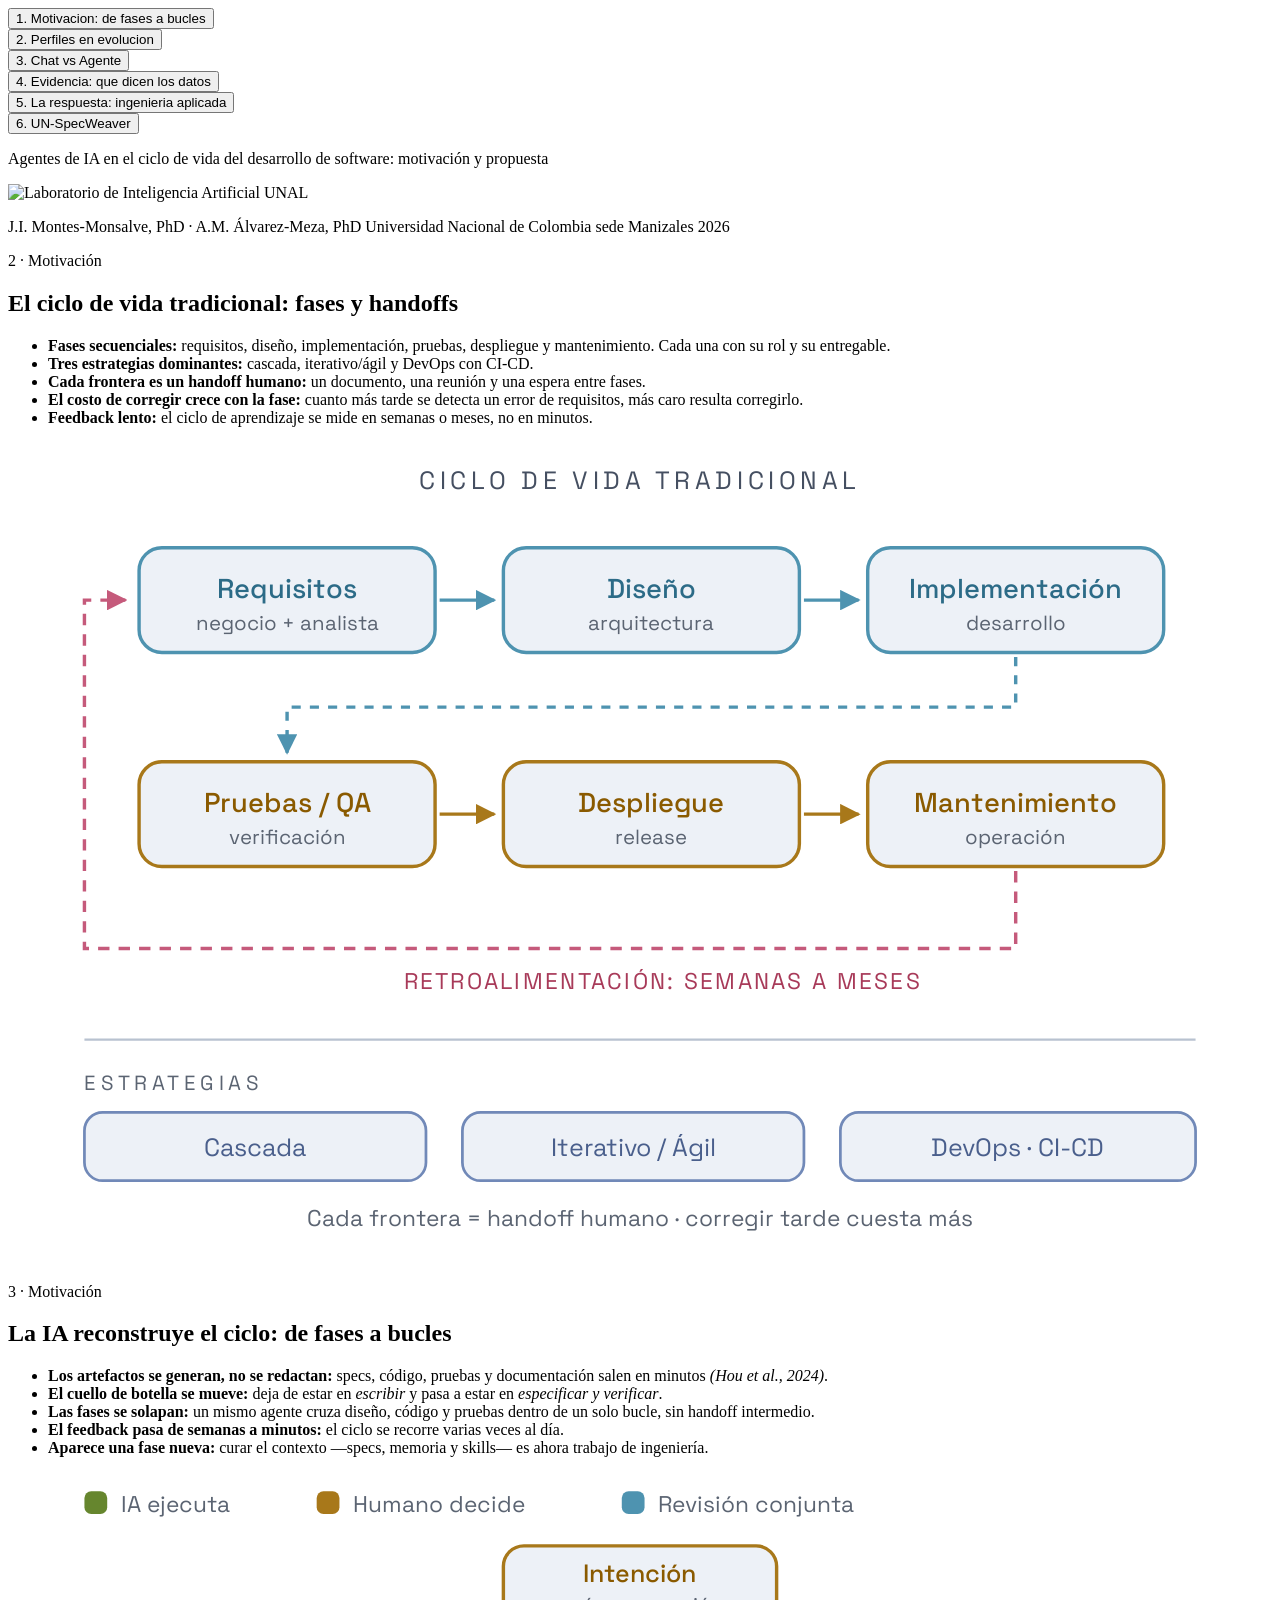
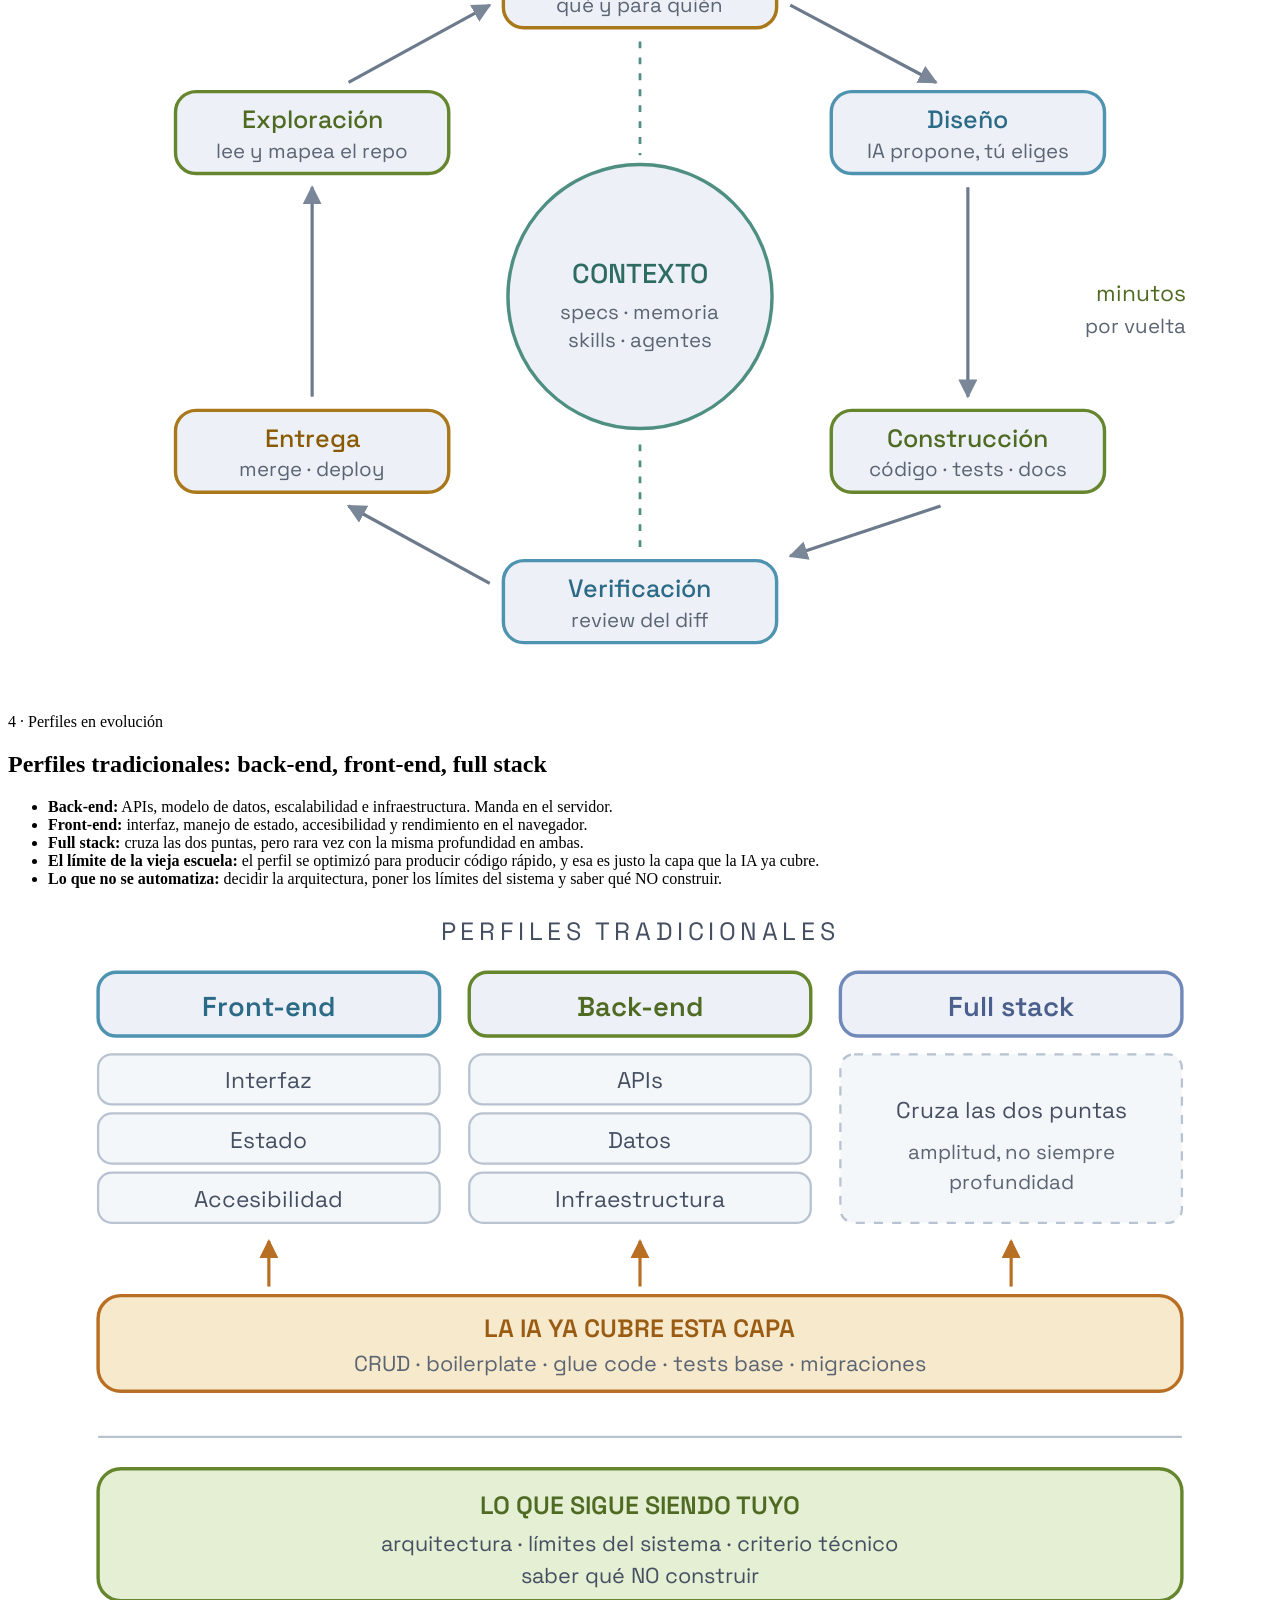
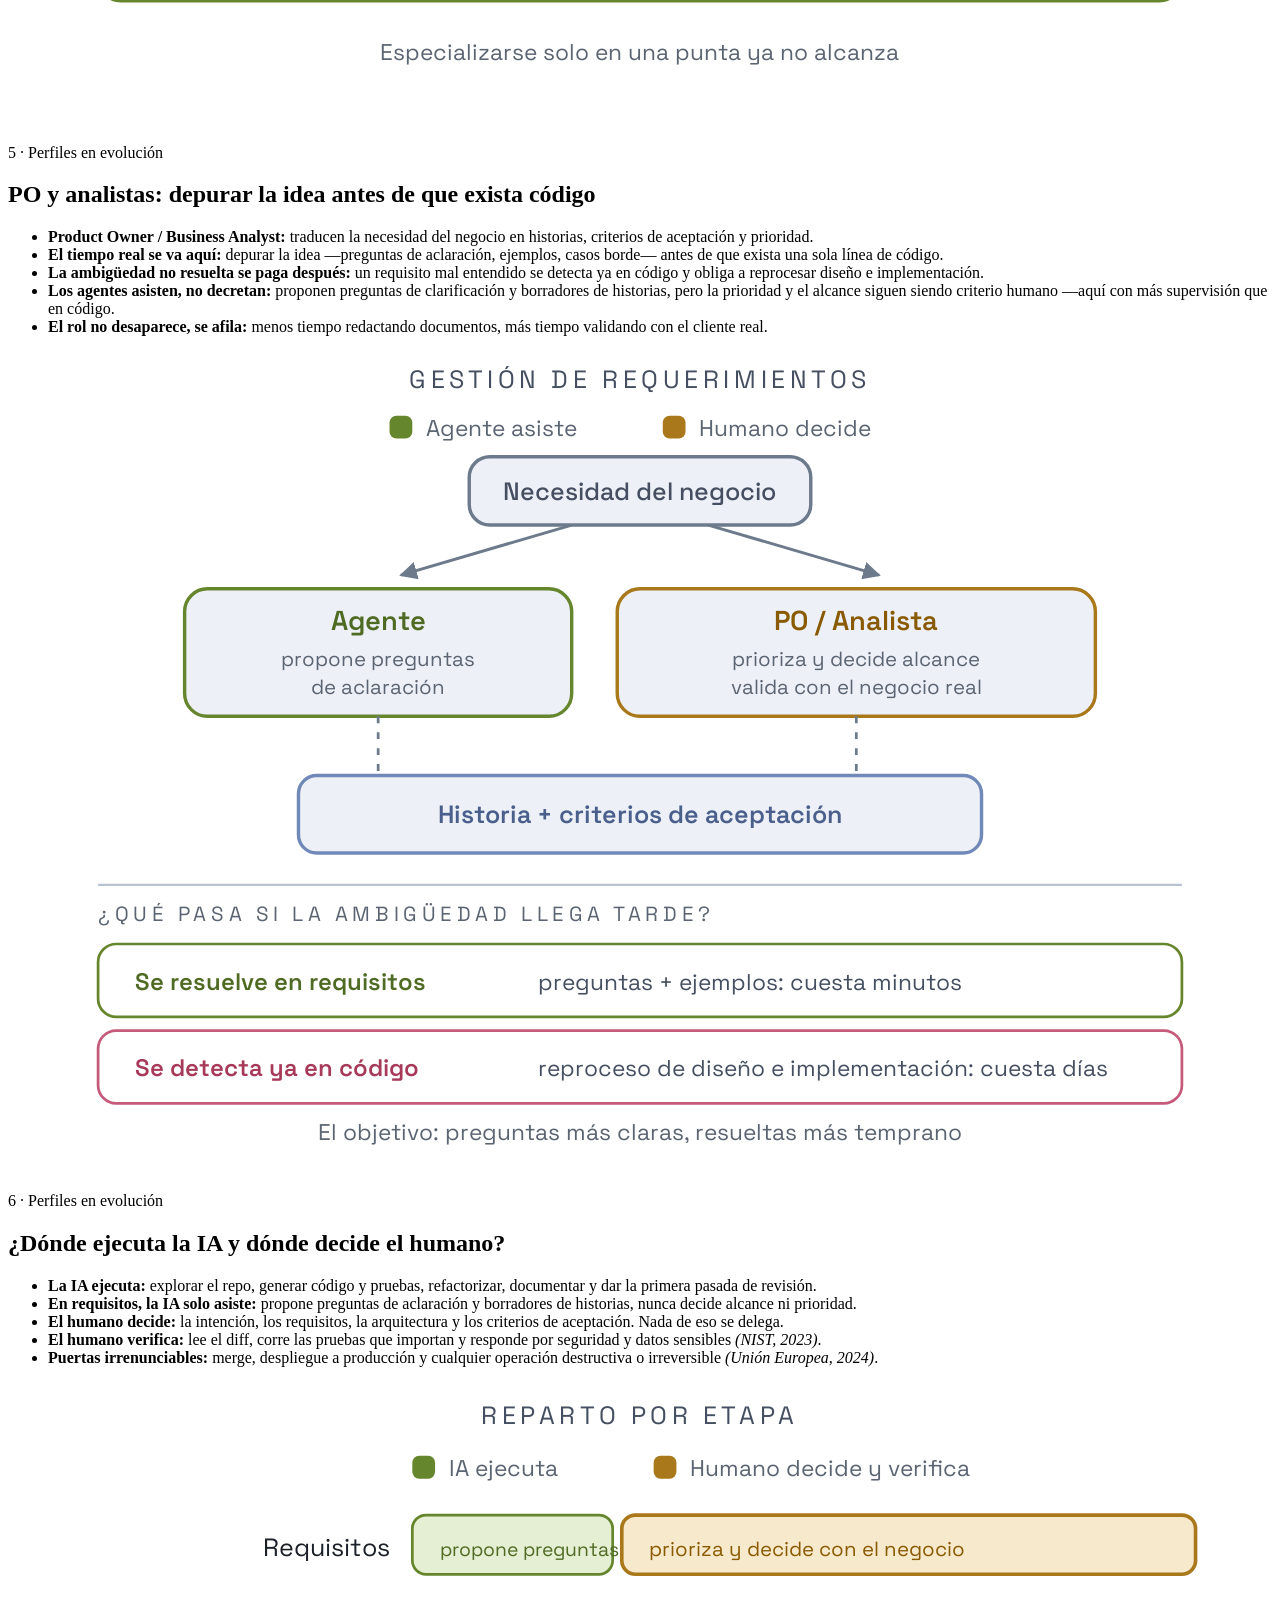
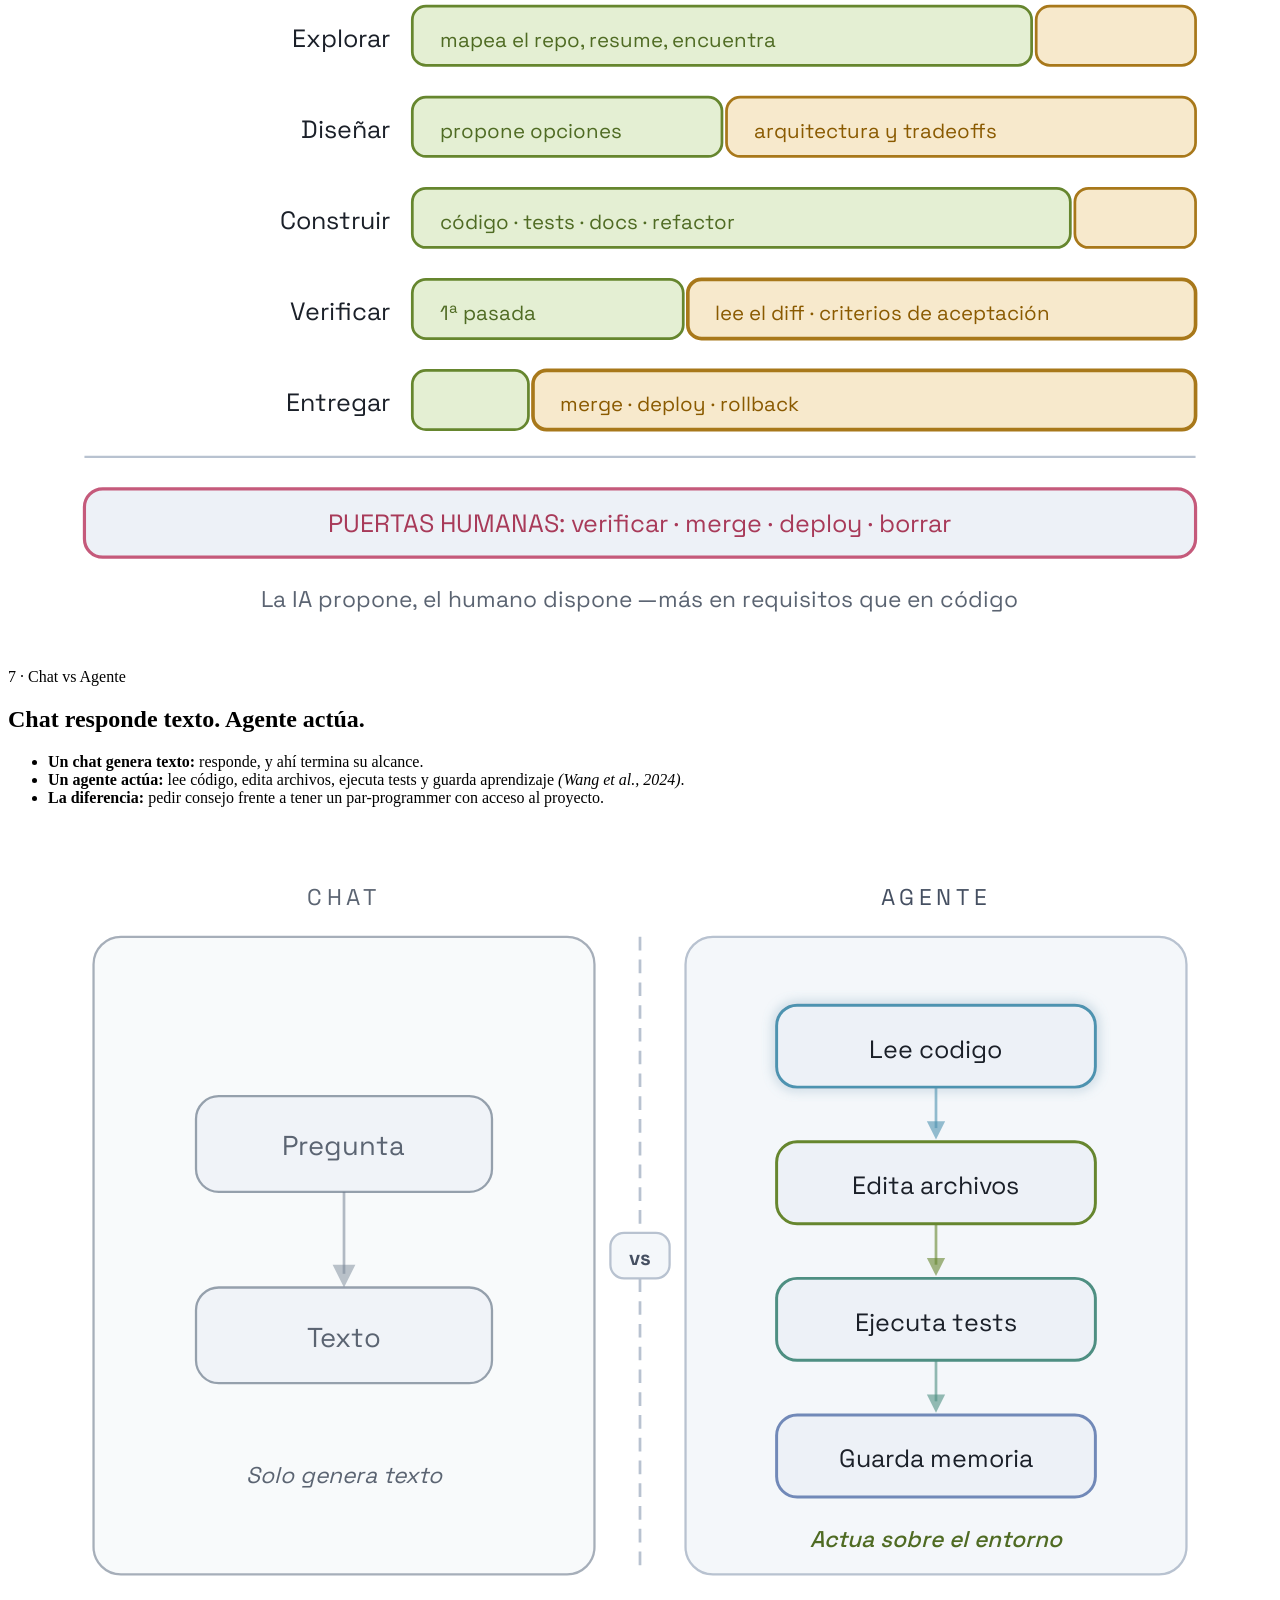
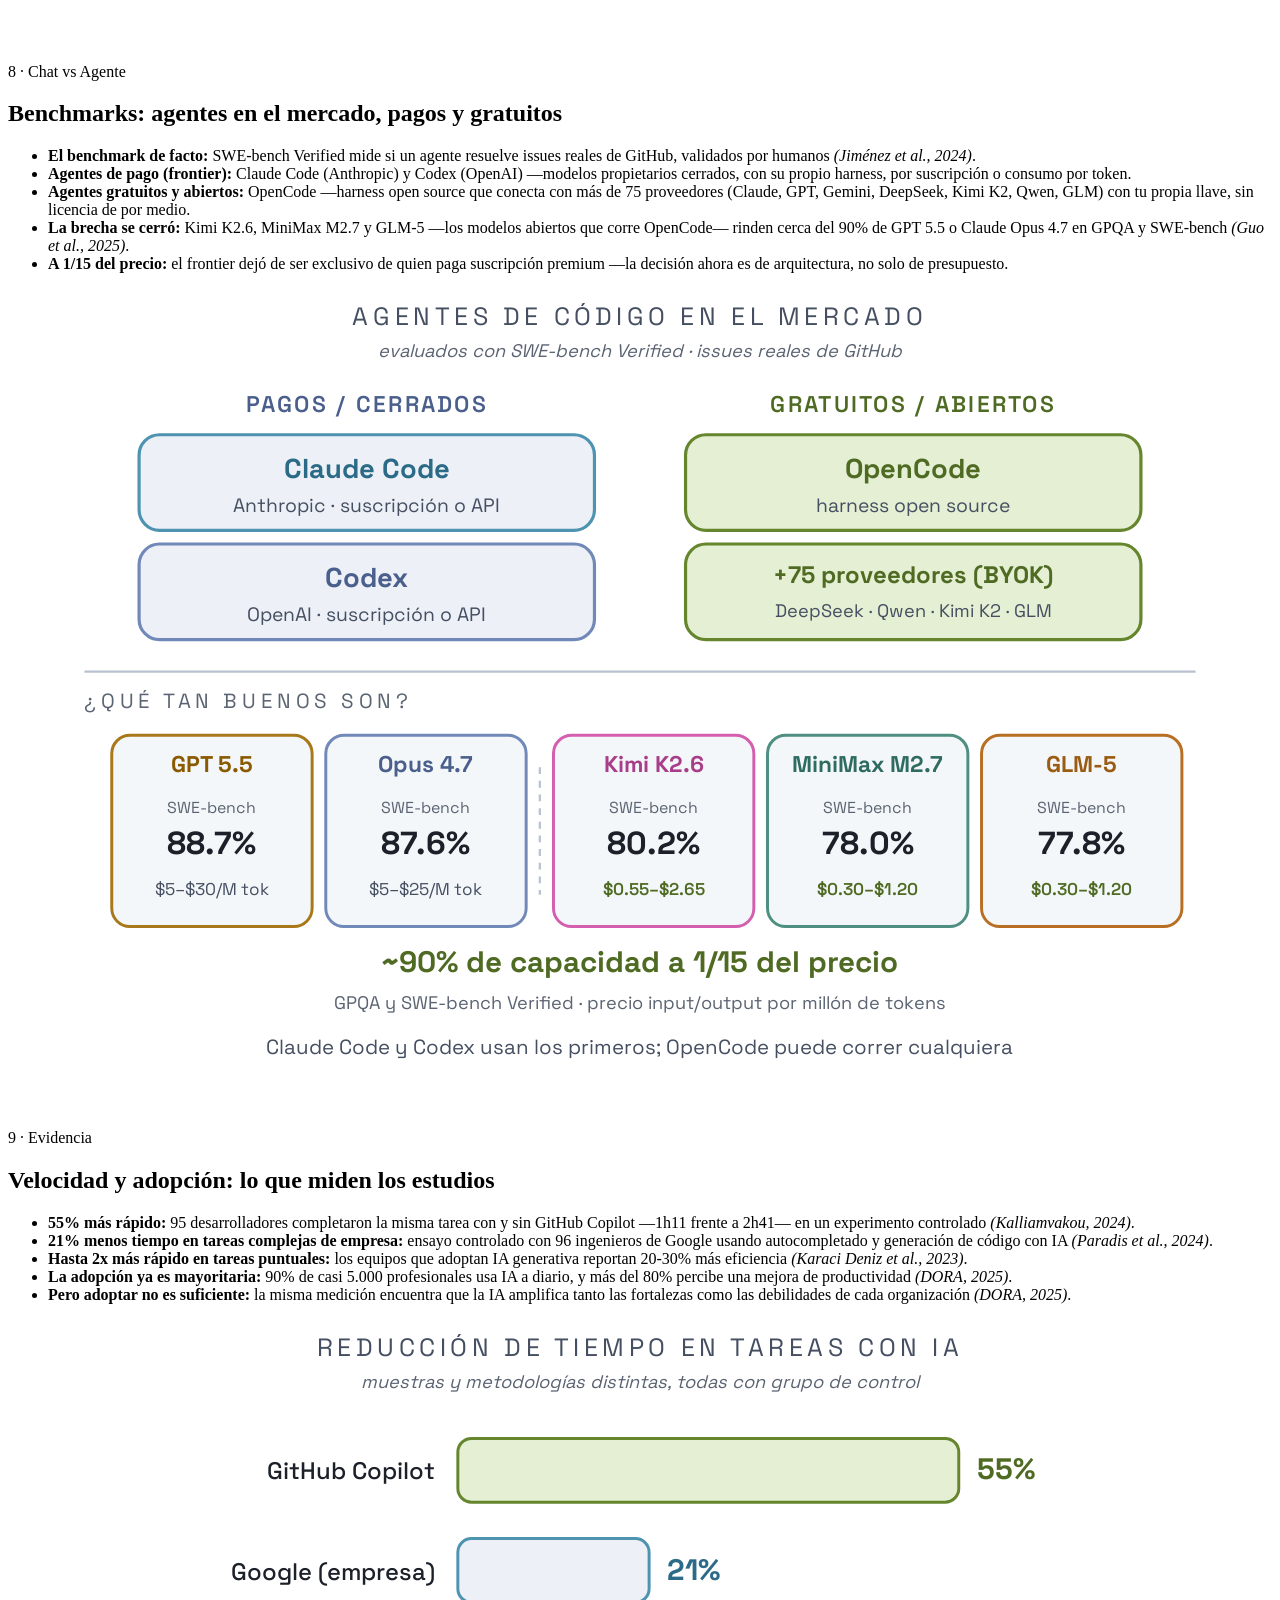
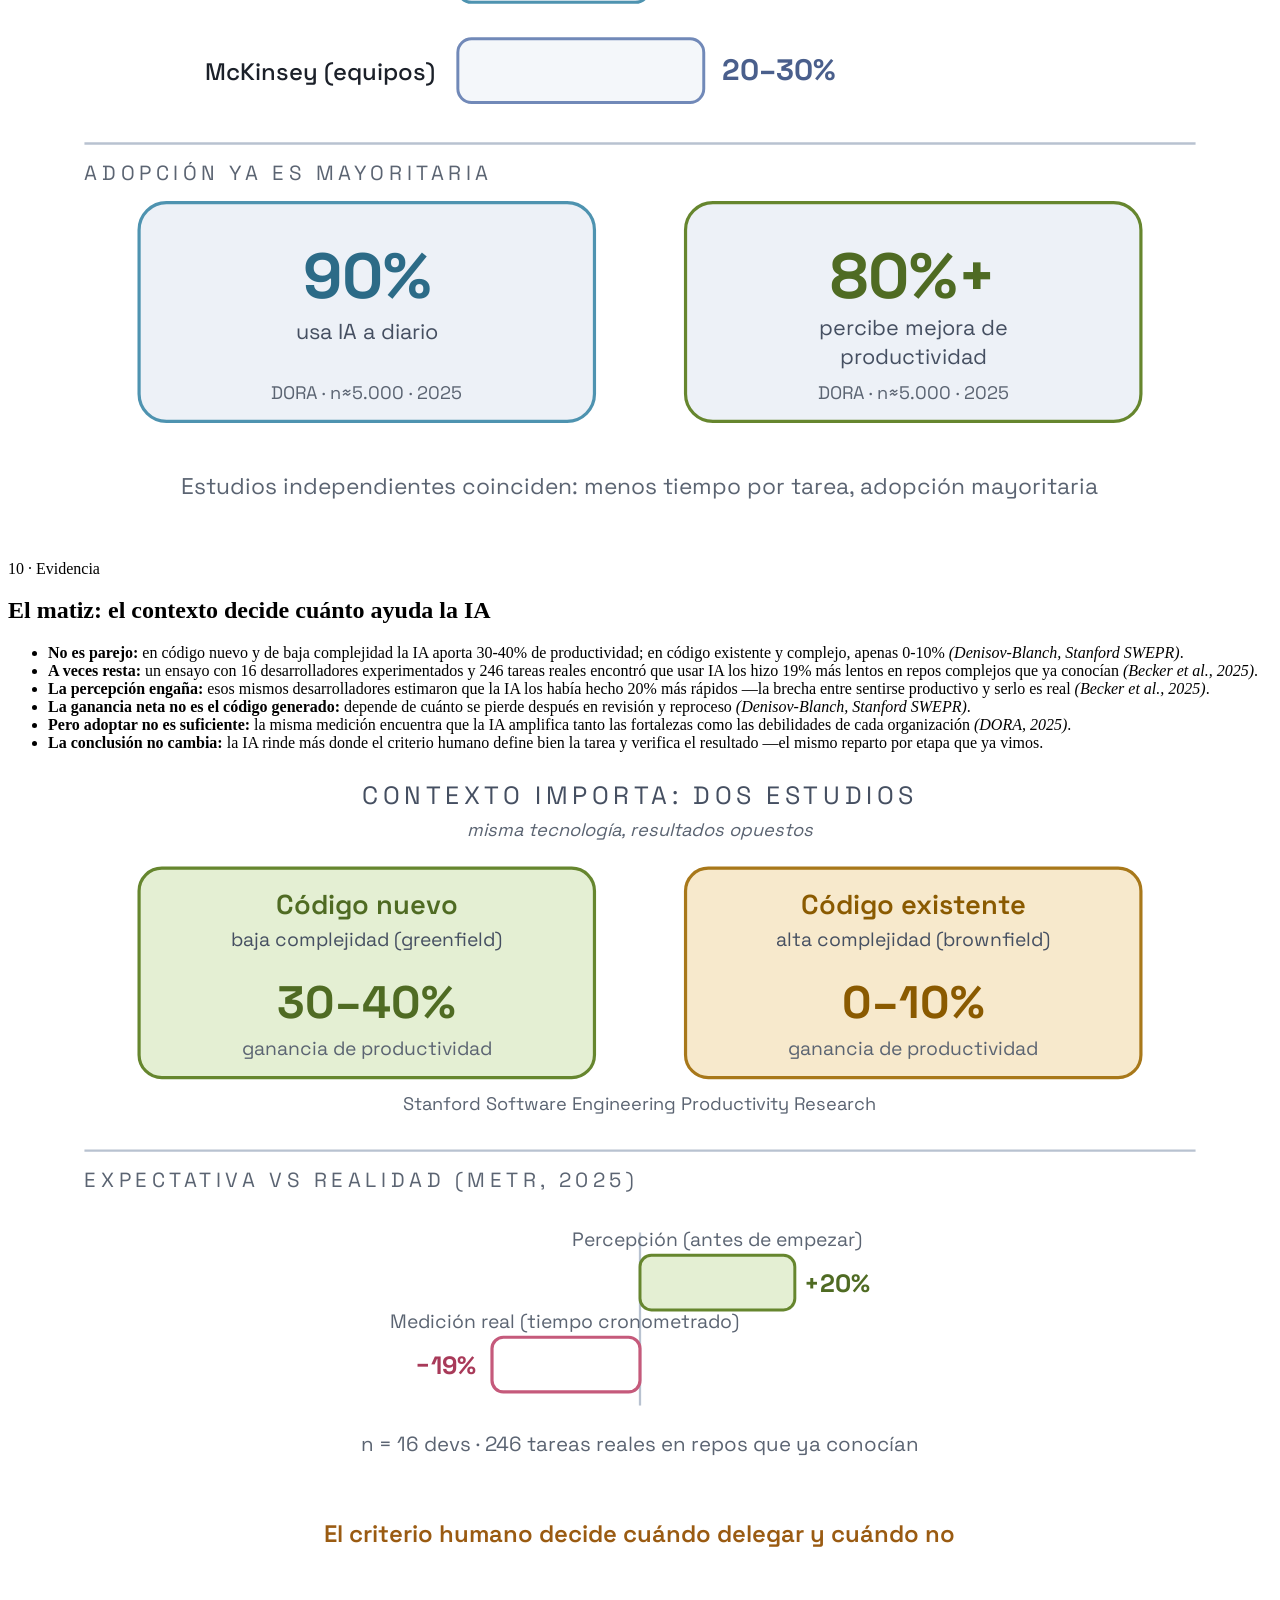
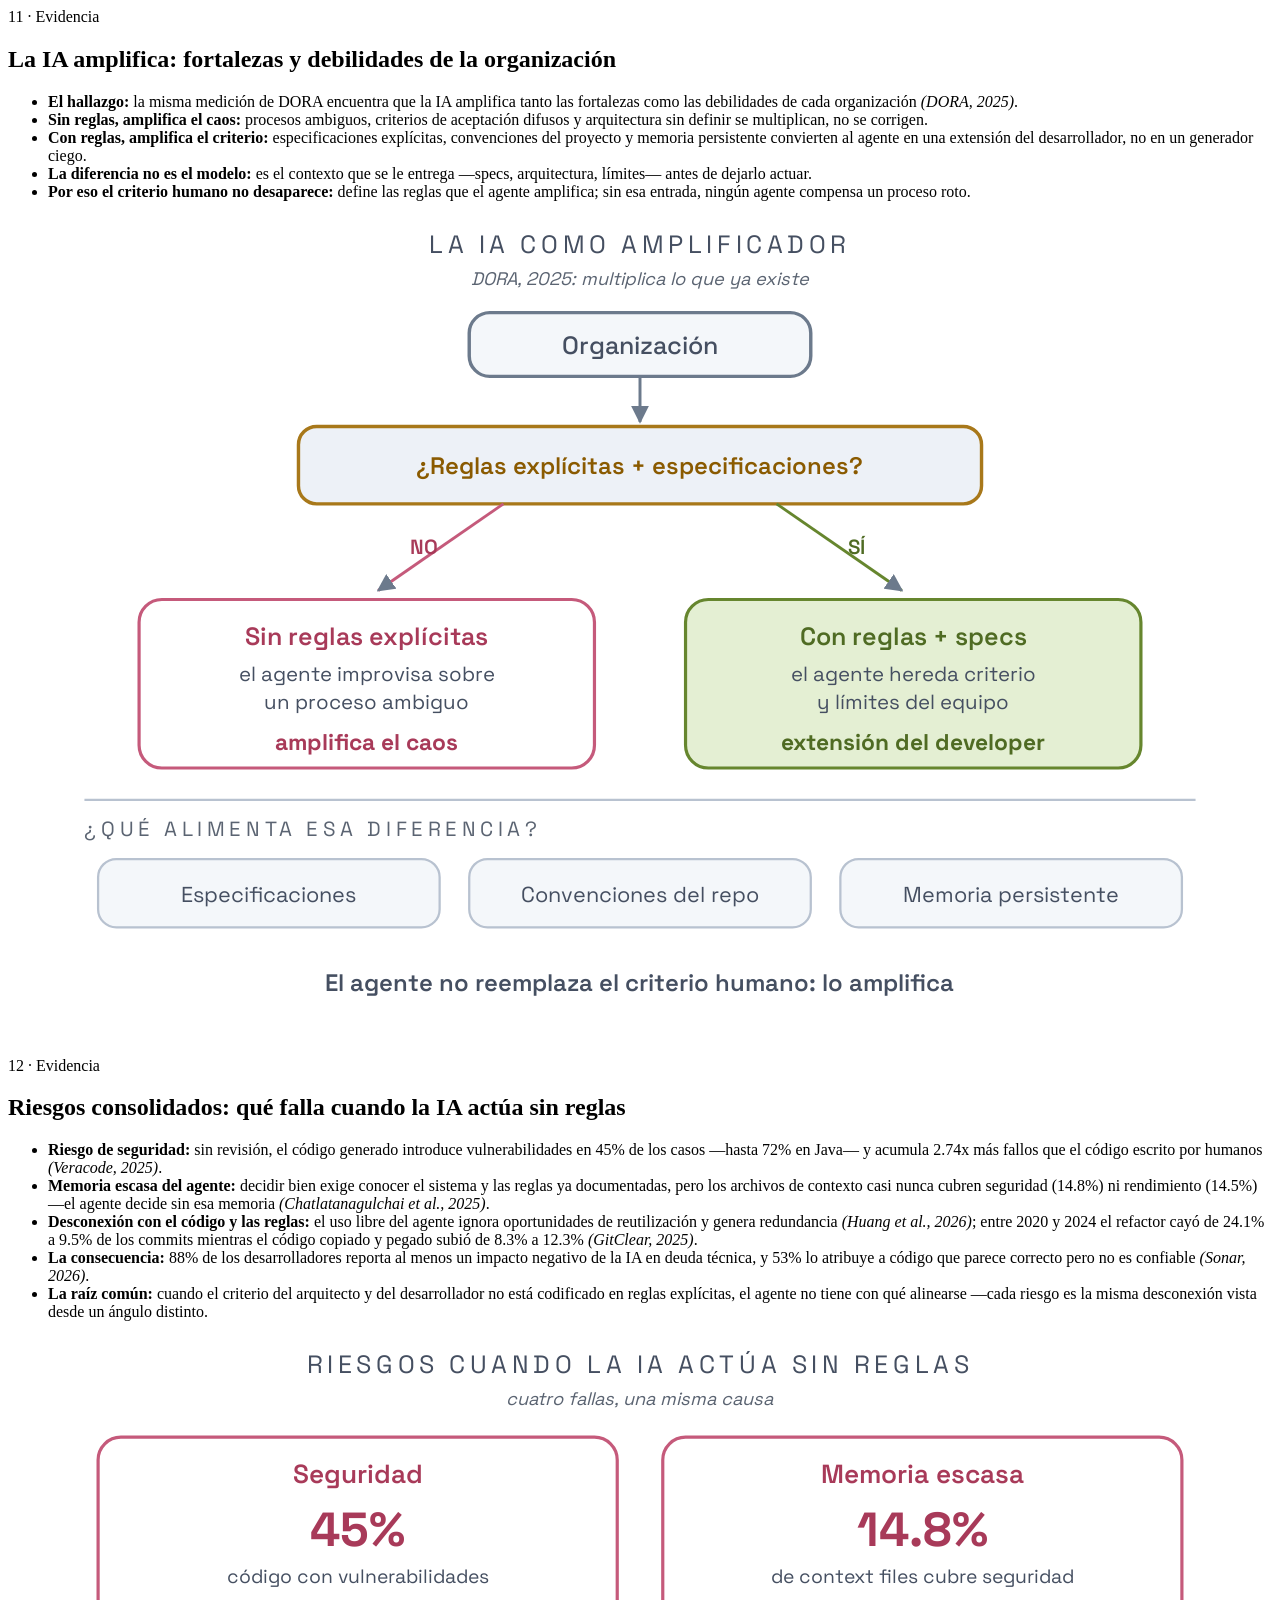
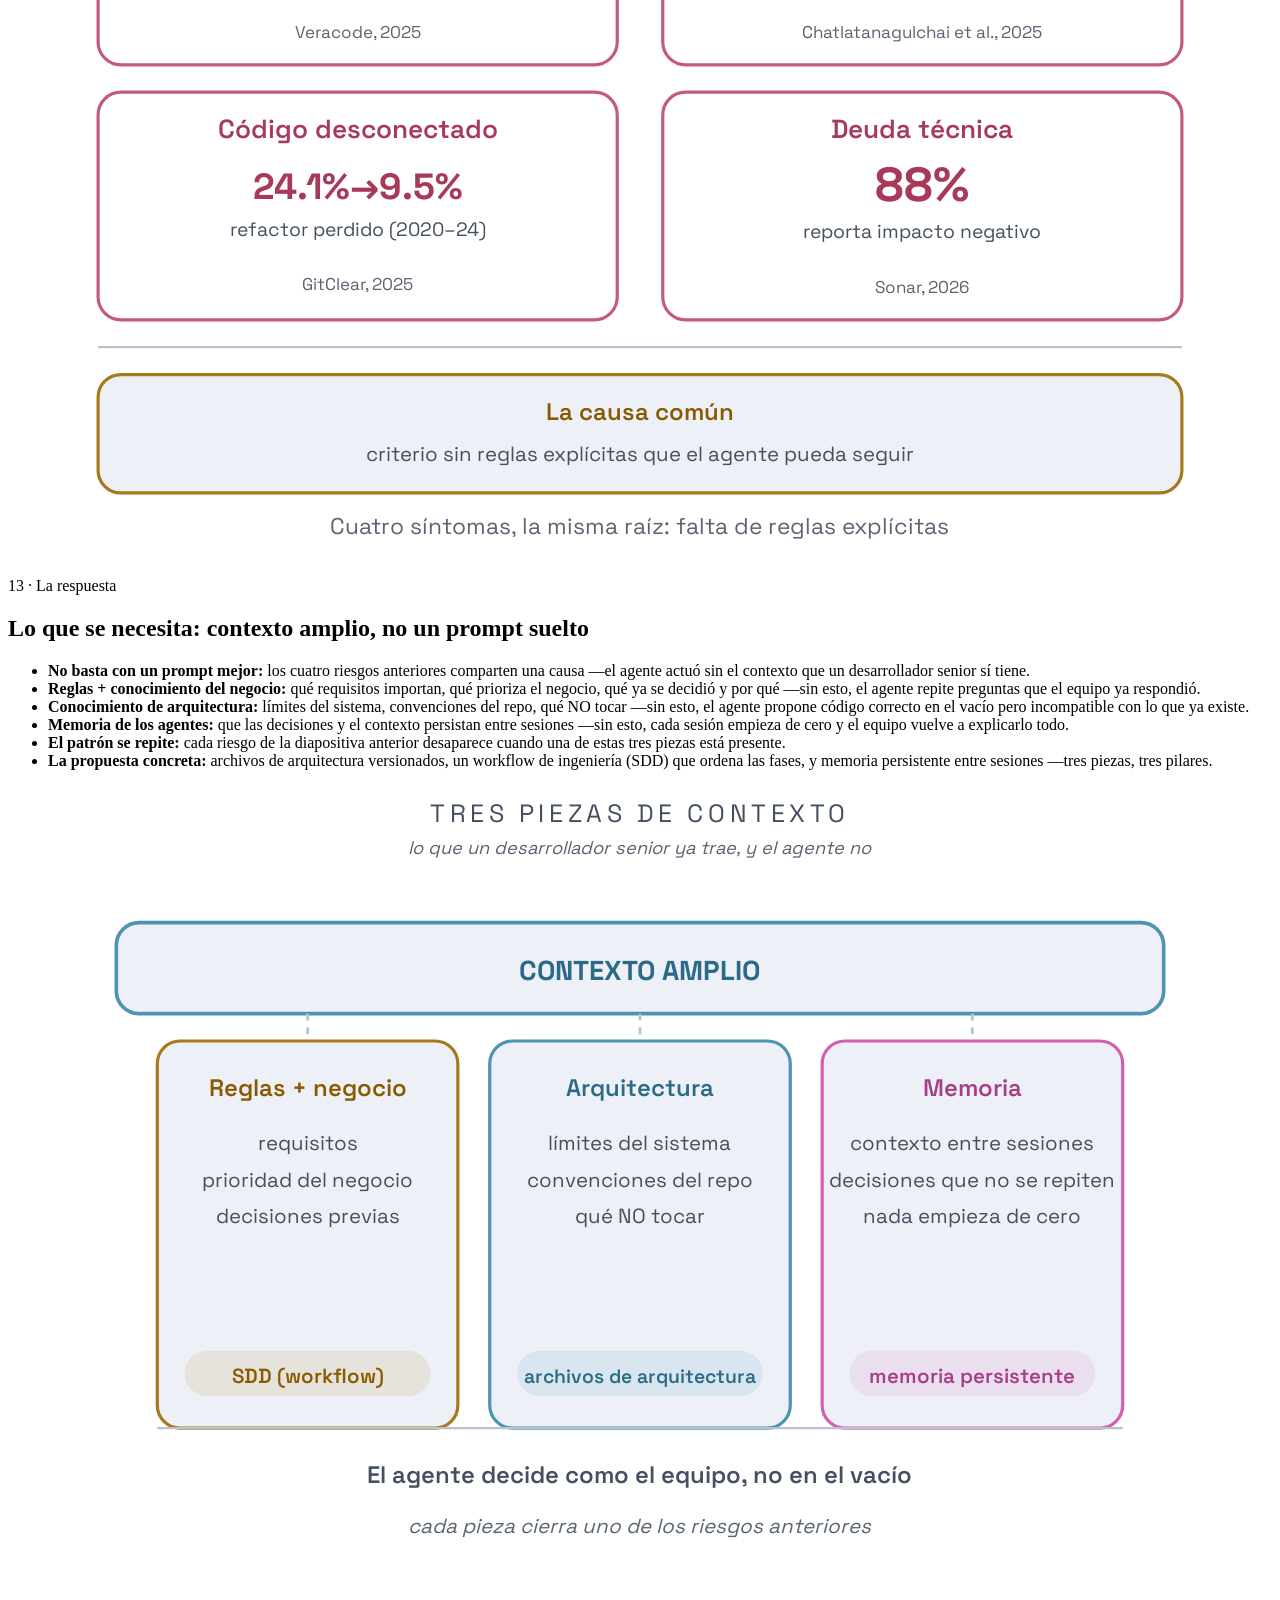
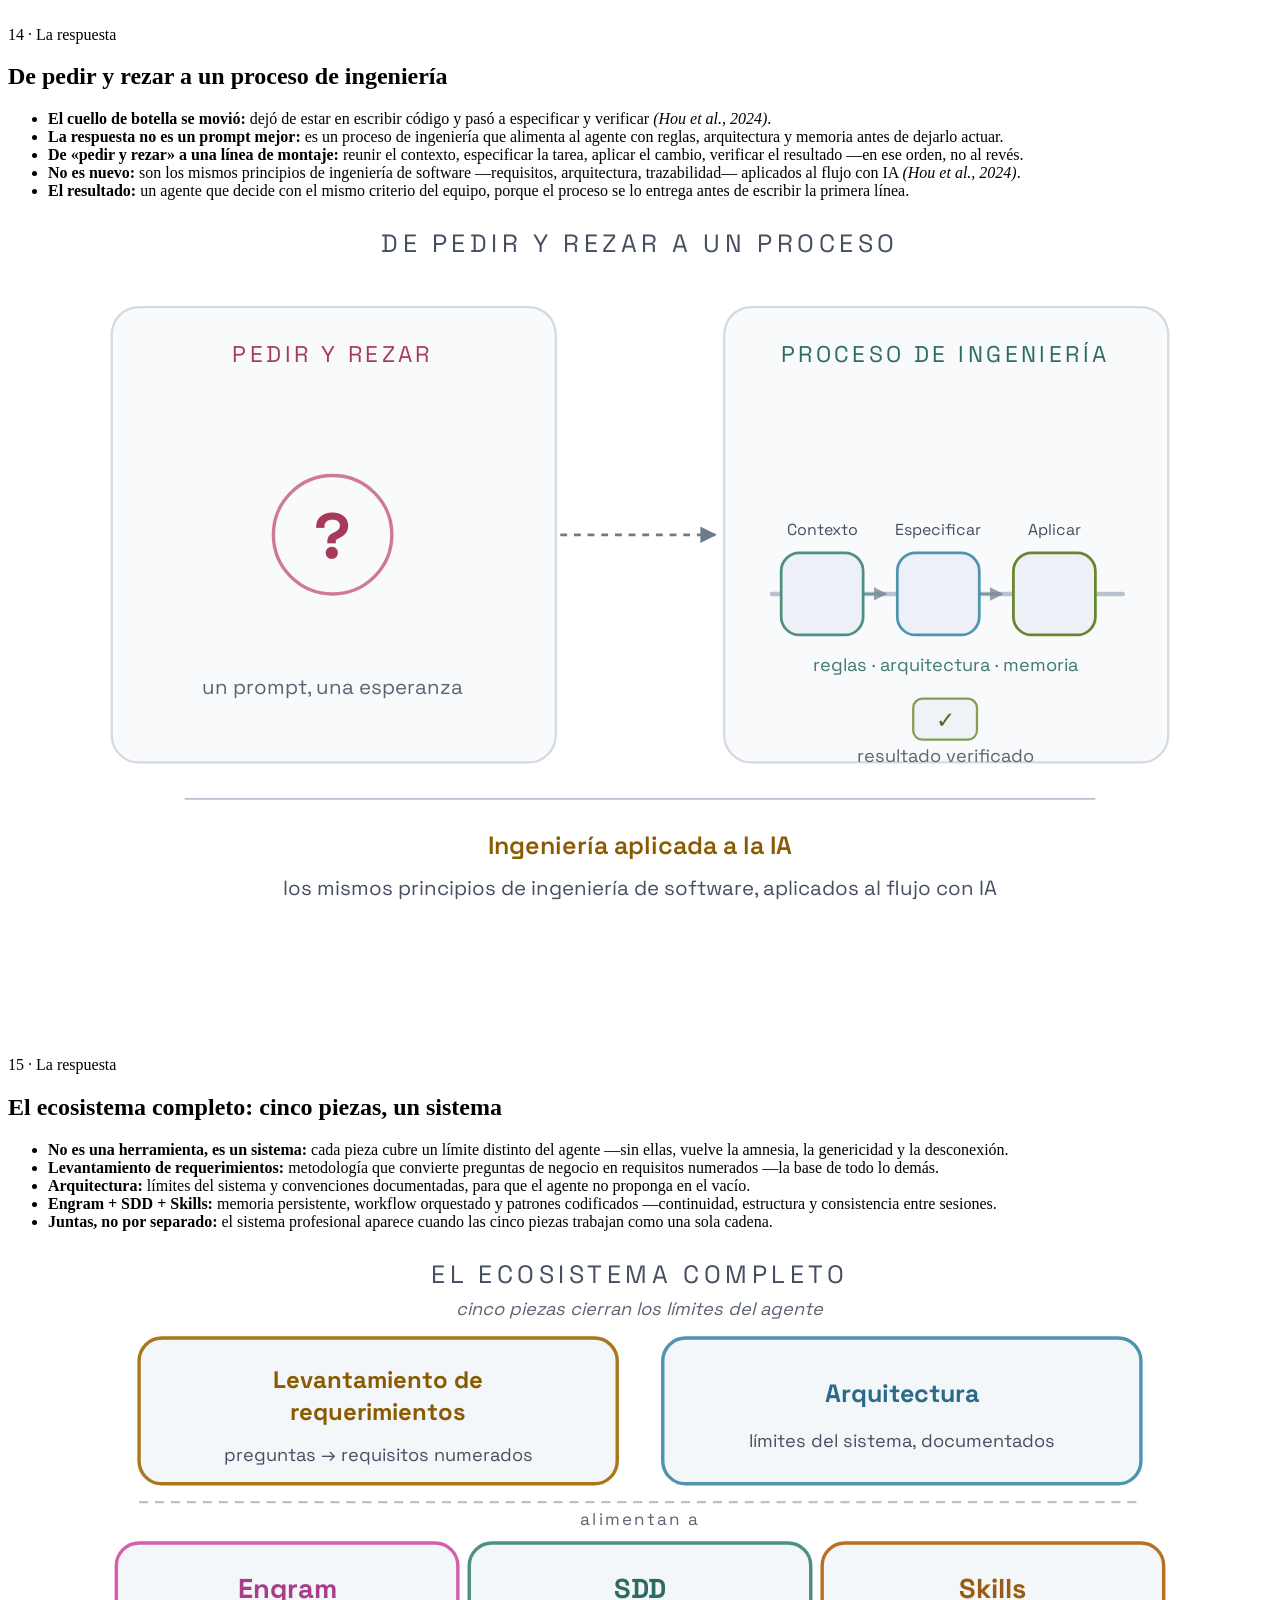
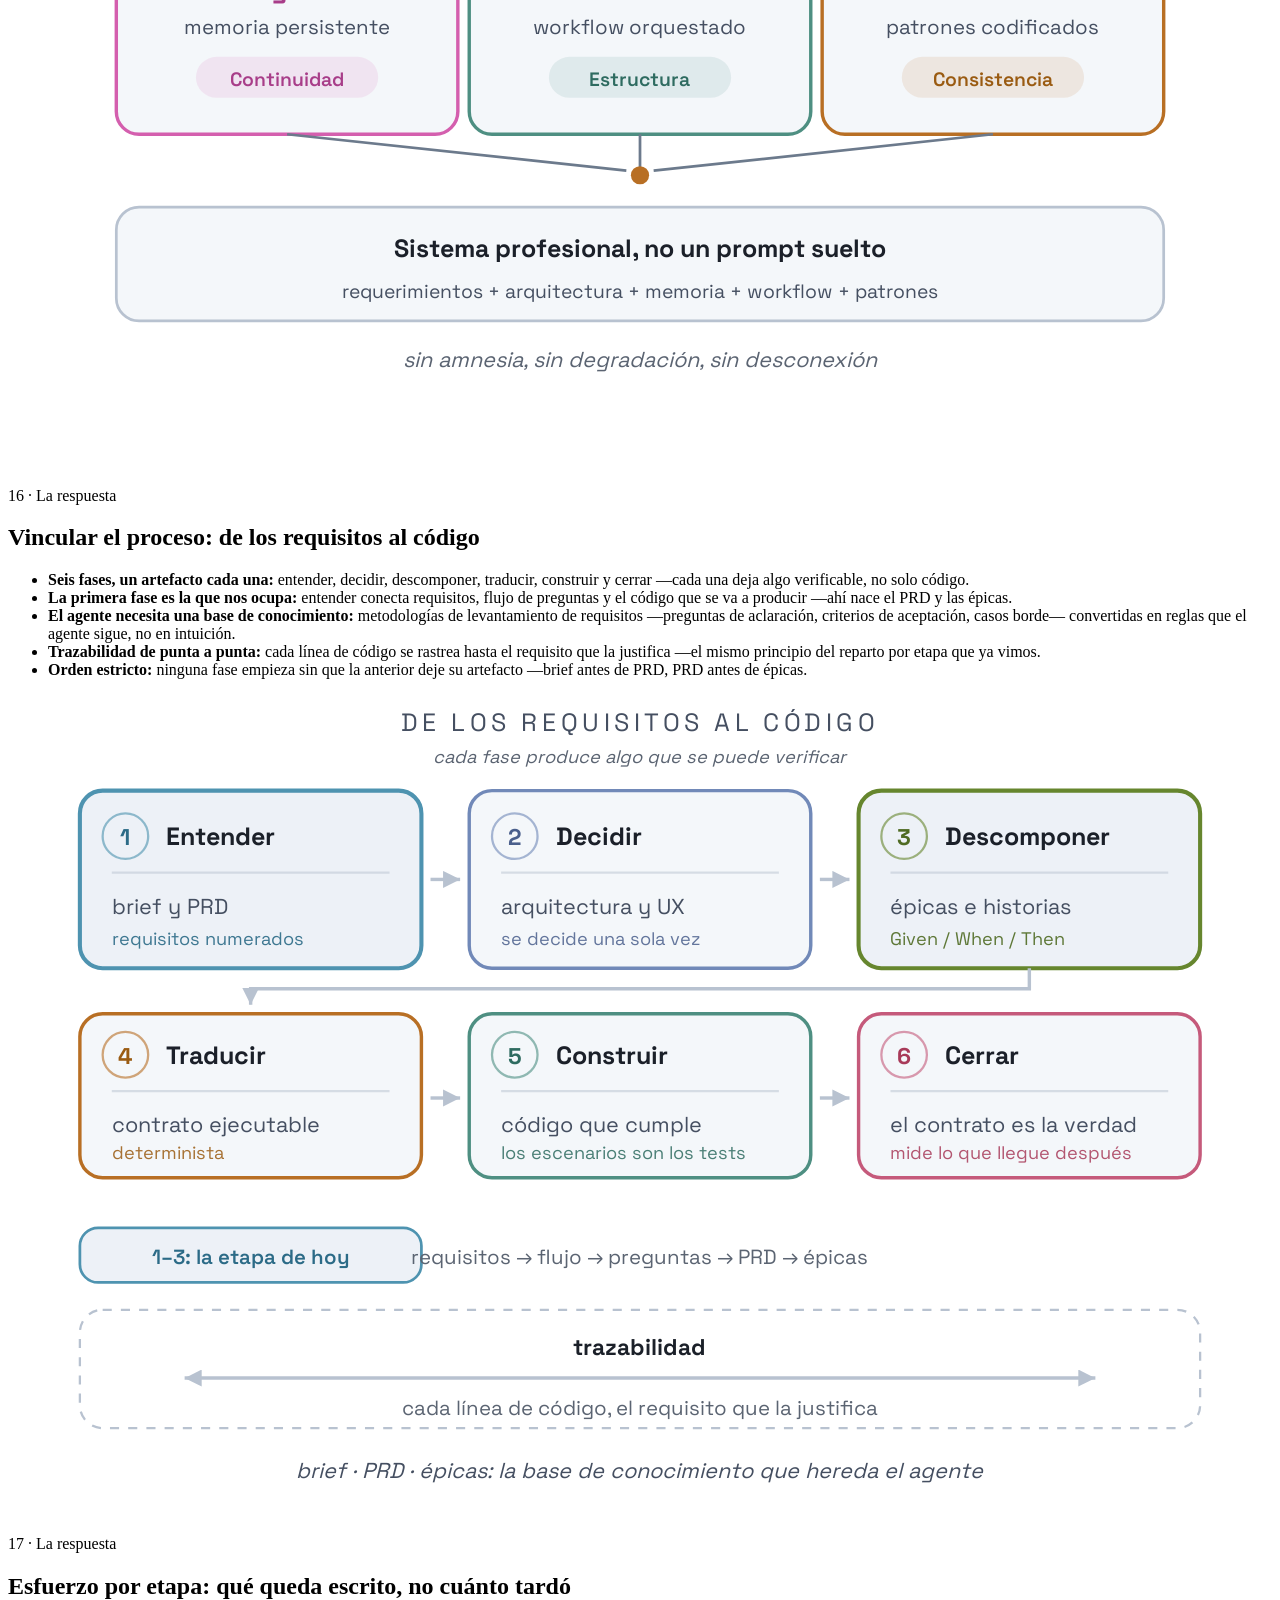
==== index.html @ 0f78b08f "refactor(deck): publica el deck de la propuesta como index.html GitHub Pages sirve index.html en la " ====
<!doctype html>
<html lang="es">
  <head>
    <meta charset="UTF-8" />
    <meta
      name="viewport"
      content="width=device-width, initial-scale=1.0, viewport-fit=cover"
    />
    <title>Propuesta: agentes en el ciclo de vida del desarrollo</title>
    <link rel="preconnect" href="https://fonts.googleapis.com" />
    <link rel="preconnect" href="https://fonts.gstatic.com" crossorigin />
    <link
      href="https://fonts.googleapis.com/css2?family=Space+Grotesk:wght@400;500;700&family=Source+Serif+4:wght@500;700&display=swap"
      rel="stylesheet"
    />
    <link rel="stylesheet" href="assets/css/styles.css" />
  </head>
  <body>
    <div class="ambient"></div>
    <div class="deck-app">
      <nav class="rail" aria-label="Modulos">
        <div class="rail-module" data-module="0">
          <button class="rail-title" data-first="1">1. Motivacion: de fases a bucles</button>
          <div class="rail-dots" id="dots-0"></div>
        </div>
        <div class="rail-module" data-module="1">
          <button class="rail-title" data-first="3">2. Perfiles en evolucion</button>
          <div class="rail-dots" id="dots-1"></div>
        </div>
        <div class="rail-module" data-module="2">
          <button class="rail-title" data-first="6">3. Chat vs Agente</button>
          <div class="rail-dots" id="dots-2"></div>
        </div>
        <div class="rail-module" data-module="3">
          <button class="rail-title" data-first="8">4. Evidencia: que dicen los datos</button>
          <div class="rail-dots" id="dots-3"></div>
        </div>
        <div class="rail-module" data-module="4">
          <button class="rail-title" data-first="12">5. La respuesta: ingenieria aplicada</button>
          <div class="rail-dots" id="dots-4"></div>
        </div>
        <div class="rail-module" data-module="5">
          <button class="rail-title" data-first="21">6. UN-SpecWeaver</button>
          <div class="rail-dots" id="dots-5"></div>
        </div>
      </nav>

      <div class="stage-layout">
        <main class="viewport" id="viewport">
          <article
            class="slide is-cover is-active"
            data-index="0"
            data-module="cover"
            data-tone="cyan"
          >
            <div class="cover-content">
              <p class="cover-project">
                Agentes de IA en el ciclo de vida del desarrollo de software:
                motivación y propuesta
              </p>
              <img
                class="cover-logo"
                src="assets/images/logo_labIA.png"
                alt="Laboratorio de Inteligencia Artificial UNAL"
              />
              <p class="cover-meta">
                <span class="cover-author"
                  >J.I. Montes-Monsalve, PhD &middot; A.M. &Aacute;lvarez-Meza, PhD</span
                >
                <span>Universidad Nacional de Colombia sede Manizales</span>
                <span class="cover-year">2026</span>
              </p>
            </div>
          </article>

          <!-- M0: 1. Motivacion: de fases a bucles -->

          <article
            class="slide"
            data-index="1"
            data-module="0"
            data-tone="blue"
          >
            <div class="slide-content">
              <p class="slide-kicker">2 &middot; Motivaci&oacute;n</p>
              <h2>El ciclo de vida tradicional: fases y handoffs</h2>
              <ul class="slide-list">
                <li>
                  <strong>Fases secuenciales:</strong> requisitos, diseño,
                  implementación, pruebas, despliegue y mantenimiento. Cada una
                  con su rol y su entregable.
                </li>
                <li>
                  <strong>Tres estrategias dominantes:</strong> cascada, iterativo/ágil y DevOps con CI-CD.
                </li>
                <li>
                  <strong>Cada frontera es un handoff humano:</strong> un
                  documento, una reunión y una espera entre fases.
                </li>
                <li>
                  <strong>El costo de corregir crece con la fase:</strong> cuanto más tarde se
                  detecta un error de requisitos, más caro resulta
                  corregirlo.
                </li>
                <li>
                  <strong>Feedback lento:</strong> el ciclo de aprendizaje se
                  mide en semanas o meses, no en minutos.
                </li>
              </ul>
            </div>
            <figure class="slide-figure">
              <svg
                viewBox="0 0 520 360"
                fill="none"
                xmlns="http://www.w3.org/2000/svg"
                role="img"
                aria-label="Diagrama del ciclo de vida tradicional del software: seis fases secuenciales con retroalimentacion de semanas a meses"
              >
                <defs>
                  <marker
                    id="ar-blue"
                    viewBox="0 0 10 10"
                    refX="9"
                    refY="5"
                    markerWidth="6"
                    markerHeight="6"
                    orient="auto-start-reverse"
                  >
                    <path d="M0 0 L10 5 L0 10 z" fill="#4E93B0" />
                  </marker>
                  <marker
                    id="ar-yellow"
                    viewBox="0 0 10 10"
                    refX="9"
                    refY="5"
                    markerWidth="6"
                    markerHeight="6"
                    orient="auto-start-reverse"
                  >
                    <path d="M0 0 L10 5 L0 10 z" fill="#A8781A" />
                  </marker>
                  <marker
                    id="ar-red"
                    viewBox="0 0 10 10"
                    refX="9"
                    refY="5"
                    markerWidth="6"
                    markerHeight="6"
                    orient="auto-start-reverse"
                  >
                    <path d="M0 0 L10 5 L0 10 z" fill="#C55A7B" />
                  </marker>
                </defs>

                <text
                  x="260"
                  y="20"
                  text-anchor="middle"
                  fill="#454F61"
                  font-family="Space Grotesk,sans-serif"
                  font-size="11"
                  letter-spacing="2"
                >
                  CICLO DE VIDA TRADICIONAL
                </text>

                <!-- Fila 1 -->
                <rect x="40" y="46" width="130" height="46" rx="10" fill="#EDF1F7" stroke="#4E93B0" stroke-width="1.5" />
                <text x="105" y="68" text-anchor="middle" fill="#2C6B87" font-family="Space Grotesk,sans-serif" font-size="12" font-weight="500">Requisitos</text>
                <text x="105" y="82" text-anchor="middle" fill="#5B6472" font-family="Space Grotesk,sans-serif" font-size="9">negocio + analista</text>

                <rect x="200" y="46" width="130" height="46" rx="10" fill="#EDF1F7" stroke="#4E93B0" stroke-width="1.5" />
                <text x="265" y="68" text-anchor="middle" fill="#2C6B87" font-family="Space Grotesk,sans-serif" font-size="12" font-weight="500">Diseño</text>
                <text x="265" y="82" text-anchor="middle" fill="#5B6472" font-family="Space Grotesk,sans-serif" font-size="9">arquitectura</text>

                <rect x="360" y="46" width="130" height="46" rx="10" fill="#EDF1F7" stroke="#4E93B0" stroke-width="1.5" />
                <text x="425" y="68" text-anchor="middle" fill="#2C6B87" font-family="Space Grotesk,sans-serif" font-size="12" font-weight="500">Implementación</text>
                <text x="425" y="82" text-anchor="middle" fill="#5B6472" font-family="Space Grotesk,sans-serif" font-size="9">desarrollo</text>

                <path d="M172 69 H196" stroke="#4E93B0" stroke-width="1.5" marker-end="url(#ar-blue)" />
                <path d="M332 69 H356" stroke="#4E93B0" stroke-width="1.5" marker-end="url(#ar-blue)" />

                <!-- Conector fila 1 -> fila 2 -->
                <path d="M425 94 V116 H105 V136" stroke="#4E93B0" stroke-width="1.5" stroke-dasharray="4 4" marker-end="url(#ar-blue)" />

                <!-- Fila 2 -->
                <rect x="40" y="140" width="130" height="46" rx="10" fill="#EDF1F7" stroke="#A8781A" stroke-width="1.5" />
                <text x="105" y="162" text-anchor="middle" fill="#8A5A00" font-family="Space Grotesk,sans-serif" font-size="12" font-weight="500">Pruebas / QA</text>
                <text x="105" y="176" text-anchor="middle" fill="#5B6472" font-family="Space Grotesk,sans-serif" font-size="9">verificación</text>

                <rect x="200" y="140" width="130" height="46" rx="10" fill="#EDF1F7" stroke="#A8781A" stroke-width="1.5" />
                <text x="265" y="162" text-anchor="middle" fill="#8A5A00" font-family="Space Grotesk,sans-serif" font-size="12" font-weight="500">Despliegue</text>
                <text x="265" y="176" text-anchor="middle" fill="#5B6472" font-family="Space Grotesk,sans-serif" font-size="9">release</text>

                <rect x="360" y="140" width="130" height="46" rx="10" fill="#EDF1F7" stroke="#A8781A" stroke-width="1.5" />
                <text x="425" y="162" text-anchor="middle" fill="#8A5A00" font-family="Space Grotesk,sans-serif" font-size="12" font-weight="500">Mantenimiento</text>
                <text x="425" y="176" text-anchor="middle" fill="#5B6472" font-family="Space Grotesk,sans-serif" font-size="9">operación</text>

                <path d="M172 163 H196" stroke="#A8781A" stroke-width="1.5" marker-end="url(#ar-yellow)" />
                <path d="M332 163 H356" stroke="#A8781A" stroke-width="1.5" marker-end="url(#ar-yellow)" />

                <!-- Retroalimentacion -->
                <path d="M425 188 V222 H16 V69 H34" stroke="#C55A7B" stroke-width="1.5" stroke-dasharray="5 4" marker-end="url(#ar-red)" />
                <text x="270" y="240" text-anchor="middle" fill="#A83A59" font-family="Space Grotesk,sans-serif" font-size="10" letter-spacing="1">RETROALIMENTACIÓN: SEMANAS A MESES</text>

                <line x1="16" y1="262" x2="504" y2="262" stroke="#B8C2D0" stroke-width="1" />

                <!-- Estrategias -->
                <text x="16" y="284" fill="#5B6472" font-family="Space Grotesk,sans-serif" font-size="9" letter-spacing="2">ESTRATEGIAS</text>
                <rect x="16" y="294" width="150" height="30" rx="8" fill="#EDF1F7" stroke="#7189B8" stroke-width="1.2" />
                <text x="91" y="313" text-anchor="middle" fill="#4A5F8C" font-family="Space Grotesk,sans-serif" font-size="11">Cascada</text>
                <rect x="182" y="294" width="150" height="30" rx="8" fill="#EDF1F7" stroke="#7189B8" stroke-width="1.2" />
                <text x="257" y="313" text-anchor="middle" fill="#4A5F8C" font-family="Space Grotesk,sans-serif" font-size="11">Iterativo / Ágil</text>
                <rect x="348" y="294" width="156" height="30" rx="8" fill="#EDF1F7" stroke="#7189B8" stroke-width="1.2" />
                <text x="426" y="313" text-anchor="middle" fill="#4A5F8C" font-family="Space Grotesk,sans-serif" font-size="11">DevOps · CI-CD</text>

                <text x="260" y="344" text-anchor="middle" fill="#5B6472" font-family="Space Grotesk,sans-serif" font-size="10">Cada frontera = handoff humano · corregir tarde cuesta más</text>
              </svg>
            </figure>
          </article>

          <article
            class="slide"
            data-index="2"
            data-module="0"
            data-tone="green"
          >
            <div class="slide-content">
              <p class="slide-kicker">3 &middot; Motivaci&oacute;n</p>
              <h2>La IA reconstruye el ciclo: de fases a bucles</h2>
              <ul class="slide-list">
                <li>
                  <strong>Los artefactos se generan, no se redactan:</strong>
                  specs, código, pruebas y documentación salen en minutos <cite>(Hou et al., 2024)</cite>.
                </li>
                <li>
                  <strong>El cuello de botella se mueve:</strong> deja de estar
                  en <em>escribir</em> y pasa a estar en
                  <em>especificar y verificar</em>.
                </li>
                <li>
                  <strong>Las fases se solapan:</strong> un mismo agente cruza
                  diseño, código y pruebas dentro de un solo bucle, sin handoff
                  intermedio.
                </li>
                <li>
                  <strong>El feedback pasa de semanas a minutos:</strong> el
                  ciclo se recorre varias veces al día.
                </li>
                <li>
                  <strong>Aparece una fase nueva:</strong> curar el contexto
                  —specs, memoria y skills— es ahora trabajo de ingeniería.
                </li>
              </ul>
            </div>
            <figure class="slide-figure">
              <svg
                viewBox="0 0 520 360"
                fill="none"
                xmlns="http://www.w3.org/2000/svg"
                role="img"
                aria-label="Diagrama del ciclo de vida reconstruido con IA: bucle de seis etapas alrededor del contexto, con etapas ejecutadas por IA, decididas por el humano y revisadas en conjunto"
              >
                <defs>
                  <marker
                    id="ar-loop"
                    viewBox="0 0 10 10"
                    refX="9"
                    refY="5"
                    markerWidth="6"
                    markerHeight="6"
                    orient="auto-start-reverse"
                  >
                    <path d="M0 0 L10 5 L0 10 z" fill="#7A8798" />
                  </marker>
                </defs>

                <!-- Leyenda -->
                <rect x="16" y="8" width="10" height="10" rx="3" fill="#66862E" />
                <text x="32" y="17" fill="#5B6472" font-family="Space Grotesk,sans-serif" font-size="10">IA ejecuta</text>
                <rect x="118" y="8" width="10" height="10" rx="3" fill="#A8781A" />
                <text x="134" y="17" fill="#5B6472" font-family="Space Grotesk,sans-serif" font-size="10">Humano decide</text>
                <rect x="252" y="8" width="10" height="10" rx="3" fill="#4E93B0" />
                <text x="268" y="17" fill="#5B6472" font-family="Space Grotesk,sans-serif" font-size="10">Revisión conjunta</text>

                <!-- Nucleo -->
                <circle cx="260" cy="186" r="58" fill="#EDF1F7" stroke="#4E8F82" stroke-width="1.5" />
                <text x="260" y="180" text-anchor="middle" fill="#2E6B60" font-family="Space Grotesk,sans-serif" font-size="12" font-weight="500">CONTEXTO</text>
                <text x="260" y="196" text-anchor="middle" fill="#5B6472" font-family="Space Grotesk,sans-serif" font-size="9">specs · memoria</text>
                <text x="260" y="208" text-anchor="middle" fill="#5B6472" font-family="Space Grotesk,sans-serif" font-size="9">skills · agentes</text>

                <!-- Nodo 1: Intencion (humano) -->
                <rect x="200" y="32" width="120" height="36" rx="9" fill="#EDF1F7" stroke="#A8781A" stroke-width="1.5" />
                <text x="260" y="48" text-anchor="middle" fill="#8A5A00" font-family="Space Grotesk,sans-serif" font-size="11" font-weight="500">Intención</text>
                <text x="260" y="61" text-anchor="middle" fill="#5B6472" font-family="Space Grotesk,sans-serif" font-size="9">qué y para quién</text>

                <!-- Nodo 2: Diseno (conjunto) -->
                <rect x="344" y="96" width="120" height="36" rx="9" fill="#EDF1F7" stroke="#4E93B0" stroke-width="1.5" />
                <text x="404" y="112" text-anchor="middle" fill="#2C6B87" font-family="Space Grotesk,sans-serif" font-size="11" font-weight="500">Diseño</text>
                <text x="404" y="125" text-anchor="middle" fill="#5B6472" font-family="Space Grotesk,sans-serif" font-size="9">IA propone, tú eliges</text>

                <!-- Nodo 3: Construccion (IA) -->
                <rect x="344" y="236" width="120" height="36" rx="9" fill="#EDF1F7" stroke="#66862E" stroke-width="1.5" />
                <text x="404" y="252" text-anchor="middle" fill="#4F6B23" font-family="Space Grotesk,sans-serif" font-size="11" font-weight="500">Construcción</text>
                <text x="404" y="265" text-anchor="middle" fill="#5B6472" font-family="Space Grotesk,sans-serif" font-size="9">código · tests · docs</text>

                <!-- Nodo 4: Verificacion (conjunto) -->
                <rect x="200" y="302" width="120" height="36" rx="9" fill="#EDF1F7" stroke="#4E93B0" stroke-width="1.5" />
                <text x="260" y="318" text-anchor="middle" fill="#2C6B87" font-family="Space Grotesk,sans-serif" font-size="11" font-weight="500">Verificación</text>
                <text x="260" y="331" text-anchor="middle" fill="#5B6472" font-family="Space Grotesk,sans-serif" font-size="9">review del diff</text>

                <!-- Nodo 5: Entrega (humano) -->
                <rect x="56" y="236" width="120" height="36" rx="9" fill="#EDF1F7" stroke="#A8781A" stroke-width="1.5" />
                <text x="116" y="252" text-anchor="middle" fill="#8A5A00" font-family="Space Grotesk,sans-serif" font-size="11" font-weight="500">Entrega</text>
                <text x="116" y="265" text-anchor="middle" fill="#5B6472" font-family="Space Grotesk,sans-serif" font-size="9">merge · deploy</text>

                <!-- Nodo 6: Exploracion (IA) -->
                <rect x="56" y="96" width="120" height="36" rx="9" fill="#EDF1F7" stroke="#66862E" stroke-width="1.5" />
                <text x="116" y="112" text-anchor="middle" fill="#4F6B23" font-family="Space Grotesk,sans-serif" font-size="11" font-weight="500">Exploración</text>
                <text x="116" y="125" text-anchor="middle" fill="#5B6472" font-family="Space Grotesk,sans-serif" font-size="9">lee y mapea el repo</text>

                <!-- Flechas del bucle -->
                <path d="M326 58 L390 92" stroke="#6C7A8C" stroke-width="1.4" marker-end="url(#ar-loop)" />
                <path d="M404 138 L404 230" stroke="#6C7A8C" stroke-width="1.4" marker-end="url(#ar-loop)" />
                <path d="M392 278 L326 300" stroke="#6C7A8C" stroke-width="1.4" marker-end="url(#ar-loop)" />
                <path d="M194 312 L132 278" stroke="#6C7A8C" stroke-width="1.4" marker-end="url(#ar-loop)" />
                <path d="M116 230 L116 138" stroke="#6C7A8C" stroke-width="1.4" marker-end="url(#ar-loop)" />
                <path d="M132 92 L194 58" stroke="#6C7A8C" stroke-width="1.4" marker-end="url(#ar-loop)" />

                <!-- Alimentacion del contexto -->
                <path d="M260 74 V124" stroke="#4E8F82" stroke-width="1.2" stroke-dasharray="3 4" />
                <path d="M260 296 V248" stroke="#4E8F82" stroke-width="1.2" stroke-dasharray="3 4" />

                <text x="500" y="188" text-anchor="end" fill="#4F6B23" font-family="Space Grotesk,sans-serif" font-size="10">minutos</text>
                <text x="500" y="202" text-anchor="end" fill="#5B6472" font-family="Space Grotesk,sans-serif" font-size="9">por vuelta</text>
              </svg>
            </figure>
          </article>

          <!-- M1: 2. Perfiles en evolucion -->

          <article
            class="slide"
            data-index="3"
            data-module="1"
            data-tone="purple"
          >
            <div class="slide-content">
              <p class="slide-kicker">4 &middot; Perfiles en evoluci&oacute;n</p>
              <h2>Perfiles tradicionales: back-end, front-end, full stack</h2>
              <ul class="slide-list">
                <li>
                  <strong>Back-end:</strong> APIs, modelo de datos, escalabilidad
                  e infraestructura. Manda en el servidor.
                </li>
                <li>
                  <strong>Front-end:</strong> interfaz, manejo de estado,
                  accesibilidad y rendimiento en el navegador.
                </li>
                <li>
                  <strong>Full stack:</strong> cruza las dos puntas, pero rara
                  vez con la misma profundidad en ambas.
                </li>
                <li>
                  <strong>El límite de la vieja escuela:</strong> el perfil se
                  optimizó para producir código rápido, y esa es justo la capa
                  que la IA ya cubre.
                </li>
                <li>
                  <strong>Lo que no se automatiza:</strong> decidir la
                  arquitectura, poner los límites del sistema y saber qué NO
                  construir.
                </li>
              </ul>
            </div>
            <figure class="slide-figure">
              <svg
                viewBox="0 0 520 360"
                fill="none"
                xmlns="http://www.w3.org/2000/svg"
                role="img"
                aria-label="Diagrama de los perfiles tradicionales de software: front-end, back-end y full stack, con la capa de produccion de codigo ya cubierta por la IA y la capa de criterio que sigue siendo humana"
              >
                <defs>
                  <marker
                    id="fde1-up"
                    viewBox="0 0 10 10"
                    refX="9"
                    refY="5"
                    markerWidth="6"
                    markerHeight="6"
                    orient="auto-start-reverse"
                  >
                    <path d="M0 0 L10 5 L0 10 z" fill="#B86F24" />
                  </marker>
                </defs>

                <text x="260" y="16" text-anchor="middle" fill="#454F61" font-family="Space Grotesk,sans-serif" font-size="11" letter-spacing="2">PERFILES TRADICIONALES</text>

                <!-- Front-end -->
                <rect x="22" y="30" width="150" height="28" rx="8" fill="#EDF1F7" stroke="#4E93B0" stroke-width="1.5" />
                <text x="97" y="49" text-anchor="middle" fill="#2C6B87" font-family="Space Grotesk,sans-serif" font-size="12" font-weight="600">Front-end</text>
                <rect x="22" y="66" width="150" height="22" rx="6" fill="#F4F7FA" stroke="#B8C2D0" stroke-width="1" />
                <text x="97" y="81" text-anchor="middle" fill="#454F61" font-family="Space Grotesk,sans-serif" font-size="10">Interfaz</text>
                <rect x="22" y="92" width="150" height="22" rx="6" fill="#F4F7FA" stroke="#B8C2D0" stroke-width="1" />
                <text x="97" y="107" text-anchor="middle" fill="#454F61" font-family="Space Grotesk,sans-serif" font-size="10">Estado</text>
                <rect x="22" y="118" width="150" height="22" rx="6" fill="#F4F7FA" stroke="#B8C2D0" stroke-width="1" />
                <text x="97" y="133" text-anchor="middle" fill="#454F61" font-family="Space Grotesk,sans-serif" font-size="10">Accesibilidad</text>

                <!-- Back-end -->
                <rect x="185" y="30" width="150" height="28" rx="8" fill="#EDF1F7" stroke="#66862E" stroke-width="1.5" />
                <text x="260" y="49" text-anchor="middle" fill="#4F6B23" font-family="Space Grotesk,sans-serif" font-size="12" font-weight="600">Back-end</text>
                <rect x="185" y="66" width="150" height="22" rx="6" fill="#F4F7FA" stroke="#B8C2D0" stroke-width="1" />
                <text x="260" y="81" text-anchor="middle" fill="#454F61" font-family="Space Grotesk,sans-serif" font-size="10">APIs</text>
                <rect x="185" y="92" width="150" height="22" rx="6" fill="#F4F7FA" stroke="#B8C2D0" stroke-width="1" />
                <text x="260" y="107" text-anchor="middle" fill="#454F61" font-family="Space Grotesk,sans-serif" font-size="10">Datos</text>
                <rect x="185" y="118" width="150" height="22" rx="6" fill="#F4F7FA" stroke="#B8C2D0" stroke-width="1" />
                <text x="260" y="133" text-anchor="middle" fill="#454F61" font-family="Space Grotesk,sans-serif" font-size="10">Infraestructura</text>

                <!-- Full stack -->
                <rect x="348" y="30" width="150" height="28" rx="8" fill="#EDF1F7" stroke="#7189B8" stroke-width="1.5" />
                <text x="423" y="49" text-anchor="middle" fill="#4A5F8C" font-family="Space Grotesk,sans-serif" font-size="12" font-weight="600">Full stack</text>
                <rect x="348" y="66" width="150" height="74" rx="6" fill="#F4F7FA" stroke="#B8C2D0" stroke-width="1" stroke-dasharray="4 4" />
                <text x="423" y="94" text-anchor="middle" fill="#454F61" font-family="Space Grotesk,sans-serif" font-size="10">Cruza las dos puntas</text>
                <text x="423" y="112" text-anchor="middle" fill="#5B6472" font-family="Space Grotesk,sans-serif" font-size="9">amplitud, no siempre</text>
                <text x="423" y="125" text-anchor="middle" fill="#5B6472" font-family="Space Grotesk,sans-serif" font-size="9">profundidad</text>

                <!-- Flechas hacia la capa cubierta por la IA -->
                <path d="M97 168 V148" stroke="#B86F24" stroke-width="1.4" marker-end="url(#fde1-up)" />
                <path d="M260 168 V148" stroke="#B86F24" stroke-width="1.4" marker-end="url(#fde1-up)" />
                <path d="M423 168 V148" stroke="#B86F24" stroke-width="1.4" marker-end="url(#fde1-up)" />

                <rect x="22" y="172" width="476" height="42" rx="10" fill="#F7E9CC" stroke="#B86F24" stroke-width="1.5" />
                <text x="260" y="190" text-anchor="middle" fill="#9A5B12" font-family="Space Grotesk,sans-serif" font-size="11" font-weight="600">LA IA YA CUBRE ESTA CAPA</text>
                <text x="260" y="205" text-anchor="middle" fill="#5B6472" font-family="Space Grotesk,sans-serif" font-size="9.5">CRUD · boilerplate · glue code · tests base · migraciones</text>

                <line x1="22" y1="234" x2="498" y2="234" stroke="#B8C2D0" stroke-width="1" />

                <rect x="22" y="248" width="476" height="58" rx="10" fill="#E4EFD3" stroke="#66862E" stroke-width="1.5" />
                <text x="260" y="268" text-anchor="middle" fill="#4F6B23" font-family="Space Grotesk,sans-serif" font-size="11" font-weight="600">LO QUE SIGUE SIENDO TUYO</text>
                <text x="260" y="284" text-anchor="middle" fill="#454F61" font-family="Space Grotesk,sans-serif" font-size="9.5">arquitectura · límites del sistema · criterio técnico</text>
                <text x="260" y="298" text-anchor="middle" fill="#454F61" font-family="Space Grotesk,sans-serif" font-size="9.5">saber qué NO construir</text>

                <text x="260" y="332" text-anchor="middle" fill="#5B6472" font-family="Space Grotesk,sans-serif" font-size="10">Especializarse solo en una punta ya no alcanza</text>
              </svg>
            </figure>
          </article>

          <article
            class="slide"
            data-index="4"
            data-module="1"
            data-tone="cyan"
          >
            <div class="slide-content">
              <p class="slide-kicker">5 &middot; Perfiles en evoluci&oacute;n</p>
              <h2>PO y analistas: depurar la idea antes de que exista código</h2>
              <ul class="slide-list">
                <li>
                  <strong>Product Owner / Business Analyst:</strong> traducen
                  la necesidad del negocio en historias, criterios de
                  aceptación y prioridad.
                </li>
                <li>
                  <strong>El tiempo real se va aquí:</strong> depurar la idea
                  —preguntas de aclaración, ejemplos, casos borde— antes de que
                  exista una sola línea de código.
                </li>
                <li>
                  <strong>La ambigüedad no resuelta se paga después:</strong>
                  un requisito mal entendido se detecta ya en código y obliga
                  a reprocesar diseño e implementación.
                </li>
                <li>
                  <strong>Los agentes asisten, no decretan:</strong> proponen
                  preguntas de clarificación y borradores de historias, pero la
                  prioridad y el alcance siguen siendo criterio humano —aquí
                  con más supervisión que en código.
                </li>
                <li>
                  <strong>El rol no desaparece, se afila:</strong> menos tiempo
                  redactando documentos, más tiempo validando con el cliente
                  real.
                </li>
              </ul>
            </div>
            <figure class="slide-figure">
              <svg
                viewBox="0 0 520 360"
                fill="none"
                xmlns="http://www.w3.org/2000/svg"
                role="img"
                aria-label="Diagrama de gestion de requerimientos: el agente propone preguntas de aclaracion, el PO o analista decide alcance y prioridad, y la ambiguedad resuelta tarde en codigo cuesta un reproceso"
              >
                <defs>
                  <marker
                    id="req-ar"
                    viewBox="0 0 10 10"
                    refX="9"
                    refY="5"
                    markerWidth="6"
                    markerHeight="6"
                    orient="auto-start-reverse"
                  >
                    <path d="M0 0 L10 5 L0 10 z" fill="#6C7A8C" />
                  </marker>
                </defs>

                <text x="260" y="16" text-anchor="middle" fill="#454F61" font-family="Space Grotesk,sans-serif" font-size="11" letter-spacing="2">GESTIÓN DE REQUERIMIENTOS</text>

                <!-- Leyenda -->
                <rect x="150" y="28" width="10" height="10" rx="3" fill="#66862E" />
                <text x="166" y="37" fill="#5B6472" font-family="Space Grotesk,sans-serif" font-size="10">Agente asiste</text>
                <rect x="270" y="28" width="10" height="10" rx="3" fill="#A8781A" />
                <text x="286" y="37" fill="#5B6472" font-family="Space Grotesk,sans-serif" font-size="10">Humano decide</text>

                <!-- Necesidad del negocio -->
                <rect x="185" y="46" width="150" height="30" rx="9" fill="#EDF1F7" stroke="#6C7A8C" stroke-width="1.5" />
                <text x="260" y="65" text-anchor="middle" fill="#454F61" font-family="Space Grotesk,sans-serif" font-size="11" font-weight="500">Necesidad del negocio</text>

                <path d="M230 76 L155 98" stroke="#6C7A8C" stroke-width="1.3" marker-end="url(#req-ar)" />
                <path d="M290 76 L365 98" stroke="#6C7A8C" stroke-width="1.3" marker-end="url(#req-ar)" />

                <!-- Agente: preguntas -->
                <rect x="60" y="104" width="170" height="56" rx="10" fill="#EDF1F7" stroke="#66862E" stroke-width="1.5" />
                <text x="145" y="122" text-anchor="middle" fill="#4F6B23" font-family="Space Grotesk,sans-serif" font-size="12" font-weight="600">Agente</text>
                <text x="145" y="138" text-anchor="middle" fill="#5B6472" font-family="Space Grotesk,sans-serif" font-size="9">propone preguntas</text>
                <text x="145" y="150" text-anchor="middle" fill="#5B6472" font-family="Space Grotesk,sans-serif" font-size="9">de aclaración</text>

                <!-- PO / Analista: decide -->
                <rect x="250" y="104" width="210" height="56" rx="10" fill="#EDF1F7" stroke="#A8781A" stroke-width="1.5" />
                <text x="355" y="122" text-anchor="middle" fill="#8A5A00" font-family="Space Grotesk,sans-serif" font-size="12" font-weight="600">PO / Analista</text>
                <text x="355" y="138" text-anchor="middle" fill="#5B6472" font-family="Space Grotesk,sans-serif" font-size="9">prioriza y decide alcance</text>
                <text x="355" y="150" text-anchor="middle" fill="#5B6472" font-family="Space Grotesk,sans-serif" font-size="9">valida con el negocio real</text>

                <line x1="145" y1="160" x2="145" y2="186" stroke="#6C7A8C" stroke-width="1.2" stroke-dasharray="3 4" />
                <line x1="355" y1="160" x2="355" y2="186" stroke="#6C7A8C" stroke-width="1.2" stroke-dasharray="3 4" />

                <!-- Salida -->
                <rect x="110" y="186" width="300" height="34" rx="8" fill="#EDF1F7" stroke="#7189B8" stroke-width="1.5" />
                <text x="260" y="207" text-anchor="middle" fill="#4A5F8C" font-family="Space Grotesk,sans-serif" font-size="11" font-weight="600">Historia + criterios de aceptación</text>

                <line x1="22" y1="234" x2="498" y2="234" stroke="#B8C2D0" stroke-width="1" />
                <text x="22" y="250" fill="#5B6472" font-family="Space Grotesk,sans-serif" font-size="9" letter-spacing="2">¿QUÉ PASA SI LA AMBIGÜEDAD LLEGA TARDE?</text>

                <rect x="22" y="260" width="476" height="32" rx="8" fill="#FFFFFF" stroke="#66862E" stroke-width="1.2" />
                <text x="38" y="280" fill="#4F6B23" font-family="Space Grotesk,sans-serif" font-size="10.5" font-weight="600">Se resuelve en requisitos</text>
                <text x="215" y="280" fill="#454F61" font-family="Space Grotesk,sans-serif" font-size="10">preguntas + ejemplos: cuesta minutos</text>

                <rect x="22" y="298" width="476" height="32" rx="8" fill="#FFFFFF" stroke="#C55A7B" stroke-width="1.2" />
                <text x="38" y="318" fill="#A83A59" font-family="Space Grotesk,sans-serif" font-size="10.5" font-weight="600">Se detecta ya en código</text>
                <text x="215" y="318" fill="#454F61" font-family="Space Grotesk,sans-serif" font-size="10">reproceso de diseño e implementación: cuesta días</text>

                <text x="260" y="346" text-anchor="middle" fill="#5B6472" font-family="Space Grotesk,sans-serif" font-size="10">El objetivo: preguntas más claras, resueltas más temprano</text>
              </svg>
            </figure>
          </article>

          <article
            class="slide"
            data-index="5"
            data-module="1"
            data-tone="yellow"
          >
            <div class="slide-content">
              <p class="slide-kicker">6 &middot; Perfiles en evoluci&oacute;n</p>
              <h2>¿Dónde ejecuta la IA y dónde decide el humano?</h2>
              <ul class="slide-list">
                <li>
                  <strong>La IA ejecuta:</strong> explorar el repo, generar
                  código y pruebas, refactorizar, documentar y dar la primera
                  pasada de revisión.
                </li>
                <li>
                  <strong>En requisitos, la IA solo asiste:</strong> propone
                  preguntas de aclaración y borradores de historias, nunca
                  decide alcance ni prioridad.
                </li>
                <li>
                  <strong>El humano decide:</strong> la intención, los
                  requisitos, la arquitectura y los criterios de aceptación.
                  Nada de eso se delega.
                </li>
                <li>
                  <strong>El humano verifica:</strong> lee el diff, corre las
                  pruebas que importan y responde por seguridad y datos
                  sensibles <cite>(NIST, 2023)</cite>.
                </li>
                <li>
                  <strong>Puertas irrenunciables:</strong> merge, despliegue a
                  producción y cualquier operación destructiva o irreversible <cite>(Unión Europea, 2024)</cite>.
                </li>
              </ul>
            </div>
            <figure class="slide-figure">
              <svg
                viewBox="0 0 520 380"
                fill="none"
                xmlns="http://www.w3.org/2000/svg"
                role="img"
                aria-label="Diagrama de reparto de responsabilidades por etapa entre la IA y el humano, incluyendo requisitos, con puertas humanas obligatorias en verificacion y entrega"
              >
                <text
                  x="260"
                  y="18"
                  text-anchor="middle"
                  fill="#454F61"
                  font-family="Space Grotesk,sans-serif"
                  font-size="11"
                  letter-spacing="2"
                >
                  REPARTO POR ETAPA
                </text>

                <!-- Leyenda -->
                <rect x="160" y="32" width="10" height="10" rx="3" fill="#66862E" />
                <text x="176" y="41" fill="#5B6472" font-family="Space Grotesk,sans-serif" font-size="10">IA ejecuta</text>
                <rect x="266" y="32" width="10" height="10" rx="3" fill="#A8781A" />
                <text x="282" y="41" fill="#5B6472" font-family="Space Grotesk,sans-serif" font-size="10">Humano decide y verifica</text>

                <!-- Requisitos -->
                <text x="150" y="76" text-anchor="end" fill="#1B2029" font-family="Space Grotesk,sans-serif" font-size="11">Requisitos</text>
                <rect x="160" y="58" width="88" height="26" rx="6" fill="#E4EFD3" stroke="#66862E" stroke-width="1.2" />
                <text x="172" y="76" fill="#4F6B23" font-family="Space Grotesk,sans-serif" font-size="8.5">propone preguntas</text>
                <rect x="252" y="58" width="252" height="26" rx="6" fill="#F7E9CC" stroke="#A8781A" stroke-width="1.6" />
                <text x="264" y="76" fill="#8A5A00" font-family="Space Grotesk,sans-serif" font-size="9">prioriza y decide con el negocio</text>

                <!-- Explorar -->
                <text x="150" y="116" text-anchor="end" fill="#1B2029" font-family="Space Grotesk,sans-serif" font-size="11">Explorar</text>
                <rect x="160" y="98" width="272" height="26" rx="6" fill="#E4EFD3" stroke="#66862E" stroke-width="1.2" />
                <text x="172" y="116" fill="#4F6B23" font-family="Space Grotesk,sans-serif" font-size="9">mapea el repo, resume, encuentra</text>
                <rect x="434" y="98" width="70" height="26" rx="6" fill="#F7E9CC" stroke="#A8781A" stroke-width="1.2" />

                <!-- Disenar -->
                <text x="150" y="156" text-anchor="end" fill="#1B2029" font-family="Space Grotesk,sans-serif" font-size="11">Diseñar</text>
                <rect x="160" y="138" width="136" height="26" rx="6" fill="#E4EFD3" stroke="#66862E" stroke-width="1.2" />
                <text x="172" y="156" fill="#4F6B23" font-family="Space Grotesk,sans-serif" font-size="9">propone opciones</text>
                <rect x="298" y="138" width="206" height="26" rx="6" fill="#F7E9CC" stroke="#A8781A" stroke-width="1.2" />
                <text x="310" y="156" fill="#8A5A00" font-family="Space Grotesk,sans-serif" font-size="9">arquitectura y tradeoffs</text>

                <!-- Construir -->
                <text x="150" y="196" text-anchor="end" fill="#1B2029" font-family="Space Grotesk,sans-serif" font-size="11">Construir</text>
                <rect x="160" y="178" width="289" height="26" rx="6" fill="#E4EFD3" stroke="#66862E" stroke-width="1.2" />
                <text x="172" y="196" fill="#4F6B23" font-family="Space Grotesk,sans-serif" font-size="9">código · tests · docs · refactor</text>
                <rect x="451" y="178" width="53" height="26" rx="6" fill="#F7E9CC" stroke="#A8781A" stroke-width="1.2" />

                <!-- Verificar -->
                <text x="150" y="236" text-anchor="end" fill="#1B2029" font-family="Space Grotesk,sans-serif" font-size="11">Verificar</text>
                <rect x="160" y="218" width="119" height="26" rx="6" fill="#E4EFD3" stroke="#66862E" stroke-width="1.2" />
                <text x="172" y="236" fill="#4F6B23" font-family="Space Grotesk,sans-serif" font-size="9">1ª pasada</text>
                <rect x="281" y="218" width="223" height="26" rx="6" fill="#F7E9CC" stroke="#A8781A" stroke-width="1.6" />
                <text x="293" y="236" fill="#8A5A00" font-family="Space Grotesk,sans-serif" font-size="9">lee el diff · criterios de aceptación</text>

                <!-- Entregar -->
                <text x="150" y="276" text-anchor="end" fill="#1B2029" font-family="Space Grotesk,sans-serif" font-size="11">Entregar</text>
                <rect x="160" y="258" width="51" height="26" rx="6" fill="#E4EFD3" stroke="#66862E" stroke-width="1.2" />
                <rect x="213" y="258" width="291" height="26" rx="6" fill="#F7E9CC" stroke="#A8781A" stroke-width="1.6" />
                <text x="225" y="276" fill="#8A5A00" font-family="Space Grotesk,sans-serif" font-size="9">merge · deploy · rollback</text>

                <!-- Puertas humanas -->
                <line x1="16" y1="296" x2="504" y2="296" stroke="#B8C2D0" stroke-width="1" />
                <rect x="16" y="310" width="488" height="30" rx="8" fill="#EDF1F7" stroke="#C55A7B" stroke-width="1.4" />
                <text x="260" y="329" text-anchor="middle" fill="#A83A59" font-family="Space Grotesk,sans-serif" font-size="11">PUERTAS HUMANAS: verificar · merge · deploy · borrar</text>

                <text x="260" y="362" text-anchor="middle" fill="#5B6472" font-family="Space Grotesk,sans-serif" font-size="10">La IA propone, el humano dispone —más en requisitos que en código</text>
              </svg>
            </figure>
          </article>

          <!-- M2: 3. Chat vs Agente -->

          <article
            class="slide"
            data-index="6"
            data-module="2"
            data-tone="green"
          >
            <div class="slide-content">
              <p class="slide-kicker">7 &middot; Chat vs Agente</p>
              <h2>Chat responde texto. Agente actúa.</h2>
              <ul class="slide-list">
                <li>
                  <strong>Un chat genera texto:</strong> responde, y ahí termina su alcance.
                </li>
                <li>
                  <strong>Un agente actúa:</strong> lee código, edita archivos, ejecuta tests y guarda aprendizaje <cite>(Wang et al., 2024)</cite>.
                </li>
                <li>
                  <strong>La diferencia:</strong> pedir consejo frente a tener un par-programmer con acceso al proyecto.
                </li>
              </ul>
            </div>
            <figure class="slide-figure">
              <svg
                viewBox="0 0 520 360"
                xmlns="http://www.w3.org/2000/svg"
                font-family="Space Grotesk,sans-serif"
                role="img"
                aria-label="Comparativa chat vs agente"
              >
                <defs>
                  <filter
                    id="s8-glow"
                    x="-20%"
                    y="-20%"
                    width="140%"
                    height="140%"
                  >
                    <feGaussianBlur stdDeviation="2.5" result="blur" />
                    <feComposite
                      in="SourceGraphic"
                      in2="blur"
                      operator="over"
                    />
                  </filter>
                </defs>
                <!-- Left: Chat -->
                <rect
                  x="20"
                  y="50"
                  width="220"
                  height="280"
                  rx="12"
                  fill="#F4F7FA"
                  stroke="#6C7A8C"
                  stroke-width="1"
                  opacity="0.6"
                />
                <text
                  x="130"
                  y="36"
                  text-anchor="middle"
                  font-size="10"
                  letter-spacing="2"
                  fill="#5B6472"
                >
                  CHAT
                </text>
                <rect
                  x="65"
                  y="120"
                  width="130"
                  height="42"
                  rx="10"
                  fill="#EDF1F7"
                  stroke="#6C7A8C"
                  stroke-width="1"
                  opacity="0.7"
                />
                <text
                  x="130"
                  y="146"
                  text-anchor="middle"
                  font-size="12"
                  fill="#5B6472"
                >
                  Pregunta
                </text>
                <line
                  x1="130"
                  y1="162"
                  x2="130"
                  y2="198"
                  stroke="#6C7A8C"
                  stroke-width="1.2"
                  opacity="0.5"
                />
                <polygon
                  points="125,194 130,204 135,194"
                  fill="#7A8798"
                  opacity="0.5"
                />
                <rect
                  x="65"
                  y="204"
                  width="130"
                  height="42"
                  rx="10"
                  fill="#EDF1F7"
                  stroke="#6C7A8C"
                  stroke-width="1"
                  opacity="0.7"
                />
                <text
                  x="130"
                  y="230"
                  text-anchor="middle"
                  font-size="12"
                  fill="#5B6472"
                >
                  Texto
                </text>
                <text
                  x="130"
                  y="290"
                  text-anchor="middle"
                  font-size="10"
                  fill="#5B6472"
                  font-style="italic"
                >
                  Solo genera texto
                </text>
                <!-- Divider -->
                <line
                  x1="260"
                  y1="50"
                  x2="260"
                  y2="330"
                  stroke="#B8C2D0"
                  stroke-width="1.2"
                  stroke-dasharray="6,4"
                />
                <rect
                  x="247"
                  y="180"
                  width="26"
                  height="20"
                  rx="6"
                  fill="#F4F7FA"
                  stroke="#B8C2D0"
                  stroke-width="1"
                />
                <text
                  x="260"
                  y="194"
                  text-anchor="middle"
                  font-size="9"
                  fill="#454F61"
                  font-weight="700"
                >
                  vs
                </text>
                <!-- Right: Agente -->
                <rect
                  x="280"
                  y="50"
                  width="220"
                  height="280"
                  rx="12"
                  fill="#F4F7FA"
                  stroke="#B8C2D0"
                  stroke-width="1"
                />
                <text
                  x="390"
                  y="36"
                  text-anchor="middle"
                  font-size="10"
                  letter-spacing="2"
                  fill="#454F61"
                >
                  AGENTE
                </text>
                <rect
                  x="320"
                  y="80"
                  width="140"
                  height="36"
                  rx="9"
                  fill="#EDF1F7"
                  stroke="#4E93B0"
                  stroke-width="1.3"
                  filter="url(#s8-glow)"
                />
                <text
                  x="390"
                  y="103"
                  text-anchor="middle"
                  font-size="11"
                  fill="#1B2029"
                >
                  Lee codigo
                </text>
                <line
                  x1="390"
                  y1="116"
                  x2="390"
                  y2="134"
                  stroke="#4E93B0"
                  stroke-width="1.2"
                  opacity="0.6"
                />
                <polygon
                  points="386,131 390,139 394,131"
                  fill="#4E93B0"
                  opacity="0.6"
                />
                <rect
                  x="320"
                  y="140"
                  width="140"
                  height="36"
                  rx="9"
                  fill="#EDF1F7"
                  stroke="#66862E"
                  stroke-width="1.3"
                />
                <text
                  x="390"
                  y="163"
                  text-anchor="middle"
                  font-size="11"
                  fill="#1B2029"
                >
                  Edita archivos
                </text>
                <line
                  x1="390"
                  y1="176"
                  x2="390"
                  y2="194"
                  stroke="#66862E"
                  stroke-width="1.2"
                  opacity="0.6"
                />
                <polygon
                  points="386,191 390,199 394,191"
                  fill="#66862E"
                  opacity="0.6"
                />
                <rect
                  x="320"
                  y="200"
                  width="140"
                  height="36"
                  rx="9"
                  fill="#EDF1F7"
                  stroke="#4E8F82"
                  stroke-width="1.3"
                />
                <text
                  x="390"
                  y="223"
                  text-anchor="middle"
                  font-size="11"
                  fill="#1B2029"
                >
                  Ejecuta tests
                </text>
                <line
                  x1="390"
                  y1="236"
                  x2="390"
                  y2="254"
                  stroke="#4E8F82"
                  stroke-width="1.2"
                  opacity="0.6"
                />
                <polygon
                  points="386,251 390,259 394,251"
                  fill="#4E8F82"
                  opacity="0.6"
                />
                <rect
                  x="320"
                  y="260"
                  width="140"
                  height="36"
                  rx="9"
                  fill="#EDF1F7"
                  stroke="#7189B8"
                  stroke-width="1.3"
                />
                <text
                  x="390"
                  y="283"
                  text-anchor="middle"
                  font-size="11"
                  fill="#1B2029"
                >
                  Guarda memoria
                </text>
                <text
                  x="390"
                  y="318"
                  text-anchor="middle"
                  font-size="10"
                  fill="#4F6B23"
                  font-weight="500"
                  font-style="italic"
                >
                  Actua sobre el entorno
                </text>
              </svg>
            </figure>
          </article>

          <article
            class="slide"
            data-index="7"
            data-module="2"
            data-tone="cyan"
          >
            <div class="slide-content">
              <p class="slide-kicker">8 &middot; Chat vs Agente</p>
              <h2>Benchmarks: agentes en el mercado, pagos y gratuitos</h2>
              <ul class="slide-list">
                <li>
                  <strong>El benchmark de facto:</strong> SWE-bench Verified
                  mide si un agente resuelve issues reales de GitHub,
                  validados por humanos <cite>(Jiménez et al., 2024)</cite>.
                </li>
                <li>
                  <strong>Agentes de pago (frontier):</strong> Claude Code
                  (Anthropic) y Codex (OpenAI) —modelos propietarios cerrados,
                  con su propio harness, por suscripción o consumo por token.
                </li>
                <li>
                  <strong>Agentes gratuitos y abiertos:</strong> OpenCode
                  —harness open source que conecta con más de 75 proveedores
                  (Claude, GPT, Gemini, DeepSeek, Kimi K2, Qwen, GLM) con tu
                  propia llave, sin licencia de por medio.
                </li>
                <li>
                  <strong>La brecha se cerró:</strong> Kimi K2.6, MiniMax
                  M2.7 y GLM-5 —los modelos abiertos que corre OpenCode—
                  rinden cerca del 90% de GPT 5.5 o Claude Opus 4.7 en GPQA y
                  SWE-bench <cite>(Guo et al., 2025)</cite>.
                </li>
                <li>
                  <strong>A 1/15 del precio:</strong> el frontier dejó de ser
                  exclusivo de quien paga suscripción premium —la decisión
                  ahora es de arquitectura, no solo de presupuesto.
                </li>
              </ul>
            </div>
            <figure class="slide-figure">
              <svg
                viewBox="0 0 520 360"
                fill="none"
                xmlns="http://www.w3.org/2000/svg"
                role="img"
                aria-label="Comparacion de agentes de codigo pagos (Claude Code, Codex) y gratuitos u abiertos (OpenCode con multiples proveedores), con benchmarks SWE-bench de GPT 5.5 y Claude Opus 4.7 frente a los modelos abiertos Kimi K2.6, MiniMax M2.7 y GLM-5, que rinden cerca del 90% a una fraccion del precio"
              >
                <text x="260" y="16" text-anchor="middle" fill="#454F61" font-family="Space Grotesk,sans-serif" font-size="11" letter-spacing="2">AGENTES DE CÓDIGO EN EL MERCADO</text>
                <text x="260" y="30" text-anchor="middle" fill="#5B6472" font-family="Space Grotesk,sans-serif" font-size="8" font-style="italic">evaluados con SWE-bench Verified · issues reales de GitHub</text>

                <text x="140" y="54" text-anchor="middle" fill="#4A5F8C" font-family="Space Grotesk,sans-serif" font-size="10" font-weight="600" letter-spacing="1">PAGOS / CERRADOS</text>
                <text x="380" y="54" text-anchor="middle" fill="#4F6B23" font-family="Space Grotesk,sans-serif" font-size="10" font-weight="600" letter-spacing="1">GRATUITOS / ABIERTOS</text>

                <rect x="40" y="64" width="200" height="42" rx="9" fill="#EDF1F7" stroke="#4E93B0" stroke-width="1.4" />
                <text x="140" y="83" text-anchor="middle" fill="#2C6B87" font-family="Space Grotesk,sans-serif" font-size="12" font-weight="700">Claude Code</text>
                <text x="140" y="98" text-anchor="middle" fill="#454F61" font-family="Space Grotesk,sans-serif" font-size="8.5">Anthropic · suscripción o API</text>

                <rect x="40" y="112" width="200" height="42" rx="9" fill="#EDF1F7" stroke="#7189B8" stroke-width="1.4" />
                <text x="140" y="131" text-anchor="middle" fill="#4A5F8C" font-family="Space Grotesk,sans-serif" font-size="12" font-weight="700">Codex</text>
                <text x="140" y="146" text-anchor="middle" fill="#454F61" font-family="Space Grotesk,sans-serif" font-size="8.5">OpenAI · suscripción o API</text>

                <rect x="280" y="64" width="200" height="42" rx="9" fill="#E4EFD3" stroke="#66862E" stroke-width="1.4" />
                <text x="380" y="83" text-anchor="middle" fill="#4F6B23" font-family="Space Grotesk,sans-serif" font-size="12" font-weight="700">OpenCode</text>
                <text x="380" y="98" text-anchor="middle" fill="#454F61" font-family="Space Grotesk,sans-serif" font-size="8.5">harness open source</text>

                <rect x="280" y="112" width="200" height="42" rx="9" fill="#E4EFD3" stroke="#66862E" stroke-width="1.4" />
                <text x="380" y="129" text-anchor="middle" fill="#4F6B23" font-family="Space Grotesk,sans-serif" font-size="10.5" font-weight="700">+75 proveedores (BYOK)</text>
                <text x="380" y="144" text-anchor="middle" fill="#454F61" font-family="Space Grotesk,sans-serif" font-size="8">DeepSeek · Qwen · Kimi K2 · GLM</text>

                <line x1="16" y1="168" x2="504" y2="168" stroke="#B8C2D0" stroke-width="1" />
                <text x="16" y="184" fill="#5B6472" font-family="Space Grotesk,sans-serif" font-size="9" letter-spacing="2">¿QUÉ TAN BUENOS SON?</text>

                <!-- GPT 5.5 -->
                <rect x="28" y="196" width="88" height="84" rx="8" fill="#F4F7FA" stroke="#A8781A" stroke-width="1.3" />
                <text x="72" y="212" text-anchor="middle" fill="#8A5A00" font-family="Space Grotesk,sans-serif" font-size="10" font-weight="700">GPT 5.5</text>
                <text x="72" y="230" text-anchor="middle" fill="#5B6472" font-family="Space Grotesk,sans-serif" font-size="7">SWE-bench</text>
                <text x="72" y="248" text-anchor="middle" fill="#1B2029" font-family="Space Grotesk,sans-serif" font-size="14" font-weight="700">88.7%</text>
                <text x="72" y="266" text-anchor="middle" fill="#454F61" font-family="Space Grotesk,sans-serif" font-size="7.5">$5&ndash;$30/M tok</text>

                <!-- Claude Opus 4.7 -->
                <rect x="122" y="196" width="88" height="84" rx="8" fill="#F4F7FA" stroke="#7189B8" stroke-width="1.3" />
                <text x="166" y="212" text-anchor="middle" fill="#4A5F8C" font-family="Space Grotesk,sans-serif" font-size="10" font-weight="700">Opus 4.7</text>
                <text x="166" y="230" text-anchor="middle" fill="#5B6472" font-family="Space Grotesk,sans-serif" font-size="7">SWE-bench</text>
                <text x="166" y="248" text-anchor="middle" fill="#1B2029" font-family="Space Grotesk,sans-serif" font-size="14" font-weight="700">87.6%</text>
                <text x="166" y="266" text-anchor="middle" fill="#454F61" font-family="Space Grotesk,sans-serif" font-size="7.5">$5&ndash;$25/M tok</text>

                <line x1="216" y1="210" x2="216" y2="266" stroke="#B8C2D0" stroke-width="1" stroke-dasharray="3 3" />

                <!-- Kimi K2.6 -->
                <rect x="222" y="196" width="88" height="84" rx="8" fill="#F4F7FA" stroke="#D45FAE" stroke-width="1.3" />
                <text x="266" y="212" text-anchor="middle" fill="#A83D89" font-family="Space Grotesk,sans-serif" font-size="10" font-weight="700">Kimi K2.6</text>
                <text x="266" y="230" text-anchor="middle" fill="#5B6472" font-family="Space Grotesk,sans-serif" font-size="7">SWE-bench</text>
                <text x="266" y="248" text-anchor="middle" fill="#1B2029" font-family="Space Grotesk,sans-serif" font-size="14" font-weight="700">80.2%</text>
                <text x="266" y="266" text-anchor="middle" fill="#4F6B23" font-family="Space Grotesk,sans-serif" font-size="7.5" font-weight="600">$0.55&ndash;$2.65</text>

                <!-- MiniMax M2.7 -->
                <rect x="316" y="196" width="88" height="84" rx="8" fill="#F4F7FA" stroke="#4E8F82" stroke-width="1.3" />
                <text x="360" y="212" text-anchor="middle" fill="#2E6B60" font-family="Space Grotesk,sans-serif" font-size="10" font-weight="700">MiniMax M2.7</text>
                <text x="360" y="230" text-anchor="middle" fill="#5B6472" font-family="Space Grotesk,sans-serif" font-size="7">SWE-bench</text>
                <text x="360" y="248" text-anchor="middle" fill="#1B2029" font-family="Space Grotesk,sans-serif" font-size="14" font-weight="700">78.0%</text>
                <text x="360" y="266" text-anchor="middle" fill="#4F6B23" font-family="Space Grotesk,sans-serif" font-size="7.5" font-weight="600">$0.30&ndash;$1.20</text>

                <!-- GLM-5 -->
                <rect x="410" y="196" width="88" height="84" rx="8" fill="#F4F7FA" stroke="#B86F24" stroke-width="1.3" />
                <text x="454" y="212" text-anchor="middle" fill="#9A5B12" font-family="Space Grotesk,sans-serif" font-size="10" font-weight="700">GLM-5</text>
                <text x="454" y="230" text-anchor="middle" fill="#5B6472" font-family="Space Grotesk,sans-serif" font-size="7">SWE-bench</text>
                <text x="454" y="248" text-anchor="middle" fill="#1B2029" font-family="Space Grotesk,sans-serif" font-size="14" font-weight="700">77.8%</text>
                <text x="454" y="266" text-anchor="middle" fill="#4F6B23" font-family="Space Grotesk,sans-serif" font-size="7.5" font-weight="600">$0.30&ndash;$1.20</text>

                <text x="260" y="300" text-anchor="middle" fill="#4F6B23" font-family="Space Grotesk,sans-serif" font-size="13" font-weight="700">~90% de capacidad a 1/15 del precio</text>
                <text x="260" y="316" text-anchor="middle" fill="#5B6472" font-family="Space Grotesk,sans-serif" font-size="8">GPQA y SWE-bench Verified · precio input/output por millón de tokens</text>
                <text x="260" y="336" text-anchor="middle" fill="#454F61" font-family="Space Grotesk,sans-serif" font-size="9">Claude Code y Codex usan los primeros; OpenCode puede correr cualquiera</text>
              </svg>
            </figure>
          </article>

          <!-- M3: 4. Evidencia: que dicen los datos -->

          <article
            class="slide"
            data-index="8"
            data-module="3"
            data-tone="blue"
          >
            <div class="slide-content">
              <p class="slide-kicker">9 &middot; Evidencia</p>
              <h2>Velocidad y adopción: lo que miden los estudios</h2>
              <ul class="slide-list">
                <li>
                  <strong>55% más rápido:</strong> 95 desarrolladores completaron
                  la misma tarea con y sin GitHub Copilot —1h11 frente a
                  2h41— en un experimento controlado <cite>(Kalliamvakou, 2024)</cite>.
                </li>
                <li>
                  <strong>21% menos tiempo en tareas complejas de empresa:</strong>
                  ensayo controlado con 96 ingenieros de Google usando
                  autocompletado y generación de código con IA <cite>(Paradis et al., 2024)</cite>.
                </li>
                <li>
                  <strong>Hasta 2x más rápido en tareas puntuales:</strong> los
                  equipos que adoptan IA generativa reportan 20-30% más
                  eficiencia <cite>(Karaci Deniz et al., 2023)</cite>.
                </li>
                <li>
                  <strong>La adopción ya es mayoritaria:</strong> 90% de casi
                  5.000 profesionales usa IA a diario, y más del 80% percibe
                  una mejora de productividad <cite>(DORA, 2025)</cite>.
                </li>
                <li>
                  <strong>Pero adoptar no es suficiente:</strong> la misma
                  medición encuentra que la IA amplifica tanto las fortalezas
                  como las debilidades de cada organización <cite>(DORA, 2025)</cite>.
                </li>
              </ul>
            </div>
            <figure class="slide-figure">
              <svg
                viewBox="0 0 520 360"
                fill="none"
                xmlns="http://www.w3.org/2000/svg"
                role="img"
                aria-label="Grafico de barras con la reduccion de tiempo en tareas medida por tres estudios controlados (GitHub, Google, McKinsey), y dos indicadores de adopcion diaria y productividad percibida segun DORA 2025"
              >
                <text x="260" y="16" text-anchor="middle" fill="#454F61" font-family="Space Grotesk,sans-serif" font-size="11" letter-spacing="2">REDUCCIÓN DE TIEMPO EN TAREAS CON IA</text>
                <text x="260" y="30" text-anchor="middle" fill="#5B6472" font-family="Space Grotesk,sans-serif" font-size="8" font-style="italic">muestras y metodologías distintas, todas con grupo de control</text>

                <!-- Barra 1: GitHub Copilot -->
                <text x="170" y="70" text-anchor="end" fill="#1B2029" font-family="Space Grotesk,sans-serif" font-size="10.5" font-weight="500">GitHub Copilot</text>
                <rect x="180" y="52" width="220" height="28" rx="6" fill="#E4EFD3" stroke="#66862E" stroke-width="1.3" />
                <text x="408" y="70" fill="#4F6B23" font-family="Space Grotesk,sans-serif" font-size="13" font-weight="700">55%</text>

                <!-- Barra 2: Google -->
                <text x="170" y="114" text-anchor="end" fill="#1B2029" font-family="Space Grotesk,sans-serif" font-size="10.5" font-weight="500">Google (empresa)</text>
                <rect x="180" y="96" width="84" height="28" rx="6" fill="#EDF1F7" stroke="#4E93B0" stroke-width="1.3" />
                <text x="272" y="114" fill="#2C6B87" font-family="Space Grotesk,sans-serif" font-size="13" font-weight="700">21%</text>

                <!-- Barra 3: McKinsey -->
                <text x="170" y="158" text-anchor="end" fill="#1B2029" font-family="Space Grotesk,sans-serif" font-size="10.5" font-weight="500">McKinsey (equipos)</text>
                <rect x="180" y="140" width="108" height="28" rx="6" fill="#F4F7FA" stroke="#7189B8" stroke-width="1.3" />
                <text x="296" y="158" fill="#4A5F8C" font-family="Space Grotesk,sans-serif" font-size="13" font-weight="700">20&ndash;30%</text>

                <line x1="16" y1="186" x2="504" y2="186" stroke="#B8C2D0" stroke-width="1" />
                <text x="16" y="202" fill="#5B6472" font-family="Space Grotesk,sans-serif" font-size="9" letter-spacing="2">ADOPCIÓN YA ES MAYORITARIA</text>

                <!-- Tile 1: adopcion diaria -->
                <rect x="40" y="212" width="200" height="96" rx="12" fill="#EDF1F7" stroke="#4E93B0" stroke-width="1.4" />
                <text x="140" y="254" text-anchor="middle" fill="#2C6B87" font-family="Space Grotesk,sans-serif" font-size="28" font-weight="700">90%</text>
                <text x="140" y="272" text-anchor="middle" fill="#454F61" font-family="Space Grotesk,sans-serif" font-size="9.5">usa IA a diario</text>
                <text x="140" y="298" text-anchor="middle" fill="#5B6472" font-family="Space Grotesk,sans-serif" font-size="8">DORA · n≈5.000 · 2025</text>

                <!-- Tile 2: productividad percibida -->
                <rect x="280" y="212" width="200" height="96" rx="12" fill="#EDF1F7" stroke="#66862E" stroke-width="1.4" />
                <text x="380" y="254" text-anchor="middle" fill="#4F6B23" font-family="Space Grotesk,sans-serif" font-size="28" font-weight="700">80%+</text>
                <text x="380" y="270" text-anchor="middle" fill="#454F61" font-family="Space Grotesk,sans-serif" font-size="9.5">percibe mejora de</text>
                <text x="380" y="283" text-anchor="middle" fill="#454F61" font-family="Space Grotesk,sans-serif" font-size="9.5">productividad</text>
                <text x="380" y="298" text-anchor="middle" fill="#5B6472" font-family="Space Grotesk,sans-serif" font-size="8">DORA · n≈5.000 · 2025</text>

                <text x="260" y="340" text-anchor="middle" fill="#5B6472" font-family="Space Grotesk,sans-serif" font-size="10">Estudios independientes coinciden: menos tiempo por tarea, adopción mayoritaria</text>
              </svg>
            </figure>
          </article>

          <article
            class="slide"
            data-index="9"
            data-module="3"
            data-tone="orange"
          >
            <div class="slide-content">
              <p class="slide-kicker">10 &middot; Evidencia</p>
              <h2>El matiz: el contexto decide cuánto ayuda la IA</h2>
              <ul class="slide-list">
                <li>
                  <strong>No es parejo:</strong> en código nuevo y de baja
                  complejidad la IA aporta 30-40% de productividad; en código
                  existente y complejo, apenas 0-10% <cite>(Denisov-Blanch, Stanford SWEPR)</cite>.
                </li>
                <li>
                  <strong>A veces resta:</strong> un ensayo con 16
                  desarrolladores experimentados y 246 tareas reales encontró
                  que usar IA los hizo 19% más lentos en repos complejos que
                  ya conocían <cite>(Becker et al., 2025)</cite>.
                </li>
                <li>
                  <strong>La percepción engaña:</strong> esos mismos
                  desarrolladores estimaron que la IA los había hecho 20% más
                  rápidos —la brecha entre sentirse productivo y serlo es
                  real <cite>(Becker et al., 2025)</cite>.
                </li>
                <li>
                  <strong>La ganancia neta no es el código generado:</strong>
                  depende de cuánto se pierde después en revisión y reproceso <cite>(Denisov-Blanch, Stanford SWEPR)</cite>.
                </li>
                <li>
                  <strong>Pero adoptar no es suficiente:</strong> la misma
                  medición encuentra que la IA amplifica tanto las fortalezas
                  como las debilidades de cada organización <cite>(DORA, 2025)</cite>.
                </li>
                <li>
                  <strong>La conclusión no cambia:</strong> la IA rinde más
                  donde el criterio humano define bien la tarea y verifica el
                  resultado —el mismo reparto por etapa que ya vimos.
                </li>
              </ul>
            </div>
            <figure class="slide-figure">
              <svg
                viewBox="0 0 520 360"
                fill="none"
                xmlns="http://www.w3.org/2000/svg"
                role="img"
                aria-label="Comparacion de la ganancia de productividad de la IA segun la complejidad del codigo, y grafico divergente que contrasta la velocidad percibida frente a la velocidad medida en un ensayo controlado"
              >
                <text x="260" y="16" text-anchor="middle" fill="#454F61" font-family="Space Grotesk,sans-serif" font-size="11" letter-spacing="2">CONTEXTO IMPORTA: DOS ESTUDIOS</text>
                <text x="260" y="30" text-anchor="middle" fill="#5B6472" font-family="Space Grotesk,sans-serif" font-size="8" font-style="italic">misma tecnología, resultados opuestos</text>

                <!-- Columna izquierda: greenfield -->
                <rect x="40" y="44" width="200" height="92" rx="10" fill="#E4EFD3" stroke="#66862E" stroke-width="1.4" />
                <text x="140" y="64" text-anchor="middle" fill="#4F6B23" font-family="Space Grotesk,sans-serif" font-size="12" font-weight="600">Código nuevo</text>
                <text x="140" y="78" text-anchor="middle" fill="#454F61" font-family="Space Grotesk,sans-serif" font-size="8.5">baja complejidad (greenfield)</text>
                <text x="140" y="110" text-anchor="middle" fill="#4F6B23" font-family="Space Grotesk,sans-serif" font-size="20" font-weight="700">30&ndash;40%</text>
                <text x="140" y="126" text-anchor="middle" fill="#5B6472" font-family="Space Grotesk,sans-serif" font-size="8.5">ganancia de productividad</text>

                <!-- Columna derecha: brownfield -->
                <rect x="280" y="44" width="200" height="92" rx="10" fill="#F7E9CC" stroke="#A8781A" stroke-width="1.4" />
                <text x="380" y="64" text-anchor="middle" fill="#8A5A00" font-family="Space Grotesk,sans-serif" font-size="12" font-weight="600">Código existente</text>
                <text x="380" y="78" text-anchor="middle" fill="#454F61" font-family="Space Grotesk,sans-serif" font-size="8.5">alta complejidad (brownfield)</text>
                <text x="380" y="110" text-anchor="middle" fill="#8A5A00" font-family="Space Grotesk,sans-serif" font-size="20" font-weight="700">0&ndash;10%</text>
                <text x="380" y="126" text-anchor="middle" fill="#5B6472" font-family="Space Grotesk,sans-serif" font-size="8.5">ganancia de productividad</text>

                <text x="260" y="150" text-anchor="middle" fill="#5B6472" font-family="Space Grotesk,sans-serif" font-size="8">Stanford Software Engineering Productivity Research</text>

                <line x1="16" y1="168" x2="504" y2="168" stroke="#B8C2D0" stroke-width="1" />
                <text x="16" y="184" fill="#5B6472" font-family="Space Grotesk,sans-serif" font-size="9" letter-spacing="2">EXPECTATIVA VS REALIDAD (METR, 2025)</text>

                <line x1="260" y1="204" x2="260" y2="280" stroke="#B8C2D0" stroke-width="1" />

                <!-- Percepcion (positiva, derecha) -->
                <text x="294" y="210" text-anchor="middle" fill="#5B6472" font-family="Space Grotesk,sans-serif" font-size="8.5">Percepción (antes de empezar)</text>
                <rect x="260" y="214" width="68" height="24" rx="5" fill="#E4EFD3" stroke="#66862E" stroke-width="1.3" />
                <text x="332" y="230" fill="#4F6B23" font-family="Space Grotesk,sans-serif" font-size="11" font-weight="700">+20%</text>

                <!-- Medicion real (negativa, izquierda) -->
                <text x="227" y="246" text-anchor="middle" fill="#5B6472" font-family="Space Grotesk,sans-serif" font-size="8.5">Medición real (tiempo cronometrado)</text>
                <rect x="195" y="250" width="65" height="24" rx="5" fill="#FFFFFF" stroke="#C55A7B" stroke-width="1.4" />
                <text x="188" y="266" text-anchor="end" fill="#A83A59" font-family="Space Grotesk,sans-serif" font-size="11" font-weight="700">&minus;19%</text>

                <text x="260" y="300" text-anchor="middle" fill="#5B6472" font-family="Space Grotesk,sans-serif" font-size="9">n = 16 devs · 246 tareas reales en repos que ya conocían</text>
                <text x="260" y="340" text-anchor="middle" fill="#9A5B12" font-family="Space Grotesk,sans-serif" font-size="10.5" font-weight="600">El criterio humano decide cuándo delegar y cuándo no</text>
              </svg>
            </figure>
          </article>

          <article
            class="slide"
            data-index="10"
            data-module="3"
            data-tone="red"
          >
            <div class="slide-content">
              <p class="slide-kicker">11 &middot; Evidencia</p>
              <h2>La IA amplifica: fortalezas y debilidades de la organización</h2>
              <ul class="slide-list">
                <li>
                  <strong>El hallazgo:</strong> la misma medición de DORA
                  encuentra que la IA amplifica tanto las fortalezas como las
                  debilidades de cada organización <cite>(DORA, 2025)</cite>.
                </li>
                <li>
                  <strong>Sin reglas, amplifica el caos:</strong> procesos
                  ambiguos, criterios de aceptación difusos y arquitectura sin
                  definir se multiplican, no se corrigen.
                </li>
                <li>
                  <strong>Con reglas, amplifica el criterio:</strong>
                  especificaciones explícitas, convenciones del proyecto y
                  memoria persistente convierten al agente en una extensión
                  del desarrollador, no en un generador ciego.
                </li>
                <li>
                  <strong>La diferencia no es el modelo:</strong> es el
                  contexto que se le entrega —specs, arquitectura, límites—
                  antes de dejarlo actuar.
                </li>
                <li>
                  <strong>Por eso el criterio humano no desaparece:</strong>
                  define las reglas que el agente amplifica; sin esa entrada,
                  ningún agente compensa un proceso roto.
                </li>
              </ul>
            </div>
            <figure class="slide-figure">
              <svg
                viewBox="0 0 520 360"
                fill="none"
                xmlns="http://www.w3.org/2000/svg"
                role="img"
                aria-label="Diagrama del efecto amplificador de la IA: sin reglas explicitas y especificaciones amplifica el caos organizacional, con reglas y especificaciones amplifica el criterio y se convierte en extension del desarrollador"
              >
                <defs>
                  <marker
                    id="amp-ar"
                    viewBox="0 0 10 10"
                    refX="9"
                    refY="5"
                    markerWidth="6"
                    markerHeight="6"
                    orient="auto-start-reverse"
                  >
                    <path d="M0 0 L10 5 L0 10 z" fill="#6C7A8C" />
                  </marker>
                </defs>

                <text x="260" y="16" text-anchor="middle" fill="#454F61" font-family="Space Grotesk,sans-serif" font-size="11" letter-spacing="2">LA IA COMO AMPLIFICADOR</text>
                <text x="260" y="30" text-anchor="middle" fill="#5B6472" font-family="Space Grotesk,sans-serif" font-size="8" font-style="italic">DORA, 2025: multiplica lo que ya existe</text>

                <!-- Organizacion -->
                <rect x="185" y="42" width="150" height="28" rx="9" fill="#F4F7FA" stroke="#6C7A8C" stroke-width="1.5" />
                <text x="260" y="60" text-anchor="middle" fill="#454F61" font-family="Space Grotesk,sans-serif" font-size="11" font-weight="500">Organización</text>

                <path d="M260 70 V90" stroke="#6C7A8C" stroke-width="1.3" marker-end="url(#amp-ar)" />

                <!-- Gate -->
                <rect x="110" y="92" width="300" height="34" rx="8" fill="#EDF1F7" stroke="#A8781A" stroke-width="1.5" />
                <text x="260" y="113" text-anchor="middle" fill="#8A5A00" font-family="Space Grotesk,sans-serif" font-size="10.5" font-weight="600">¿Reglas explícitas + especificaciones?</text>

                <path d="M200 126 L145 164" stroke="#C55A7B" stroke-width="1.3" marker-end="url(#amp-ar)" />
                <text x="165" y="148" text-anchor="middle" fill="#A83A59" font-family="Space Grotesk,sans-serif" font-size="9" font-weight="600">NO</text>

                <path d="M320 126 L375 164" stroke="#66862E" stroke-width="1.3" marker-end="url(#amp-ar)" />
                <text x="355" y="148" text-anchor="middle" fill="#4F6B23" font-family="Space Grotesk,sans-serif" font-size="9" font-weight="600">SÍ</text>

                <!-- Box A: sin reglas -->
                <rect x="40" y="168" width="200" height="74" rx="10" fill="#FFFFFF" stroke="#C55A7B" stroke-width="1.4" />
                <text x="140" y="188" text-anchor="middle" fill="#A83A59" font-family="Space Grotesk,sans-serif" font-size="11" font-weight="600">Sin reglas explícitas</text>
                <text x="140" y="204" text-anchor="middle" fill="#454F61" font-family="Space Grotesk,sans-serif" font-size="9">el agente improvisa sobre</text>
                <text x="140" y="216" text-anchor="middle" fill="#454F61" font-family="Space Grotesk,sans-serif" font-size="9">un proceso ambiguo</text>
                <text x="140" y="234" text-anchor="middle" fill="#A83A59" font-family="Space Grotesk,sans-serif" font-size="10" font-weight="700">amplifica el caos</text>

                <!-- Box B: con reglas -->
                <rect x="280" y="168" width="200" height="74" rx="10" fill="#E4EFD3" stroke="#66862E" stroke-width="1.4" />
                <text x="380" y="188" text-anchor="middle" fill="#4F6B23" font-family="Space Grotesk,sans-serif" font-size="11" font-weight="600">Con reglas + specs</text>
                <text x="380" y="204" text-anchor="middle" fill="#454F61" font-family="Space Grotesk,sans-serif" font-size="9">el agente hereda criterio</text>
                <text x="380" y="216" text-anchor="middle" fill="#454F61" font-family="Space Grotesk,sans-serif" font-size="9">y límites del equipo</text>
                <text x="380" y="234" text-anchor="middle" fill="#4F6B23" font-family="Space Grotesk,sans-serif" font-size="10" font-weight="700">extensión del developer</text>

                <line x1="16" y1="256" x2="504" y2="256" stroke="#B8C2D0" stroke-width="1" />
                <text x="16" y="272" fill="#5B6472" font-family="Space Grotesk,sans-serif" font-size="9" letter-spacing="2">¿QUÉ ALIMENTA ESA DIFERENCIA?</text>

                <rect x="22" y="282" width="150" height="30" rx="8" fill="#F4F7FA" stroke="#B8C2D0" stroke-width="1" />
                <text x="97" y="301" text-anchor="middle" fill="#454F61" font-family="Space Grotesk,sans-serif" font-size="9.5">Especificaciones</text>

                <rect x="185" y="282" width="150" height="30" rx="8" fill="#F4F7FA" stroke="#B8C2D0" stroke-width="1" />
                <text x="260" y="301" text-anchor="middle" fill="#454F61" font-family="Space Grotesk,sans-serif" font-size="9.5">Convenciones del repo</text>

                <rect x="348" y="282" width="150" height="30" rx="8" fill="#F4F7FA" stroke="#B8C2D0" stroke-width="1" />
                <text x="423" y="301" text-anchor="middle" fill="#454F61" font-family="Space Grotesk,sans-serif" font-size="9.5">Memoria persistente</text>

                <text x="260" y="340" text-anchor="middle" fill="#454F61" font-family="Space Grotesk,sans-serif" font-size="10.5" font-weight="600">El agente no reemplaza el criterio humano: lo amplifica</text>
              </svg>
            </figure>
          </article>

          <article
            class="slide"
            data-index="11"
            data-module="3"
            data-tone="red"
          >
            <div class="slide-content">
              <p class="slide-kicker">12 &middot; Evidencia</p>
              <h2>Riesgos consolidados: qué falla cuando la IA actúa sin reglas</h2>
              <ul class="slide-list">
                <li>
                  <strong>Riesgo de seguridad:</strong> sin revisión, el
                  código generado introduce vulnerabilidades en 45% de los
                  casos —hasta 72% en Java— y acumula 2.74x más fallos que el
                  código escrito por humanos <cite>(Veracode, 2025)</cite>.
                </li>
                <li>
                  <strong>Memoria escasa del agente:</strong> decidir bien
                  exige conocer el sistema y las reglas ya documentadas, pero
                  los archivos de contexto casi nunca cubren seguridad
                  (14.8%) ni rendimiento (14.5%) —el agente decide sin esa
                  memoria <cite>(Chatlatanagulchai et al., 2025)</cite>.
                </li>
                <li>
                  <strong>Desconexión con el código y las reglas:</strong> el
                  uso libre del agente ignora oportunidades de reutilización
                  y genera redundancia <cite>(Huang et al., 2026)</cite>;
                  entre 2020 y 2024 el refactor cayó de 24.1% a 9.5% de los
                  commits mientras el código copiado y pegado subió de 8.3% a
                  12.3% <cite>(GitClear, 2025)</cite>.
                </li>
                <li>
                  <strong>La consecuencia:</strong> 88% de los desarrolladores
                  reporta al menos un impacto negativo de la IA en deuda
                  técnica, y 53% lo atribuye a código que parece correcto pero
                  no es confiable <cite>(Sonar, 2026)</cite>.
                </li>
                <li>
                  <strong>La raíz común:</strong> cuando el criterio del
                  arquitecto y del desarrollador no está codificado en reglas
                  explícitas, el agente no tiene con qué alinearse —cada
                  riesgo es la misma desconexión vista desde un ángulo
                  distinto.
                </li>
              </ul>
            </div>
            <figure class="slide-figure">
              <svg
                viewBox="0 0 520 360"
                fill="none"
                xmlns="http://www.w3.org/2000/svg"
                role="img"
                aria-label="Cuatro tarjetas de riesgo consolidadas: seguridad, memoria escasa del agente, desconexion con el codigo y las reglas, y deuda tecnica como consecuencia, todas originadas por la ausencia de reglas explicitas"
              >
                <text x="260" y="16" text-anchor="middle" fill="#454F61" font-family="Space Grotesk,sans-serif" font-size="11" letter-spacing="2">RIESGOS CUANDO LA IA ACTÚA SIN REGLAS</text>
                <text x="260" y="30" text-anchor="middle" fill="#5B6472" font-family="Space Grotesk,sans-serif" font-size="8" font-style="italic">cuatro fallas, una misma causa</text>

                <!-- Card 1: Seguridad -->
                <rect x="22" y="44" width="228" height="100" rx="10" fill="#FFFFFF" stroke="#C55A7B" stroke-width="1.4" />
                <text x="136" y="64" text-anchor="middle" fill="#A83A59" font-family="Space Grotesk,sans-serif" font-size="11.5" font-weight="600">Seguridad</text>
                <text x="136" y="92" text-anchor="middle" fill="#A83A59" font-family="Space Grotesk,sans-serif" font-size="21" font-weight="700">45%</text>
                <text x="136" y="108" text-anchor="middle" fill="#454F61" font-family="Space Grotesk,sans-serif" font-size="8.5">código con vulnerabilidades</text>
                <text x="136" y="132" text-anchor="middle" fill="#5B6472" font-family="Space Grotesk,sans-serif" font-size="7.5">Veracode, 2025</text>

                <!-- Card 2: Memoria escasa -->
                <rect x="270" y="44" width="228" height="100" rx="10" fill="#FFFFFF" stroke="#C55A7B" stroke-width="1.4" />
                <text x="384" y="64" text-anchor="middle" fill="#A83A59" font-family="Space Grotesk,sans-serif" font-size="11.5" font-weight="600">Memoria escasa</text>
                <text x="384" y="92" text-anchor="middle" fill="#A83A59" font-family="Space Grotesk,sans-serif" font-size="21" font-weight="700">14.8%</text>
                <text x="384" y="108" text-anchor="middle" fill="#454F61" font-family="Space Grotesk,sans-serif" font-size="8.5">de context files cubre seguridad</text>
                <text x="384" y="132" text-anchor="middle" fill="#5B6472" font-family="Space Grotesk,sans-serif" font-size="7.5">Chatlatanagulchai et al., 2025</text>

                <!-- Card 3: Desconexion -->
                <rect x="22" y="156" width="228" height="100" rx="10" fill="#FFFFFF" stroke="#C55A7B" stroke-width="1.4" />
                <text x="136" y="176" text-anchor="middle" fill="#A83A59" font-family="Space Grotesk,sans-serif" font-size="11.5" font-weight="600">Código desconectado</text>
                <text x="136" y="203" text-anchor="middle" fill="#A83A59" font-family="Space Grotesk,sans-serif" font-size="16" font-weight="700">24.1%&rarr;9.5%</text>
                <text x="136" y="219" text-anchor="middle" fill="#454F61" font-family="Space Grotesk,sans-serif" font-size="8.5">refactor perdido (2020&ndash;24)</text>
                <text x="136" y="243" text-anchor="middle" fill="#5B6472" font-family="Space Grotesk,sans-serif" font-size="7.5">GitClear, 2025</text>

                <!-- Card 4: Deuda tecnica -->
                <rect x="270" y="156" width="228" height="100" rx="10" fill="#FFFFFF" stroke="#C55A7B" stroke-width="1.4" />
                <text x="384" y="176" text-anchor="middle" fill="#A83A59" font-family="Space Grotesk,sans-serif" font-size="11.5" font-weight="600">Deuda técnica</text>
                <text x="384" y="204" text-anchor="middle" fill="#A83A59" font-family="Space Grotesk,sans-serif" font-size="21" font-weight="700">88%</text>
                <text x="384" y="220" text-anchor="middle" fill="#454F61" font-family="Space Grotesk,sans-serif" font-size="8.5">reporta impacto negativo</text>
                <text x="384" y="244" text-anchor="middle" fill="#5B6472" font-family="Space Grotesk,sans-serif" font-size="7.5">Sonar, 2026</text>

                <line x1="22" y1="268" x2="498" y2="268" stroke="#B8C2D0" stroke-width="1" />

                <rect x="22" y="280" width="476" height="52" rx="10" fill="#EDF1F7" stroke="#A8781A" stroke-width="1.4" />
                <text x="260" y="300" text-anchor="middle" fill="#8A5A00" font-family="Space Grotesk,sans-serif" font-size="10.5" font-weight="600">La causa común</text>
                <text x="260" y="318" text-anchor="middle" fill="#454F61" font-family="Space Grotesk,sans-serif" font-size="9">criterio sin reglas explícitas que el agente pueda seguir</text>

                <text x="260" y="350" text-anchor="middle" fill="#5B6472" font-family="Space Grotesk,sans-serif" font-size="10">Cuatro síntomas, la misma raíz: falta de reglas explícitas</text>
              </svg>
            </figure>
          </article>

          <!-- M4: 5. La respuesta: ingenieria aplicada -->

          <article
            class="slide"
            data-index="12"
            data-module="4"
            data-tone="purple"
          >
            <div class="slide-content">
              <p class="slide-kicker">13 &middot; La respuesta</p>
              <h2>Lo que se necesita: contexto amplio, no un prompt suelto</h2>
              <ul class="slide-list">
                <li>
                  <strong>No basta con un prompt mejor:</strong> los cuatro
                  riesgos anteriores comparten una causa —el agente actuó sin
                  el contexto que un desarrollador senior sí tiene.
                </li>
                <li>
                  <strong>Reglas + conocimiento del negocio:</strong> qué
                  requisitos importan, qué prioriza el negocio, qué ya se
                  decidió y por qué —sin esto, el agente repite preguntas que
                  el equipo ya respondió.
                </li>
                <li>
                  <strong>Conocimiento de arquitectura:</strong> límites del
                  sistema, convenciones del repo, qué NO tocar —sin esto, el
                  agente propone código correcto en el vacío pero incompatible
                  con lo que ya existe.
                </li>
                <li>
                  <strong>Memoria de los agentes:</strong> que las decisiones
                  y el contexto persistan entre sesiones —sin esto, cada
                  sesión empieza de cero y el equipo vuelve a explicarlo todo.
                </li>
                <li>
                  <strong>El patrón se repite:</strong> cada riesgo de la
                  diapositiva anterior desaparece cuando una de estas tres
                  piezas está presente.
                </li>
                <li>
                  <strong>La propuesta concreta:</strong> archivos de
                  arquitectura versionados, un workflow de ingeniería (SDD)
                  que ordena las fases, y memoria persistente entre sesiones
                  —tres piezas, tres pilares.
                </li>
              </ul>
            </div>
            <figure class="slide-figure">
              <svg
                viewBox="0 0 520 360"
                fill="none"
                xmlns="http://www.w3.org/2000/svg"
                role="img"
                aria-label="Diagrama de tres columnas de contexto —reglas y negocio, arquitectura, memoria— sosteniendo una plataforma de contexto amplio que permite al agente decidir como el equipo"
              >
                <text x="260" y="16" text-anchor="middle" fill="#454F61" font-family="Space Grotesk,sans-serif" font-size="11" letter-spacing="2">TRES PIEZAS DE CONTEXTO</text>
                <text x="260" y="30" text-anchor="middle" fill="#5B6472" font-family="Space Grotesk,sans-serif" font-size="8" font-style="italic">lo que un desarrollador senior ya trae, y el agente no</text>

                <rect x="30" y="60" width="460" height="40" rx="10" fill="#EDF1F7" stroke="#4E93B0" stroke-width="1.6" />
                <text x="260" y="85" text-anchor="middle" fill="#2C6B87" font-family="Space Grotesk,sans-serif" font-size="12" font-weight="700">CONTEXTO AMPLIO</text>

                <line x1="114" y1="100" x2="114" y2="112" stroke="#B8C2D0" stroke-width="1.2" stroke-dasharray="3 3" />
                <line x1="260" y1="100" x2="260" y2="112" stroke="#B8C2D0" stroke-width="1.2" stroke-dasharray="3 3" />
                <line x1="406" y1="100" x2="406" y2="112" stroke="#B8C2D0" stroke-width="1.2" stroke-dasharray="3 3" />

                <!-- Pilar 1: reglas + negocio -->
                <rect x="48" y="112" width="132" height="170" rx="10" fill="#EDF1F7" stroke="#A8781A" stroke-width="1.4" />
                <text x="114" y="136" text-anchor="middle" fill="#8A5A00" font-family="Space Grotesk,sans-serif" font-size="10.5" font-weight="600">Reglas + negocio</text>
                <text x="114" y="160" text-anchor="middle" fill="#454F61" font-family="Space Grotesk,sans-serif" font-size="9">requisitos</text>
                <text x="114" y="176" text-anchor="middle" fill="#454F61" font-family="Space Grotesk,sans-serif" font-size="9">prioridad del negocio</text>
                <text x="114" y="192" text-anchor="middle" fill="#454F61" font-family="Space Grotesk,sans-serif" font-size="9">decisiones previas</text>
                <rect x="60" y="248" width="108" height="20" rx="10" fill="#A8781A" opacity="0.12" />
                <text x="114" y="262" text-anchor="middle" fill="#8A5A00" font-family="Space Grotesk,sans-serif" font-size="9" font-weight="600">SDD (workflow)</text>

                <!-- Pilar 2: arquitectura -->
                <rect x="194" y="112" width="132" height="170" rx="10" fill="#EDF1F7" stroke="#4E93B0" stroke-width="1.4" />
                <text x="260" y="136" text-anchor="middle" fill="#2C6B87" font-family="Space Grotesk,sans-serif" font-size="10.5" font-weight="600">Arquitectura</text>
                <text x="260" y="160" text-anchor="middle" fill="#454F61" font-family="Space Grotesk,sans-serif" font-size="9">límites del sistema</text>
                <text x="260" y="176" text-anchor="middle" fill="#454F61" font-family="Space Grotesk,sans-serif" font-size="9">convenciones del repo</text>
                <text x="260" y="192" text-anchor="middle" fill="#454F61" font-family="Space Grotesk,sans-serif" font-size="9">qué NO tocar</text>
                <rect x="206" y="248" width="108" height="20" rx="10" fill="#4E93B0" opacity="0.12" />
                <text x="260" y="262" text-anchor="middle" fill="#2C6B87" font-family="Space Grotesk,sans-serif" font-size="8.5" font-weight="600">archivos de arquitectura</text>

                <!-- Pilar 3: memoria -->
                <rect x="340" y="112" width="132" height="170" rx="10" fill="#EDF1F7" stroke="#D45FAE" stroke-width="1.4" />
                <text x="406" y="136" text-anchor="middle" fill="#A83D89" font-family="Space Grotesk,sans-serif" font-size="10.5" font-weight="600">Memoria</text>
                <text x="406" y="160" text-anchor="middle" fill="#454F61" font-family="Space Grotesk,sans-serif" font-size="9">contexto entre sesiones</text>
                <text x="406" y="176" text-anchor="middle" fill="#454F61" font-family="Space Grotesk,sans-serif" font-size="9">decisiones que no se repiten</text>
                <text x="406" y="192" text-anchor="middle" fill="#454F61" font-family="Space Grotesk,sans-serif" font-size="9">nada empieza de cero</text>
                <rect x="352" y="248" width="108" height="20" rx="10" fill="#D45FAE" opacity="0.12" />
                <text x="406" y="262" text-anchor="middle" fill="#A83D89" font-family="Space Grotesk,sans-serif" font-size="9" font-weight="600">memoria persistente</text>

                <line x1="48" y1="282" x2="472" y2="282" stroke="#B8C2D0" stroke-width="1" />
                <text x="260" y="306" text-anchor="middle" fill="#454F61" font-family="Space Grotesk,sans-serif" font-size="10.5" font-weight="600">El agente decide como el equipo, no en el vacío</text>
                <text x="260" y="328" text-anchor="middle" fill="#5B6472" font-family="Space Grotesk,sans-serif" font-size="9" font-style="italic">cada pieza cierra uno de los riesgos anteriores</text>
              </svg>
            </figure>
          </article>

          <article
            class="slide"
            data-index="13"
            data-module="4"
            data-tone="cyan"
          >
            <div class="slide-content">
              <p class="slide-kicker">14 &middot; La respuesta</p>
              <h2>De pedir y rezar a un proceso de ingeniería</h2>
              <ul class="slide-list">
                <li>
                  <strong>El cuello de botella se movió:</strong> dejó de
                  estar en escribir código y pasó a especificar y verificar <cite>(Hou et al., 2024)</cite>.
                </li>
                <li>
                  <strong>La respuesta no es un prompt mejor:</strong> es un
                  proceso de ingeniería que alimenta al agente con reglas,
                  arquitectura y memoria antes de dejarlo actuar.
                </li>
                <li>
                  <strong>De «pedir y rezar» a una línea de montaje:</strong>
                  reunir el contexto, especificar la tarea, aplicar el
                  cambio, verificar el resultado —en ese orden, no al revés.
                </li>
                <li>
                  <strong>No es nuevo:</strong> son los mismos principios de
                  ingeniería de software —requisitos, arquitectura,
                  trazabilidad— aplicados al flujo con IA <cite>(Hou et al., 2024)</cite>.
                </li>
                <li>
                  <strong>El resultado:</strong> un agente que decide con el
                  mismo criterio del equipo, porque el proceso se lo entrega
                  antes de escribir la primera línea.
                </li>
              </ul>
            </div>
            <figure class="slide-figure">
              <svg
                viewBox="0 0 520 360"
                fill="none"
                xmlns="http://www.w3.org/2000/svg"
                role="img"
                aria-label="Comparacion entre pedir y rezar con un prompt suelto, y un proceso de ingenieria aplicada a la IA con cuatro pasos: contexto, especificar, aplicar y verificar"
              >
                <defs>
                  <marker
                    id="ing-ar"
                    viewBox="0 0 10 10"
                    refX="9"
                    refY="5"
                    markerWidth="6"
                    markerHeight="6"
                    orient="auto-start-reverse"
                  >
                    <path d="M0 0 L10 5 L0 10 z" fill="#6C7A8C" />
                  </marker>
                </defs>

                <text x="260" y="16" text-anchor="middle" fill="#454F61" font-family="Space Grotesk,sans-serif" font-size="11" letter-spacing="2">DE PEDIR Y REZAR A UN PROCESO</text>

                <!-- Panel izquierdo -->
                <rect x="28" y="40" width="195" height="200" rx="12" fill="#F4F7FA" opacity="0.6" stroke="#B8C2D0" stroke-width="1" />
                <text x="125" y="64" text-anchor="middle" fill="#A83A59" font-family="Space Grotesk,sans-serif" font-size="10" letter-spacing="1.5">PEDIR Y REZAR</text>
                <circle cx="125" cy="140" r="26" fill="none" stroke="#C55A7B" stroke-width="1.5" opacity="0.8" />
                <text x="125" y="150" text-anchor="middle" fill="#A83A59" font-family="Space Grotesk,sans-serif" font-size="28" font-weight="700">?</text>
                <text x="125" y="210" text-anchor="middle" fill="#5B6472" font-family="Space Grotesk,sans-serif" font-size="9">un prompt, una esperanza</text>

                <path d="M225 140 H293" stroke="#6C7A8C" stroke-width="1.2" stroke-dasharray="3 3" marker-end="url(#ing-ar)" />

                <!-- Panel derecho -->
                <rect x="297" y="40" width="195" height="200" rx="12" fill="#F4F7FA" opacity="0.6" stroke="#B8C2D0" stroke-width="1" />
                <text x="394" y="64" text-anchor="middle" fill="#2E6B60" font-family="Space Grotesk,sans-serif" font-size="10" letter-spacing="1.5">PROCESO DE INGENIERÍA</text>

                <line x1="318" y1="166" x2="472" y2="166" stroke="#B8C2D0" stroke-width="2" stroke-linecap="round" />

                <rect x="322" y="148" width="36" height="36" rx="8" fill="#EDF1F7" stroke="#4E8F82" stroke-width="1.2" />
                <text x="340" y="140" text-anchor="middle" fill="#454F61" font-family="Space Grotesk,sans-serif" font-size="7">Contexto</text>

                <line x1="358" y1="166" x2="368" y2="166" stroke="#4E8F82" stroke-width="1" marker-end="url(#ing-ar)" opacity="0.7" />

                <rect x="373" y="148" width="36" height="36" rx="8" fill="#EDF1F7" stroke="#4E93B0" stroke-width="1.2" />
                <text x="391" y="140" text-anchor="middle" fill="#454F61" font-family="Space Grotesk,sans-serif" font-size="7">Especificar</text>

                <line x1="409" y1="166" x2="419" y2="166" stroke="#4E8F82" stroke-width="1" marker-end="url(#ing-ar)" opacity="0.7" />

                <rect x="424" y="148" width="36" height="36" rx="8" fill="#EDF1F7" stroke="#66862E" stroke-width="1.2" />
                <text x="442" y="140" text-anchor="middle" fill="#454F61" font-family="Space Grotesk,sans-serif" font-size="7">Aplicar</text>

                <text x="394" y="200" text-anchor="middle" fill="#2E6B60" font-family="Space Grotesk,sans-serif" font-size="8" opacity="0.9">reglas · arquitectura · memoria</text>

                <rect x="380" y="212" width="28" height="18" rx="4" fill="#EDF1F7" stroke="#66862E" stroke-width="1" opacity="0.8" />
                <text x="394" y="225" text-anchor="middle" fill="#4F6B23" font-family="Space Grotesk,sans-serif" font-size="10">&check;</text>
                <text x="394" y="240" text-anchor="middle" fill="#5B6472" font-family="Space Grotesk,sans-serif" font-size="8">resultado verificado</text>

                <line x1="60" y1="256" x2="460" y2="256" stroke="#B8C2D0" stroke-width="0.8" />
                <text x="260" y="280" text-anchor="middle" fill="#8A5A00" font-family="Space Grotesk,sans-serif" font-size="11" font-weight="600">Ingeniería aplicada a la IA</text>
                <text x="260" y="298" text-anchor="middle" fill="#454F61" font-family="Space Grotesk,sans-serif" font-size="9">los mismos principios de ingeniería de software, aplicados al flujo con IA</text>
              </svg>
            </figure>
          </article>

          <article
            class="slide"
            data-index="14"
            data-module="4"
            data-tone="magenta"
          >
            <div class="slide-content">
              <p class="slide-kicker">15 &middot; La respuesta</p>
              <h2>El ecosistema completo: cinco piezas, un sistema</h2>
              <ul class="slide-list">
                <li>
                  <strong>No es una herramienta, es un sistema:</strong> cada
                  pieza cubre un límite distinto del agente —sin ellas,
                  vuelve la amnesia, la genericidad y la desconexión.
                </li>
                <li>
                  <strong>Levantamiento de requerimientos:</strong>
                  metodología que convierte preguntas de negocio en
                  requisitos numerados —la base de todo lo demás.
                </li>
                <li>
                  <strong>Arquitectura:</strong> límites del sistema y
                  convenciones documentadas, para que el agente no proponga
                  en el vacío.
                </li>
                <li>
                  <strong>Engram + SDD + Skills:</strong> memoria persistente,
                  workflow orquestado y patrones codificados —continuidad,
                  estructura y consistencia entre sesiones.
                </li>
                <li>
                  <strong>Juntas, no por separado:</strong> el sistema
                  profesional aparece cuando las cinco piezas trabajan como
                  una sola cadena.
                </li>
              </ul>
            </div>
            <figure class="slide-figure">
              <svg
                viewBox="0 0 520 360"
                fill="none"
                xmlns="http://www.w3.org/2000/svg"
                role="img"
                aria-label="Diagrama del ecosistema completo: levantamiento de requerimientos y arquitectura alimentan a Engram (memoria persistente), SDD (workflow orquestado) y Skills (patrones codificados), que convergen en un sistema profesional"
              >
                <text x="260" y="16" text-anchor="middle" fill="#454F61" font-family="Space Grotesk,sans-serif" font-size="11" letter-spacing="2">EL ECOSISTEMA COMPLETO</text>
                <text x="260" y="30" text-anchor="middle" fill="#5B6472" font-family="Space Grotesk,sans-serif" font-size="8" font-style="italic">cinco piezas cierran los límites del agente</text>

                <!-- Fila 1: entradas -->
                <rect x="40" y="40" width="210" height="64" rx="10" fill="#F4F7FA" stroke="#A8781A" stroke-width="1.5" />
                <text x="145" y="62" text-anchor="middle" fill="#8A5A00" font-family="Space Grotesk,sans-serif" font-size="10.5" font-weight="700">Levantamiento de</text>
                <text x="145" y="76" text-anchor="middle" fill="#8A5A00" font-family="Space Grotesk,sans-serif" font-size="10.5" font-weight="700">requerimientos</text>
                <text x="145" y="94" text-anchor="middle" fill="#454F61" font-family="Space Grotesk,sans-serif" font-size="8">preguntas &rarr; requisitos numerados</text>

                <rect x="270" y="40" width="210" height="64" rx="10" fill="#F4F7FA" stroke="#4E93B0" stroke-width="1.5" />
                <text x="375" y="68" text-anchor="middle" fill="#2C6B87" font-family="Space Grotesk,sans-serif" font-size="11" font-weight="700">Arquitectura</text>
                <text x="375" y="88" text-anchor="middle" fill="#454F61" font-family="Space Grotesk,sans-serif" font-size="8">límites del sistema, documentados</text>

                <line x1="40" y1="112" x2="480" y2="112" stroke="#B8C2D0" stroke-width="1" stroke-dasharray="4 3" />
                <text x="260" y="122" text-anchor="middle" fill="#5B6472" font-family="Space Grotesk,sans-serif" font-size="7.5" letter-spacing="1">alimentan a</text>

                <!-- Fila 2: mecanismos -->
                <rect x="30" y="130" width="150" height="84" rx="10" fill="#F4F7FA" stroke="#D45FAE" stroke-width="1.5" />
                <text x="105" y="154" text-anchor="middle" fill="#A83D89" font-family="Space Grotesk,sans-serif" font-size="12" font-weight="700">Engram</text>
                <text x="105" y="170" text-anchor="middle" fill="#454F61" font-family="Space Grotesk,sans-serif" font-size="9">memoria persistente</text>
                <rect x="65" y="180" width="80" height="18" rx="9" fill="#D45FAE" opacity="0.12" />
                <text x="105" y="193" text-anchor="middle" fill="#A83D89" font-family="Space Grotesk,sans-serif" font-size="8.5" font-weight="600">Continuidad</text>

                <rect x="185" y="130" width="150" height="84" rx="10" fill="#F4F7FA" stroke="#4E8F82" stroke-width="1.5" />
                <text x="260" y="154" text-anchor="middle" fill="#2E6B60" font-family="Space Grotesk,sans-serif" font-size="12" font-weight="700">SDD</text>
                <text x="260" y="170" text-anchor="middle" fill="#454F61" font-family="Space Grotesk,sans-serif" font-size="9">workflow orquestado</text>
                <rect x="220" y="180" width="80" height="18" rx="9" fill="#4E8F82" opacity="0.12" />
                <text x="260" y="193" text-anchor="middle" fill="#2E6B60" font-family="Space Grotesk,sans-serif" font-size="8.5" font-weight="600">Estructura</text>

                <rect x="340" y="130" width="150" height="84" rx="10" fill="#F4F7FA" stroke="#B86F24" stroke-width="1.5" />
                <text x="415" y="154" text-anchor="middle" fill="#9A5B12" font-family="Space Grotesk,sans-serif" font-size="12" font-weight="700">Skills</text>
                <text x="415" y="170" text-anchor="middle" fill="#454F61" font-family="Space Grotesk,sans-serif" font-size="9">patrones codificados</text>
                <rect x="375" y="180" width="80" height="18" rx="9" fill="#B86F24" opacity="0.12" />
                <text x="415" y="193" text-anchor="middle" fill="#9A5B12" font-family="Space Grotesk,sans-serif" font-size="8.5" font-weight="600">Consistencia</text>

                <path d="M105 214 L254 230" stroke="#6C7A8C" stroke-width="1.2" />
                <path d="M260 214 L260 230" stroke="#6C7A8C" stroke-width="1.2" />
                <path d="M415 214 L266 230" stroke="#6C7A8C" stroke-width="1.2" />
                <circle cx="260" cy="232" r="4" fill="#B86F24" />

                <rect x="30" y="246" width="460" height="50" rx="10" fill="#F4F7FA" stroke="#B8C2D0" stroke-width="1.2" />
                <text x="260" y="268" text-anchor="middle" fill="#1B2029" font-family="Space Grotesk,sans-serif" font-size="11" font-weight="700">Sistema profesional, no un prompt suelto</text>
                <text x="260" y="286" text-anchor="middle" fill="#454F61" font-family="Space Grotesk,sans-serif" font-size="8.5">requerimientos + arquitectura + memoria + workflow + patrones</text>

                <text x="260" y="316" text-anchor="middle" fill="#5B6472" font-family="Space Grotesk,sans-serif" font-size="9.5" font-style="italic">sin amnesia, sin degradación, sin desconexión</text>
              </svg>
            </figure>
          </article>

          <article
            class="slide"
            data-index="15"
            data-module="4"
            data-tone="purple"
          >
            <div class="slide-content">
              <p class="slide-kicker">16 &middot; La respuesta</p>
              <h2>Vincular el proceso: de los requisitos al código</h2>
              <ul class="slide-list">
                <li>
                  <strong>Seis fases, un artefacto cada una:</strong>
                  entender, decidir, descomponer, traducir, construir y
                  cerrar —cada una deja algo verificable, no solo código.
                </li>
                <li>
                  <strong>La primera fase es la que nos ocupa:</strong>
                  entender conecta requisitos, flujo de preguntas y el código
                  que se va a producir —ahí nace el PRD y las épicas.
                </li>
                <li>
                  <strong>El agente necesita una base de conocimiento:</strong>
                  metodologías de levantamiento de requisitos —preguntas de
                  aclaración, criterios de aceptación, casos borde—
                  convertidas en reglas que el agente sigue, no en intuición.
                </li>
                <li>
                  <strong>Trazabilidad de punta a punta:</strong> cada línea
                  de código se rastrea hasta el requisito que la justifica
                  —el mismo principio del reparto por etapa que ya vimos.
                </li>
                <li>
                  <strong>Orden estricto:</strong> ninguna fase empieza sin
                  que la anterior deje su artefacto —brief antes de PRD, PRD
                  antes de épicas.
                </li>
              </ul>
            </div>
            <figure class="slide-figure">
              <svg
                viewBox="0 0 520 360"
                xmlns="http://www.w3.org/2000/svg"
                font-family="Space Grotesk,sans-serif"
                role="img"
                aria-label="Diagrama de seis fases —entender, decidir, descomponer, traducir, construir, cerrar— con trazabilidad de extremo a extremo; entender y descomponer resaltadas como la primera etapa, donde nacen el PRD y las epicas"
              >
                <defs>
                  <marker
                    id="sw1-arrow"
                    viewBox="0 0 10 10"
                    refX="10"
                    refY="5"
                    markerWidth="5"
                    markerHeight="5"
                    orient="auto-start-reverse"
                  >
                    <path d="M 0 0 L 10 5 L 0 10 z" fill="#B8C2D0" />
                  </marker>
                </defs>
                <text x="260" y="16" text-anchor="middle" fill="#454F61" font-size="11" letter-spacing="2">DE LOS REQUISITOS AL CÓDIGO</text>
                <text x="260" y="30" text-anchor="middle" fill="#5B6472" font-size="8" font-style="italic">cada fase produce algo que se puede verificar</text>

                <g>
                  <rect x="14" y="42" width="150" height="78" rx="10" fill="#EDF1F7" stroke="#4E93B0" stroke-width="1.8" />
                  <circle cx="34" cy="62" r="10" fill="none" stroke="#4E93B0" stroke-width="1" opacity="0.6" />
                  <text x="34" y="66" text-anchor="middle" fill="#2C6B87" font-size="10" font-weight="700">1</text>
                  <text x="52" y="66" fill="#1B2029" font-size="11" font-weight="700">Entender</text>
                  <line x1="28" y1="78" x2="150" y2="78" stroke="#B8C2D0" stroke-width="1" opacity="0.5" />
                  <text x="28" y="96" fill="#454F61" font-size="9.5">brief y PRD</text>
                  <text x="28" y="110" fill="#2C6B87" font-size="8" opacity="0.9">requisitos numerados</text>
                </g>

                <line x1="168" y1="81" x2="181" y2="81" stroke="#B8C2D0" stroke-width="1.5" marker-end="url(#sw1-arrow)" />

                <g>
                  <rect x="185" y="42" width="150" height="78" rx="10" fill="#F4F7FA" stroke="#7189B8" stroke-width="1.5" />
                  <circle cx="205" cy="62" r="10" fill="none" stroke="#7189B8" stroke-width="1" opacity="0.6" />
                  <text x="205" y="66" text-anchor="middle" fill="#4A5F8C" font-size="10" font-weight="700">2</text>
                  <text x="223" y="66" fill="#1B2029" font-size="11" font-weight="700">Decidir</text>
                  <line x1="199" y1="78" x2="321" y2="78" stroke="#B8C2D0" stroke-width="1" opacity="0.5" />
                  <text x="199" y="96" fill="#454F61" font-size="9.5">arquitectura y UX</text>
                  <text x="199" y="110" fill="#4A5F8C" font-size="8" opacity="0.85">se decide una sola vez</text>
                </g>

                <line x1="339" y1="81" x2="352" y2="81" stroke="#B8C2D0" stroke-width="1.5" marker-end="url(#sw1-arrow)" />

                <g>
                  <rect x="356" y="42" width="150" height="78" rx="10" fill="#EDF1F7" stroke="#66862E" stroke-width="1.8" />
                  <circle cx="376" cy="62" r="10" fill="none" stroke="#66862E" stroke-width="1" opacity="0.6" />
                  <text x="376" y="66" text-anchor="middle" fill="#4F6B23" font-size="10" font-weight="700">3</text>
                  <text x="394" y="66" fill="#1B2029" font-size="11" font-weight="700">Descomponer</text>
                  <line x1="370" y1="78" x2="492" y2="78" stroke="#B8C2D0" stroke-width="1" opacity="0.5" />
                  <text x="370" y="96" fill="#454F61" font-size="9.5">épicas e historias</text>
                  <text x="370" y="110" fill="#4F6B23" font-size="8" opacity="0.9">Given / When / Then</text>
                </g>

                <path d="M 431 120 L 431 129 L 89 129 L 89 136" fill="none" stroke="#B8C2D0" stroke-width="1.5" marker-end="url(#sw1-arrow)" />

                <g>
                  <rect x="14" y="140" width="150" height="72" rx="10" fill="#F4F7FA" stroke="#B86F24" stroke-width="1.5" />
                  <circle cx="34" cy="158" r="10" fill="none" stroke="#B86F24" stroke-width="1" opacity="0.6" />
                  <text x="34" y="162" text-anchor="middle" fill="#9A5B12" font-size="10" font-weight="700">4</text>
                  <text x="52" y="162" fill="#1B2029" font-size="11" font-weight="700">Traducir</text>
                  <line x1="28" y1="174" x2="150" y2="174" stroke="#B8C2D0" stroke-width="1" opacity="0.5" />
                  <text x="28" y="192" fill="#454F61" font-size="9.5">contrato ejecutable</text>
                  <text x="28" y="204" fill="#9A5B12" font-size="8" opacity="0.85">determinista</text>
                </g>

                <line x1="168" y1="177" x2="181" y2="177" stroke="#B8C2D0" stroke-width="1.5" marker-end="url(#sw1-arrow)" />

                <g>
                  <rect x="185" y="140" width="150" height="72" rx="10" fill="#F4F7FA" stroke="#4E8F82" stroke-width="1.5" />
                  <circle cx="205" cy="158" r="10" fill="none" stroke="#4E8F82" stroke-width="1" opacity="0.6" />
                  <text x="205" y="162" text-anchor="middle" fill="#2E6B60" font-size="10" font-weight="700">5</text>
                  <text x="223" y="162" fill="#1B2029" font-size="11" font-weight="700">Construir</text>
                  <line x1="199" y1="174" x2="321" y2="174" stroke="#B8C2D0" stroke-width="1" opacity="0.5" />
                  <text x="199" y="192" fill="#454F61" font-size="9.5">código que cumple</text>
                  <text x="199" y="204" fill="#2E6B60" font-size="8" opacity="0.85">los escenarios son los tests</text>
                </g>

                <line x1="339" y1="177" x2="352" y2="177" stroke="#B8C2D0" stroke-width="1.5" marker-end="url(#sw1-arrow)" />

                <g>
                  <rect x="356" y="140" width="150" height="72" rx="10" fill="#F4F7FA" stroke="#C55A7B" stroke-width="1.5" />
                  <circle cx="376" cy="158" r="10" fill="none" stroke="#C55A7B" stroke-width="1" opacity="0.6" />
                  <text x="376" y="162" text-anchor="middle" fill="#A83A59" font-size="10" font-weight="700">6</text>
                  <text x="394" y="162" fill="#1B2029" font-size="11" font-weight="700">Cerrar</text>
                  <line x1="370" y1="174" x2="492" y2="174" stroke="#B8C2D0" stroke-width="1" opacity="0.5" />
                  <text x="370" y="192" fill="#454F61" font-size="9.5">el contrato es la verdad</text>
                  <text x="370" y="204" fill="#A83A59" font-size="8" opacity="0.85">mide lo que llegue después</text>
                </g>

                <rect x="14" y="234" width="150" height="24" rx="8" fill="#EDF1F7" stroke="#4E93B0" stroke-width="1.2" />
                <text x="89" y="250" text-anchor="middle" fill="#2C6B87" font-size="9" font-weight="600">1&ndash;3: la etapa de hoy</text>
                <text x="260" y="250" text-anchor="middle" fill="#5B6472" font-size="9">requisitos &rarr; flujo &rarr; preguntas &rarr; PRD &rarr; épicas</text>

                <rect x="14" y="270" width="492" height="52" rx="10" fill="none" stroke="#B8C2D0" stroke-width="1" stroke-dasharray="4 4" />
                <text x="260" y="290" text-anchor="middle" fill="#1B2029" font-size="10" font-weight="700">trazabilidad</text>
                <line x1="60" y1="300" x2="460" y2="300" stroke="#B8C2D0" stroke-width="1.5" marker-start="url(#sw1-arrow)" marker-end="url(#sw1-arrow)" />
                <text x="260" y="316" text-anchor="middle" fill="#5B6472" font-size="9">cada línea de código, el requisito que la justifica</text>

                <text x="260" y="344" text-anchor="middle" fill="#454F61" font-size="9.5" font-style="italic">brief · PRD · épicas: la base de conocimiento que hereda el agente</text>
              </svg>
            </figure>
          </article>

          <article
            class="slide"
            data-index="16"
            data-module="4"
            data-tone="magenta"
          >
            <div class="slide-content">
              <p class="slide-kicker">17 &middot; La respuesta</p>
              <h2>Esfuerzo por etapa: qué queda escrito, no cuánto tardó</h2>
              <ul class="slide-list">
                <li>
                  <strong>No se mide en horas:</strong> se mide en
                  decisiones, cambios, descartes y supuestos por fase —brief,
                  PRD, arquitectura, UX.
                </li>
                <li>
                  <strong>Cada barra es trazable:</strong> un clic abre las
                  entradas exactas que la componen, no un resumen genérico.
                </li>
                <li>
                  <strong>Del PRD al código, con números:</strong> 30
                  requisitos funcionales se descomponen en 4 épicas, 26
                  historias, 26 specs y 382 tareas.
                </li>
                <li>
                  <strong>Los cambios de alcance también quedan
                  registrados:</strong> no desaparecen, se documentan como
                  cualquier otra decisión.
                </li>
                <li>
                  <strong>Esto es lo que un PRD suelto nunca da:</strong>
                  evidencia de por qué el sistema terminó como terminó.
                </li>
              </ul>
            </div>
            <figure class="slide-figure">
              <img
                src="assets/images/screenshot-esfuerzo-etapa.jpeg"
                alt="Panel de esfuerzo por etapa: decisiones, cambios, descartes y supuestos para brief, PRD, arquitectura y UX, y descomposicion del PRD al codigo en 4 epicas, 26 historias, 26 specs y 382 tareas"
              />
            </figure>
          </article>

          <article
            class="slide"
            data-index="17"
            data-module="4"
            data-tone="magenta"
          >
            <div class="slide-content">
              <p class="slide-kicker">18 &middot; La respuesta</p>
              <h2>Del PRD al código, sin saltos</h2>
              <ul class="slide-list">
                <li>
                  <strong>Un tablero, cuatro columnas:</strong> requisitos del
                  PRD, épicas, historias de usuario y specs generadas —en ese
                  orden, sin atajos.
                </li>
                <li>
                  <strong>Cada requisito tiene número y cambios:</strong>
                  FR-1, FR-2... con su historial de modificaciones visible,
                  no perdido en un chat.
                </li>
                <li>
                  <strong>Las historias heredan sus requisitos:</strong> cada
                  historia referencia los FR/UX-DR que la justifican, con
                  criterios de aceptación explícitos.
                </li>
                <li>
                  <strong>Las specs se generan, no se redactan:</strong> el
                  puente hacia el código ejecutable sale del mismo tablero,
                  con estado de avance por tarea.
                </li>
                <li>
                  <strong>Esto es trazabilidad, no un diagrama bonito:</strong>
                  se puede navegar de un requisito a su código y de vuelta.
                </li>
              </ul>
            </div>
            <figure class="slide-figure">
              <img
                src="assets/images/screenshot-kanban-prd-epics.jpeg"
                alt="Tablero kanban que conecta requisitos del PRD, epicas, historias de usuario y specs generadas, mostrando trazabilidad de extremo a extremo"
              />
            </figure>
          </article>

          <article
            class="slide"
            data-index="18"
            data-module="4"
            data-tone="magenta"
          >
            <div class="slide-content">
              <p class="slide-kicker">19 &middot; La respuesta</p>
              <h2>El PRD como documento vivo, no un acta de reunión</h2>
              <ul class="slide-list">
                <li>
                  <strong>Un propósito declarado:</strong> el documento dice
                  explícitamente quién lo consume —diseño, arquitectura,
                  épicas— y de qué depende.
                </li>
                <li>
                  <strong>Vocabulario obligatorio:</strong> el glosario del
                  PRD es la fuente de verdad; requisitos, recorridos y
                  métricas usan esos términos literalmente.
                </li>
                <li>
                  <strong>Requisitos numerados y estables:</strong> FR-1...
                  FR-30 sobreviven a cualquier reorganización del documento
                  —las referencias no se rompen.
                </li>
                <li>
                  <strong>Los supuestos quedan marcados:</strong> no se
                  esconden en la prosa, se etiquetan y se recopilan aparte.
                </li>
                <li>
                  <strong>Esto es lo que el agente lee antes de escribir
                  código:</strong> no una conversación de chat, un documento
                  versionado.
                </li>
              </ul>
            </div>
            <figure class="slide-figure">
              <img
                src="assets/images/screenshot-prd-documento.jpeg"
                alt="Documento PRD con proposito, vision y por que ahora, consumido por las fases de diseno, arquitectura y epicas del flujo"
              />
            </figure>
          </article>

          <article
            class="slide"
            data-index="19"
            data-module="4"
            data-tone="magenta"
          >
            <div class="slide-content">
              <p class="slide-kicker">20 &middot; La respuesta</p>
              <h2>Memoria del proyecto: el historial que no se pierde</h2>
              <ul class="slide-list">
                <li>
                  <strong>Decisiones, cambios e impacto:</strong> cada
                  entrada dice qué se decidió, qué cambió y por qué, en
                  orden cronológico.
                </li>
                <li>
                  <strong>Con motivo, no solo con el qué:</strong> «dos
                  documentos que se contradigan es peor que cualquiera de los
                  dos solo» —la razón queda escrita junto a la decisión.
                </li>
                <li>
                  <strong>Cada decisión apunta a su archivo:</strong> el
                  historial referencia el documento exacto que la registró,
                  consultable por etapa.
                </li>
                <li>
                  <strong>Esto es lo que cierra el riesgo de memoria
                  escasa:</strong> el agente no necesita que el equipo se lo
                  vuelva a explicar.
                </li>
                <li>
                  <strong>El costo baja con el tiempo:</strong> cada sesión
                  nueva parte de este historial, no de cero.
                </li>
              </ul>
            </div>
            <figure class="slide-figure">
              <img
                src="assets/images/screenshot-memoria-proyecto.jpeg"
                alt="Memoria del proyecto: historial paso a paso de decisiones y cambios de arquitectura en orden cronologico, con referencia al archivo de origen"
              />
            </figure>
          </article>

          <article
            class="slide"
            data-index="20"
            data-module="4"
            data-tone="magenta"
          >
            <div class="slide-content">
              <p class="slide-kicker">21 &middot; La respuesta</p>
              <h2>Con workflow vs. sin workflow: menos tokens por tarea</h2>
              <ul class="slide-list">
                <li>
                  <strong>Pasos acotados:</strong> cada fase carga solo el
                  contexto que necesita, no todo el repositorio.
                </li>
                <li>
                  <strong>Sesiones limpias:</strong> cada tarea arranca sin
                  arrastrar el historial de otra.
                </li>
                <li>
                  <strong>Artefactos dirigidos:</strong> el PRD, las épicas y la
                  memoria entran como una porción, no como una re-exploración.
                </li>
                <li>
                  <strong>Alineación antes de codear:</strong> el spec se acuerda
                  con el desarrollador antes de generar cientos de líneas, y
                  evita el reproceso que más tokens gasta.
                </li>
                <li>
                  <strong>Depende del tamaño del código:</strong> a más
                  repositorio, más contexto que re-explorar sin workflow —y más
                  ahorro al acotarlo con él.
                </li>
                <li>
                  <strong>Estimación:</strong> −40 % a −80 % en tokens por tarea,
                  según el tamaño del proyecto y los supuestos citados; se
                  validará con un A/B real.
                </li>
              </ul>
            </div>
            <figure class="slide-figure">
              <svg
                viewBox="0 0 520 360"
                fill="none"
                xmlns="http://www.w3.org/2000/svg"
                role="img"
                aria-label="Gráfica de bandas: los tokens por tarea crecen con el tamaño del código. Sin workflow (prompt suelto) la banda sube de unos 150-260 mil en un proyecto pequeño a 0,8-1,2 millones en uno grande; con workflow SPEC-WEAVER la banda sube de 55-95 mil a 160-260 mil. El hueco entre ambas —los tokens ahorrados— se ensancha con el tamaño: una reducción estimada de 40 a 80 por ciento"
              >
                <text x="260" y="24" text-anchor="middle" fill="#454F61" font-family="Space Grotesk,sans-serif" font-size="13" font-weight="700" letter-spacing="1.5">TOKENS POR TAREA</text>
                <text x="260" y="41" text-anchor="middle" fill="#5B6472" font-family="Space Grotesk,sans-serif" font-size="9.5" font-style="italic">estimación · el ahorro crece con el tamaño del código</text>

                <!-- Leyenda -->
                <rect x="60" y="52" width="12" height="12" rx="3" fill="#CB7C94" />
                <text x="78" y="62" fill="#A83A59" font-family="Space Grotesk,sans-serif" font-size="9.5" font-weight="700">sin workflow</text>
                <rect x="188" y="52" width="12" height="12" rx="3" fill="#66862E" />
                <text x="206" y="62" fill="#4F6B23" font-family="Space Grotesk,sans-serif" font-size="9.5" font-weight="700">con workflow · SPEC-WEAVER</text>

                <!-- Eje Y (referencia) y base -->
                <line x1="60" y1="300" x2="480" y2="300" stroke="#C8D0DA" stroke-width="1.2" />
                <text x="52" y="60" text-anchor="end" fill="#8A93A0" font-family="Space Grotesk,sans-serif" font-size="8">1,2 M</text>
                <text x="52" y="300" text-anchor="end" fill="#8A93A0" font-family="Space Grotesk,sans-serif" font-size="8">0</text>

                <!-- Banda sin workflow (min-max) -->
                <path d="M110 246.9 L275 173.4 L440 55 L440 136.7 L275 218.3 L110 269.4 Z" fill="#CB7C94" opacity="0.30" />
                <path d="M110 246.9 L275 173.4 L440 55" stroke="#CB7C94" stroke-width="2" fill="none" />
                <path d="M110 269.4 L275 218.3 L440 136.7" stroke="#CB7C94" stroke-width="1.4" fill="none" stroke-dasharray="3 3" />
                <text x="446" y="70" fill="#A83A59" font-family="Space Grotesk,sans-serif" font-size="9.5" font-weight="800">0,8–1,2 M</text>

                <!-- Banda con workflow (min-max) -->
                <path d="M110 280.6 L275 265.3 L440 246.9 L440 267.3 L275 277.5 L110 288.8 Z" fill="#66862E" opacity="0.42" />
                <path d="M110 280.6 L275 265.3 L440 246.9" stroke="#66862E" stroke-width="2" fill="none" />
                <text x="446" y="252" fill="#4F6B23" font-family="Space Grotesk,sans-serif" font-size="9.5" font-weight="800">160–260 k</text>

                <!-- El hueco = ahorro, que se ensancha -->
                <line x1="440" y1="140" x2="440" y2="243" stroke="#454F61" stroke-width="1" stroke-dasharray="2 2" />
                <text x="330" y="205" fill="#454F61" font-family="Space Grotesk,sans-serif" font-size="9" font-style="italic">el hueco = tokens ahorrados</text>

                <!-- Eje X: tamaño del proyecto -->
                <text x="110" y="316" text-anchor="middle" fill="#5B6472" font-family="Space Grotesk,sans-serif" font-size="10" font-weight="700">Pequeño</text>
                <text x="275" y="316" text-anchor="middle" fill="#5B6472" font-family="Space Grotesk,sans-serif" font-size="10" font-weight="700">Mediano</text>
                <text x="440" y="316" text-anchor="middle" fill="#5B6472" font-family="Space Grotesk,sans-serif" font-size="10" font-weight="700">Grande</text>
                <text x="260" y="333" text-anchor="middle" fill="#8A93A0" font-family="Space Grotesk,sans-serif" font-size="9">tamaño del código →</text>

                <!-- Reducción estimada -->
                <text x="260" y="352" text-anchor="middle" fill="#4F6B23" font-family="Space Grotesk,sans-serif" font-size="11" font-weight="800">−40 % a −80 % <tspan fill="#5B6472" font-weight="400">· caché de lectura ≈ 0,1× · se validará con A/B real</tspan></text>
              </svg>
            </figure>
          </article>

          <!-- M5: 6. UN-SpecWeaver -->

          <article
            class="slide"
            data-index="21"
            data-module="5"
            data-tone="magenta"
          >
            <div class="slide-content">
              <p class="slide-kicker">22 &middot; UN-SpecWeaver</p>
              <h2>El stack SPEC-WEAVER: qué se conecta y qué no (todavía)</h2>
              <ul class="slide-list">
                <li>
                  <strong>SPEC-WEAVER es el centro, no el único camino:</strong>
                  cada pieza se conecta o se reemplaza sin tocar las demás.
                </li>
                <li>
                  <strong>Repositorios, abierto:</strong> cualquier repo Git
                  —GitHub, GitLab o Azure DevOps.
                </li>
                <li>
                  <strong>Especificaciones y memoria, ya conectados:</strong>
                  OpenSpec, SDD y ODD; Engram, Graphify o Memento.
                </li>
                <li>
                  <strong>Requerimientos, deliberadamente abierto:</strong>
                  BMAD, Spec Kit o Kiro —o un paquete de subagentes propio.
                </li>
                <li>
                  <strong>El ciclo DevOps, orquestado:</strong> SPEC-WEAVER
                  mantiene la ingeniería en cada etapa —tareas, código, CI—
                  hablando con la herramienta de cada una (en roadmap).
                </li>
                <li>
                  <strong>Agnóstico por diseño:</strong> SPEC-WEAVER se conecta
                  a cualquier herramienta —Jira, HubSpot, Monday, Miro…— vía MCP
                  o API, y la cambias sin tocar el resto.
                </li>
              </ul>
            </div>
            <figure class="slide-figure">
              <svg
                viewBox="0 0 520 652"
                fill="none"
                xmlns="http://www.w3.org/2000/svg"
                role="img"
                aria-label="Diagrama en dos zonas. Arriba, el hub SPEC-WEAVER conectado a cuatro piezas del stack: repositorios (GitHub, GitLab, Azure DevOps, abierto), especificaciones (OpenSpec, SDD, ODD, ya conecta), memoria (Engram, Graphify, Memento, ya conecta) y requerimientos (BMAD, Spec Kit, Kiro, abierto). Abajo, el ciclo DevOps en seis etapas encadenadas, cada una con sus herramientas y todas en roadmap: planificar (Jira, Azure Boards, Linear), especificar (Confluence, Notion), construir (GitHub, GitLab, Bitbucket), revisar (GitHub PR, GitLab MR), verificar (GH Actions, Jenkins, Sonar y Sentry) y cerrar o avisar (estado Jira, changelog, Slack); una flecha de retorno lleva el estado y un comentario de vuelta a Jira. En el centro del ciclo, SPEC-WEAVER se conecta con radios a las seis etapas y mantiene la ingenieria en cada una. Una franja indica que SPEC-WEAVER es agnostico y se conecta a cualquier herramienta via MCP o API, como HubSpot, Monday o Miro, y Slack, MS Teams y Discord notifican en todo el ciclo"
              >
                <defs>
                  <marker id="ah22" markerWidth="8" markerHeight="8" refX="5" refY="2.6" orient="auto"><path d="M0 0 L5.5 2.6 L0 5.2 z" fill="#7189B8" /></marker>
                </defs>

                <text x="260" y="20" text-anchor="middle" fill="#454F61" font-family="Space Grotesk,sans-serif" font-size="13" font-weight="700" letter-spacing="2">EL STACK SPEC-WEAVER</text>
                <text x="260" y="36" text-anchor="middle" fill="#5B6472" font-family="Space Grotesk,sans-serif" font-size="9.5" font-style="italic">cada pieza se conecta o se reemplaza</text>

                <!-- spokes -->
                <path d="M260 142 L91 82" stroke="#B8C2D0" stroke-width="1.4" />
                <path d="M260 142 L429 82" stroke="#B8C2D0" stroke-width="1.4" />
                <path d="M260 142 L91 202" stroke="#B8C2D0" stroke-width="1.4" />
                <path d="M260 142 L429 202" stroke="#B8C2D0" stroke-width="1.4" />

                <rect x="16" y="52" width="150" height="60" rx="12" fill="#F4F7FA" stroke="#4E93B0" stroke-width="1.6" />
                <text x="91" y="73" text-anchor="middle" fill="#2C6B87" font-family="Space Grotesk,sans-serif" font-size="12.5" font-weight="800">Repositorios</text>
                <text x="91" y="91" text-anchor="middle" fill="#454F61" font-family="Space Grotesk,sans-serif" font-size="8.5">GitHub · GitLab · Azure DevOps</text>
                <circle cx="28" cy="104" r="4" fill="#4E93B0" />
                <text x="36" y="107" fill="#2C6B87" font-family="Space Grotesk,sans-serif" font-size="8" font-weight="700">abierto</text>

                <rect x="354" y="52" width="150" height="60" rx="12" fill="#F4F7FA" stroke="#66862E" stroke-width="1.6" />
                <text x="429" y="73" text-anchor="middle" fill="#4F6B23" font-family="Space Grotesk,sans-serif" font-size="12.5" font-weight="800">Especificaciones</text>
                <text x="429" y="91" text-anchor="middle" fill="#454F61" font-family="Space Grotesk,sans-serif" font-size="8.5">OpenSpec · SDD · ODD</text>
                <circle cx="366" cy="104" r="4" fill="#66862E" />
                <text x="374" y="107" fill="#4F6B23" font-family="Space Grotesk,sans-serif" font-size="8" font-weight="700">ya conecta</text>

                <rect x="16" y="172" width="150" height="60" rx="12" fill="#F4F7FA" stroke="#D45FAE" stroke-width="1.6" />
                <text x="91" y="193" text-anchor="middle" fill="#A83D89" font-family="Space Grotesk,sans-serif" font-size="12.5" font-weight="800">Memoria</text>
                <text x="91" y="211" text-anchor="middle" fill="#454F61" font-family="Space Grotesk,sans-serif" font-size="8.5">Engram · Graphify · Memento</text>
                <circle cx="28" cy="224" r="4" fill="#66862E" />
                <text x="36" y="227" fill="#A83D89" font-family="Space Grotesk,sans-serif" font-size="8" font-weight="700">ya conecta</text>

                <rect x="354" y="172" width="150" height="60" rx="12" fill="#F4F7FA" stroke="#A8781A" stroke-width="1.6" />
                <text x="429" y="193" text-anchor="middle" fill="#8A5A00" font-family="Space Grotesk,sans-serif" font-size="12.5" font-weight="800">Requerimientos</text>
                <text x="429" y="211" text-anchor="middle" fill="#454F61" font-family="Space Grotesk,sans-serif" font-size="8.5">BMAD · Spec Kit · Kiro</text>
                <circle cx="366" cy="224" r="4" fill="#4E93B0" />
                <text x="374" y="227" fill="#8A5A00" font-family="Space Grotesk,sans-serif" font-size="8" font-weight="700">abierto</text>

                <!-- hub -->
                <rect x="205" y="116" width="110" height="52" rx="15" fill="#1B2029" stroke="#D45FAE" stroke-width="2.4" />
                <text x="260" y="140" text-anchor="middle" fill="#FFFFFF" font-family="Space Grotesk,sans-serif" font-size="14" font-weight="800">SPEC-WEAVER</text>
                <text x="260" y="157" text-anchor="middle" fill="#E8B8D6" font-family="Space Grotesk,sans-serif" font-size="9">nuestra propuesta</text>

                <!-- cycle divider -->
                <line x1="24" y1="250" x2="496" y2="250" stroke="#E0E5EC" stroke-width="1.2" />
                <text x="238" y="270" text-anchor="middle" fill="#454F61" font-family="Space Grotesk,sans-serif" font-size="12" font-weight="700" letter-spacing="1.5">EL CICLO DEVOPS</text>
                <rect x="372" y="260" width="86" height="16" rx="8" fill="#B86F24" opacity="0.16" />
                <text x="415" y="272" text-anchor="middle" fill="#8A5A00" font-family="Space Grotesk,sans-serif" font-size="8.5" font-weight="700">en roadmap</text>
                <text x="260" y="286" text-anchor="middle" fill="#5B6472" font-family="Space Grotesk,sans-serif" font-size="9" font-style="italic">cada etapa habla con su herramienta</text>

                <!-- SPEC-WEAVER orquesta: radios hacia cada etapa -->
                <path d="M260 431 L91 350" stroke="#DCE2EA" stroke-width="1.3" />
                <path d="M260 431 L260 350" stroke="#DCE2EA" stroke-width="1.3" />
                <path d="M260 431 L429 350" stroke="#DCE2EA" stroke-width="1.3" />
                <path d="M260 431 L429 512" stroke="#DCE2EA" stroke-width="1.3" />
                <path d="M260 431 L260 512" stroke="#DCE2EA" stroke-width="1.3" />
                <path d="M260 431 L91 512" stroke="#DCE2EA" stroke-width="1.3" />

                <!-- flechas del ciclo (perímetro) -->
                <line x1="166" y1="350" x2="182" y2="350" stroke="#7189B8" stroke-width="1.8" marker-end="url(#ah22)" />
                <line x1="335" y1="350" x2="351" y2="350" stroke="#7189B8" stroke-width="1.8" marker-end="url(#ah22)" />
                <line x1="429" y1="400" x2="429" y2="459" stroke="#7189B8" stroke-width="1.8" marker-end="url(#ah22)" />
                <line x1="354" y1="512" x2="338" y2="512" stroke="#7189B8" stroke-width="1.8" marker-end="url(#ah22)" />
                <line x1="185" y1="512" x2="169" y2="512" stroke="#7189B8" stroke-width="1.8" marker-end="url(#ah22)" />
                <line x1="91" y1="462" x2="91" y2="403" stroke="#7189B8" stroke-width="1.6" stroke-dasharray="4 3" marker-end="url(#ah22)" />
                <text x="100" y="436" fill="#5B6472" font-family="Space Grotesk,sans-serif" font-size="7.5" font-style="italic">estado + comentario</text>


                <rect x="16" y="300" width="150" height="100" rx="12" fill="#F7F5FA" stroke="#7189B8" stroke-width="1.6" />
                <text x="91" y="322" text-anchor="middle" fill="#4A5F8C" font-family="Space Grotesk,sans-serif" font-size="12.5" font-weight="800">① Planificar</text>
                <rect x="26" y="334" width="54" height="17" rx="8.5" fill="#7189B8" opacity="0.16" /><text x="53" y="346" text-anchor="middle" fill="#4A5F8C" font-family="Space Grotesk,sans-serif" font-size="8" font-weight="700">Jira</text>
                <rect x="94" y="334" width="62" height="17" rx="8.5" fill="#7189B8" opacity="0.16" /><text x="125" y="346" text-anchor="middle" fill="#4A5F8C" font-family="Space Grotesk,sans-serif" font-size="8" font-weight="700">Azure Boards</text>
                <rect x="60" y="356" width="62" height="17" rx="8.5" fill="#7189B8" opacity="0.16" /><text x="91" y="368" text-anchor="middle" fill="#4A5F8C" font-family="Space Grotesk,sans-serif" font-size="8" font-weight="700">Linear</text>

                <rect x="185" y="300" width="150" height="100" rx="12" fill="#F7F5FA" stroke="#7189B8" stroke-width="1.6" />
                <text x="260" y="322" text-anchor="middle" fill="#4A5F8C" font-family="Space Grotesk,sans-serif" font-size="12.5" font-weight="800">② Especificar</text>
                <rect x="195" y="334" width="64" height="17" rx="8.5" fill="#7189B8" opacity="0.16" /><text x="227" y="346" text-anchor="middle" fill="#4A5F8C" font-family="Space Grotesk,sans-serif" font-size="8" font-weight="700">Confluence</text>
                <rect x="263" y="334" width="62" height="17" rx="8.5" fill="#7189B8" opacity="0.16" /><text x="294" y="346" text-anchor="middle" fill="#4A5F8C" font-family="Space Grotesk,sans-serif" font-size="8" font-weight="700">Notion</text>

                <rect x="354" y="300" width="150" height="100" rx="12" fill="#F7F5FA" stroke="#7189B8" stroke-width="1.6" />
                <text x="429" y="322" text-anchor="middle" fill="#4A5F8C" font-family="Space Grotesk,sans-serif" font-size="12.5" font-weight="800">③ Construir</text>
                <rect x="364" y="334" width="58" height="17" rx="8.5" fill="#7189B8" opacity="0.16" /><text x="393" y="346" text-anchor="middle" fill="#4A5F8C" font-family="Space Grotesk,sans-serif" font-size="8" font-weight="700">GitHub</text>
                <rect x="432" y="334" width="62" height="17" rx="8.5" fill="#7189B8" opacity="0.16" /><text x="463" y="346" text-anchor="middle" fill="#4A5F8C" font-family="Space Grotesk,sans-serif" font-size="8" font-weight="700">GitLab</text>
                <rect x="398" y="356" width="62" height="17" rx="8.5" fill="#7189B8" opacity="0.16" /><text x="429" y="368" text-anchor="middle" fill="#4A5F8C" font-family="Space Grotesk,sans-serif" font-size="8" font-weight="700">Bitbucket</text>

                <rect x="354" y="462" width="150" height="100" rx="12" fill="#F7F5FA" stroke="#7189B8" stroke-width="1.6" />
                <text x="429" y="484" text-anchor="middle" fill="#4A5F8C" font-family="Space Grotesk,sans-serif" font-size="12.5" font-weight="800">④ Revisar</text>
                <rect x="362" y="496" width="66" height="17" rx="8.5" fill="#7189B8" opacity="0.16" /><text x="395" y="508" text-anchor="middle" fill="#4A5F8C" font-family="Space Grotesk,sans-serif" font-size="8" font-weight="700">GitHub PR</text>
                <rect x="432" y="496" width="66" height="17" rx="8.5" fill="#7189B8" opacity="0.16" /><text x="465" y="508" text-anchor="middle" fill="#4A5F8C" font-family="Space Grotesk,sans-serif" font-size="8" font-weight="700">GitLab MR</text>

                <rect x="185" y="462" width="150" height="100" rx="12" fill="#F7F5FA" stroke="#7189B8" stroke-width="1.6" />
                <text x="260" y="484" text-anchor="middle" fill="#4A5F8C" font-family="Space Grotesk,sans-serif" font-size="12.5" font-weight="800">⑤ Verificar</text>
                <rect x="193" y="496" width="66" height="17" rx="8.5" fill="#7189B8" opacity="0.16" /><text x="226" y="508" text-anchor="middle" fill="#4A5F8C" font-family="Space Grotesk,sans-serif" font-size="8" font-weight="700">GH Actions</text>
                <rect x="265" y="496" width="62" height="17" rx="8.5" fill="#7189B8" opacity="0.16" /><text x="296" y="508" text-anchor="middle" fill="#4A5F8C" font-family="Space Grotesk,sans-serif" font-size="8" font-weight="700">Jenkins</text>
                <rect x="213" y="518" width="96" height="17" rx="8.5" fill="#7189B8" opacity="0.16" /><text x="261" y="530" text-anchor="middle" fill="#4A5F8C" font-family="Space Grotesk,sans-serif" font-size="8" font-weight="700">Sonar · Sentry</text>

                <rect x="16" y="462" width="150" height="100" rx="12" fill="#F7F5FA" stroke="#7189B8" stroke-width="1.6" />
                <text x="91" y="484" text-anchor="middle" fill="#4A5F8C" font-family="Space Grotesk,sans-serif" font-size="12.5" font-weight="800">⑥ Cerrar · avisar</text>
                <rect x="24" y="496" width="70" height="17" rx="8.5" fill="#7189B8" opacity="0.16" /><text x="59" y="508" text-anchor="middle" fill="#4A5F8C" font-family="Space Grotesk,sans-serif" font-size="8" font-weight="700">estado Jira</text>
                <rect x="98" y="496" width="60" height="17" rx="8.5" fill="#7189B8" opacity="0.16" /><text x="128" y="508" text-anchor="middle" fill="#4A5F8C" font-family="Space Grotesk,sans-serif" font-size="8" font-weight="700">changelog</text>
                <rect x="60" y="518" width="62" height="17" rx="8.5" fill="#7189B8" opacity="0.16" /><text x="91" y="530" text-anchor="middle" fill="#4A5F8C" font-family="Space Grotesk,sans-serif" font-size="8" font-weight="700">Slack</text>

                <!-- SPEC-WEAVER en el centro del ciclo: mantiene la ingeniería -->
                <rect x="184" y="409" width="152" height="44" rx="13" fill="#1B2029" stroke="#D45FAE" stroke-width="2.2" />
                <text x="260" y="429" text-anchor="middle" fill="#FFFFFF" font-family="Space Grotesk,sans-serif" font-size="12.5" font-weight="800">SPEC-WEAVER</text>
                <text x="260" y="444" text-anchor="middle" fill="#E8B8D6" font-family="Space Grotesk,sans-serif" font-size="8">mantiene la ingeniería en cada etapa</text>

                <!-- agnostic / MCP band -->
                <rect x="40" y="576" width="440" height="24" rx="12" fill="#7189B8" opacity="0.12" />
                <rect x="40" y="576" width="440" height="24" rx="12" fill="none" stroke="#7189B8" stroke-width="1" opacity="0.5" />
                <text x="260" y="592" text-anchor="middle" fill="#4A5F8C" font-family="Space Grotesk,sans-serif" font-size="9.5" font-weight="700">Agnóstico: cualquier herramienta vía MCP / API — HubSpot · Monday · Miro · … y más</text>

                <!-- transversal + legend -->
                <text x="260" y="620" text-anchor="middle" fill="#5B6472" font-family="Space Grotesk,sans-serif" font-size="9" font-style="italic">en todo el ciclo: Slack · MS Teams · Discord notifican</text>
                <circle cx="120" cy="640" r="4.5" fill="#66862E" /><text x="130" y="643.5" fill="#454F61" font-family="Space Grotesk,sans-serif" font-size="9.5">ya conecta</text>
                <circle cx="238" cy="640" r="4.5" fill="#4E93B0" /><text x="248" y="643.5" fill="#454F61" font-family="Space Grotesk,sans-serif" font-size="9.5">abierto / agnóstico</text>
                <circle cx="382" cy="640" r="4.5" fill="#B86F24" /><text x="392" y="643.5" fill="#454F61" font-family="Space Grotesk,sans-serif" font-size="9.5">en roadmap</text>
              </svg>
            </figure>
          </article>


          <article
            class="slide is-wide"
            data-index="22"
            data-module="5"
            data-tone="blue"
          >
            <div class="slide-content">
              <p class="slide-kicker">23 &middot; Fuentes</p>
              <h2>Fuentes</h2>
              <ul class="slide-list slide-references">
                <li>
                  Anthropic. (2025). <em>Prompt caching</em>. Claude
                  Developer Platform. Base de la caché de lectura (&asymp;0,1&times;)
                  que sostiene la estimación de tokens.
                  <a href="https://docs.anthropic.com/en/docs/build-with-claude/prompt-caching"
                    >https://docs.anthropic.com/&hellip;</a
                  >
                </li>
                <li>
                  Becker, J., Rush, N., Barnes, E., &amp; Rein, D. (2025).
                  <em>Measuring the impact of early-2025 AI on experienced
                  open-source developer productivity</em>. METR.
                  <a href="https://arxiv.org/abs/2507.09089"
                    >https://arxiv.org/abs/2507.09089</a
                  >
                </li>
                <li>
                  Chatlatanagulchai, W., Li, H., Kashiwa, Y., Reid, B.,
                  Thonglek, K., Leelaprute, P., Rungsawang, A., Manaskasemsak,
                  B., Adams, B., Hassan, A. E., &amp; Iida, H. (2025).
                  <em>Agent READMEs: An empirical study of context files for
                  agentic coding</em>. arXiv:2511.12884.
                  <a href="https://arxiv.org/abs/2511.12884"
                    >https://arxiv.org/abs/2511.12884</a
                  >
                </li>
                <li>
                  Denisov-Blanch, Y. <em>Stanford Software Engineering
                  Productivity Research</em>. Stanford University.
                  <a href="https://softwareengineeringproductivity.stanford.edu/"
                    >https://softwareengineeringproductivity.stanford.edu/</a
                  >
                </li>
                <li>
                  GitClear. (2025). <em>AI Copilot code quality: 2025
                  data</em>.
                  <a href="https://www.gitclear.com/ai_assistant_code_quality_2025_research"
                    >https://www.gitclear.com/&hellip;</a
                  >
                </li>
                <li>
                  Guo, D., Yang, D., Zhang, H., Song, J., Wang, P., Zhu, Q.,
                  Xu, R., Zhang, R., Ma, S., Bi, X., Zhang, X., &amp; Zhang,
                  Z. (2025). DeepSeek-R1 incentivizes reasoning in LLMs
                  through reinforcement learning. <em>Nature</em>,
                  <em>645</em>(8081), 633&ndash;638.
                  <a href="https://doi.org/10.1038/s41586-025-09422-z"
                    >https://doi.org/10.1038/s41586-025-09422-z</a
                  >
                </li>
                <li>
                  Harvey, N., &amp; DeBellis, D. (2025). <em>DORA: State of
                  AI-assisted software development 2025</em>. Google Cloud /
                  DORA.
                  <a href="https://dora.dev/dora-report-2025/"
                    >https://dora.dev/dora-report-2025/</a
                  >
                </li>
                <li>
                  Hou, X., Zhao, Y., Liu, Y., Yang, Z., Wang, K., Li, L.,
                  Luo, X., Lo, D., Grundy, J., &amp; Wang, H. (2024). Large
                  language models for software engineering: A systematic
                  literature review. <em>ACM Transactions on Software
                  Engineering and Methodology</em>, <em>33</em>(8), 1&ndash;79.
                  <a href="https://doi.org/10.1145/3695988"
                    >https://doi.org/10.1145/3695988</a
                  >
                </li>
                <li>
                  Huang, H., Jaisri, P., Shimizu, S., Chen, L., Nakashima, S.,
                  &amp; Rodríguez-Pérez, G. (2026). <em>More code, less
                  reuse: Investigating code quality and reviewer sentiment
                  towards AI-generated pull requests</em>. arXiv:2601.21276.
                  <a href="https://arxiv.org/abs/2601.21276"
                    >https://arxiv.org/abs/2601.21276</a
                  >
                </li>
                <li>
                  Jiménez, C. E., Yang, J., Wettig, A., Yao, S., Pei, K.,
                  Press, O., &amp; Narasimhan, K. (2024). <em>SWE-bench: Can
                  language models resolve real-world GitHub issues?</em>
                  <a href="https://www.swebench.com/"
                    >https://www.swebench.com/</a
                  >
                </li>
                <li>
                  Kalliamvakou, E. (2024). <em>Research: Quantifying GitHub
                  Copilot&rsquo;s impact on developer productivity and
                  happiness</em>. GitHub Blog.
                  <a href="https://github.blog/news-insights/research/research-quantifying-github-copilots-impact-on-developer-productivity-and-happiness/"
                    >https://github.blog/news-insights/research/&hellip;</a
                  >
                </li>
                <li>
                  Karaci Deniz, B., Gnanasambandam, C., Harrysson, M., Hussin,
                  A., &amp; Srivastava, S. (2023). <em>Unleashing developer
                  productivity with generative AI</em>. McKinsey Digital.
                  <a href="https://www.mckinsey.com/capabilities/tech-and-ai/our-insights/unleashing-developer-productivity-with-generative-ai"
                    >https://www.mckinsey.com/&hellip;</a
                  >
                </li>
                <li>
                  Paradis, E., Grey, K., Madison, Q., Nam, D., Macvean, A.,
                  Meimand, V., Zhang, N., Ferrari-Church, B., &amp; Chandra, S.
                  (2024). <em>How much does AI impact development speed? An
                  enterprise-based randomized controlled trial</em>.
                  arXiv:2410.12944.
                  <a href="https://doi.org/10.48550/arXiv.2410.12944"
                    >https://doi.org/10.48550/arXiv.2410.12944</a
                  >
                </li>
                <li>
                  Sonar. (2026). <em>State of code developer survey
                  report</em>.
                  <a href="https://www.sonarsource.com/state-of-code-developer-survey-report.pdf"
                    >https://www.sonarsource.com/&hellip;</a
                  >
                </li>
                <li>
                  Veracode. (2025). <em>2025 GenAI code security report</em>.
                  <a href="https://www.veracode.com/resources/analyst-reports/2025-genai-code-security-report/"
                    >https://www.veracode.com/&hellip;</a
                  >
                </li>
              </ul>
            </div>
          </article>

        </main>
      </div>

      <footer class="deck-controls">
        <p class="running-title">
          Agentes de IA en el ciclo de vida del desarrollo. Propuesta.
          DIEEC-UNAL-Manizales.
        </p>
        <img
          class="controls-logo controls-logo-unal"
          src="assets/images/escudo_unal.png"
          alt="Universidad Nacional de Colombia"
        />
        <img
          class="controls-logo"
          src="assets/images/logo_labIA.png"
          alt="Laboratorio de Inteligencia Artificial UNAL"
        />
        <button type="button" id="prev" class="ghost" aria-label="Slide anterior" title="Anterior">
          <svg viewBox="0 0 24 24" aria-hidden="true" focusable="false">
            <path d="M15 5 L8 12 L15 19" />
          </svg>
        </button>
        <span id="counter">01 / 22</span>
        <button type="button" id="next" class="solid" aria-label="Slide siguiente" title="Siguiente">
          <svg viewBox="0 0 24 24" aria-hidden="true" focusable="false">
            <path d="M9 5 L16 12 L9 19" />
          </svg>
        </button>
      </footer>
    </div>
    <script src="assets/js/app.js"></script>
  </body>
</html>
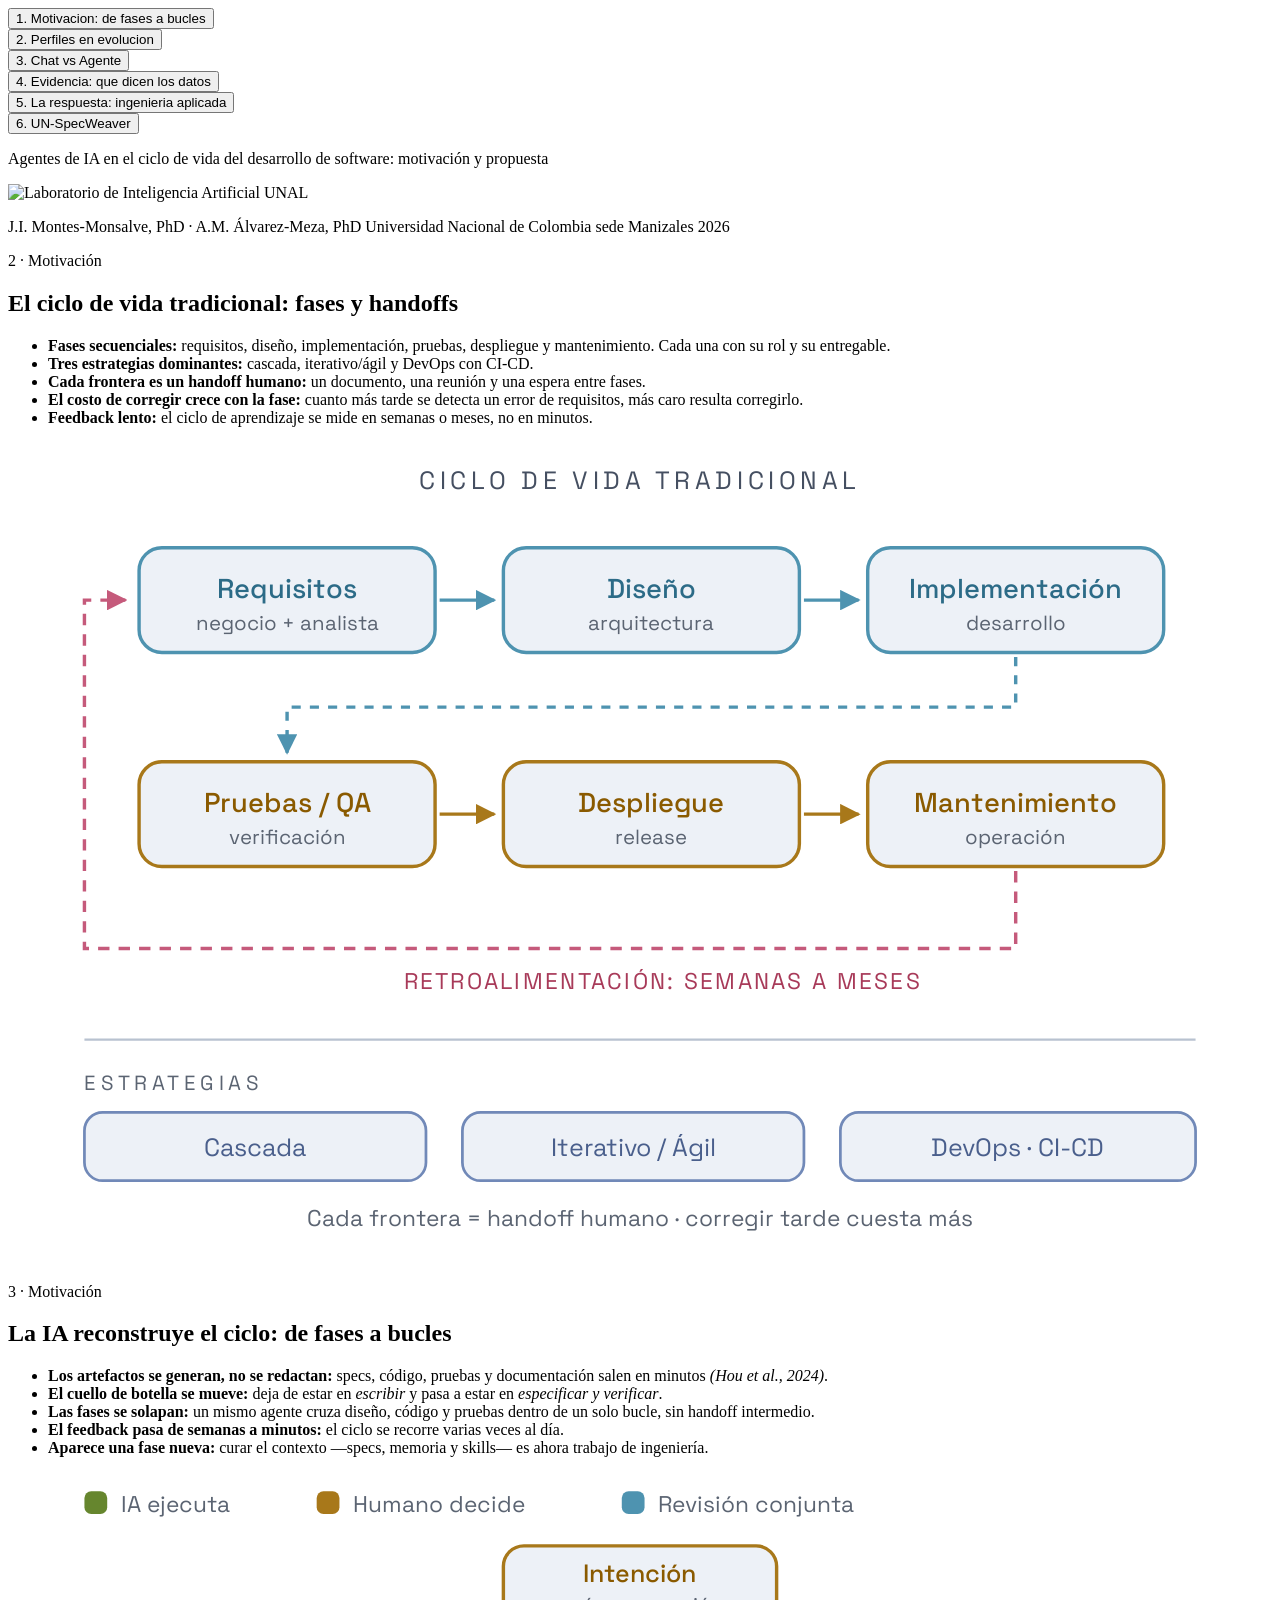
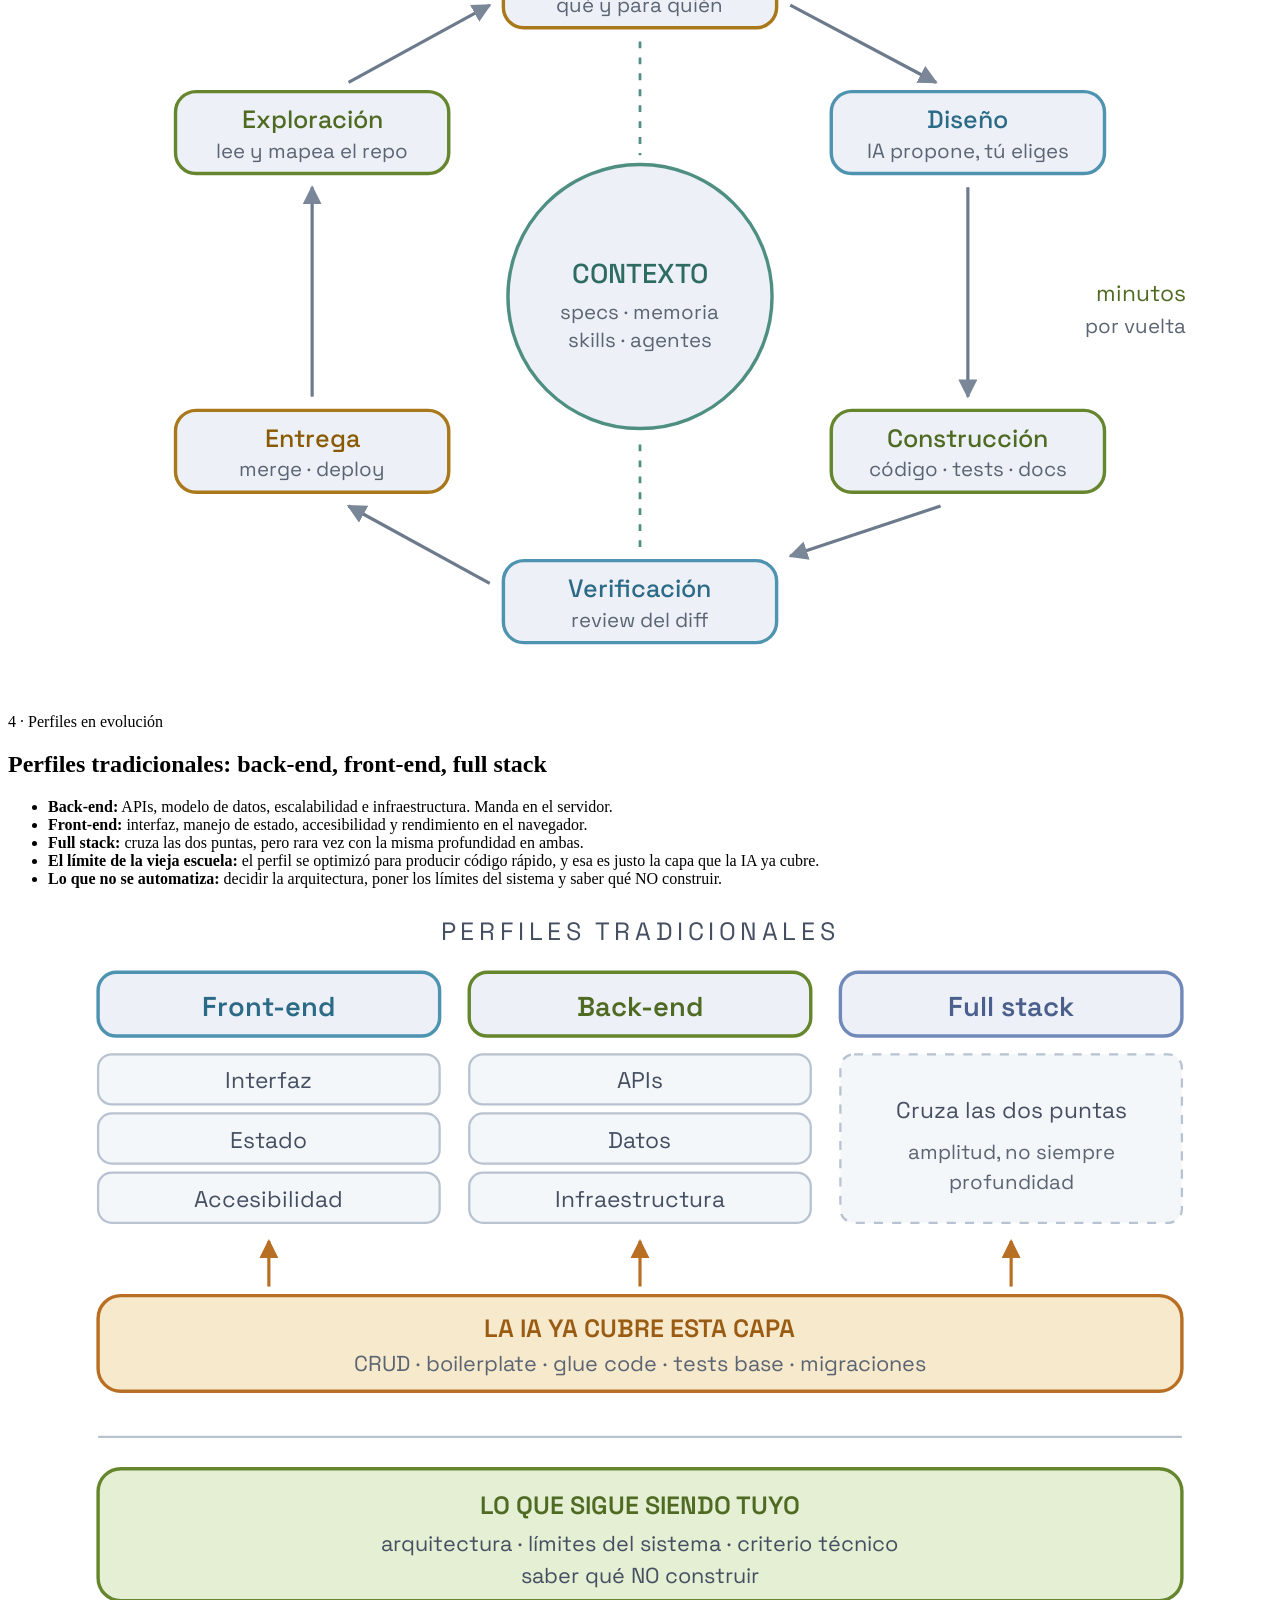
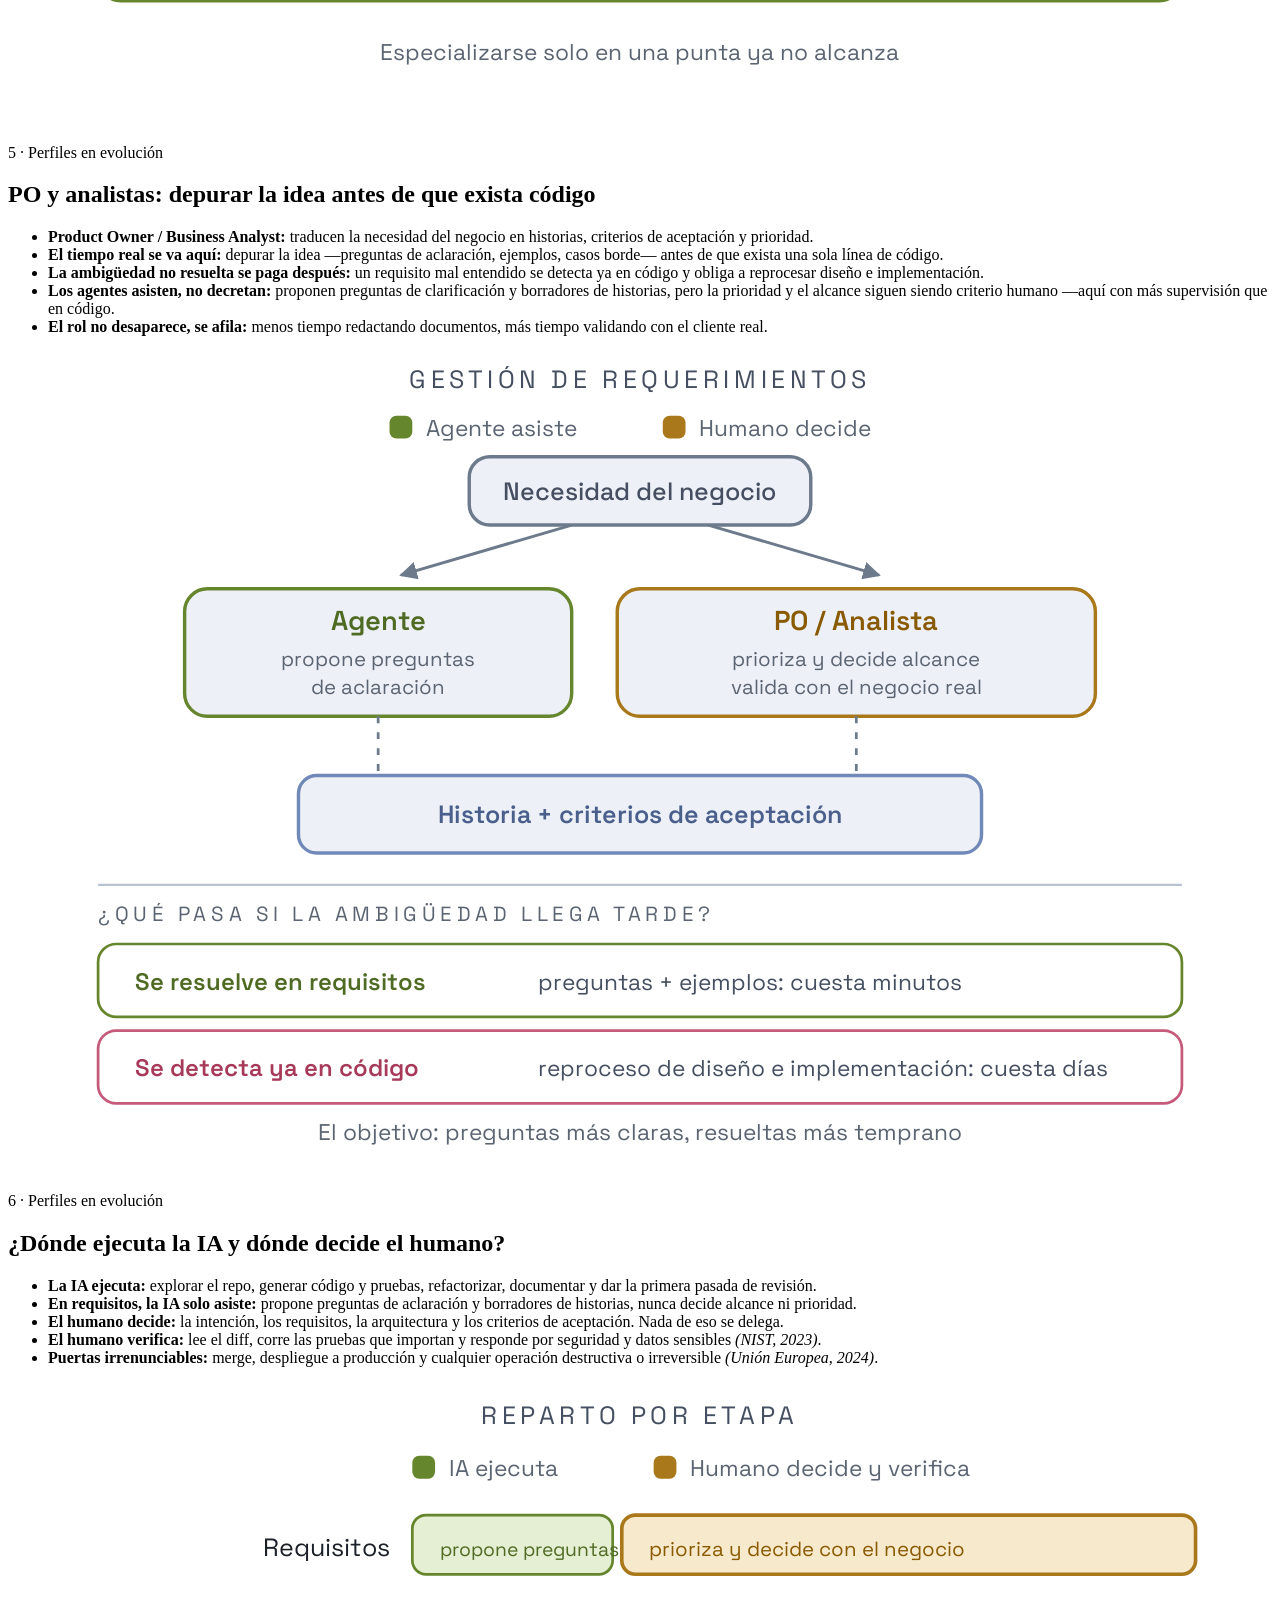
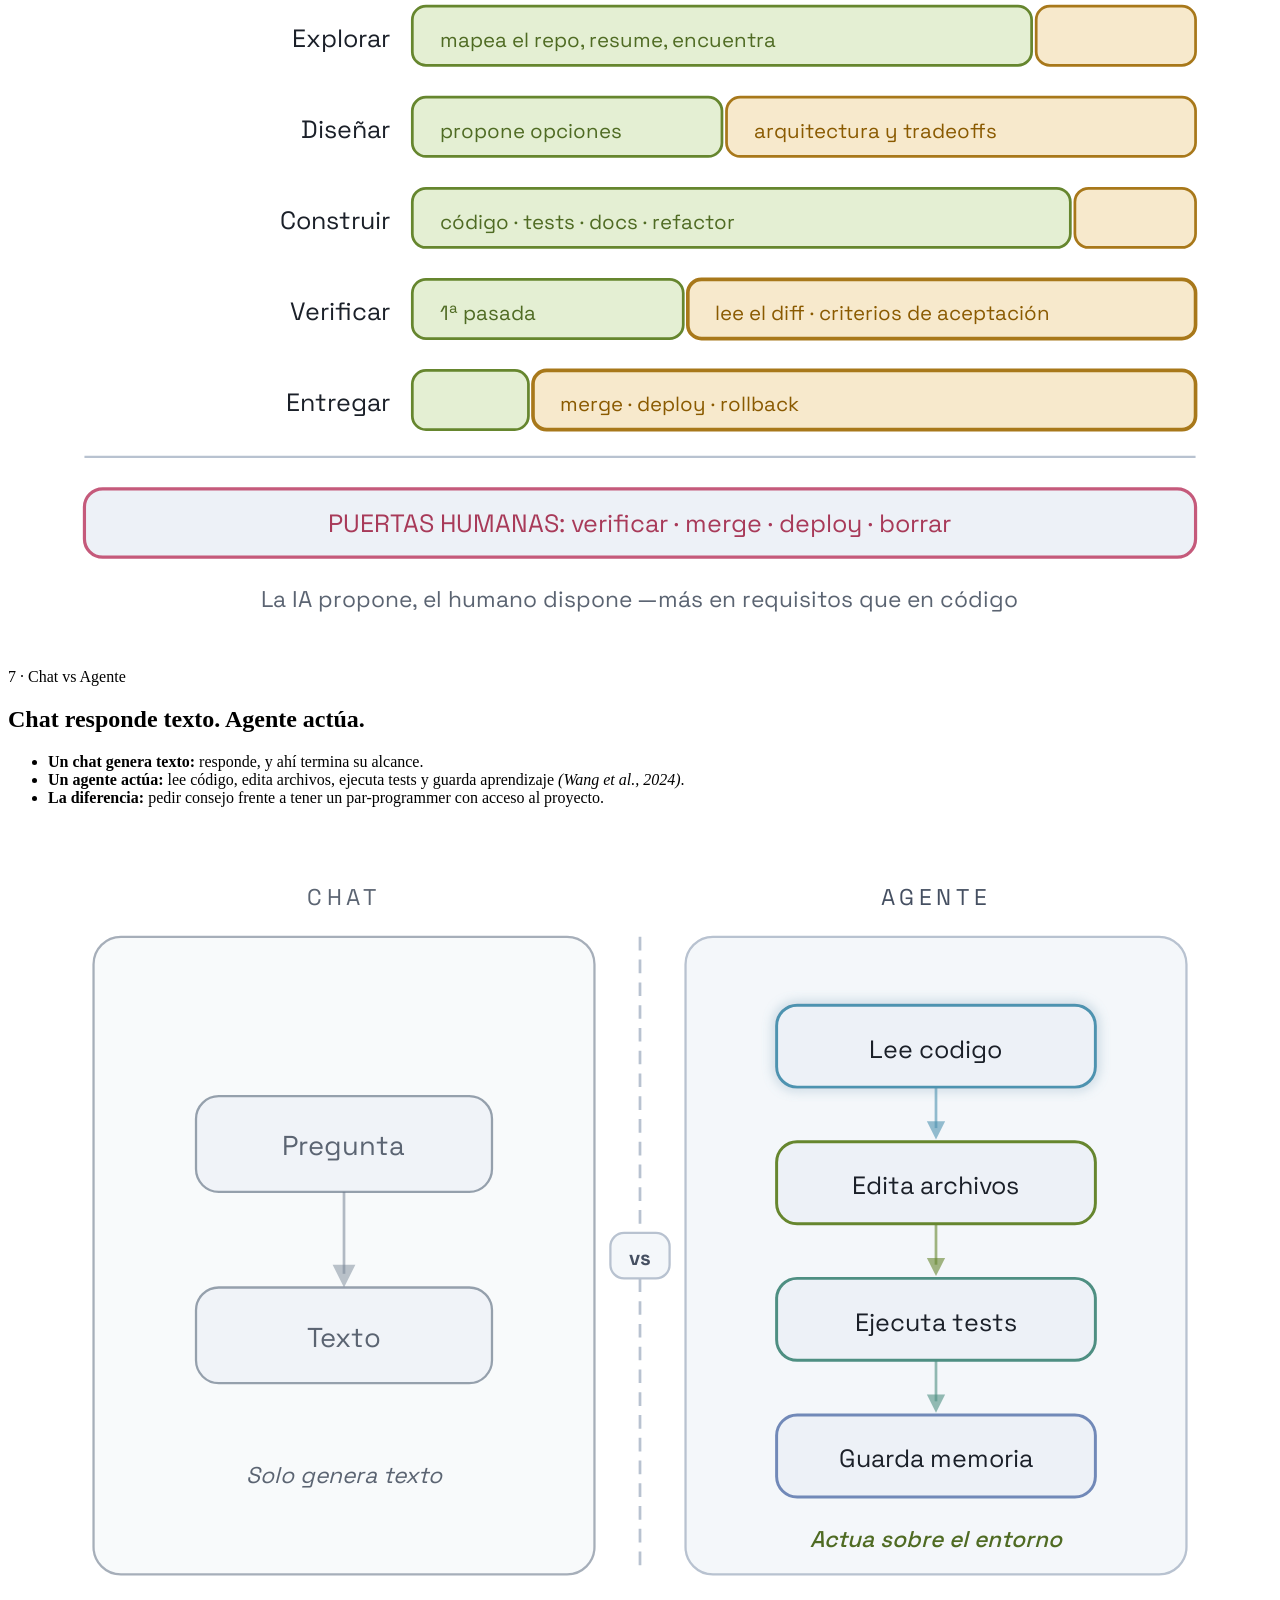
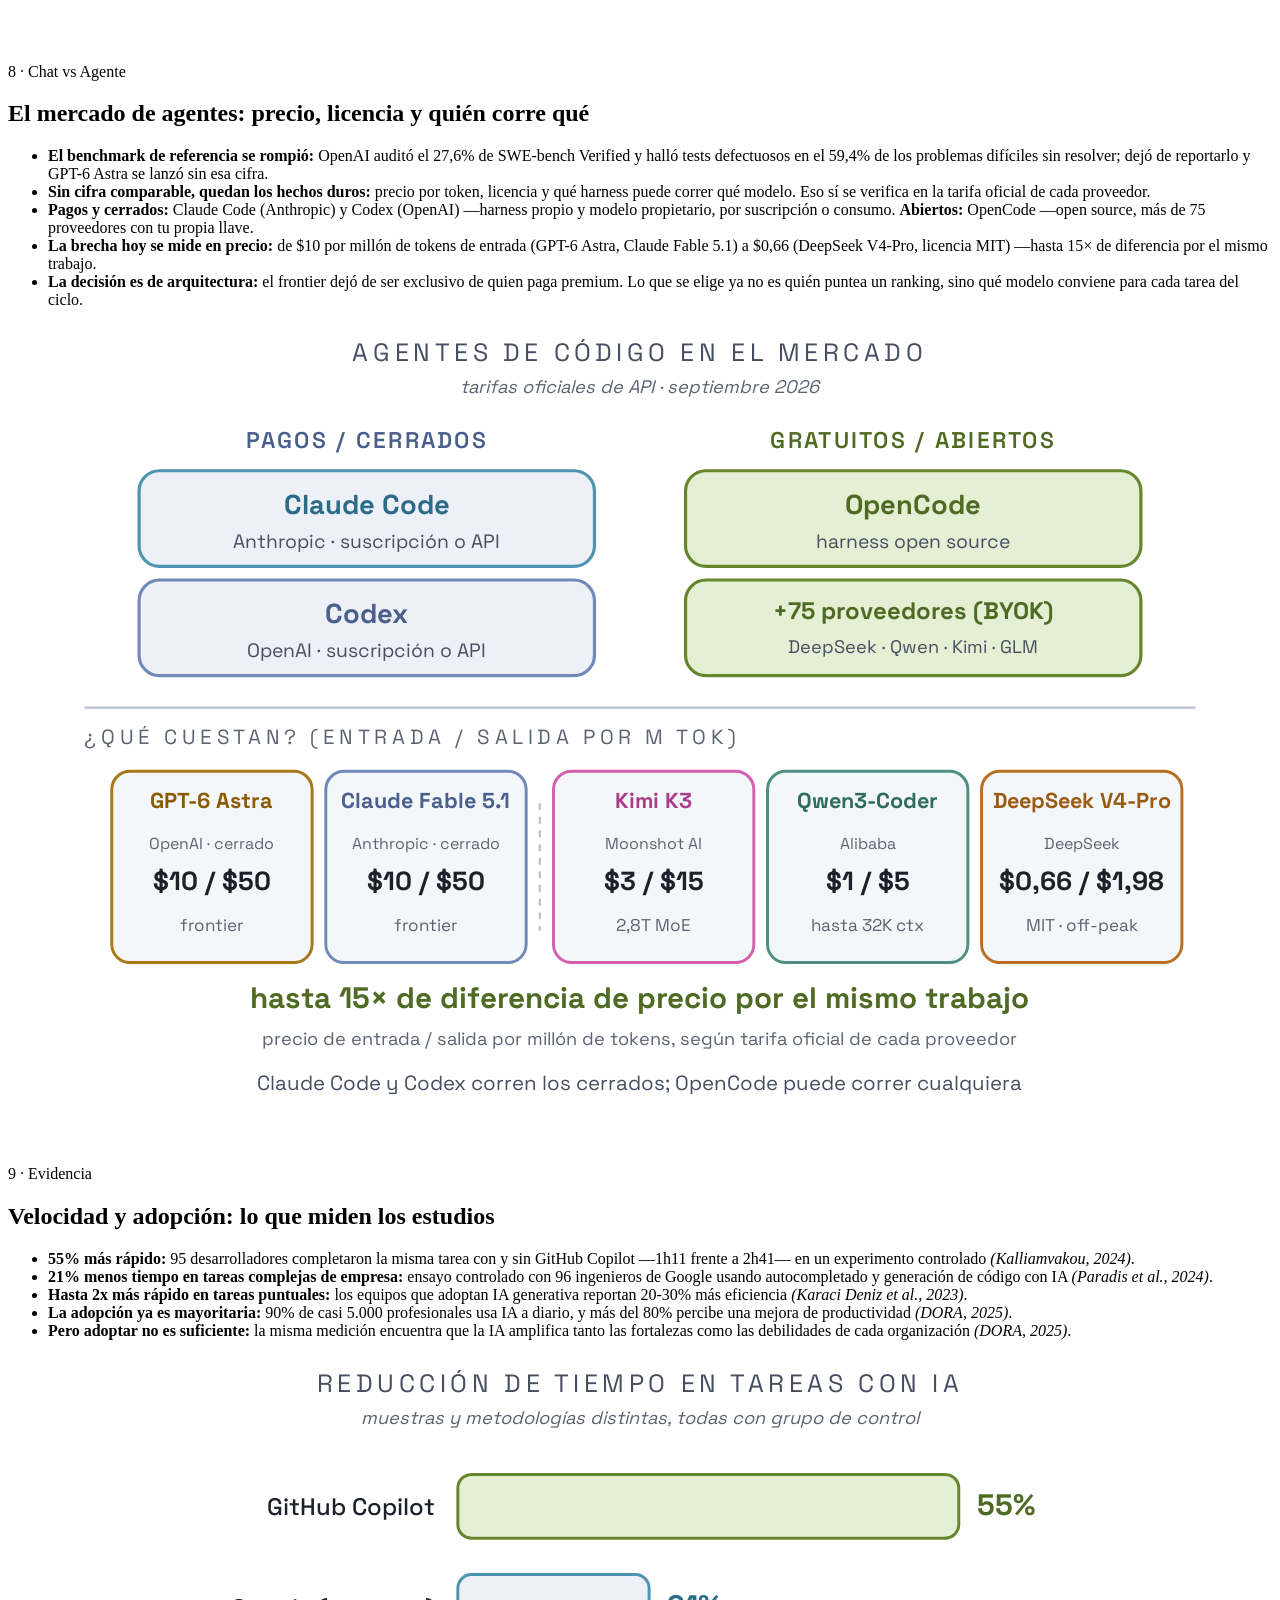
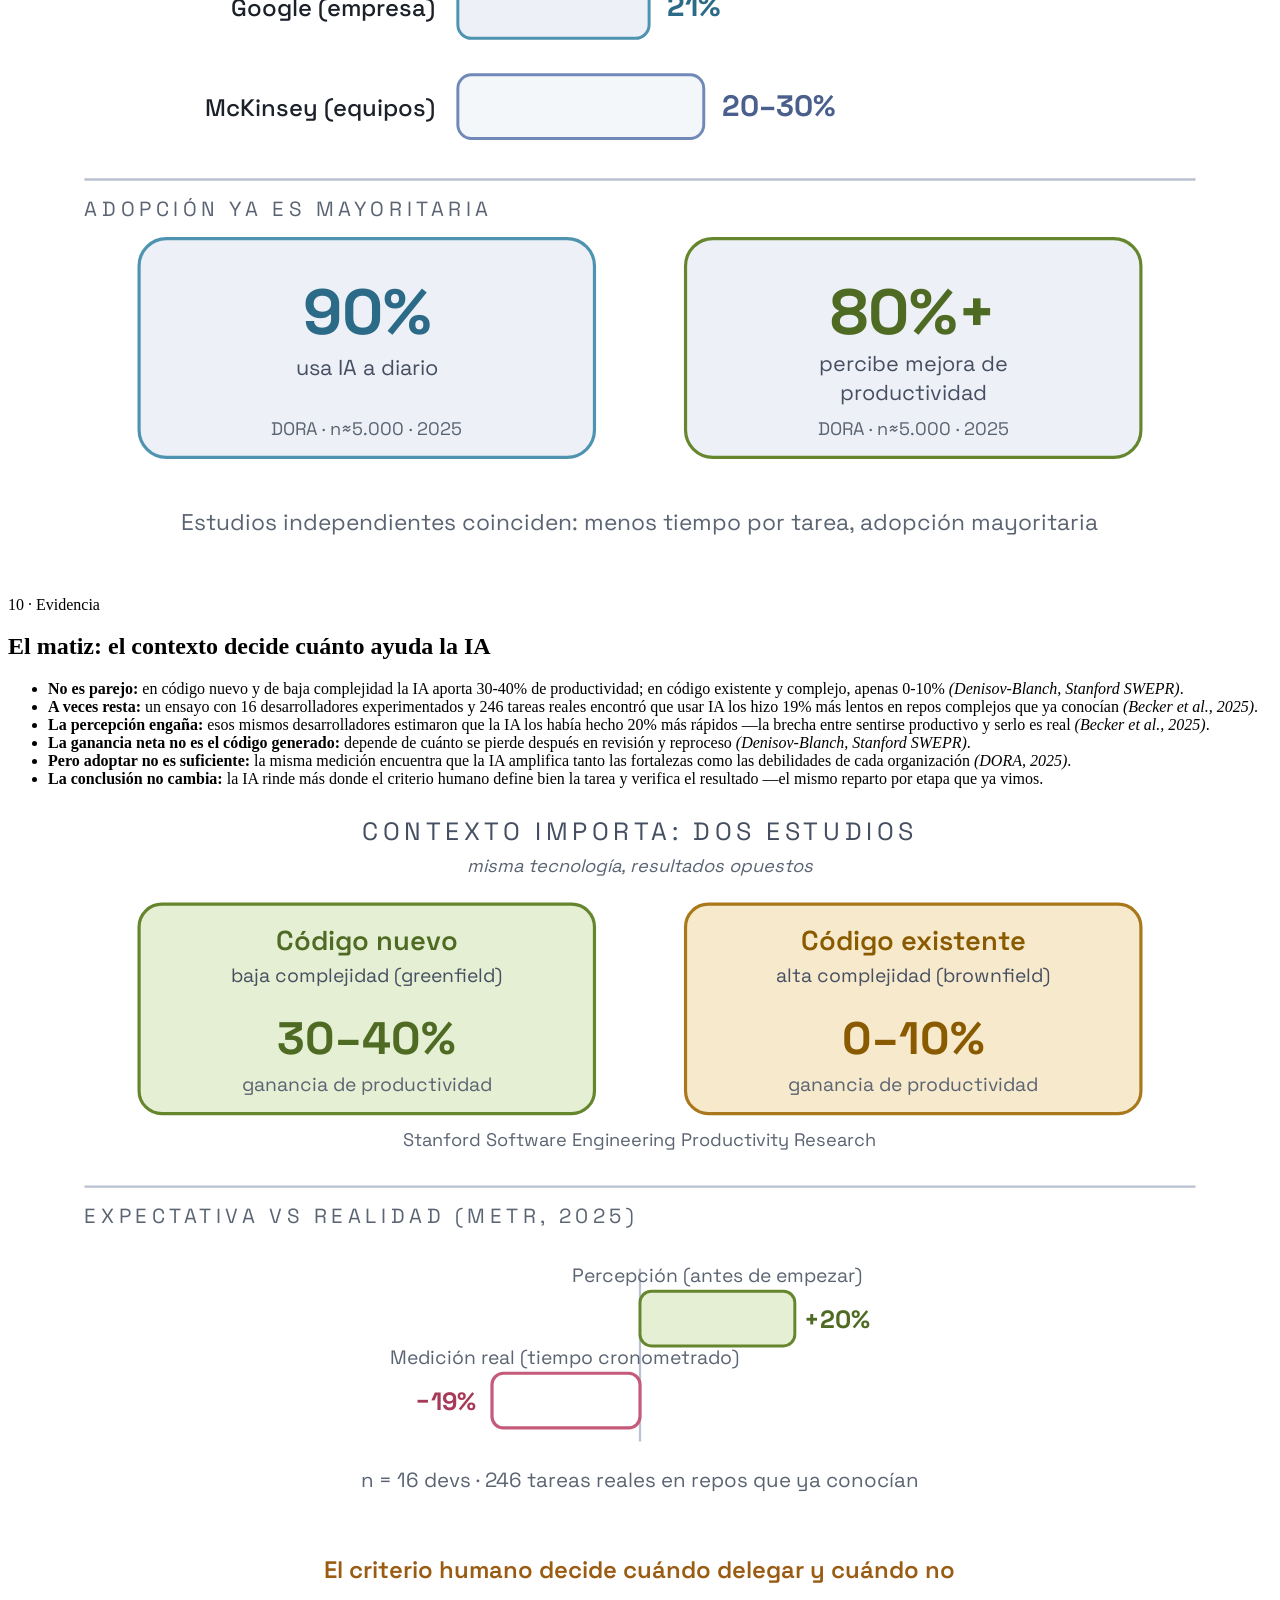
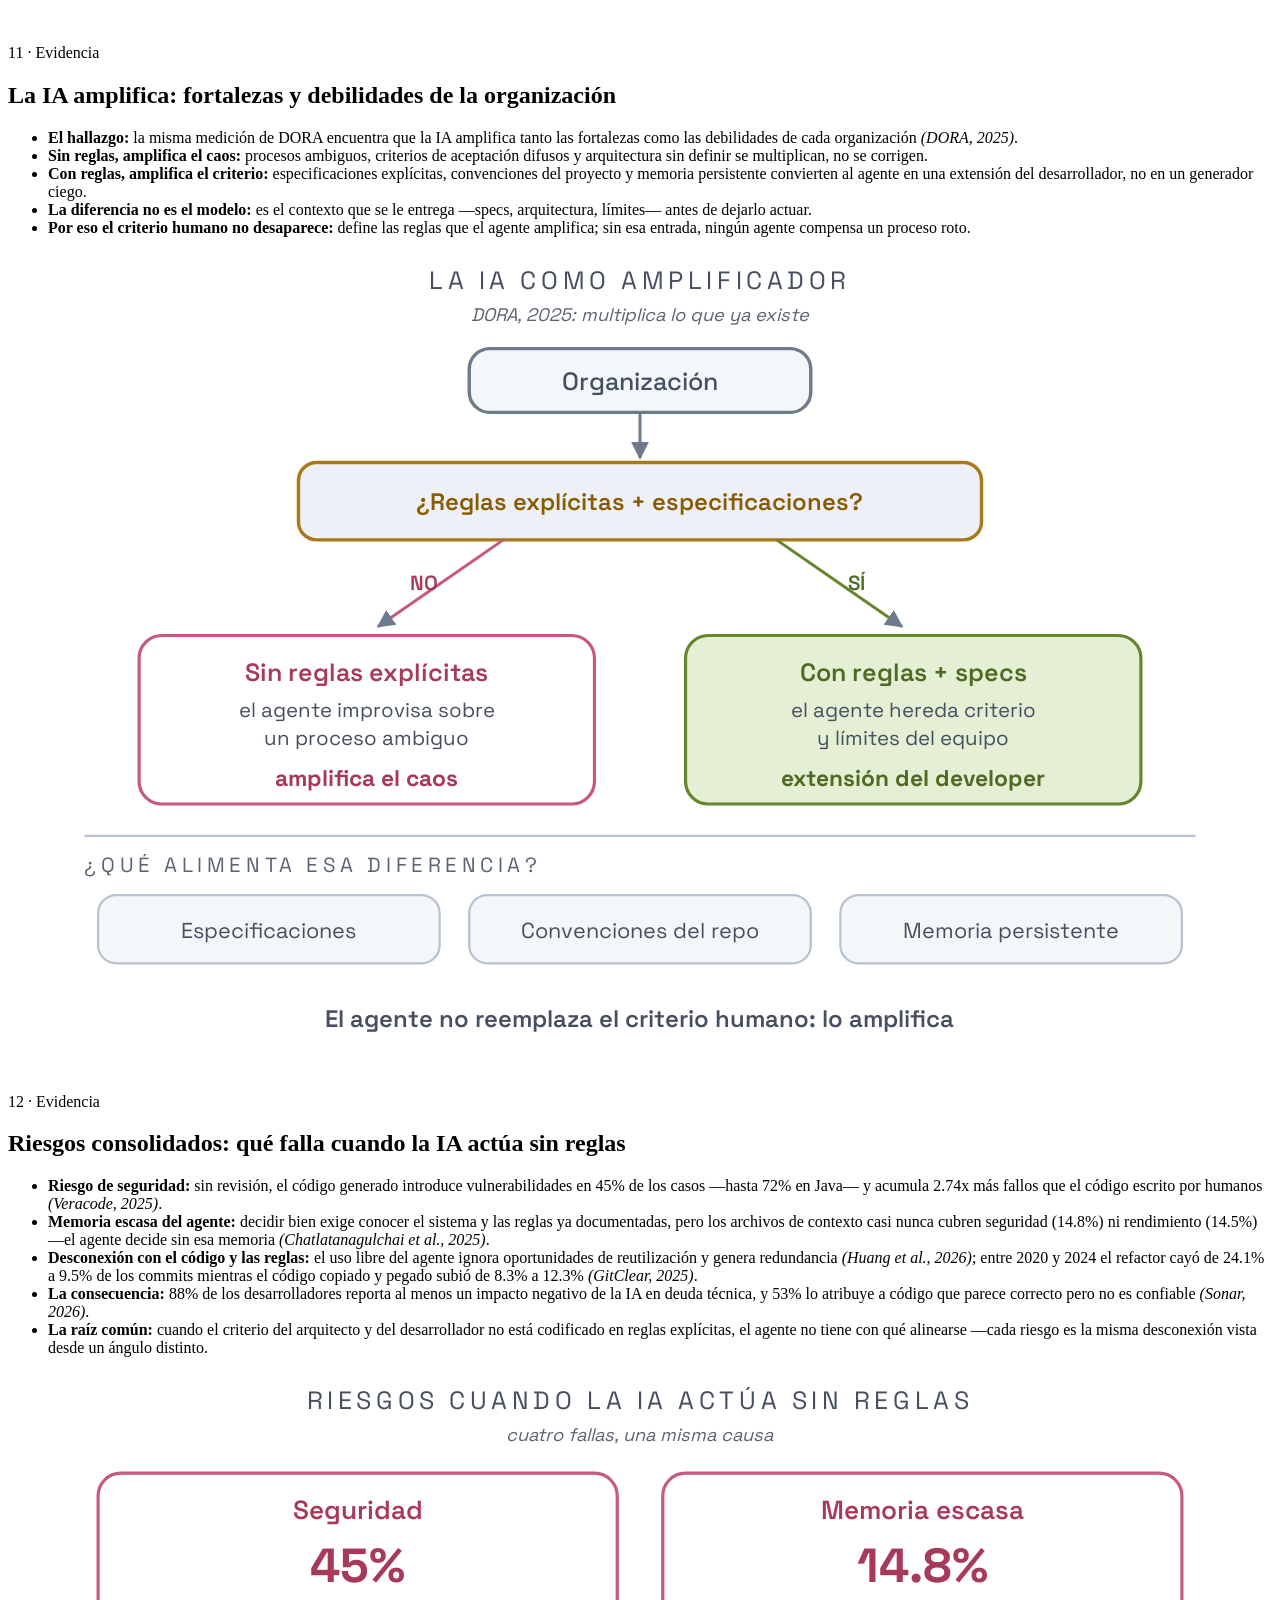
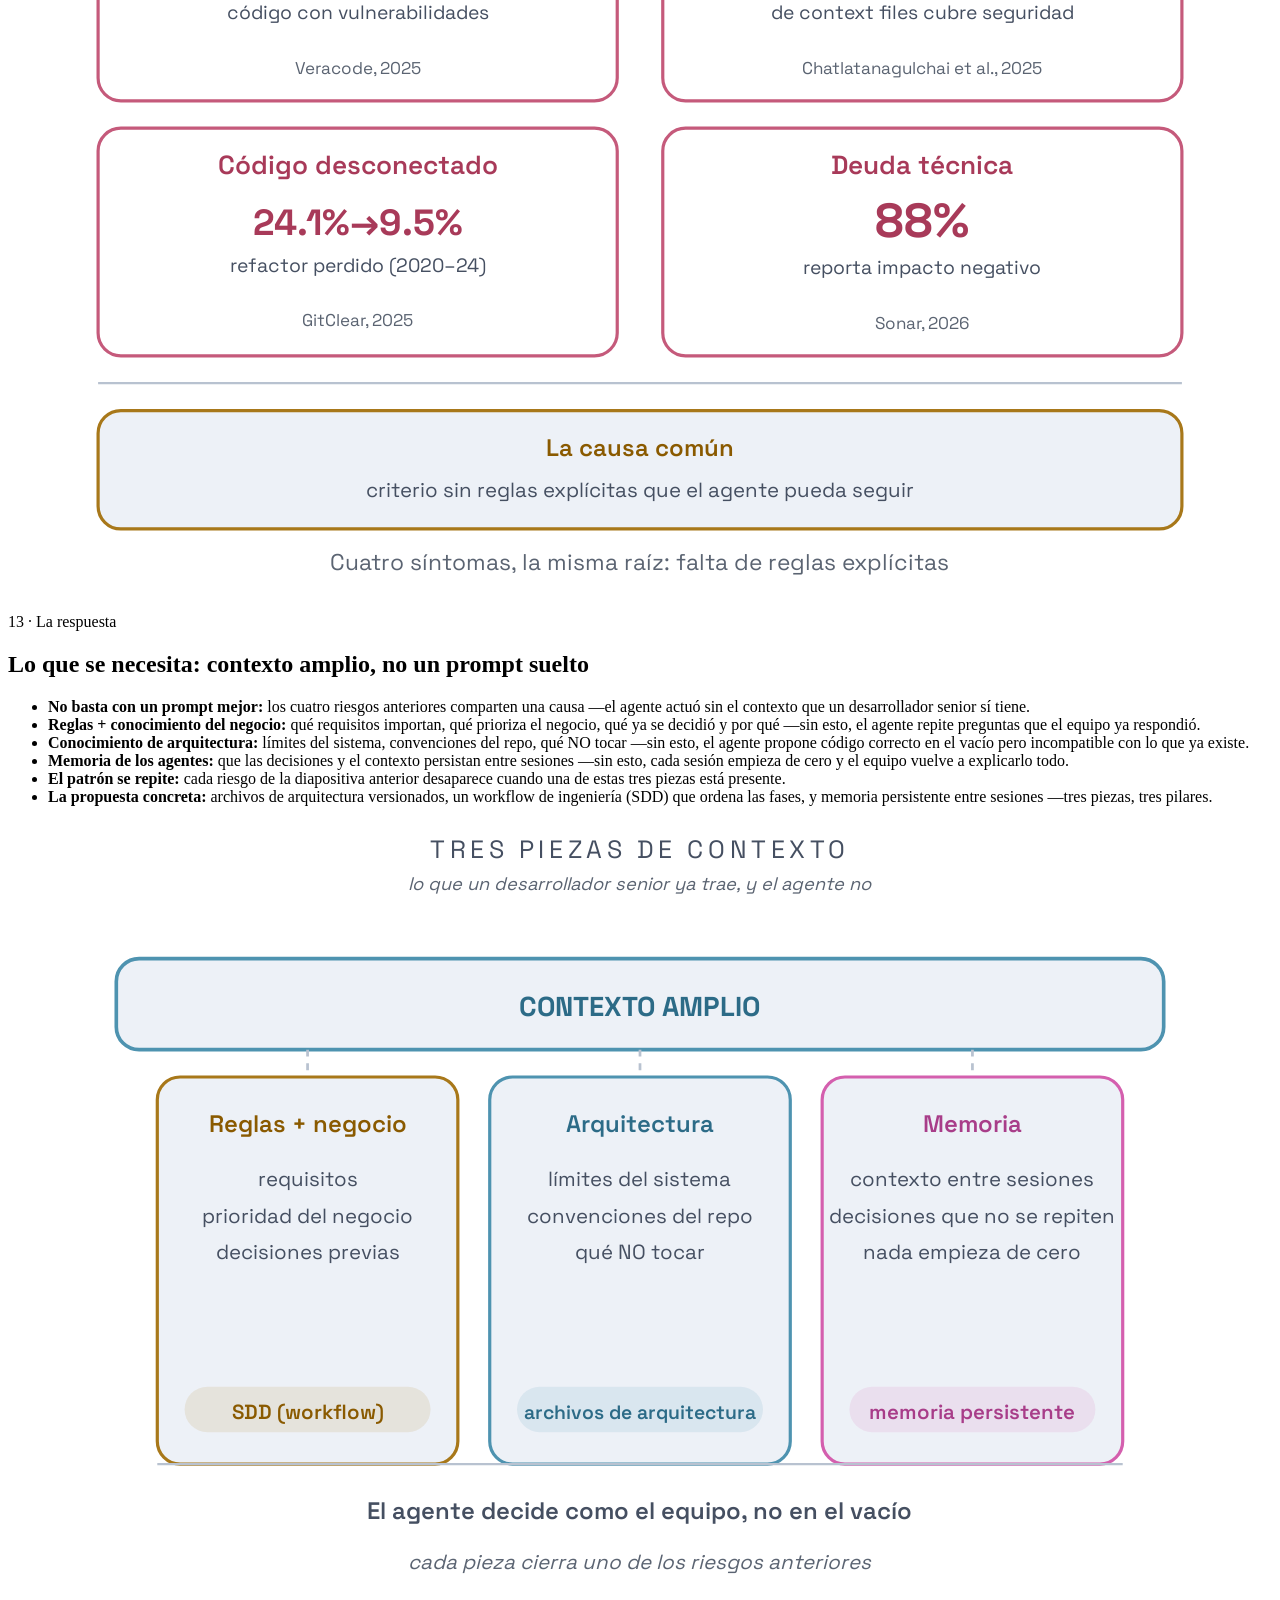
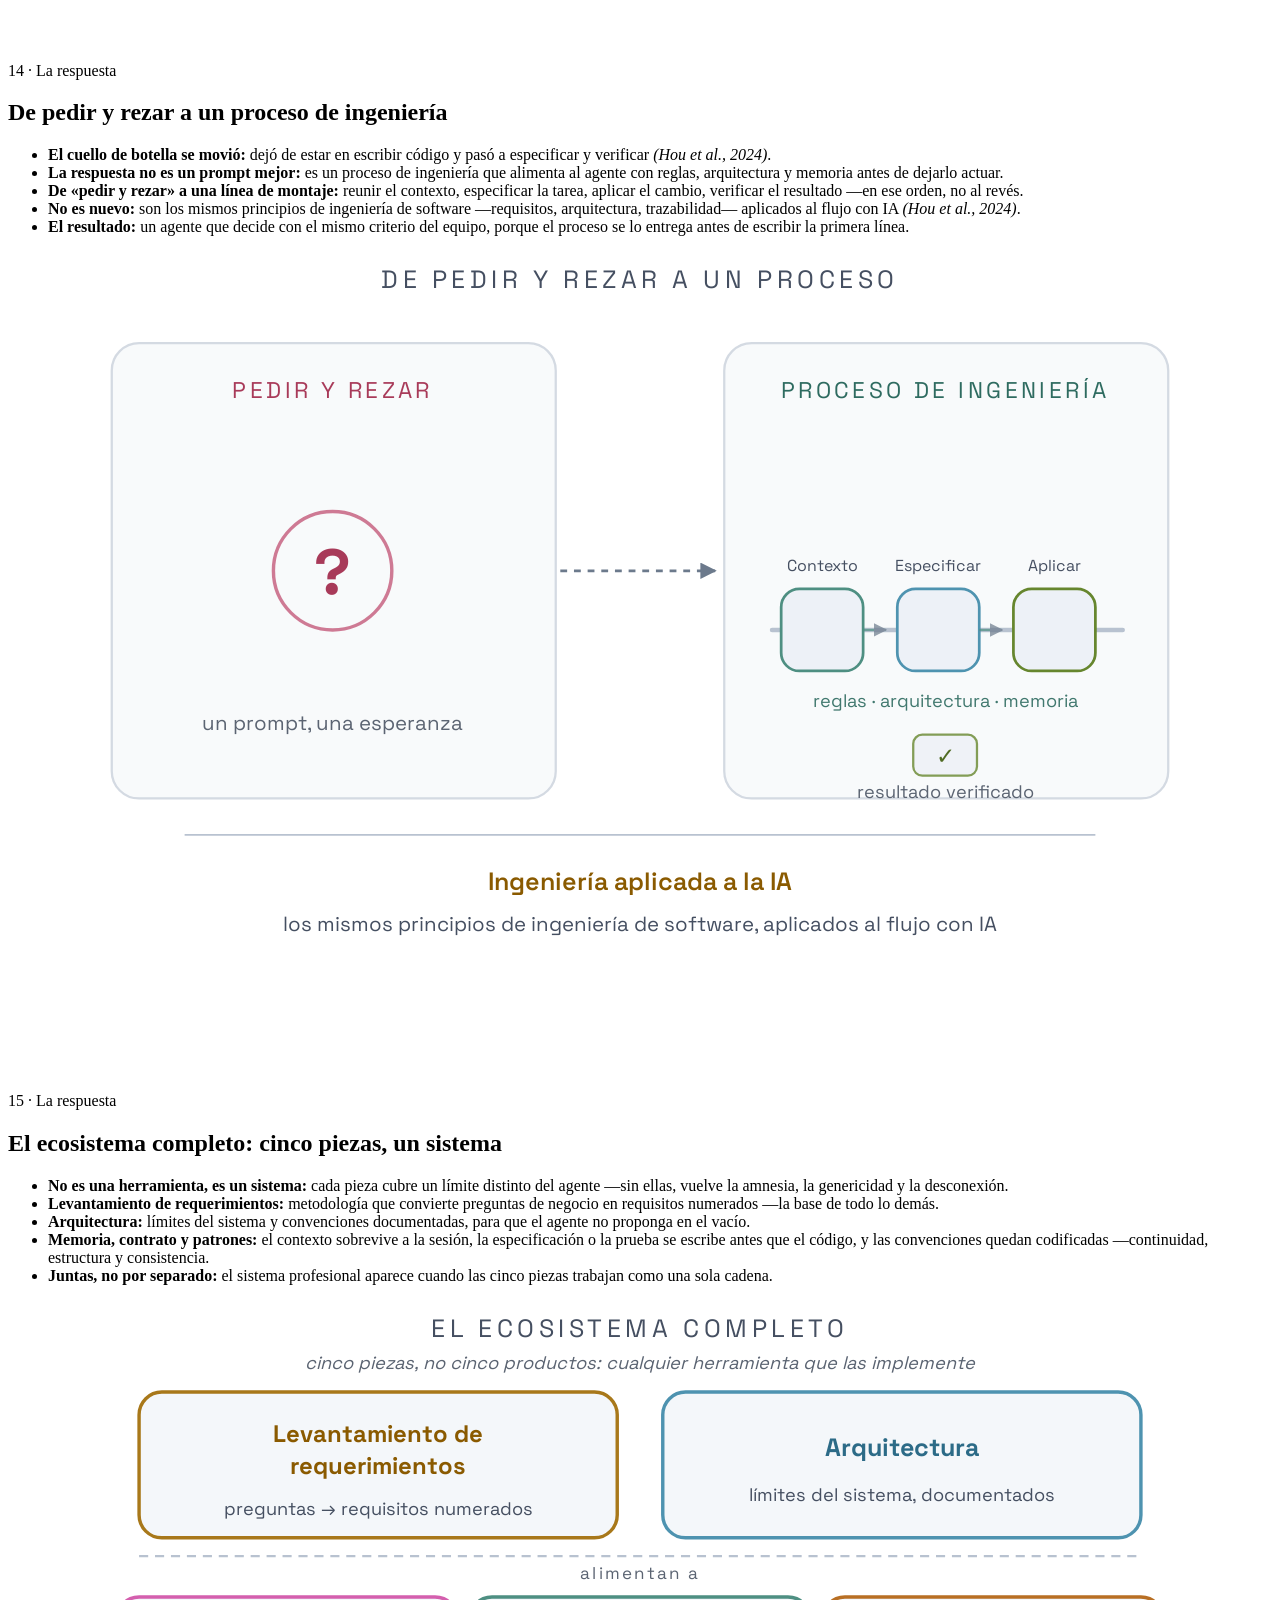
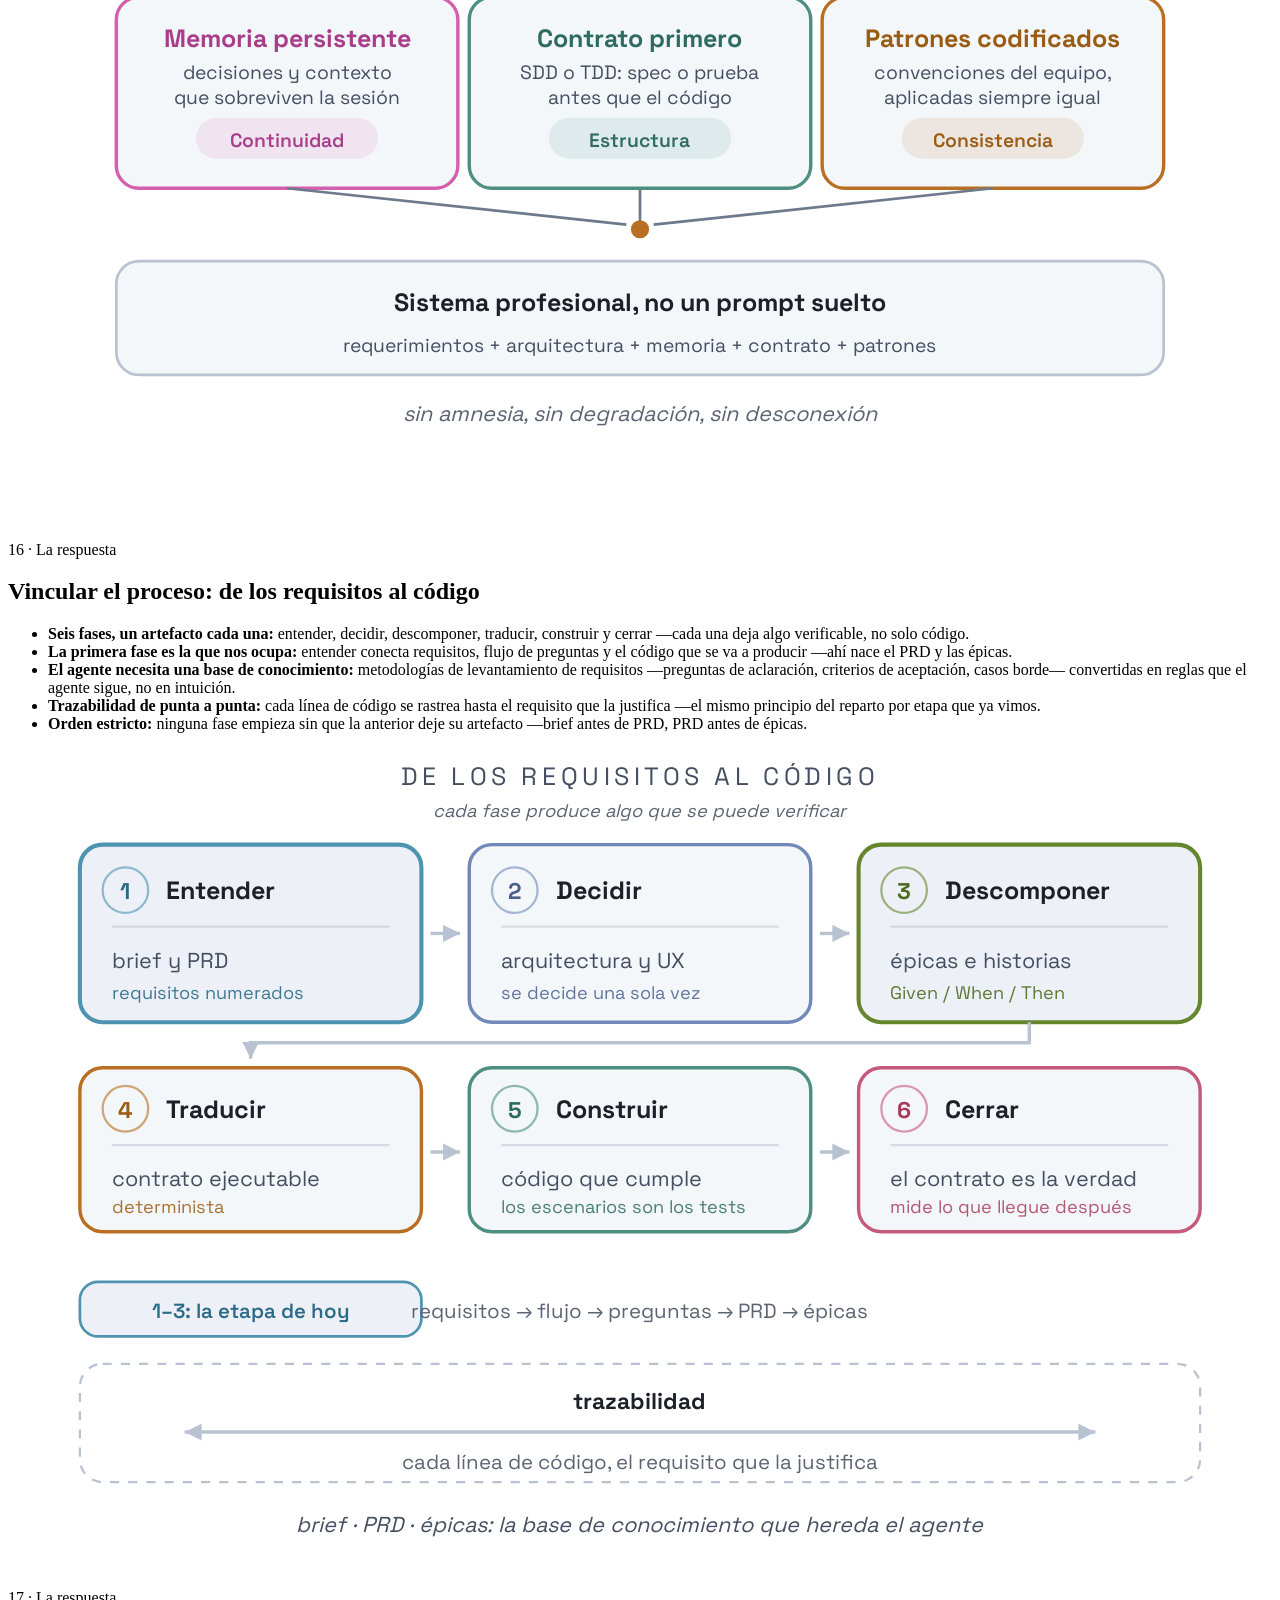
==== commit 7ca9b4c3: "refactor(deck): actualiza modelos de la slide 8 y despega la 15 de herramientas Slide 8: reemplaza l" ====
--- a/index.html
+++ b/index.html
@@ -993,34 +993,38 @@
           >
             <div class="slide-content">
               <p class="slide-kicker">8 &middot; Chat vs Agente</p>
-              <h2>Benchmarks: agentes en el mercado, pagos y gratuitos</h2>
+              <h2>El mercado de agentes: precio, licencia y quién corre qué</h2>
               <ul class="slide-list">
                 <li>
-                  <strong>El benchmark de facto:</strong> SWE-bench Verified
-                  mide si un agente resuelve issues reales de GitHub,
-                  validados por humanos <cite>(Jiménez et al., 2024)</cite>.
-                </li>
-                <li>
-                  <strong>Agentes de pago (frontier):</strong> Claude Code
-                  (Anthropic) y Codex (OpenAI) —modelos propietarios cerrados,
-                  con su propio harness, por suscripción o consumo por token.
-                </li>
-                <li>
-                  <strong>Agentes gratuitos y abiertos:</strong> OpenCode
-                  —harness open source que conecta con más de 75 proveedores
-                  (Claude, GPT, Gemini, DeepSeek, Kimi K2, Qwen, GLM) con tu
-                  propia llave, sin licencia de por medio.
-                </li>
-                <li>
-                  <strong>La brecha se cerró:</strong> Kimi K2.6, MiniMax
-                  M2.7 y GLM-5 —los modelos abiertos que corre OpenCode—
-                  rinden cerca del 90% de GPT 5.5 o Claude Opus 4.7 en GPQA y
-                  SWE-bench <cite>(Guo et al., 2025)</cite>.
-                </li>
-                <li>
-                  <strong>A 1/15 del precio:</strong> el frontier dejó de ser
-                  exclusivo de quien paga suscripción premium —la decisión
-                  ahora es de arquitectura, no solo de presupuesto.
+                  <strong>El benchmark de referencia se rompió:</strong> OpenAI
+                  auditó el 27,6% de SWE-bench Verified y halló tests
+                  defectuosos en el 59,4% de los problemas difíciles sin
+                  resolver; dejó de reportarlo y GPT-6 Astra se lanzó sin
+                  esa cifra.
+                </li>
+                <li>
+                  <strong>Sin cifra comparable, quedan los hechos duros:</strong>
+                  precio por token, licencia y qué harness puede correr qué
+                  modelo. Eso sí se verifica en la tarifa oficial de cada
+                  proveedor.
+                </li>
+                <li>
+                  <strong>Pagos y cerrados:</strong> Claude Code (Anthropic) y
+                  Codex (OpenAI) —harness propio y modelo propietario, por
+                  suscripción o consumo. <strong>Abiertos:</strong> OpenCode
+                  —open source, más de 75 proveedores con tu propia llave.
+                </li>
+                <li>
+                  <strong>La brecha hoy se mide en precio:</strong> de $10 por
+                  millón de tokens de entrada (GPT-6 Astra, Claude Fable 5.1)
+                  a $0,66 (DeepSeek V4-Pro, licencia MIT) —hasta 15× de
+                  diferencia por el mismo trabajo.
+                </li>
+                <li>
+                  <strong>La decisión es de arquitectura:</strong> el frontier
+                  dejó de ser exclusivo de quien paga premium. Lo que se
+                  elige ya no es quién puntea un ranking, sino qué modelo
+                  conviene para cada tarea del ciclo.
                 </li>
               </ul>
             </div>
@@ -1030,10 +1034,10 @@
                 fill="none"
                 xmlns="http://www.w3.org/2000/svg"
                 role="img"
-                aria-label="Comparacion de agentes de codigo pagos (Claude Code, Codex) y gratuitos u abiertos (OpenCode con multiples proveedores), con benchmarks SWE-bench de GPT 5.5 y Claude Opus 4.7 frente a los modelos abiertos Kimi K2.6, MiniMax M2.7 y GLM-5, que rinden cerca del 90% a una fraccion del precio"
+                aria-label="Comparacion de agentes de codigo pagos y cerrados (Claude Code de Anthropic, Codex de OpenAI) frente a los abiertos (OpenCode, harness open source con mas de 75 proveedores y llave propia). Debajo, el precio oficial de API por millon de tokens de entrada y salida en septiembre de 2026: GPT-6 Astra de OpenAI 10 y 50 dolares, Claude Fable 5.1 de Anthropic 10 y 50, Kimi K3 de Moonshot 3 y 15, Qwen3-Coder de Alibaba 1 y 5, y DeepSeek V4-Pro con licencia MIT 0,66 y 1,98. Hasta quince veces de diferencia de precio por el mismo trabajo"
               >
                 <text x="260" y="16" text-anchor="middle" fill="#454F61" font-family="Space Grotesk,sans-serif" font-size="11" letter-spacing="2">AGENTES DE CÓDIGO EN EL MERCADO</text>
-                <text x="260" y="30" text-anchor="middle" fill="#5B6472" font-family="Space Grotesk,sans-serif" font-size="8" font-style="italic">evaluados con SWE-bench Verified · issues reales de GitHub</text>
+                <text x="260" y="30" text-anchor="middle" fill="#5B6472" font-family="Space Grotesk,sans-serif" font-size="8" font-style="italic">tarifas oficiales de API · septiembre 2026</text>
 
                 <text x="140" y="54" text-anchor="middle" fill="#4A5F8C" font-family="Space Grotesk,sans-serif" font-size="10" font-weight="600" letter-spacing="1">PAGOS / CERRADOS</text>
                 <text x="380" y="54" text-anchor="middle" fill="#4F6B23" font-family="Space Grotesk,sans-serif" font-size="10" font-weight="600" letter-spacing="1">GRATUITOS / ABIERTOS</text>
@@ -1052,51 +1056,51 @@
 
                 <rect x="280" y="112" width="200" height="42" rx="9" fill="#E4EFD3" stroke="#66862E" stroke-width="1.4" />
                 <text x="380" y="129" text-anchor="middle" fill="#4F6B23" font-family="Space Grotesk,sans-serif" font-size="10.5" font-weight="700">+75 proveedores (BYOK)</text>
-                <text x="380" y="144" text-anchor="middle" fill="#454F61" font-family="Space Grotesk,sans-serif" font-size="8">DeepSeek · Qwen · Kimi K2 · GLM</text>
+                <text x="380" y="144" text-anchor="middle" fill="#454F61" font-family="Space Grotesk,sans-serif" font-size="8">DeepSeek · Qwen · Kimi · GLM</text>
 
                 <line x1="16" y1="168" x2="504" y2="168" stroke="#B8C2D0" stroke-width="1" />
-                <text x="16" y="184" fill="#5B6472" font-family="Space Grotesk,sans-serif" font-size="9" letter-spacing="2">¿QUÉ TAN BUENOS SON?</text>
-
-                <!-- GPT 5.5 -->
+                <text x="16" y="184" fill="#5B6472" font-family="Space Grotesk,sans-serif" font-size="9" letter-spacing="2">¿QUÉ CUESTAN? (ENTRADA / SALIDA POR M TOK)</text>
+
+                <!-- GPT-6 Astra -->
                 <rect x="28" y="196" width="88" height="84" rx="8" fill="#F4F7FA" stroke="#A8781A" stroke-width="1.3" />
-                <text x="72" y="212" text-anchor="middle" fill="#8A5A00" font-family="Space Grotesk,sans-serif" font-size="10" font-weight="700">GPT 5.5</text>
-                <text x="72" y="230" text-anchor="middle" fill="#5B6472" font-family="Space Grotesk,sans-serif" font-size="7">SWE-bench</text>
-                <text x="72" y="248" text-anchor="middle" fill="#1B2029" font-family="Space Grotesk,sans-serif" font-size="14" font-weight="700">88.7%</text>
-                <text x="72" y="266" text-anchor="middle" fill="#454F61" font-family="Space Grotesk,sans-serif" font-size="7.5">$5&ndash;$30/M tok</text>
-
-                <!-- Claude Opus 4.7 -->
+                <text x="72" y="212" text-anchor="middle" fill="#8A5A00" font-family="Space Grotesk,sans-serif" font-size="9.5" font-weight="700">GPT-6 Astra</text>
+                <text x="72" y="230" text-anchor="middle" fill="#5B6472" font-family="Space Grotesk,sans-serif" font-size="7">OpenAI · cerrado</text>
+                <text x="72" y="248" text-anchor="middle" fill="#1B2029" font-family="Space Grotesk,sans-serif" font-size="11.5" font-weight="700">$10 / $50</text>
+                <text x="72" y="266" text-anchor="middle" fill="#5B6472" font-family="Space Grotesk,sans-serif" font-size="7.5">frontier</text>
+
+                <!-- Claude Fable 5.1 -->
                 <rect x="122" y="196" width="88" height="84" rx="8" fill="#F4F7FA" stroke="#7189B8" stroke-width="1.3" />
-                <text x="166" y="212" text-anchor="middle" fill="#4A5F8C" font-family="Space Grotesk,sans-serif" font-size="10" font-weight="700">Opus 4.7</text>
-                <text x="166" y="230" text-anchor="middle" fill="#5B6472" font-family="Space Grotesk,sans-serif" font-size="7">SWE-bench</text>
-                <text x="166" y="248" text-anchor="middle" fill="#1B2029" font-family="Space Grotesk,sans-serif" font-size="14" font-weight="700">87.6%</text>
-                <text x="166" y="266" text-anchor="middle" fill="#454F61" font-family="Space Grotesk,sans-serif" font-size="7.5">$5&ndash;$25/M tok</text>
+                <text x="166" y="212" text-anchor="middle" fill="#4A5F8C" font-family="Space Grotesk,sans-serif" font-size="9.5" font-weight="700">Claude Fable 5.1</text>
+                <text x="166" y="230" text-anchor="middle" fill="#5B6472" font-family="Space Grotesk,sans-serif" font-size="7">Anthropic · cerrado</text>
+                <text x="166" y="248" text-anchor="middle" fill="#1B2029" font-family="Space Grotesk,sans-serif" font-size="11.5" font-weight="700">$10 / $50</text>
+                <text x="166" y="266" text-anchor="middle" fill="#5B6472" font-family="Space Grotesk,sans-serif" font-size="7.5">frontier</text>
 
                 <line x1="216" y1="210" x2="216" y2="266" stroke="#B8C2D0" stroke-width="1" stroke-dasharray="3 3" />
 
-                <!-- Kimi K2.6 -->
+                <!-- Kimi K3 -->
                 <rect x="222" y="196" width="88" height="84" rx="8" fill="#F4F7FA" stroke="#D45FAE" stroke-width="1.3" />
-                <text x="266" y="212" text-anchor="middle" fill="#A83D89" font-family="Space Grotesk,sans-serif" font-size="10" font-weight="700">Kimi K2.6</text>
-                <text x="266" y="230" text-anchor="middle" fill="#5B6472" font-family="Space Grotesk,sans-serif" font-size="7">SWE-bench</text>
-                <text x="266" y="248" text-anchor="middle" fill="#1B2029" font-family="Space Grotesk,sans-serif" font-size="14" font-weight="700">80.2%</text>
-                <text x="266" y="266" text-anchor="middle" fill="#4F6B23" font-family="Space Grotesk,sans-serif" font-size="7.5" font-weight="600">$0.55&ndash;$2.65</text>
-
-                <!-- MiniMax M2.7 -->
+                <text x="266" y="212" text-anchor="middle" fill="#A83D89" font-family="Space Grotesk,sans-serif" font-size="9.5" font-weight="700">Kimi K3</text>
+                <text x="266" y="230" text-anchor="middle" fill="#5B6472" font-family="Space Grotesk,sans-serif" font-size="7">Moonshot AI</text>
+                <text x="266" y="248" text-anchor="middle" fill="#1B2029" font-family="Space Grotesk,sans-serif" font-size="11.5" font-weight="700">$3 / $15</text>
+                <text x="266" y="266" text-anchor="middle" fill="#5B6472" font-family="Space Grotesk,sans-serif" font-size="7.5">2,8T MoE</text>
+
+                <!-- Qwen3-Coder -->
                 <rect x="316" y="196" width="88" height="84" rx="8" fill="#F4F7FA" stroke="#4E8F82" stroke-width="1.3" />
-                <text x="360" y="212" text-anchor="middle" fill="#2E6B60" font-family="Space Grotesk,sans-serif" font-size="10" font-weight="700">MiniMax M2.7</text>
-                <text x="360" y="230" text-anchor="middle" fill="#5B6472" font-family="Space Grotesk,sans-serif" font-size="7">SWE-bench</text>
-                <text x="360" y="248" text-anchor="middle" fill="#1B2029" font-family="Space Grotesk,sans-serif" font-size="14" font-weight="700">78.0%</text>
-                <text x="360" y="266" text-anchor="middle" fill="#4F6B23" font-family="Space Grotesk,sans-serif" font-size="7.5" font-weight="600">$0.30&ndash;$1.20</text>
-
-                <!-- GLM-5 -->
+                <text x="360" y="212" text-anchor="middle" fill="#2E6B60" font-family="Space Grotesk,sans-serif" font-size="9.5" font-weight="700">Qwen3-Coder</text>
+                <text x="360" y="230" text-anchor="middle" fill="#5B6472" font-family="Space Grotesk,sans-serif" font-size="7">Alibaba</text>
+                <text x="360" y="248" text-anchor="middle" fill="#1B2029" font-family="Space Grotesk,sans-serif" font-size="11.5" font-weight="700">$1 / $5</text>
+                <text x="360" y="266" text-anchor="middle" fill="#5B6472" font-family="Space Grotesk,sans-serif" font-size="7.5">hasta 32K ctx</text>
+
+                <!-- DeepSeek V4-Pro -->
                 <rect x="410" y="196" width="88" height="84" rx="8" fill="#F4F7FA" stroke="#B86F24" stroke-width="1.3" />
-                <text x="454" y="212" text-anchor="middle" fill="#9A5B12" font-family="Space Grotesk,sans-serif" font-size="10" font-weight="700">GLM-5</text>
-                <text x="454" y="230" text-anchor="middle" fill="#5B6472" font-family="Space Grotesk,sans-serif" font-size="7">SWE-bench</text>
-                <text x="454" y="248" text-anchor="middle" fill="#1B2029" font-family="Space Grotesk,sans-serif" font-size="14" font-weight="700">77.8%</text>
-                <text x="454" y="266" text-anchor="middle" fill="#4F6B23" font-family="Space Grotesk,sans-serif" font-size="7.5" font-weight="600">$0.30&ndash;$1.20</text>
-
-                <text x="260" y="300" text-anchor="middle" fill="#4F6B23" font-family="Space Grotesk,sans-serif" font-size="13" font-weight="700">~90% de capacidad a 1/15 del precio</text>
-                <text x="260" y="316" text-anchor="middle" fill="#5B6472" font-family="Space Grotesk,sans-serif" font-size="8">GPQA y SWE-bench Verified · precio input/output por millón de tokens</text>
-                <text x="260" y="336" text-anchor="middle" fill="#454F61" font-family="Space Grotesk,sans-serif" font-size="9">Claude Code y Codex usan los primeros; OpenCode puede correr cualquiera</text>
+                <text x="454" y="212" text-anchor="middle" fill="#9A5B12" font-family="Space Grotesk,sans-serif" font-size="9.5" font-weight="700">DeepSeek V4-Pro</text>
+                <text x="454" y="230" text-anchor="middle" fill="#5B6472" font-family="Space Grotesk,sans-serif" font-size="7">DeepSeek</text>
+                <text x="454" y="248" text-anchor="middle" fill="#1B2029" font-family="Space Grotesk,sans-serif" font-size="11.5" font-weight="700">$0,66 / $1,98</text>
+                <text x="454" y="266" text-anchor="middle" fill="#5B6472" font-family="Space Grotesk,sans-serif" font-size="7.5">MIT · off-peak</text>
+
+                <text x="260" y="300" text-anchor="middle" fill="#4F6B23" font-family="Space Grotesk,sans-serif" font-size="13" font-weight="700">hasta 15× de diferencia de precio por el mismo trabajo</text>
+                <text x="260" y="316" text-anchor="middle" fill="#5B6472" font-family="Space Grotesk,sans-serif" font-size="8">precio de entrada / salida por millón de tokens, según tarifa oficial de cada proveedor</text>
+                <text x="260" y="336" text-anchor="middle" fill="#454F61" font-family="Space Grotesk,sans-serif" font-size="9">Claude Code y Codex corren los cerrados; OpenCode puede correr cualquiera</text>
               </svg>
             </figure>
           </article>
@@ -1710,9 +1714,10 @@
                   en el vacío.
                 </li>
                 <li>
-                  <strong>Engram + SDD + Skills:</strong> memoria persistente,
-                  workflow orquestado y patrones codificados —continuidad,
-                  estructura y consistencia entre sesiones.
+                  <strong>Memoria, contrato y patrones:</strong> el contexto
+                  sobrevive a la sesión, la especificación o la prueba se
+                  escribe antes que el código, y las convenciones quedan
+                  codificadas —continuidad, estructura y consistencia.
                 </li>
                 <li>
                   <strong>Juntas, no por separado:</strong> el sistema
@@ -1727,10 +1732,10 @@
                 fill="none"
                 xmlns="http://www.w3.org/2000/svg"
                 role="img"
-                aria-label="Diagrama del ecosistema completo: levantamiento de requerimientos y arquitectura alimentan a Engram (memoria persistente), SDD (workflow orquestado) y Skills (patrones codificados), que convergen en un sistema profesional"
+                aria-label="Diagrama del ecosistema completo: levantamiento de requerimientos y arquitectura alimentan a la memoria persistente, al contrato previo al codigo (SDD o TDD) y a los patrones codificados, que convergen en un sistema profesional"
               >
                 <text x="260" y="16" text-anchor="middle" fill="#454F61" font-family="Space Grotesk,sans-serif" font-size="11" letter-spacing="2">EL ECOSISTEMA COMPLETO</text>
-                <text x="260" y="30" text-anchor="middle" fill="#5B6472" font-family="Space Grotesk,sans-serif" font-size="8" font-style="italic">cinco piezas cierran los límites del agente</text>
+                <text x="260" y="30" text-anchor="middle" fill="#5B6472" font-family="Space Grotesk,sans-serif" font-size="8" font-style="italic">cinco piezas, no cinco productos: cualquier herramienta que las implemente</text>
 
                 <!-- Fila 1: entradas -->
                 <rect x="40" y="40" width="210" height="64" rx="10" fill="#F4F7FA" stroke="#A8781A" stroke-width="1.5" />
@@ -1747,22 +1752,25 @@
 
                 <!-- Fila 2: mecanismos -->
                 <rect x="30" y="130" width="150" height="84" rx="10" fill="#F4F7FA" stroke="#D45FAE" stroke-width="1.5" />
-                <text x="105" y="154" text-anchor="middle" fill="#A83D89" font-family="Space Grotesk,sans-serif" font-size="12" font-weight="700">Engram</text>
-                <text x="105" y="170" text-anchor="middle" fill="#454F61" font-family="Space Grotesk,sans-serif" font-size="9">memoria persistente</text>
-                <rect x="65" y="180" width="80" height="18" rx="9" fill="#D45FAE" opacity="0.12" />
-                <text x="105" y="193" text-anchor="middle" fill="#A83D89" font-family="Space Grotesk,sans-serif" font-size="8.5" font-weight="600">Continuidad</text>
+                <text x="105" y="152" text-anchor="middle" fill="#A83D89" font-family="Space Grotesk,sans-serif" font-size="11" font-weight="700">Memoria persistente</text>
+                <text x="105" y="166" text-anchor="middle" fill="#454F61" font-family="Space Grotesk,sans-serif" font-size="8.5">decisiones y contexto</text>
+                <text x="105" y="177" text-anchor="middle" fill="#454F61" font-family="Space Grotesk,sans-serif" font-size="8.5">que sobreviven la sesión</text>
+                <rect x="65" y="183" width="80" height="18" rx="9" fill="#D45FAE" opacity="0.12" />
+                <text x="105" y="196" text-anchor="middle" fill="#A83D89" font-family="Space Grotesk,sans-serif" font-size="8.5" font-weight="600">Continuidad</text>
 
                 <rect x="185" y="130" width="150" height="84" rx="10" fill="#F4F7FA" stroke="#4E8F82" stroke-width="1.5" />
-                <text x="260" y="154" text-anchor="middle" fill="#2E6B60" font-family="Space Grotesk,sans-serif" font-size="12" font-weight="700">SDD</text>
-                <text x="260" y="170" text-anchor="middle" fill="#454F61" font-family="Space Grotesk,sans-serif" font-size="9">workflow orquestado</text>
-                <rect x="220" y="180" width="80" height="18" rx="9" fill="#4E8F82" opacity="0.12" />
-                <text x="260" y="193" text-anchor="middle" fill="#2E6B60" font-family="Space Grotesk,sans-serif" font-size="8.5" font-weight="600">Estructura</text>
+                <text x="260" y="152" text-anchor="middle" fill="#2E6B60" font-family="Space Grotesk,sans-serif" font-size="11" font-weight="700">Contrato primero</text>
+                <text x="260" y="166" text-anchor="middle" fill="#454F61" font-family="Space Grotesk,sans-serif" font-size="8.5">SDD o TDD: spec o prueba</text>
+                <text x="260" y="177" text-anchor="middle" fill="#454F61" font-family="Space Grotesk,sans-serif" font-size="8.5">antes que el código</text>
+                <rect x="220" y="183" width="80" height="18" rx="9" fill="#4E8F82" opacity="0.12" />
+                <text x="260" y="196" text-anchor="middle" fill="#2E6B60" font-family="Space Grotesk,sans-serif" font-size="8.5" font-weight="600">Estructura</text>
 
                 <rect x="340" y="130" width="150" height="84" rx="10" fill="#F4F7FA" stroke="#B86F24" stroke-width="1.5" />
-                <text x="415" y="154" text-anchor="middle" fill="#9A5B12" font-family="Space Grotesk,sans-serif" font-size="12" font-weight="700">Skills</text>
-                <text x="415" y="170" text-anchor="middle" fill="#454F61" font-family="Space Grotesk,sans-serif" font-size="9">patrones codificados</text>
-                <rect x="375" y="180" width="80" height="18" rx="9" fill="#B86F24" opacity="0.12" />
-                <text x="415" y="193" text-anchor="middle" fill="#9A5B12" font-family="Space Grotesk,sans-serif" font-size="8.5" font-weight="600">Consistencia</text>
+                <text x="415" y="152" text-anchor="middle" fill="#9A5B12" font-family="Space Grotesk,sans-serif" font-size="11" font-weight="700">Patrones codificados</text>
+                <text x="415" y="166" text-anchor="middle" fill="#454F61" font-family="Space Grotesk,sans-serif" font-size="8.5">convenciones del equipo,</text>
+                <text x="415" y="177" text-anchor="middle" fill="#454F61" font-family="Space Grotesk,sans-serif" font-size="8.5">aplicadas siempre igual</text>
+                <rect x="375" y="183" width="80" height="18" rx="9" fill="#B86F24" opacity="0.12" />
+                <text x="415" y="196" text-anchor="middle" fill="#9A5B12" font-family="Space Grotesk,sans-serif" font-size="8.5" font-weight="600">Consistencia</text>
 
                 <path d="M105 214 L254 230" stroke="#6C7A8C" stroke-width="1.2" />
                 <path d="M260 214 L260 230" stroke="#6C7A8C" stroke-width="1.2" />
@@ -1771,7 +1779,7 @@
 
                 <rect x="30" y="246" width="460" height="50" rx="10" fill="#F4F7FA" stroke="#B8C2D0" stroke-width="1.2" />
                 <text x="260" y="268" text-anchor="middle" fill="#1B2029" font-family="Space Grotesk,sans-serif" font-size="11" font-weight="700">Sistema profesional, no un prompt suelto</text>
-                <text x="260" y="286" text-anchor="middle" fill="#454F61" font-family="Space Grotesk,sans-serif" font-size="8.5">requerimientos + arquitectura + memoria + workflow + patrones</text>
+                <text x="260" y="286" text-anchor="middle" fill="#454F61" font-family="Space Grotesk,sans-serif" font-size="8.5">requerimientos + arquitectura + memoria + contrato + patrones</text>
 
                 <text x="260" y="316" text-anchor="middle" fill="#5B6472" font-family="Space Grotesk,sans-serif" font-size="9.5" font-style="italic">sin amnesia, sin degradación, sin desconexión</text>
               </svg>
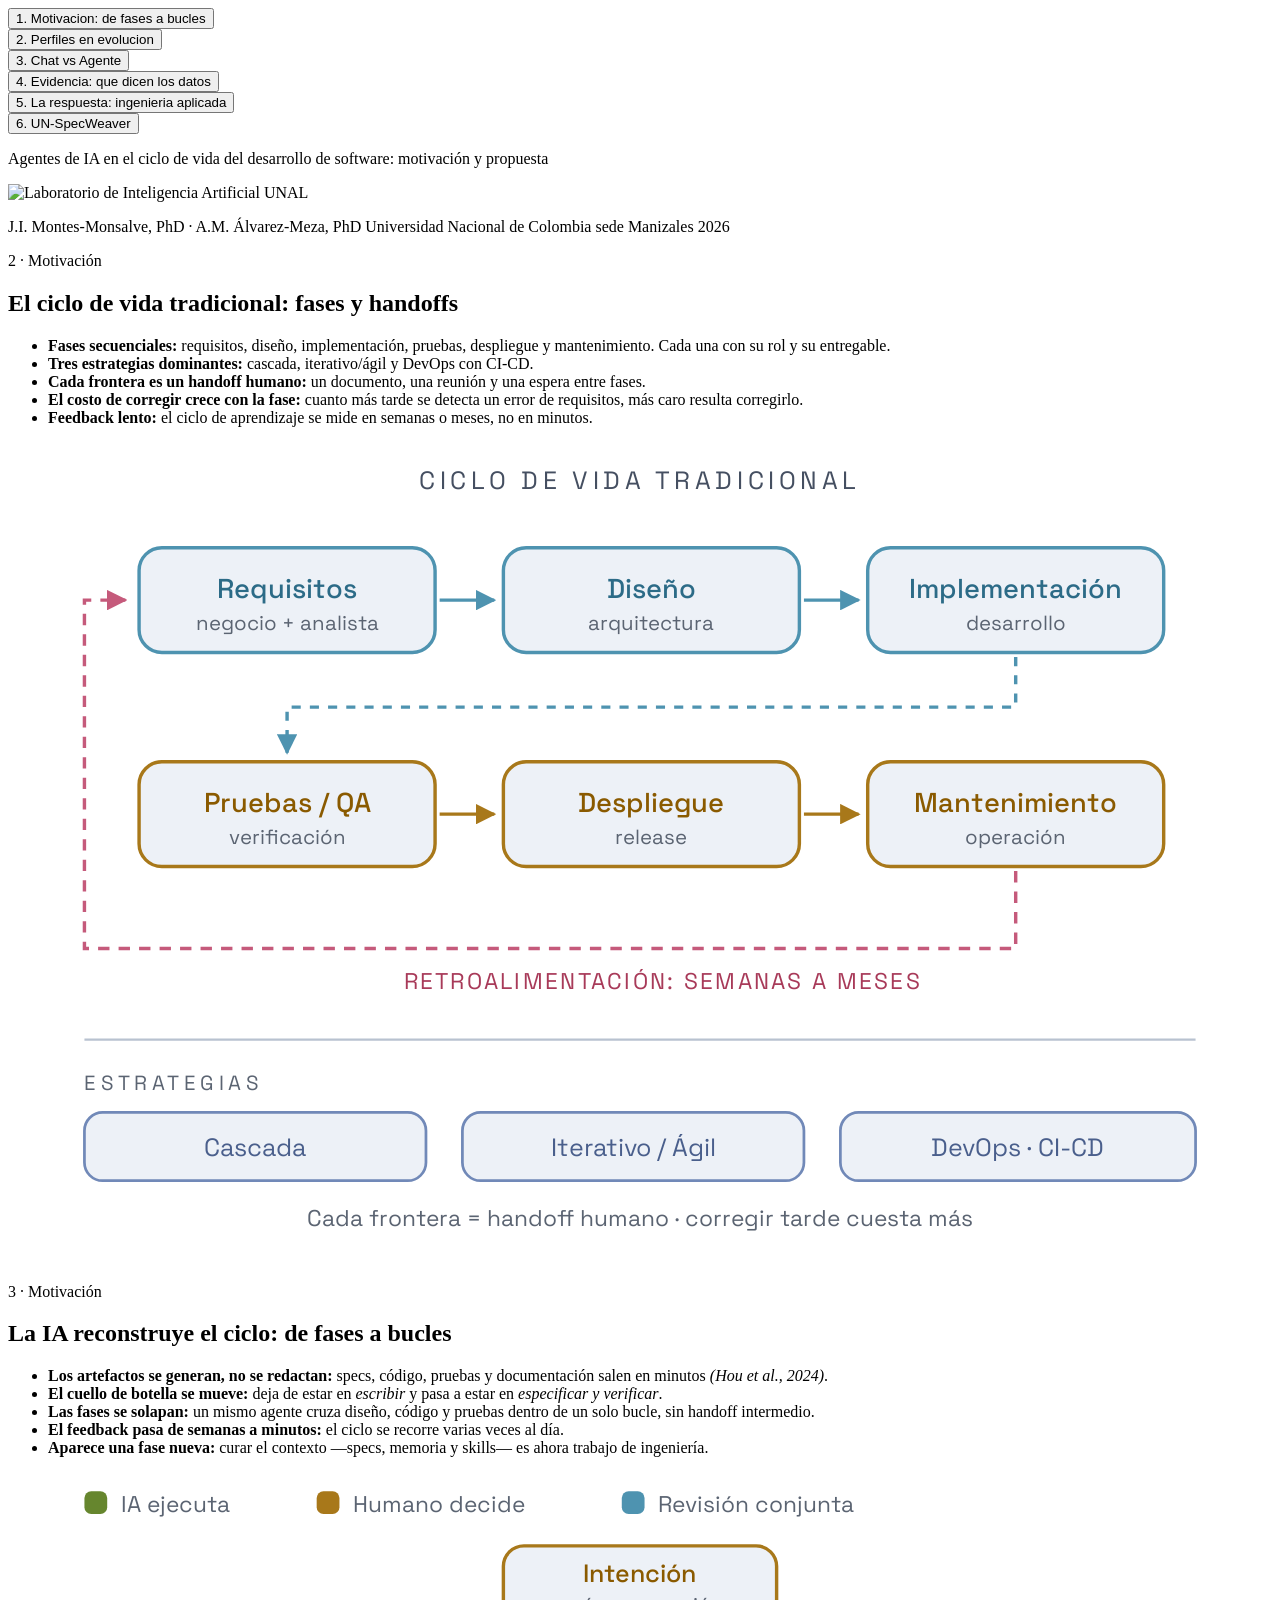
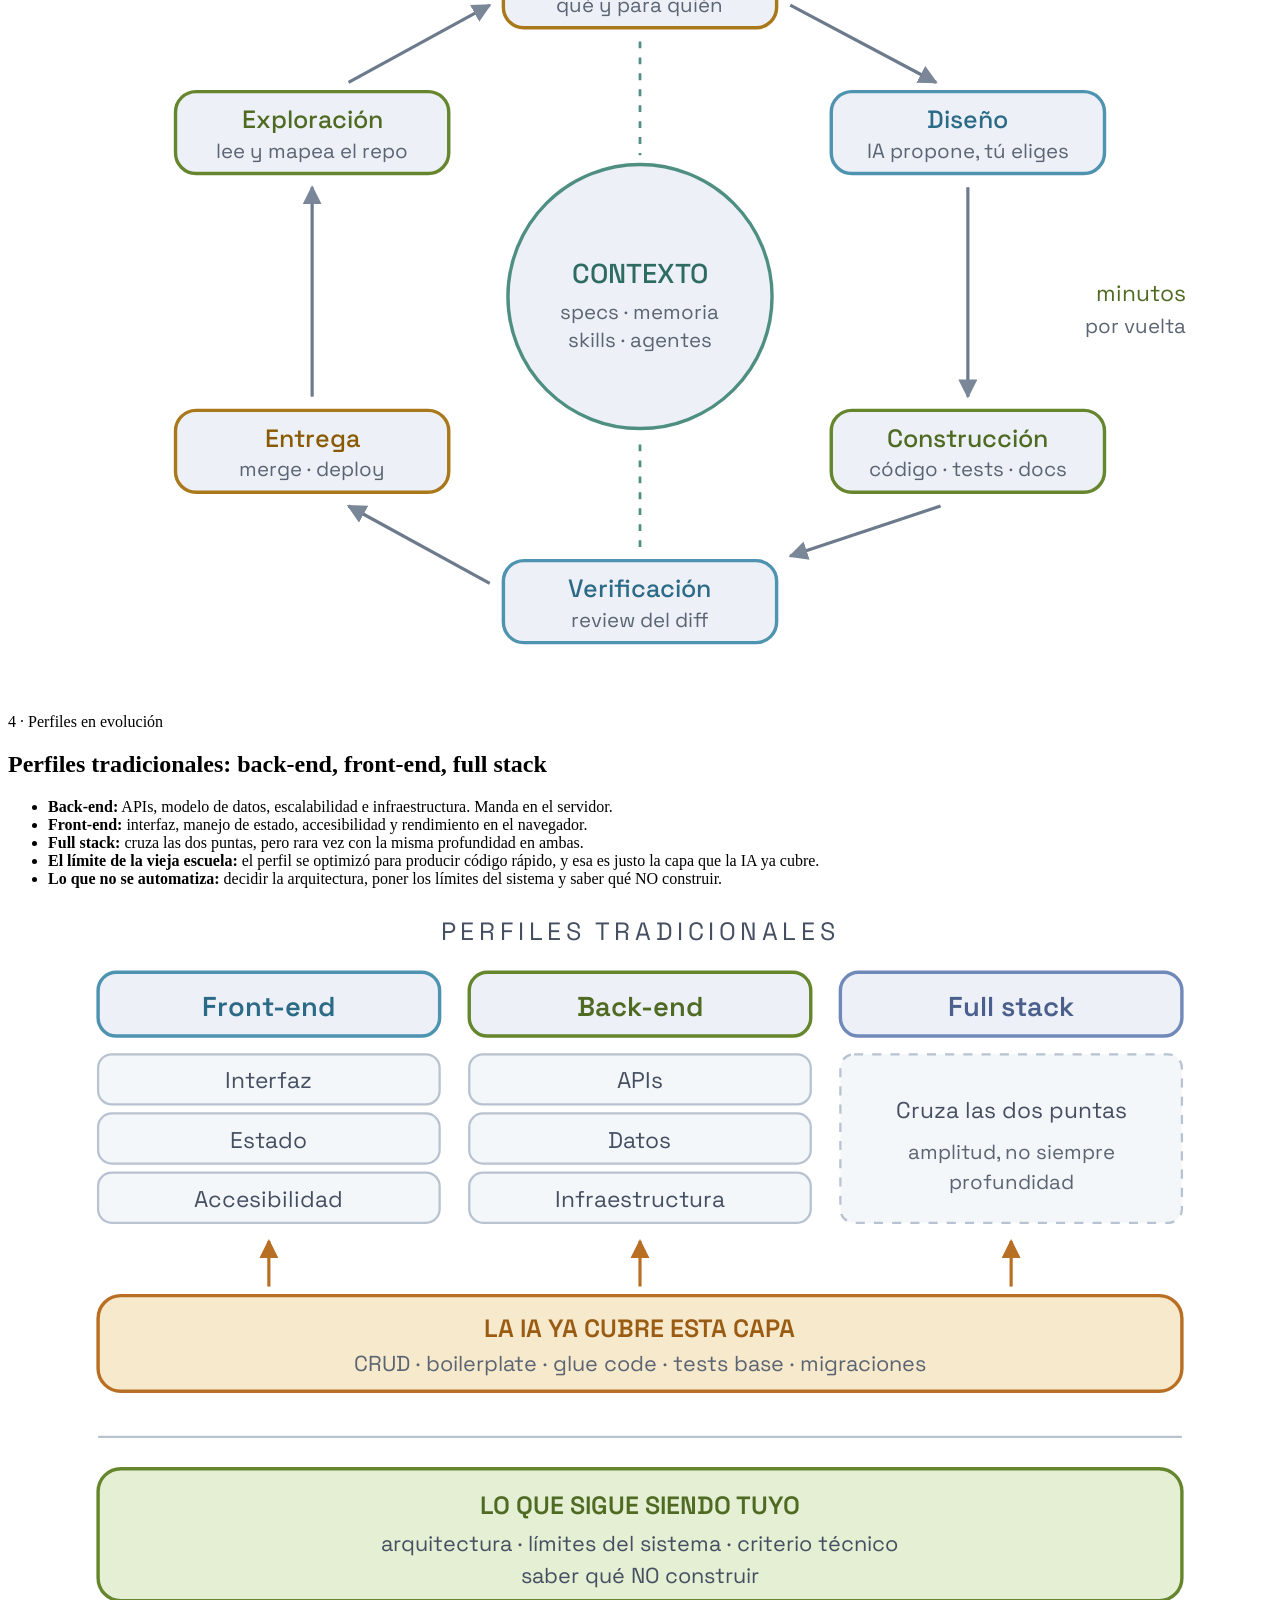
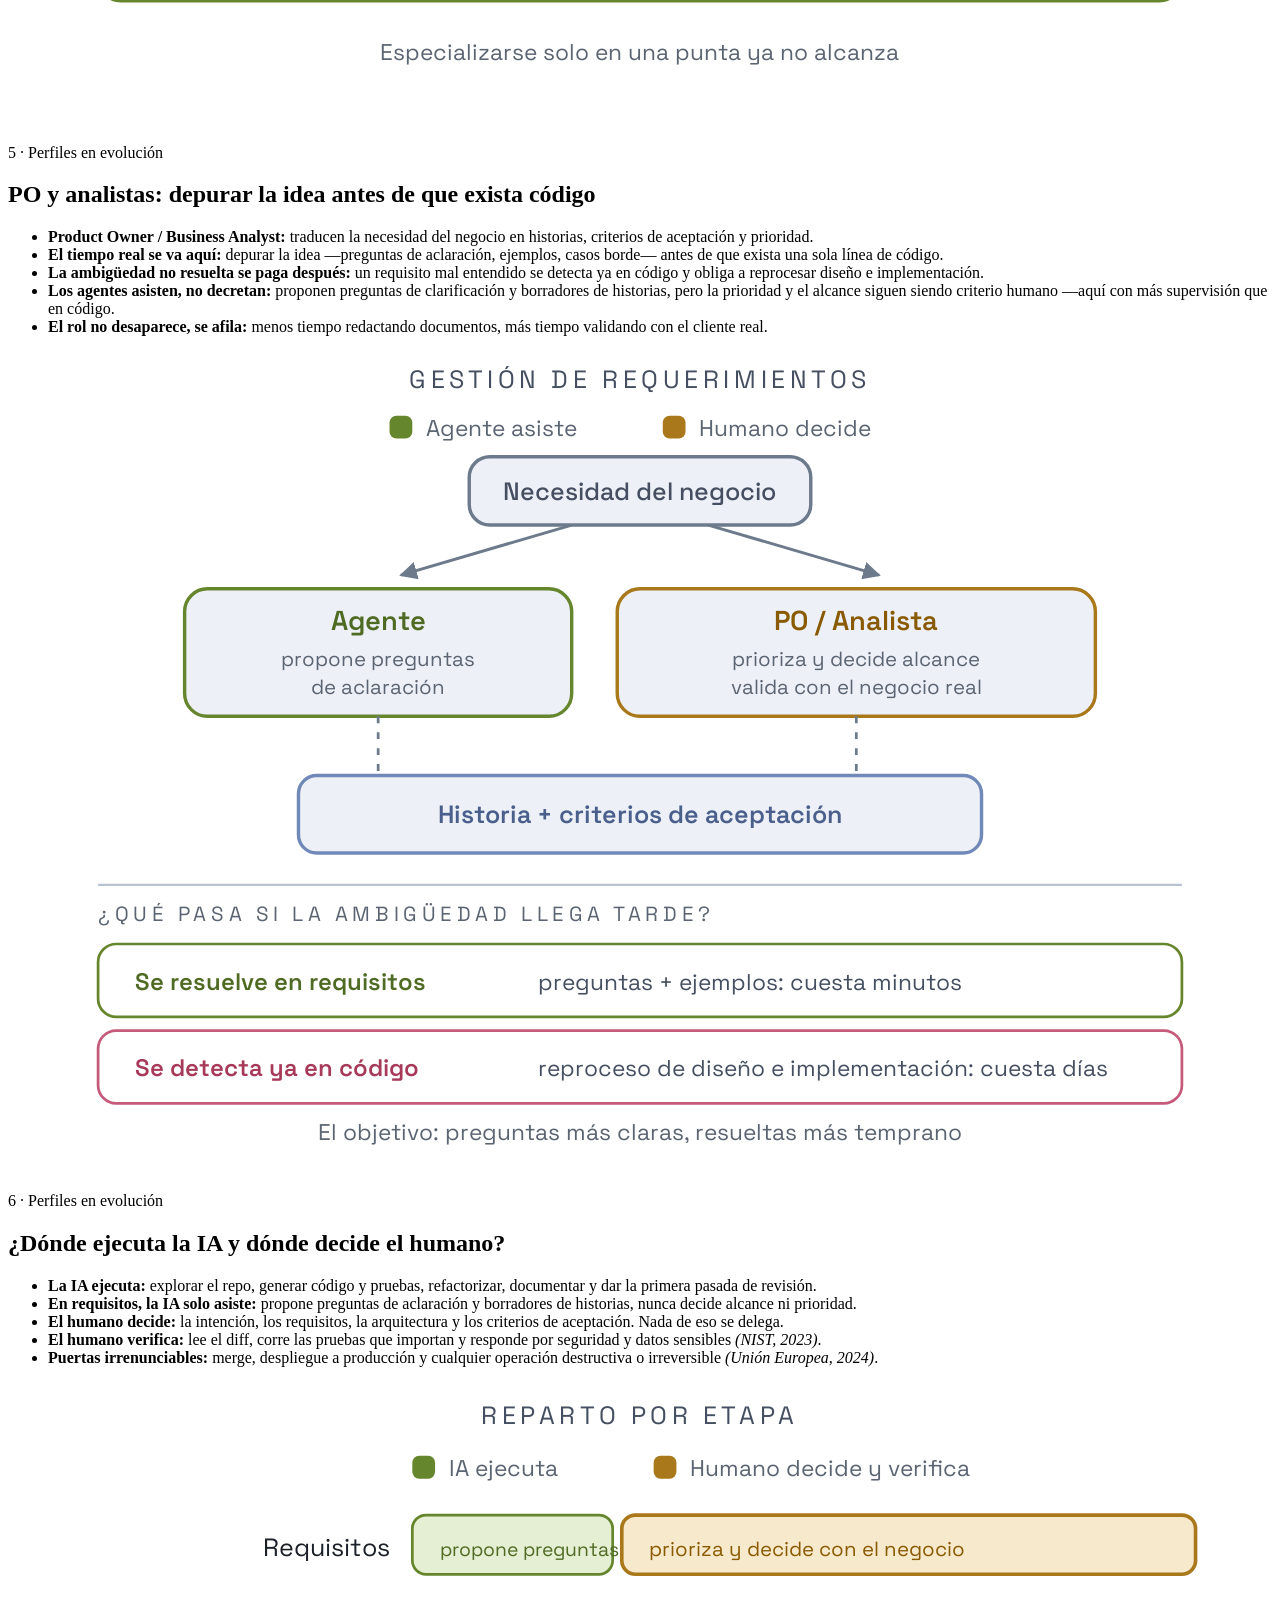
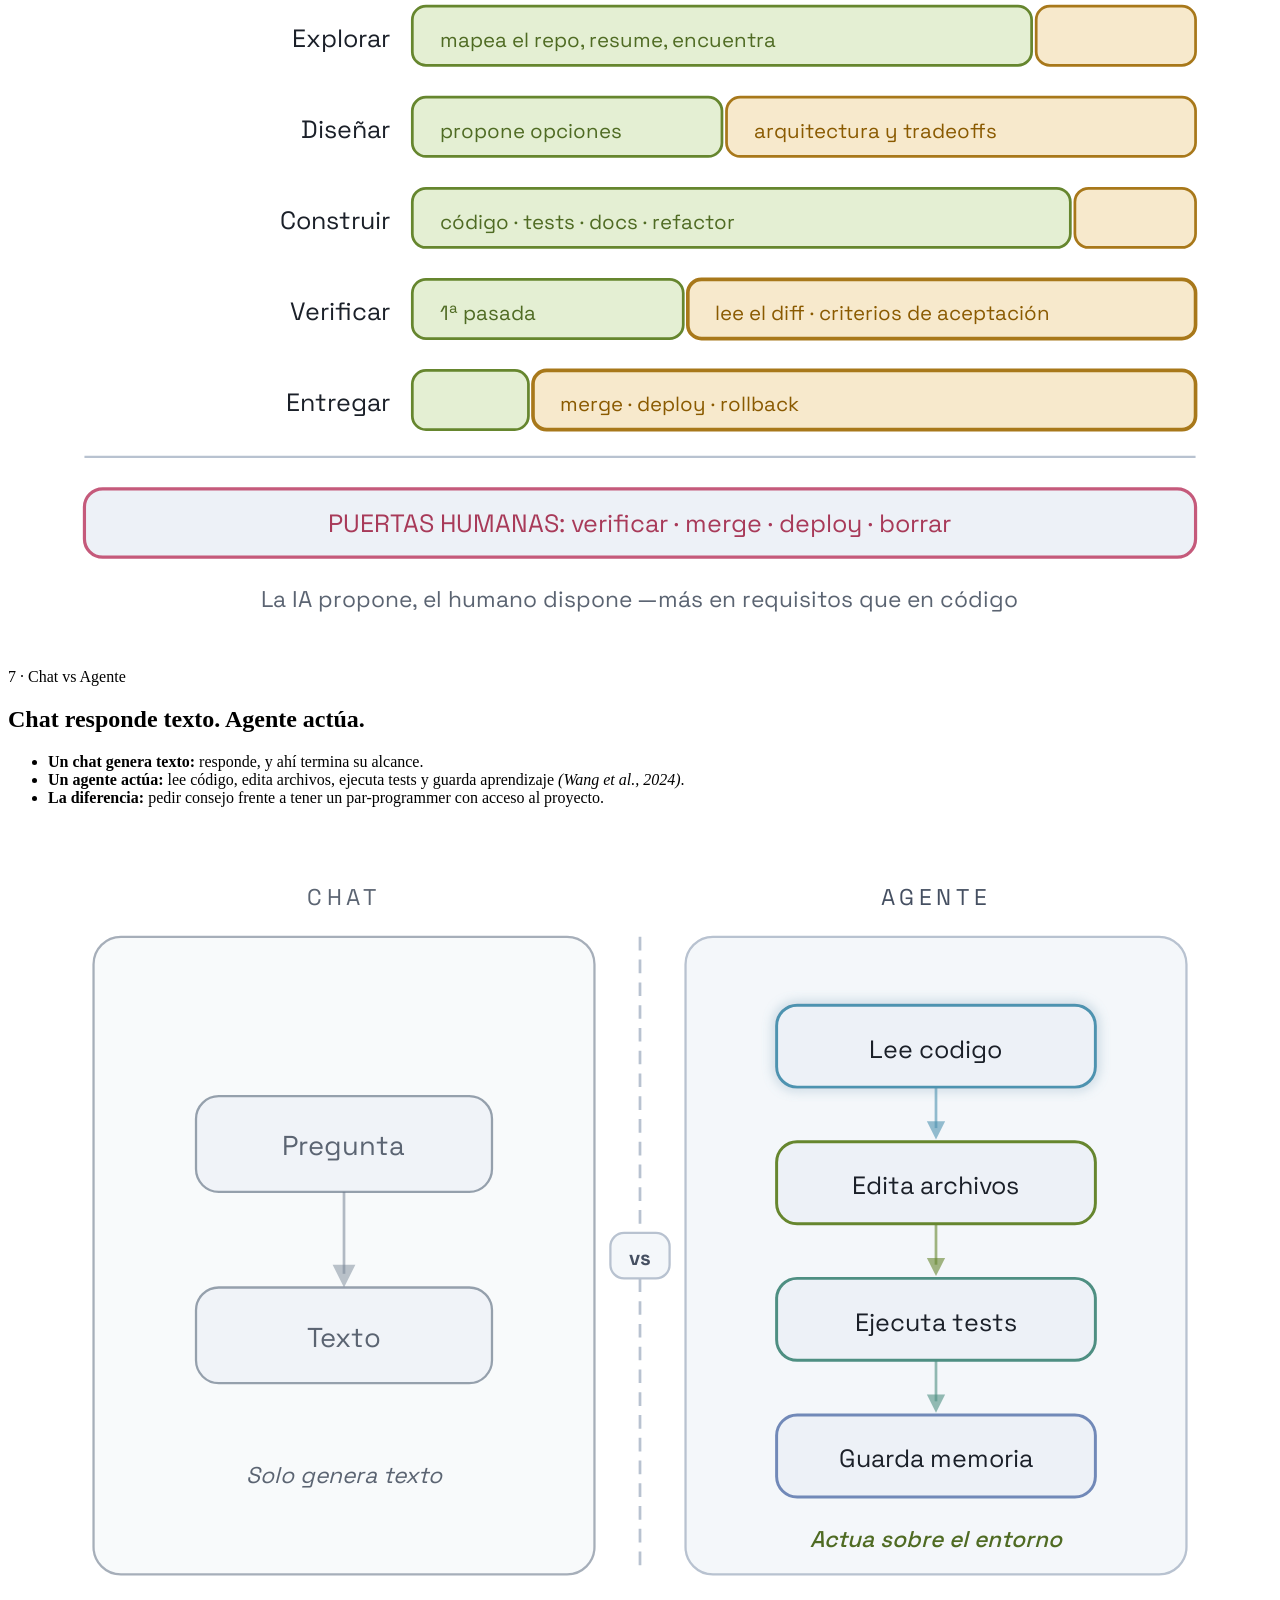
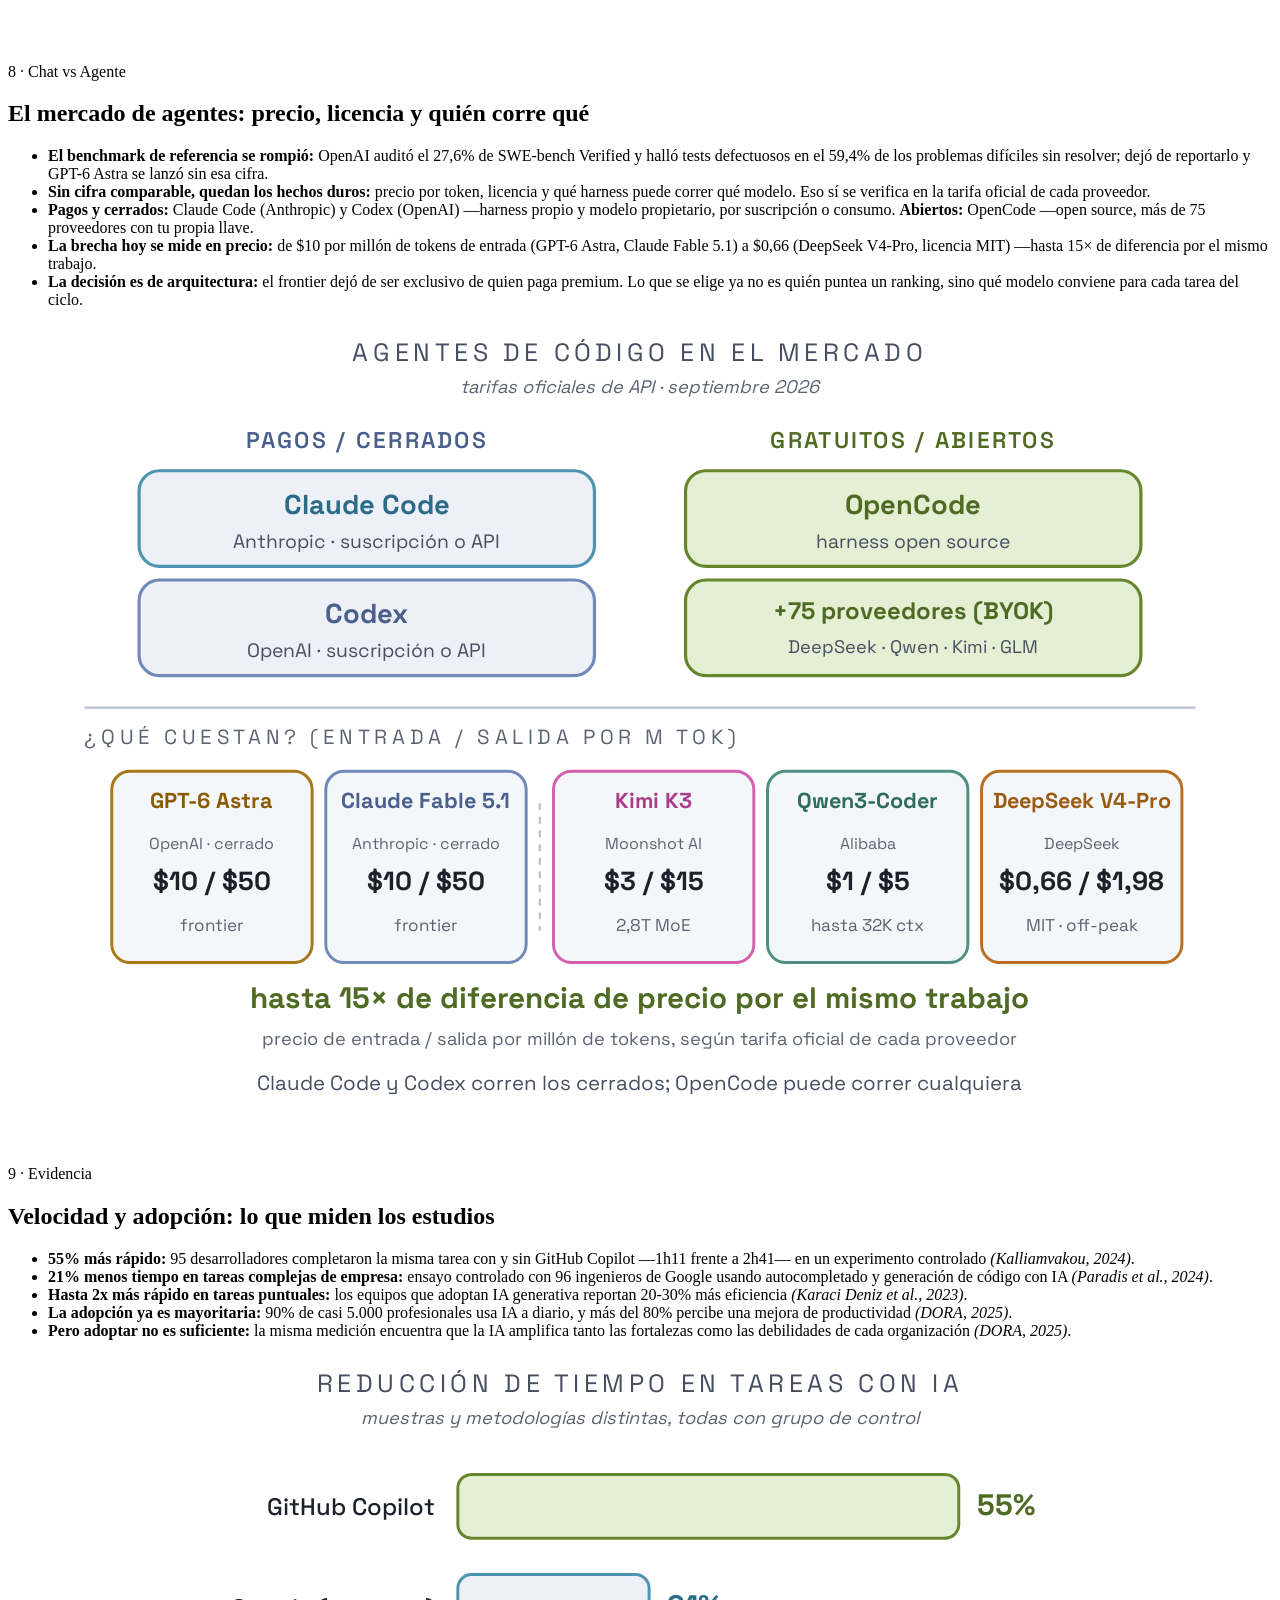
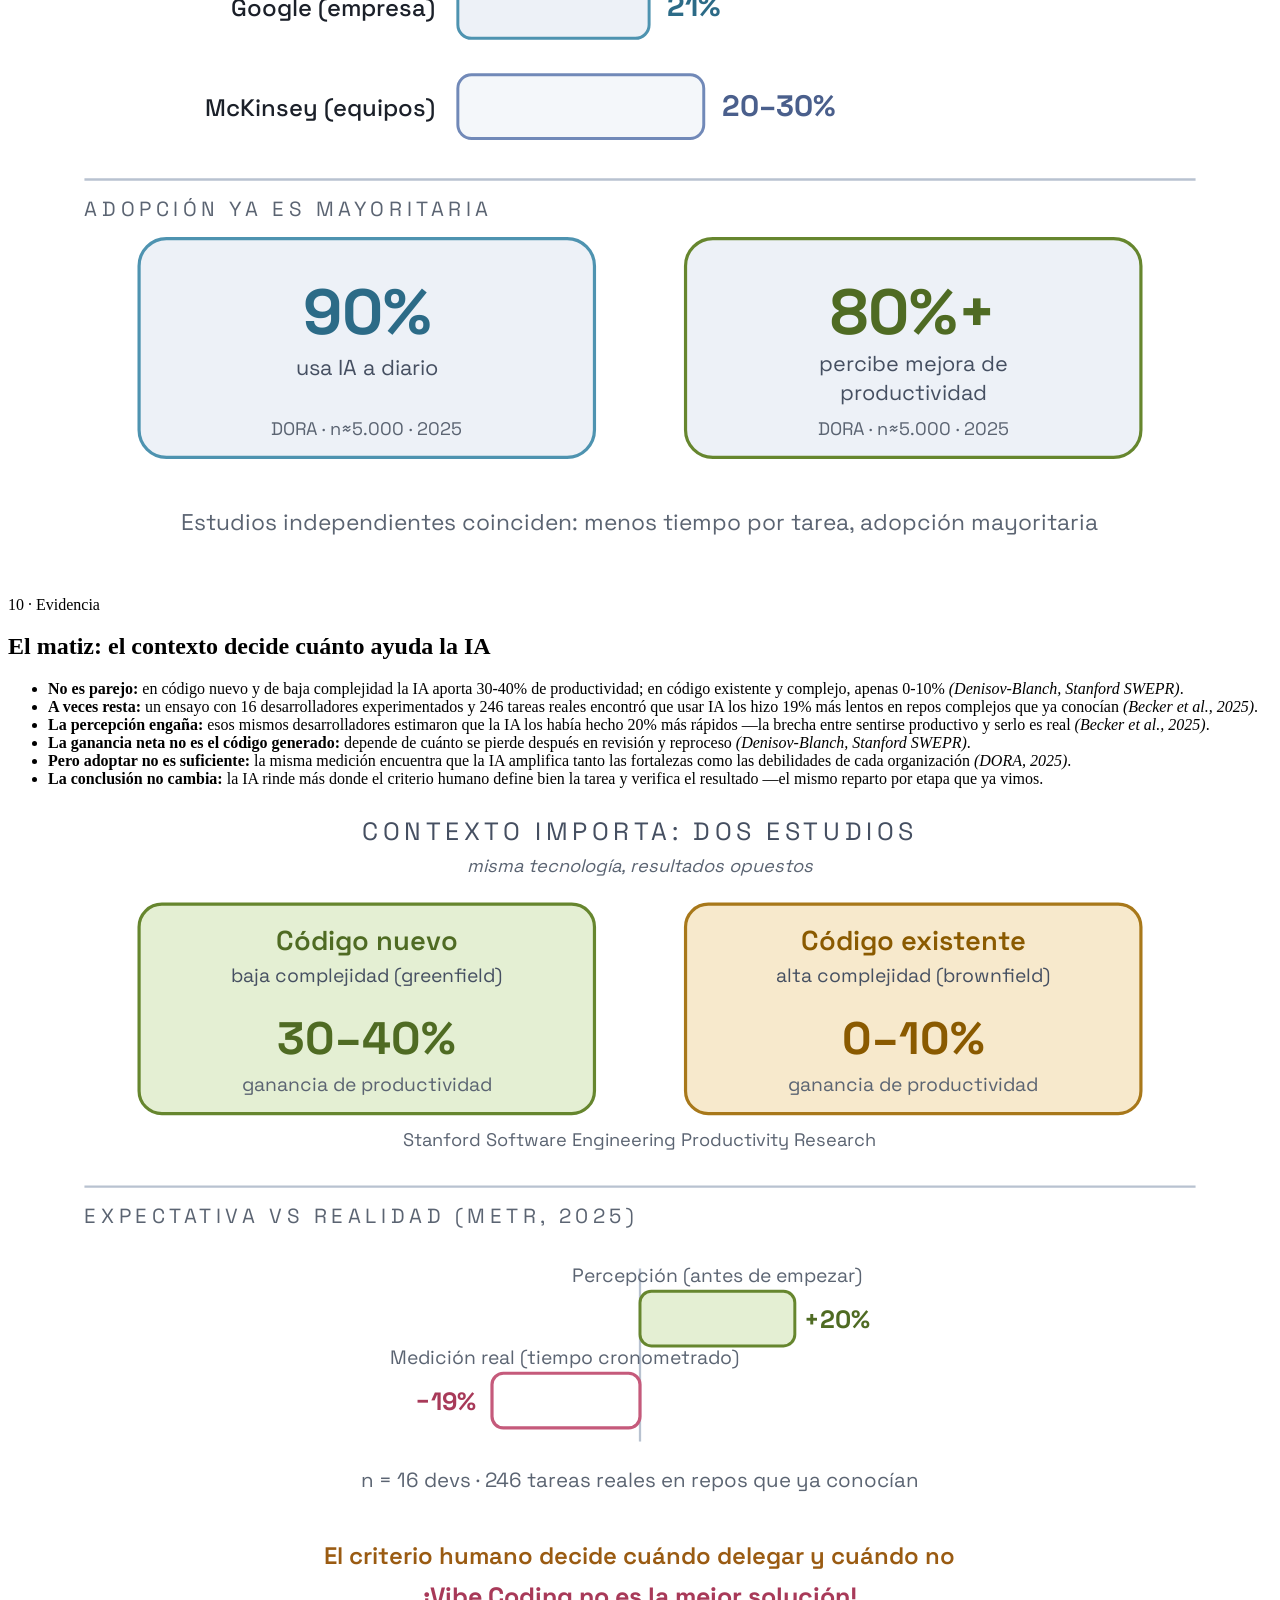
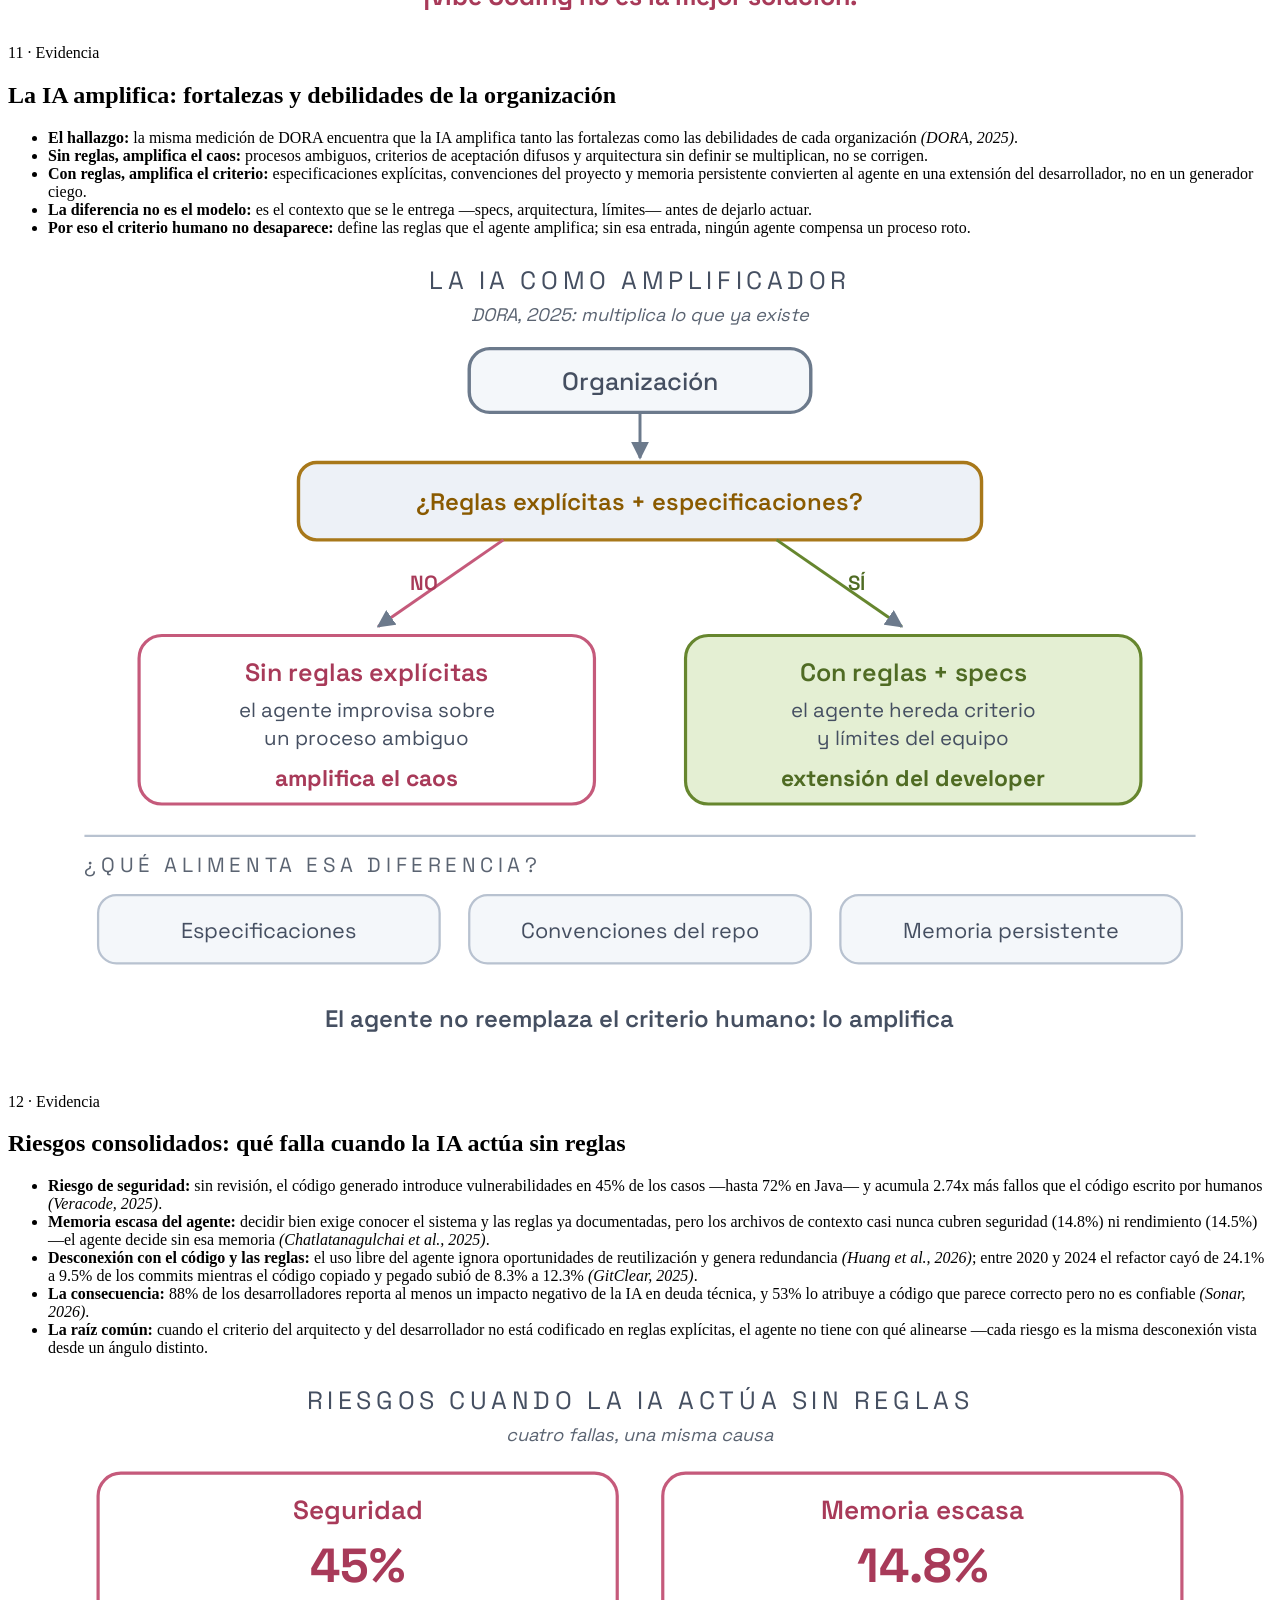
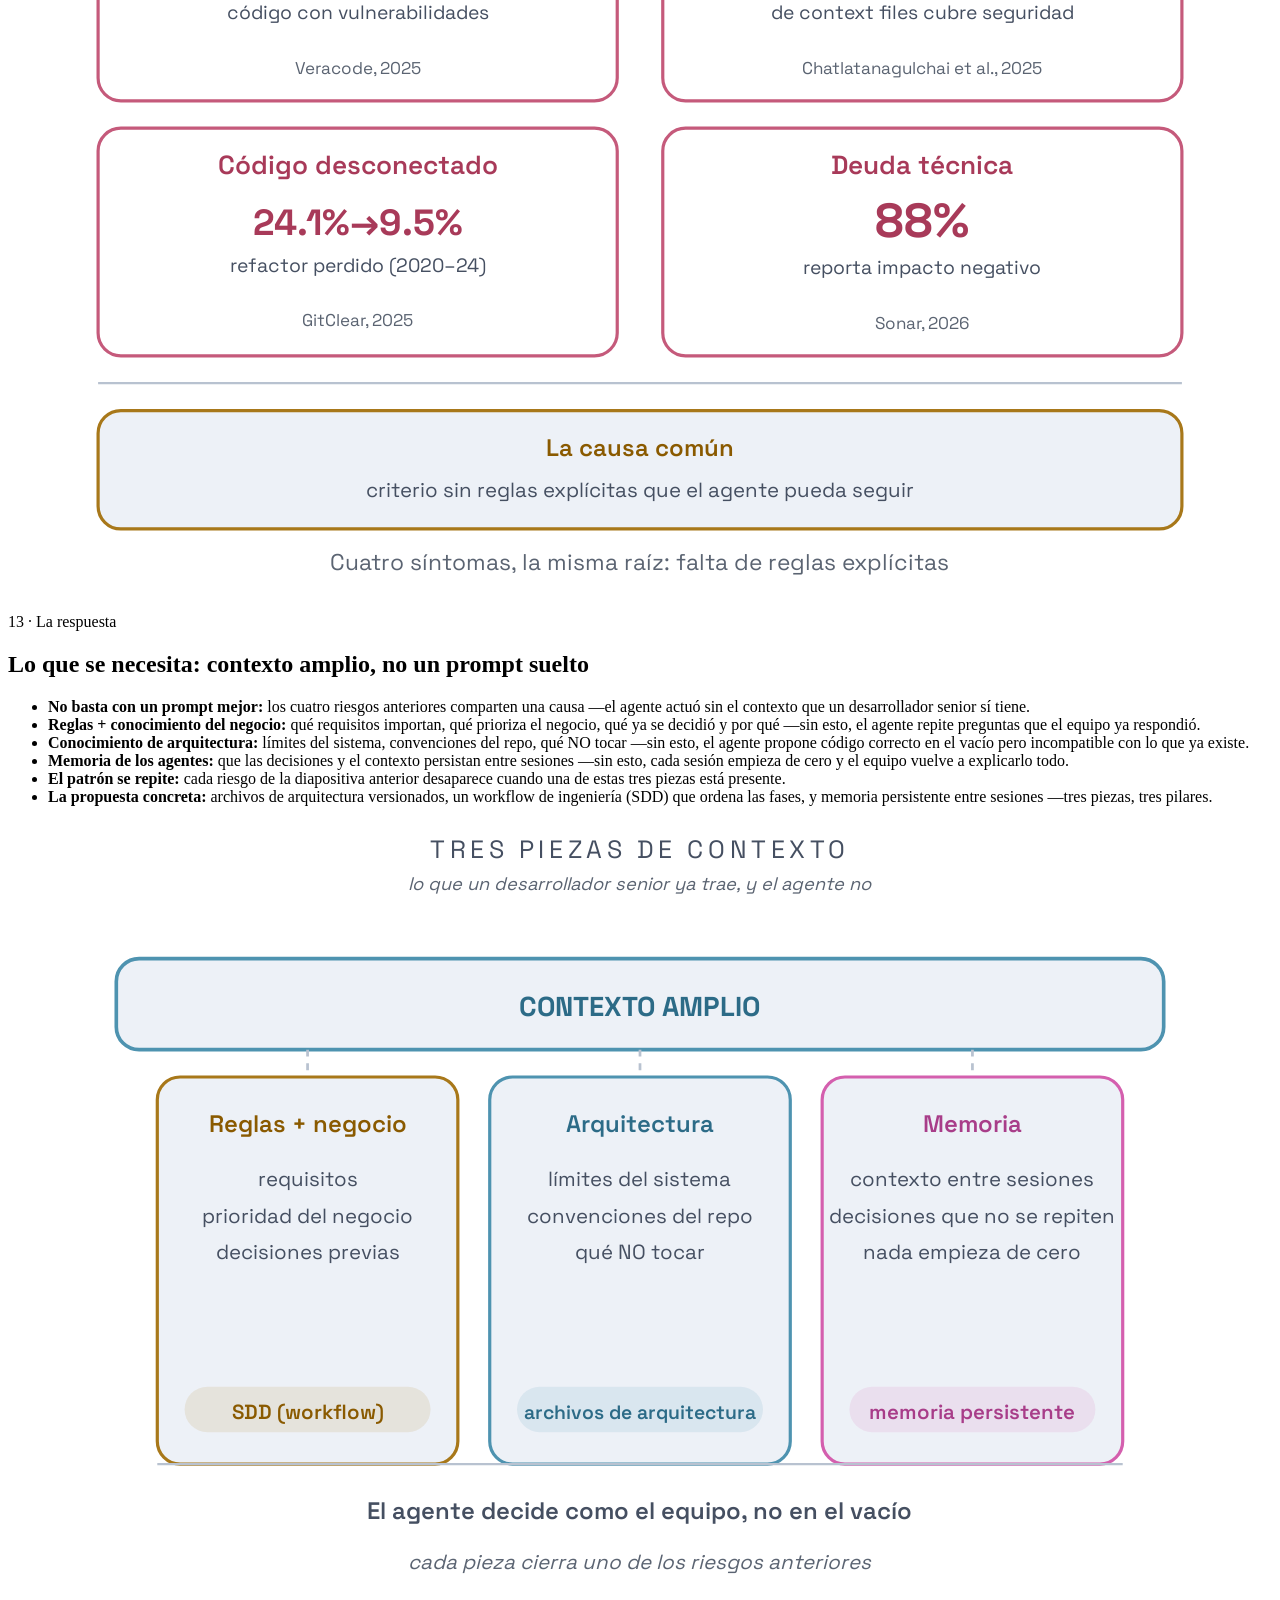
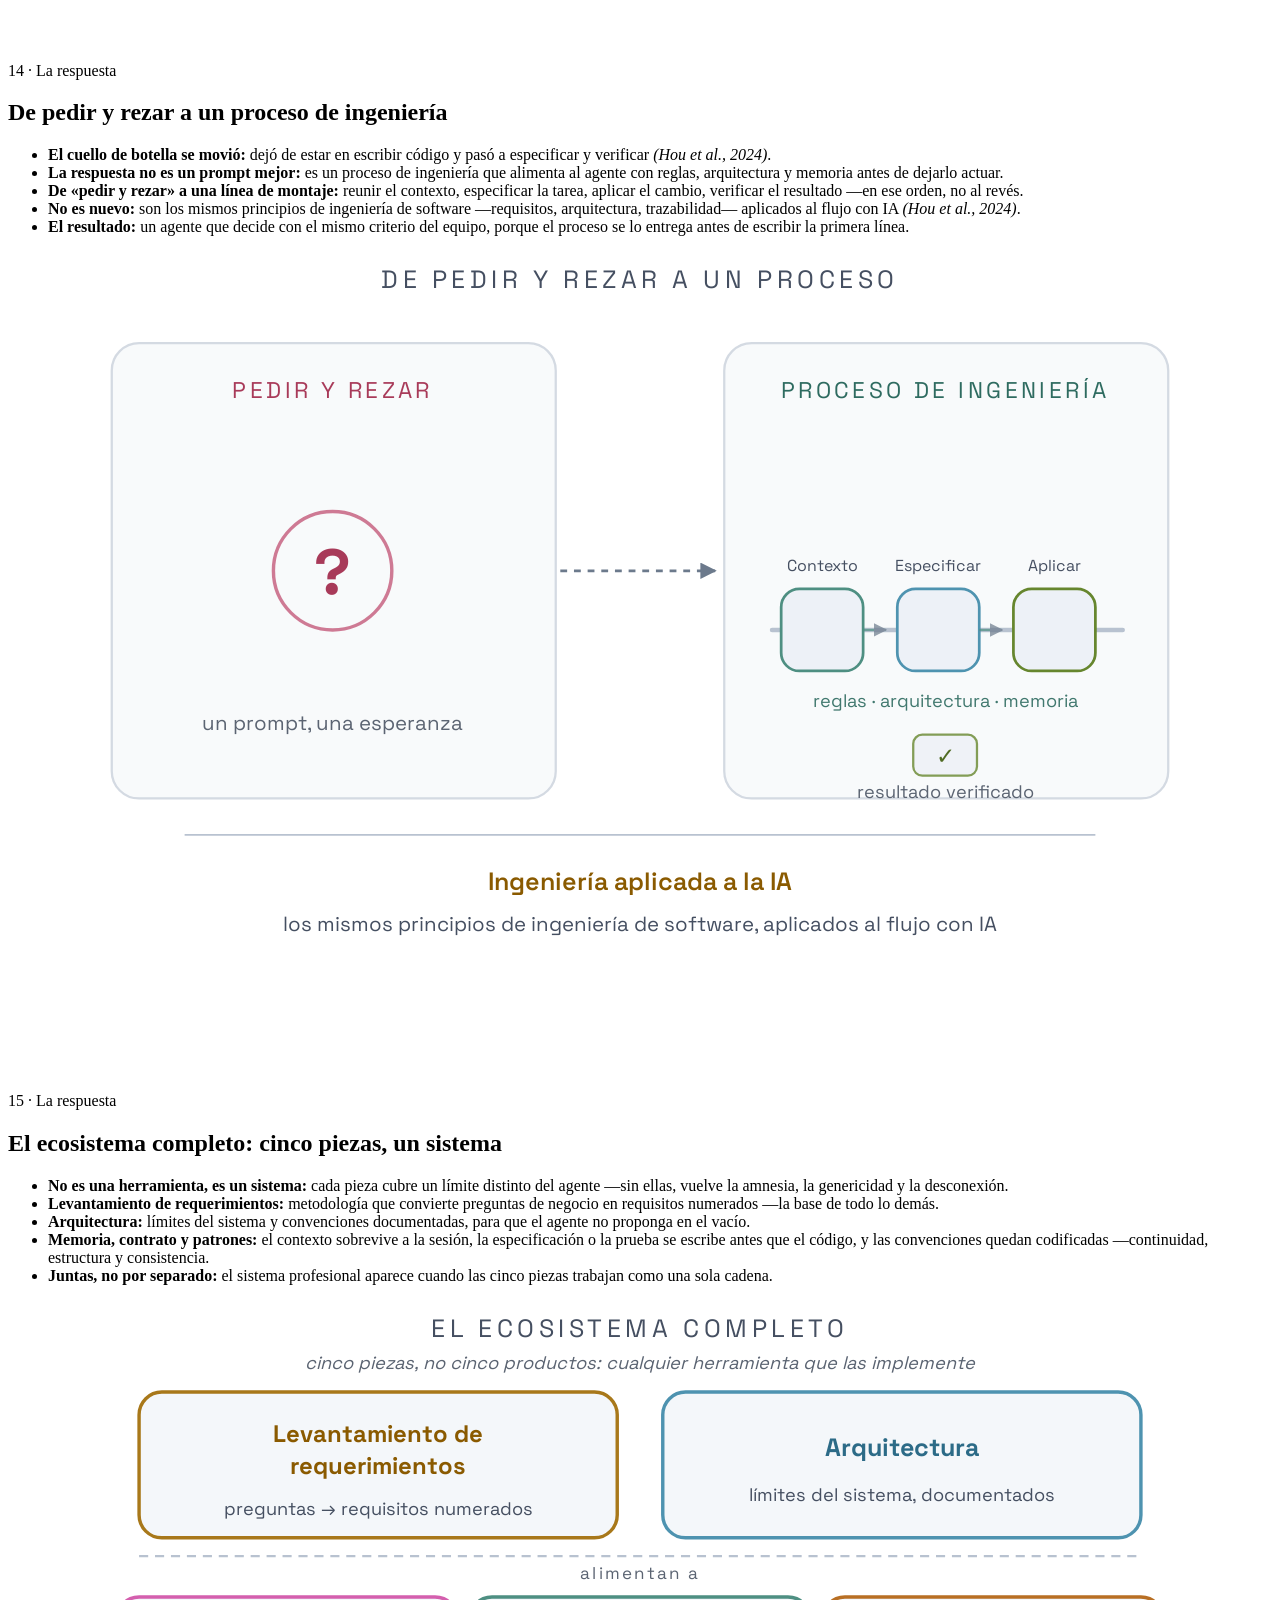
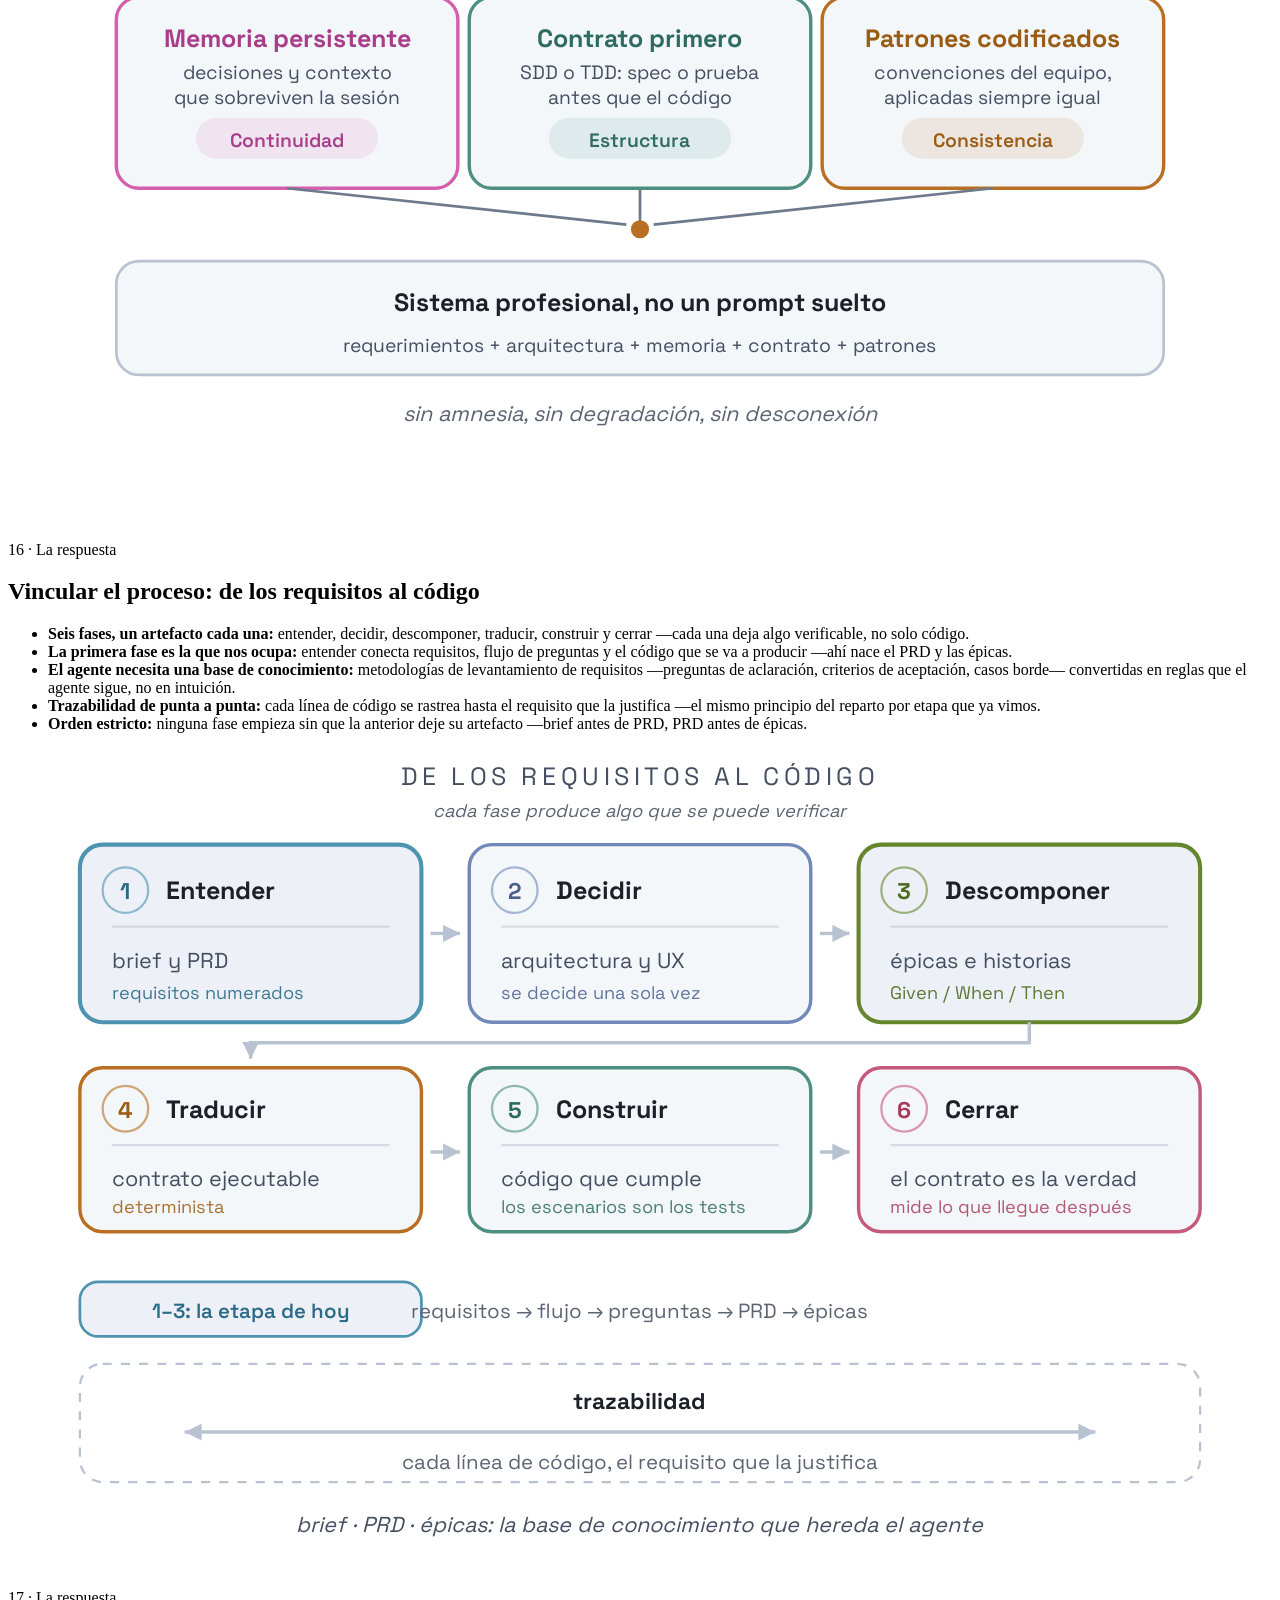
==== commit 326ed8ae: "docs: add GitHub Pages link and vibe coding note on slide 10" ====
--- a/index.html
+++ b/index.html
@@ -1277,7 +1277,8 @@
                 <text x="188" y="266" text-anchor="end" fill="#A83A59" font-family="Space Grotesk,sans-serif" font-size="11" font-weight="700">&minus;19%</text>
 
                 <text x="260" y="300" text-anchor="middle" fill="#5B6472" font-family="Space Grotesk,sans-serif" font-size="9">n = 16 devs · 246 tareas reales en repos que ya conocían</text>
-                <text x="260" y="340" text-anchor="middle" fill="#9A5B12" font-family="Space Grotesk,sans-serif" font-size="10.5" font-weight="600">El criterio humano decide cuándo delegar y cuándo no</text>
+                <text x="260" y="334" text-anchor="middle" fill="#9A5B12" font-family="Space Grotesk,sans-serif" font-size="10.5" font-weight="600">El criterio humano decide cuándo delegar y cuándo no</text>
+                <text x="260" y="352" text-anchor="middle" fill="#A83A59" font-family="Space Grotesk,sans-serif" font-size="11" font-weight="700">¡Vibe Coding no es la mejor solución!</text>
               </svg>
             </figure>
           </article>
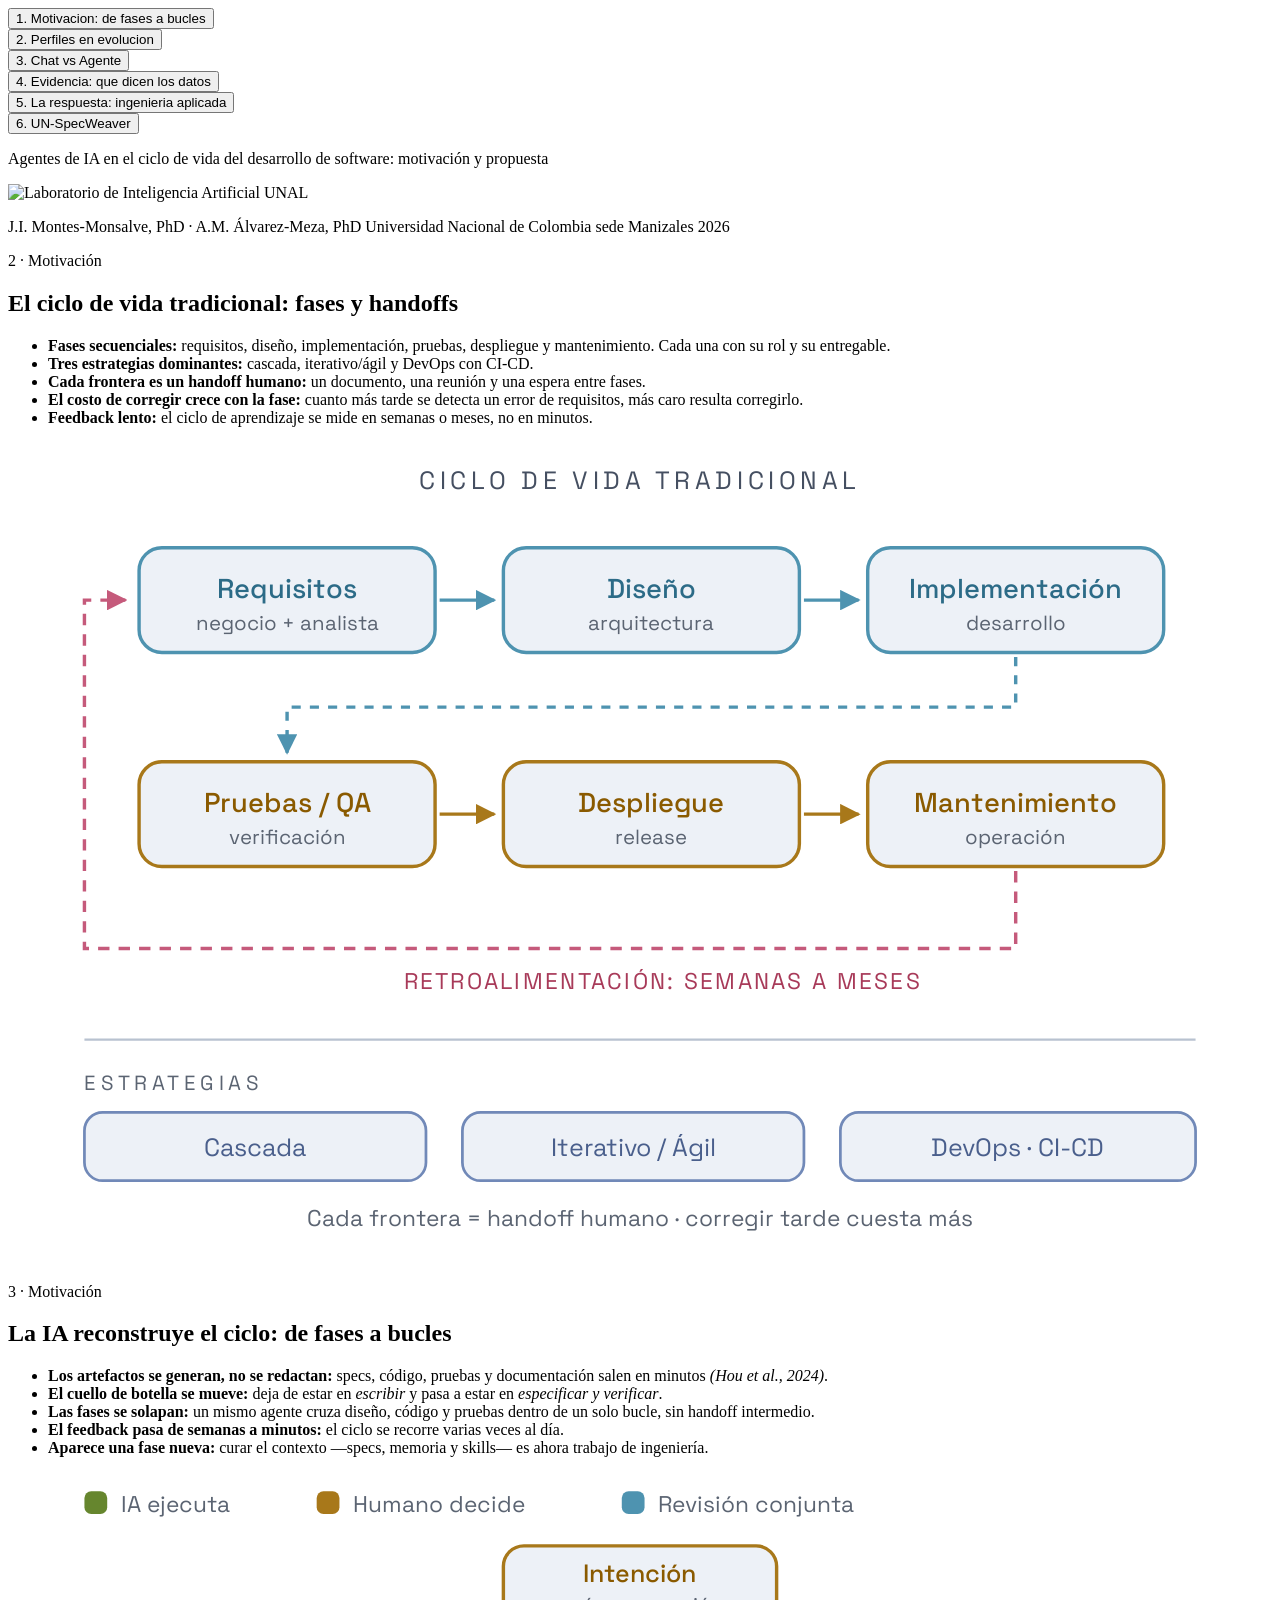
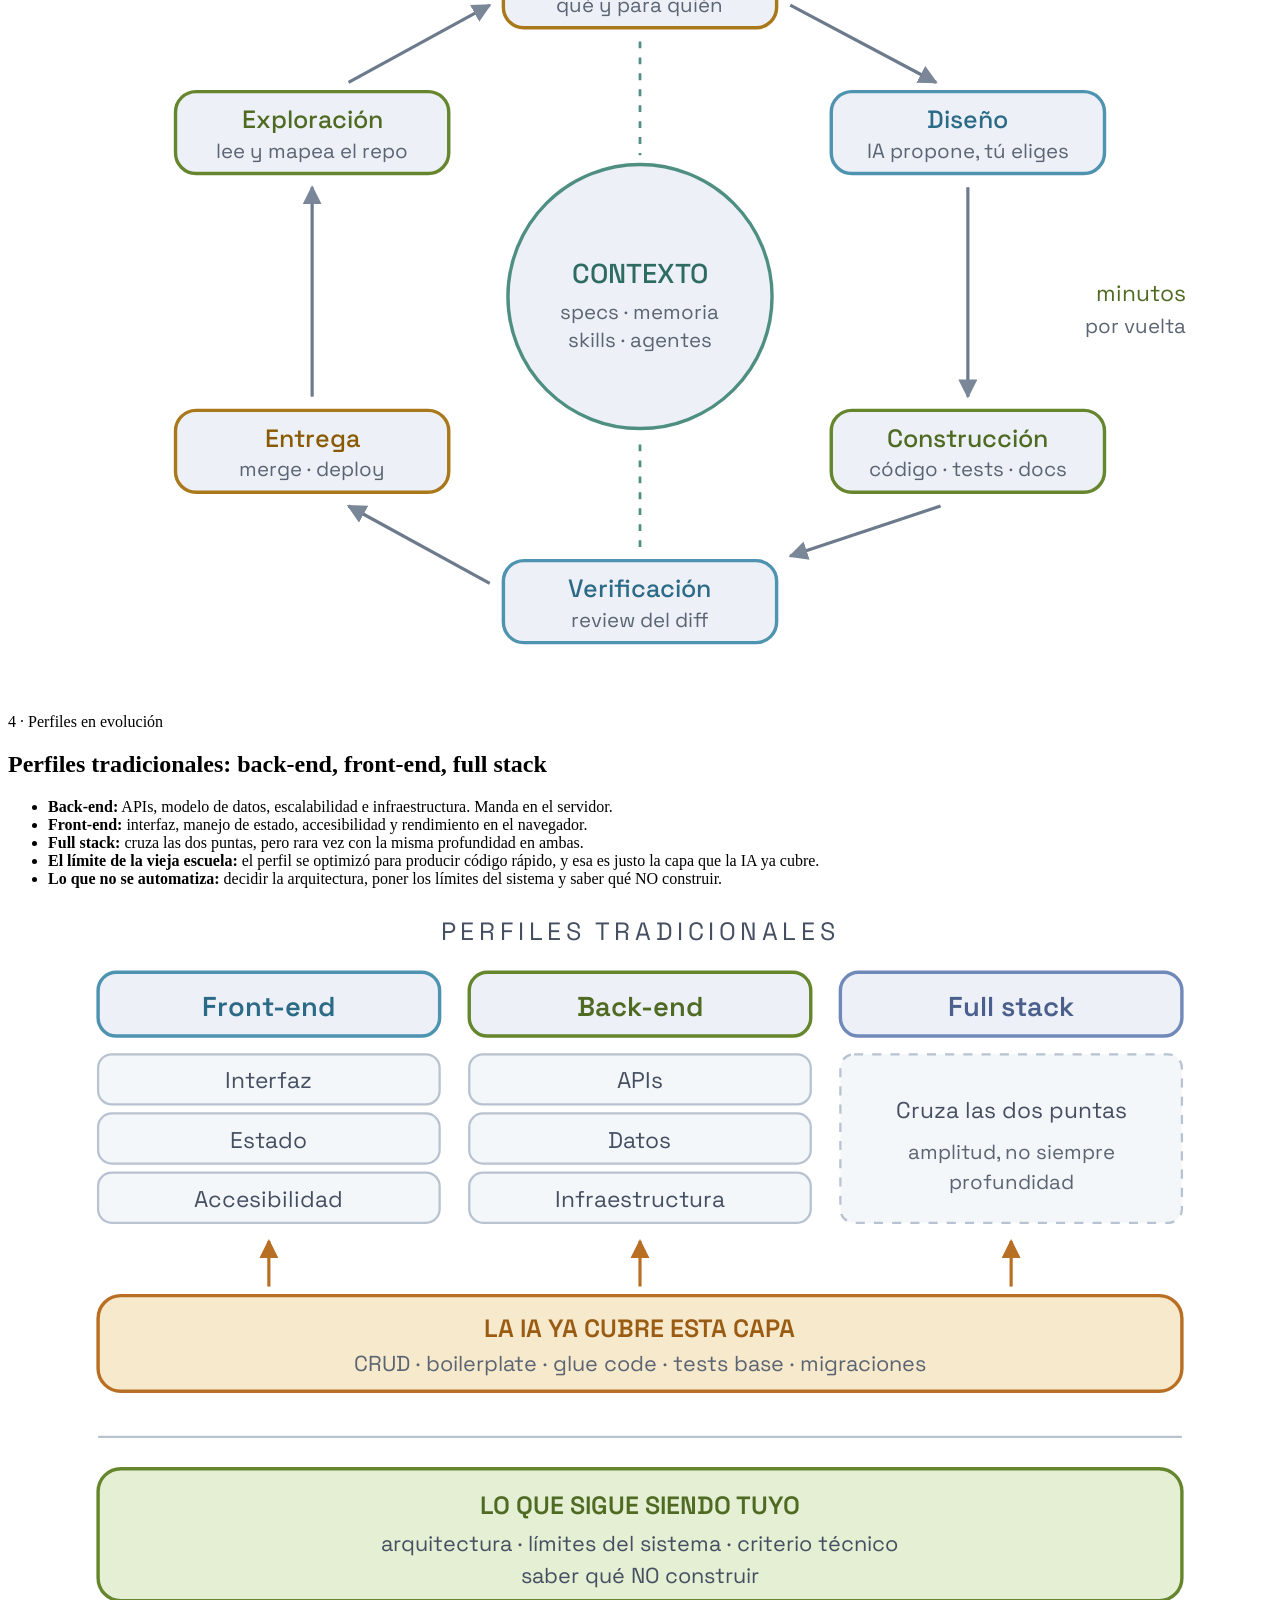
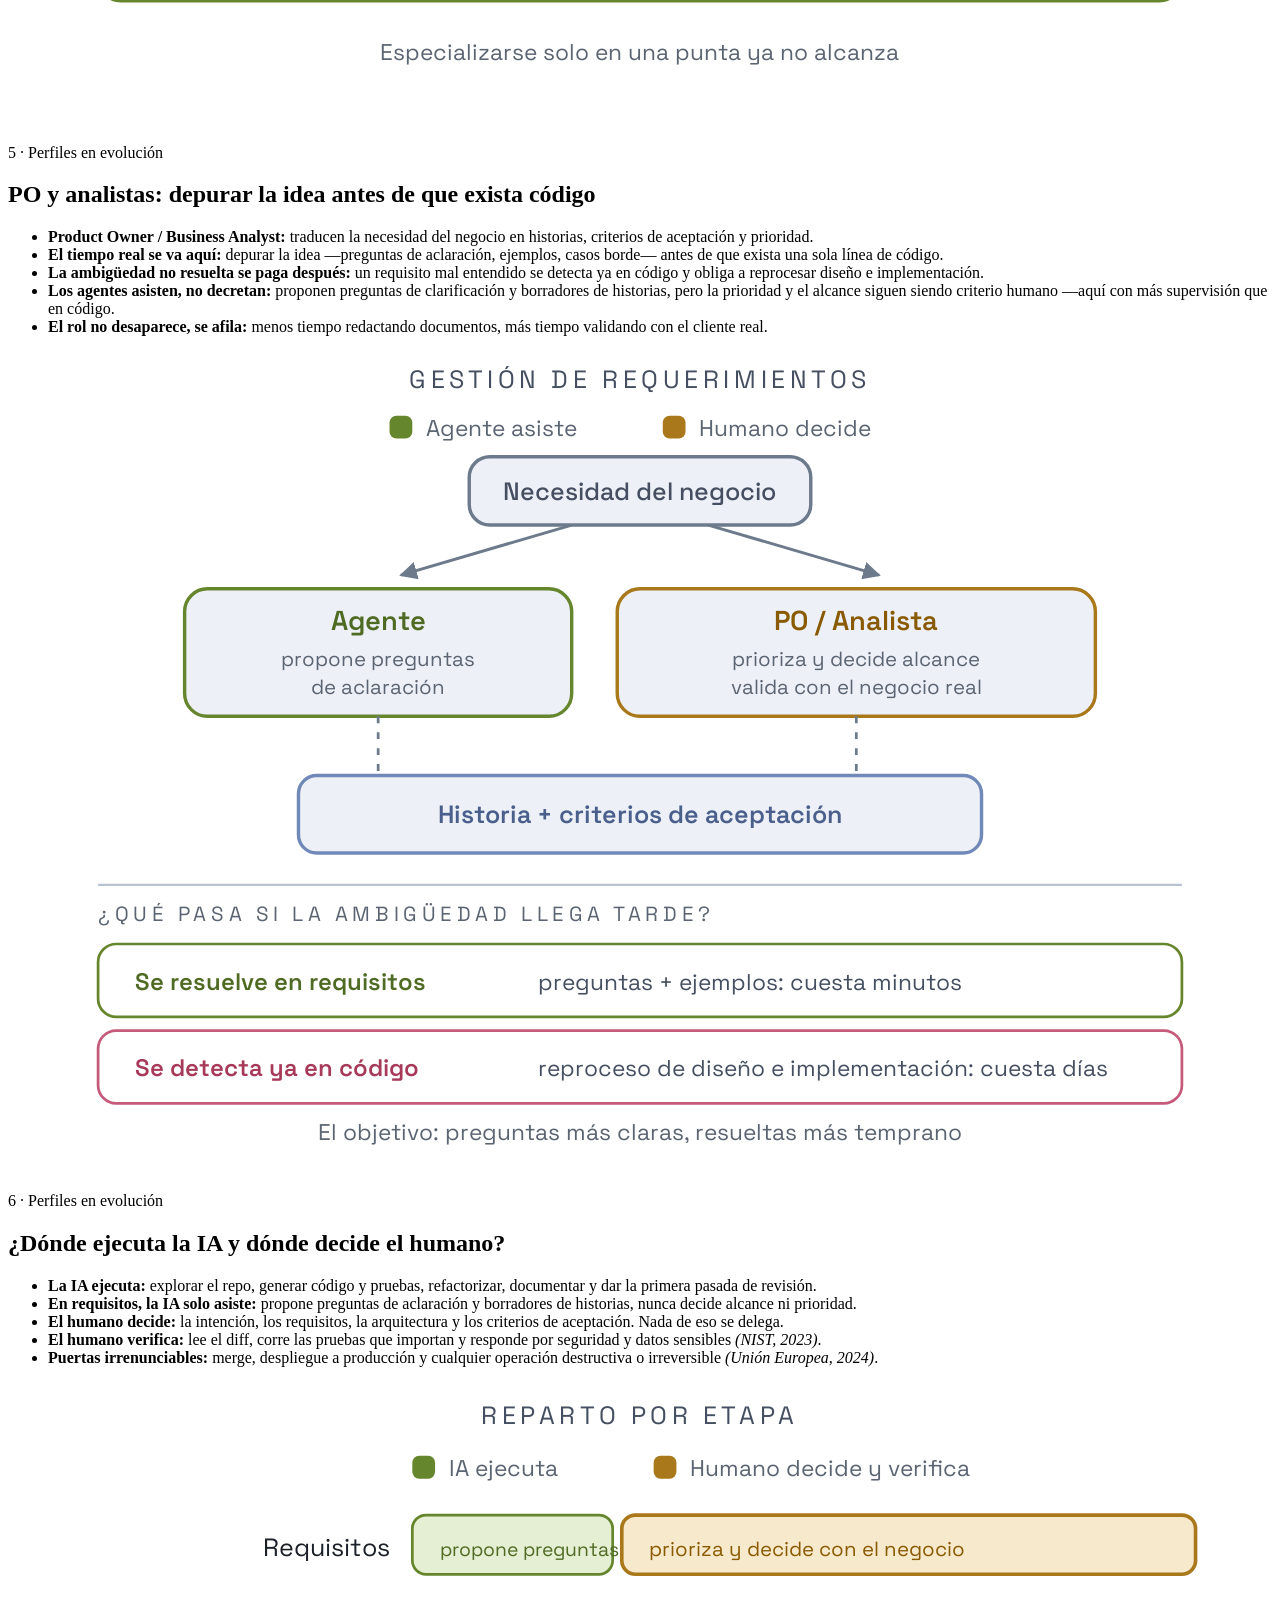
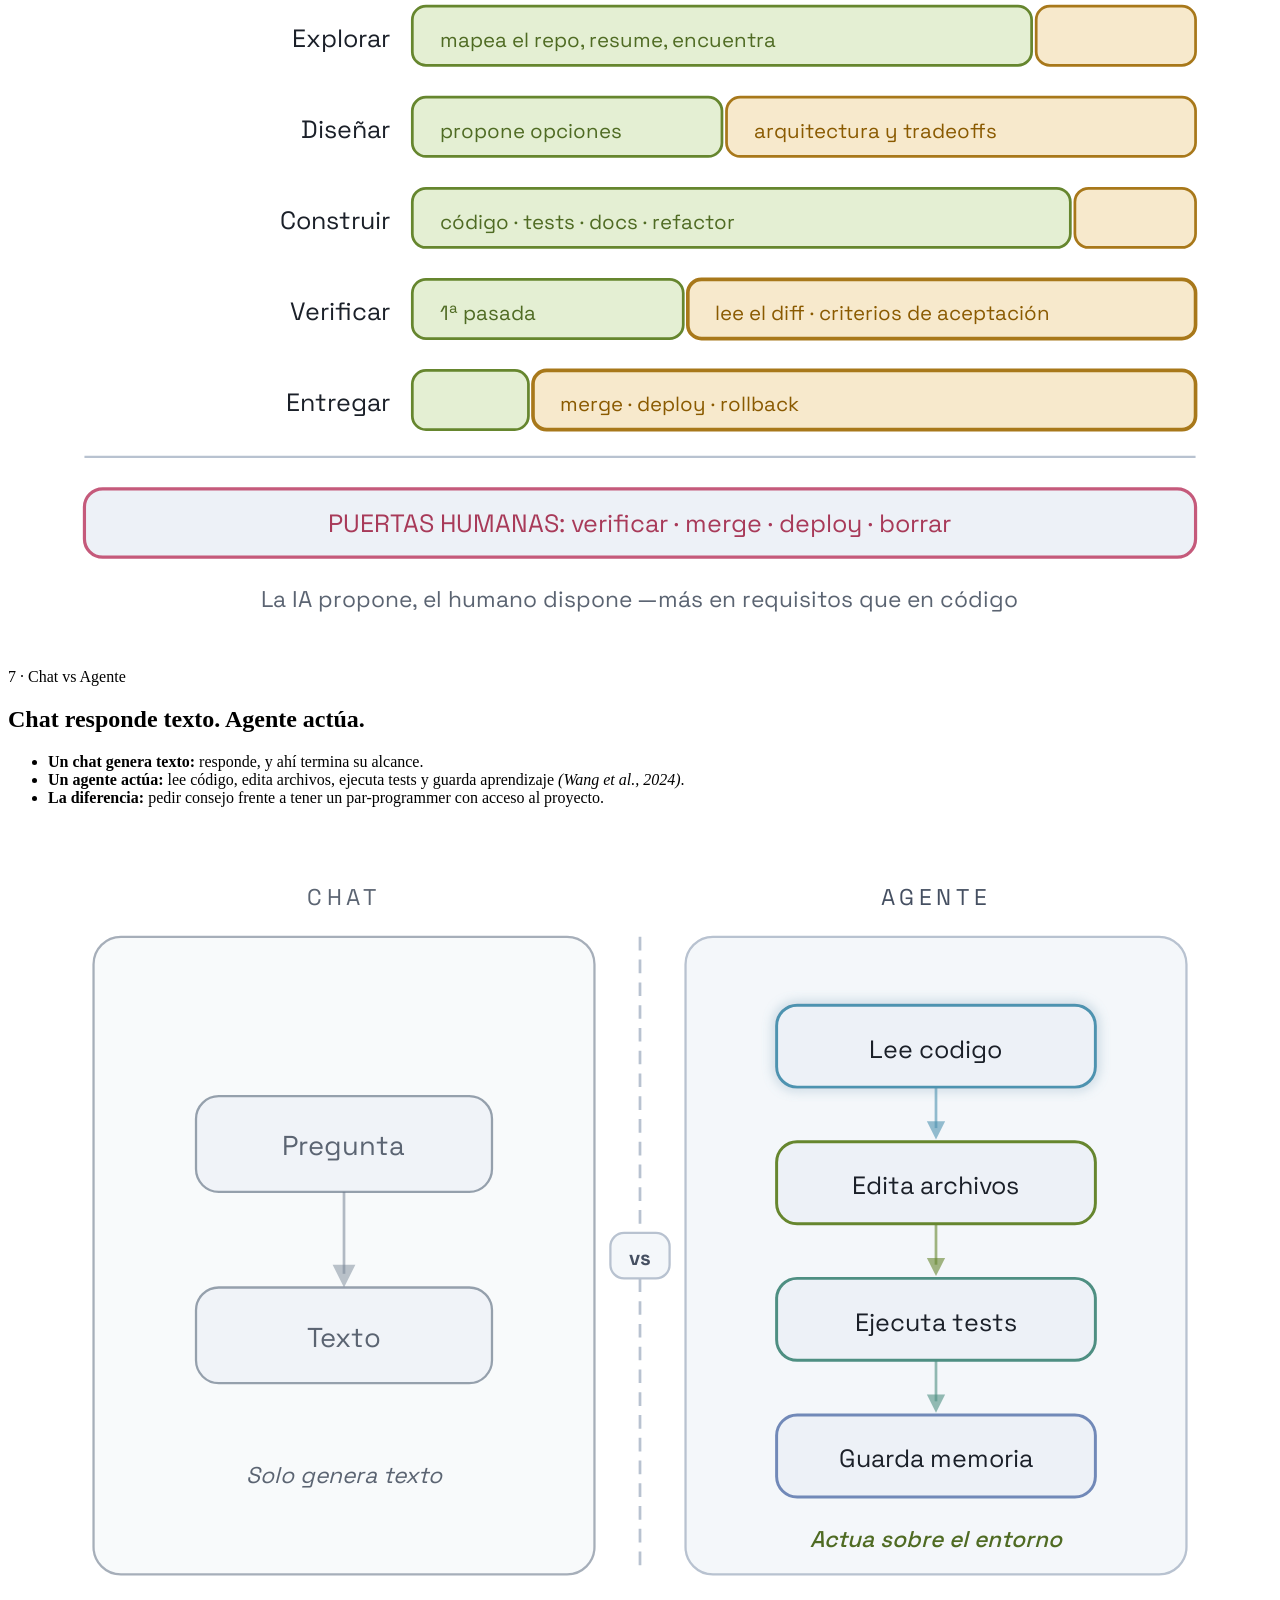
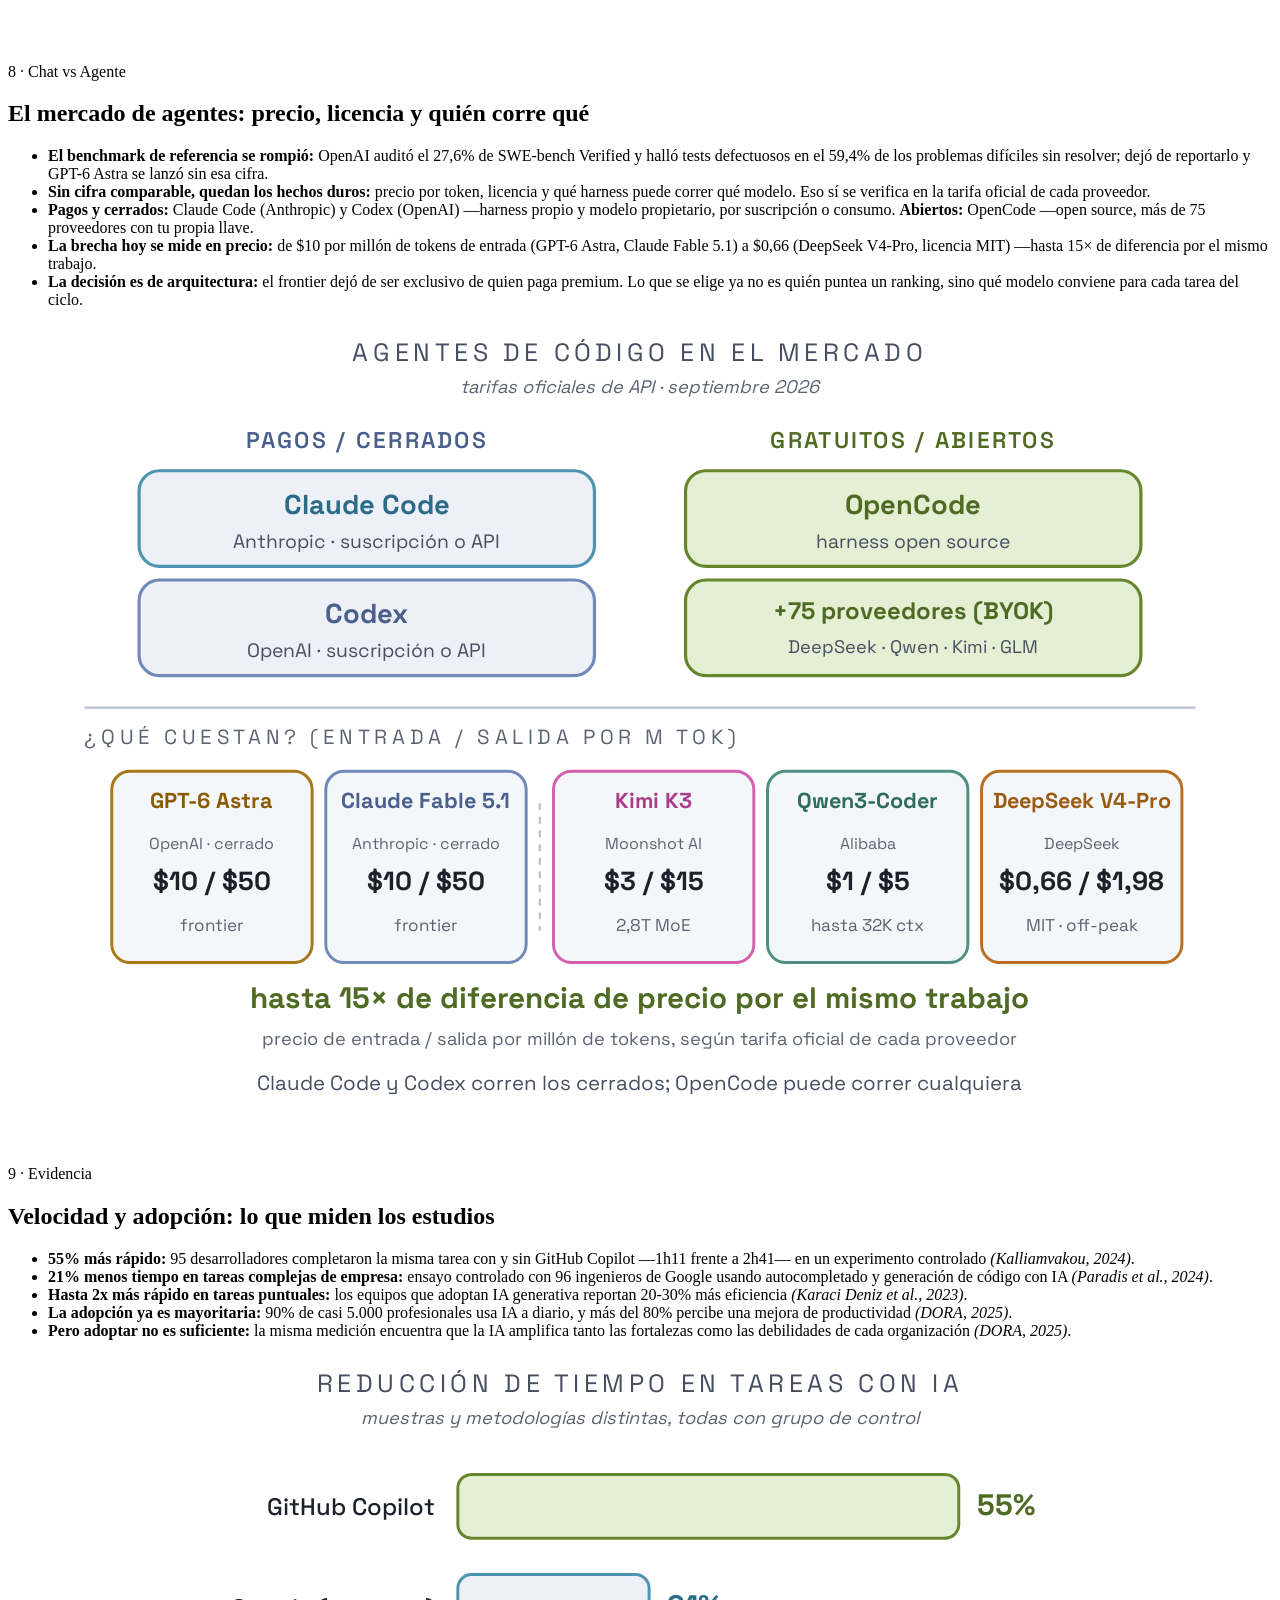
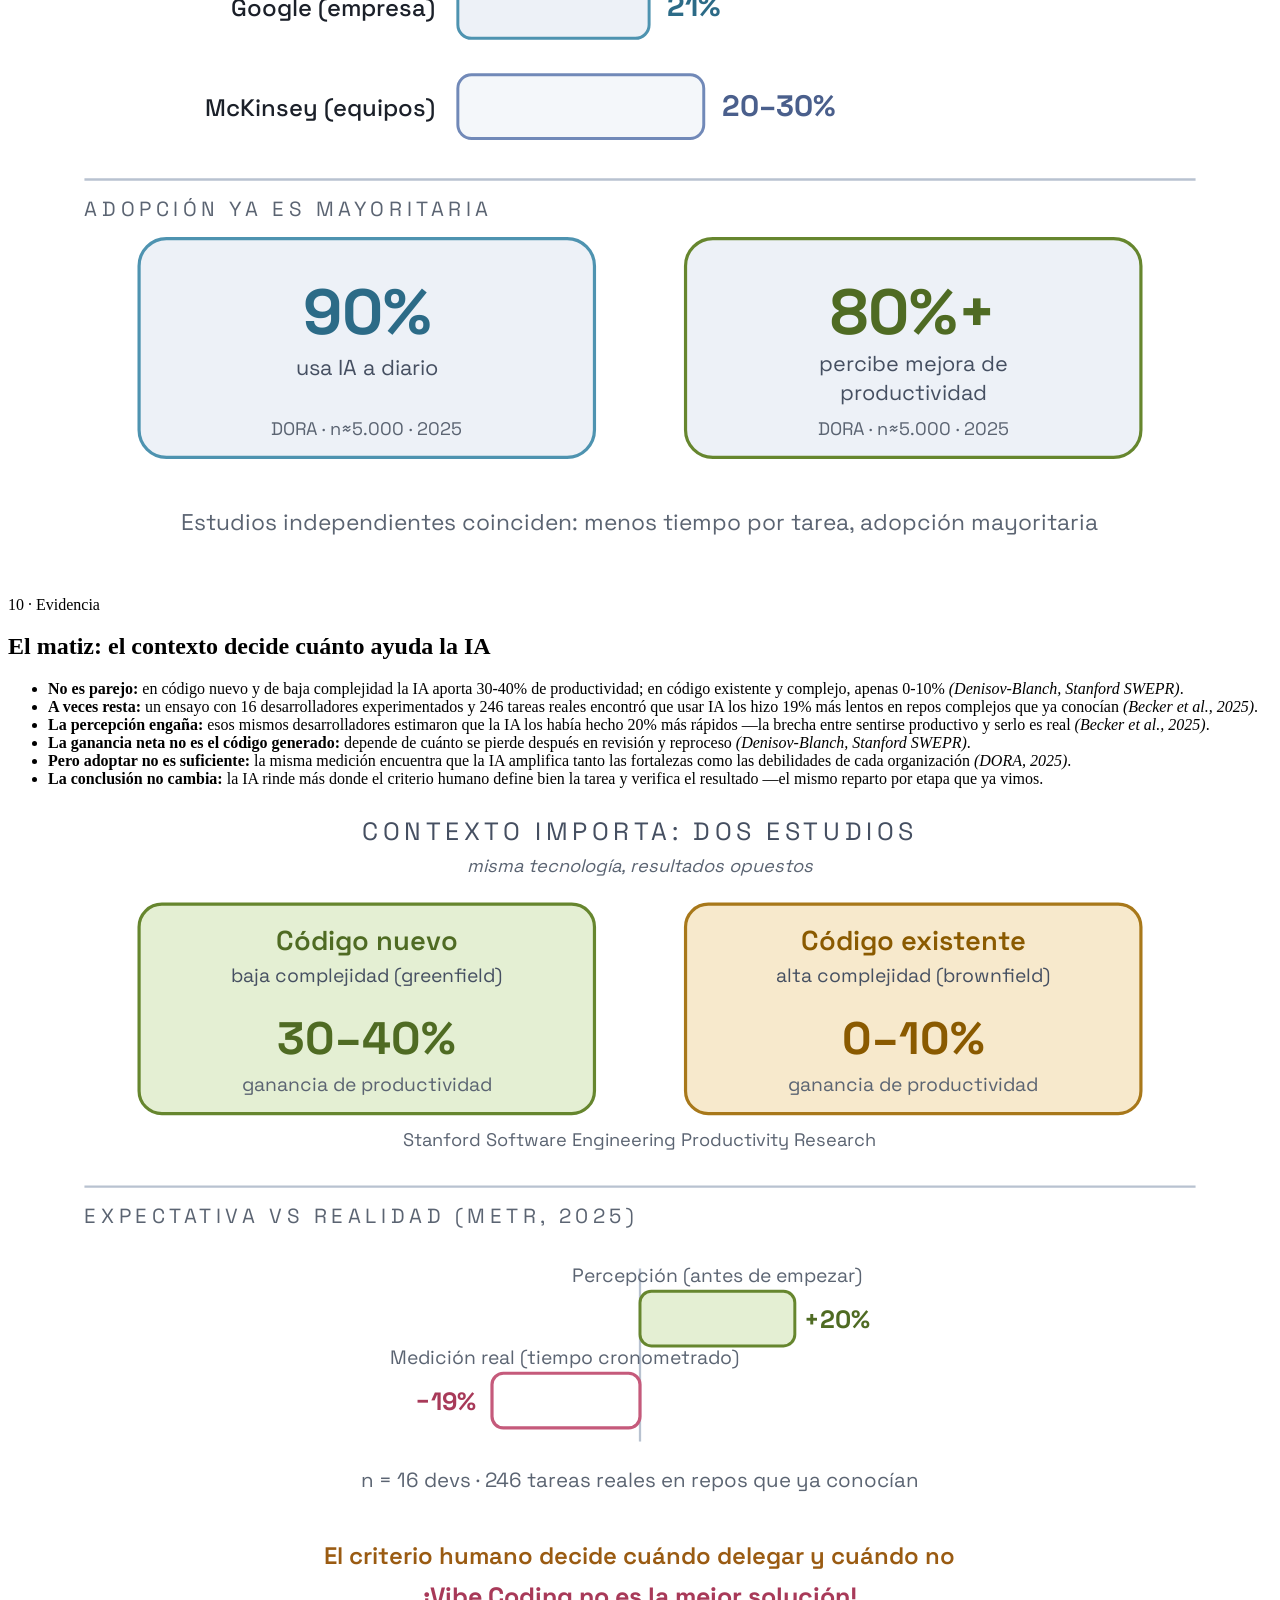
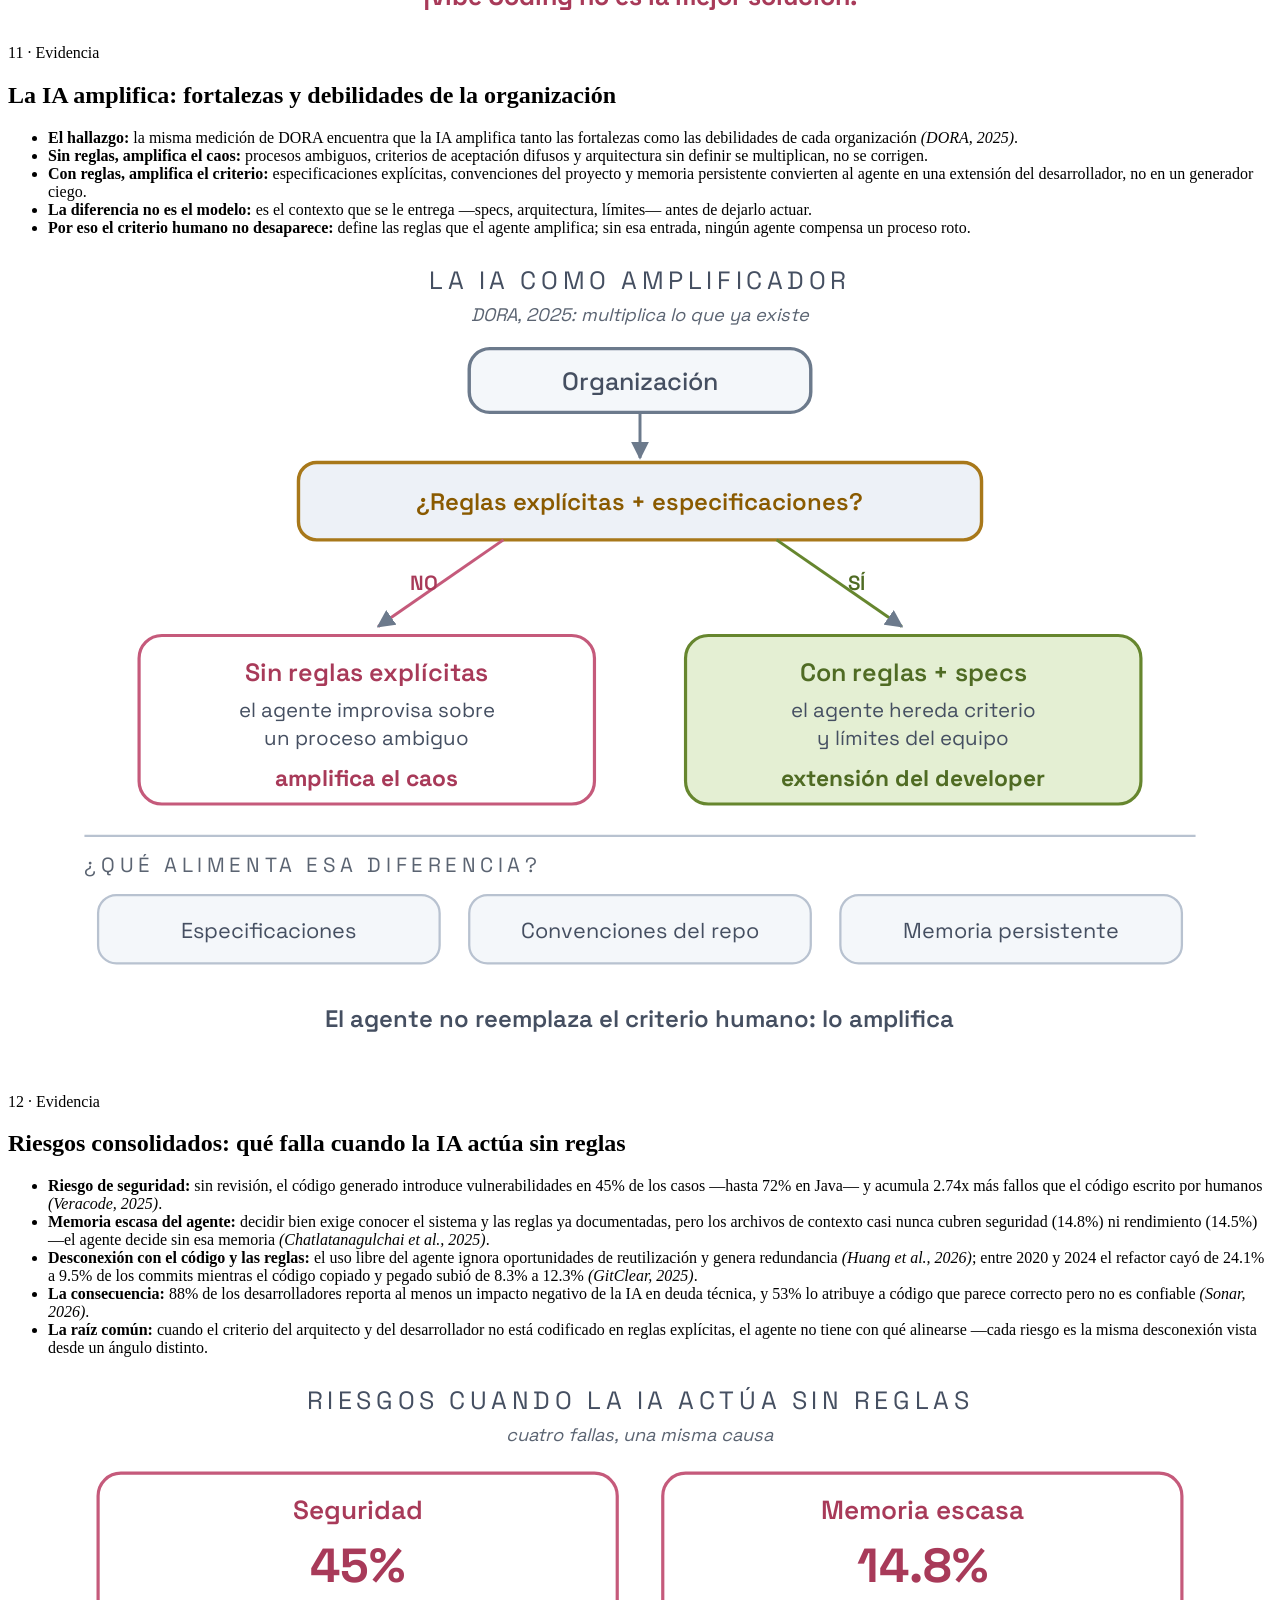
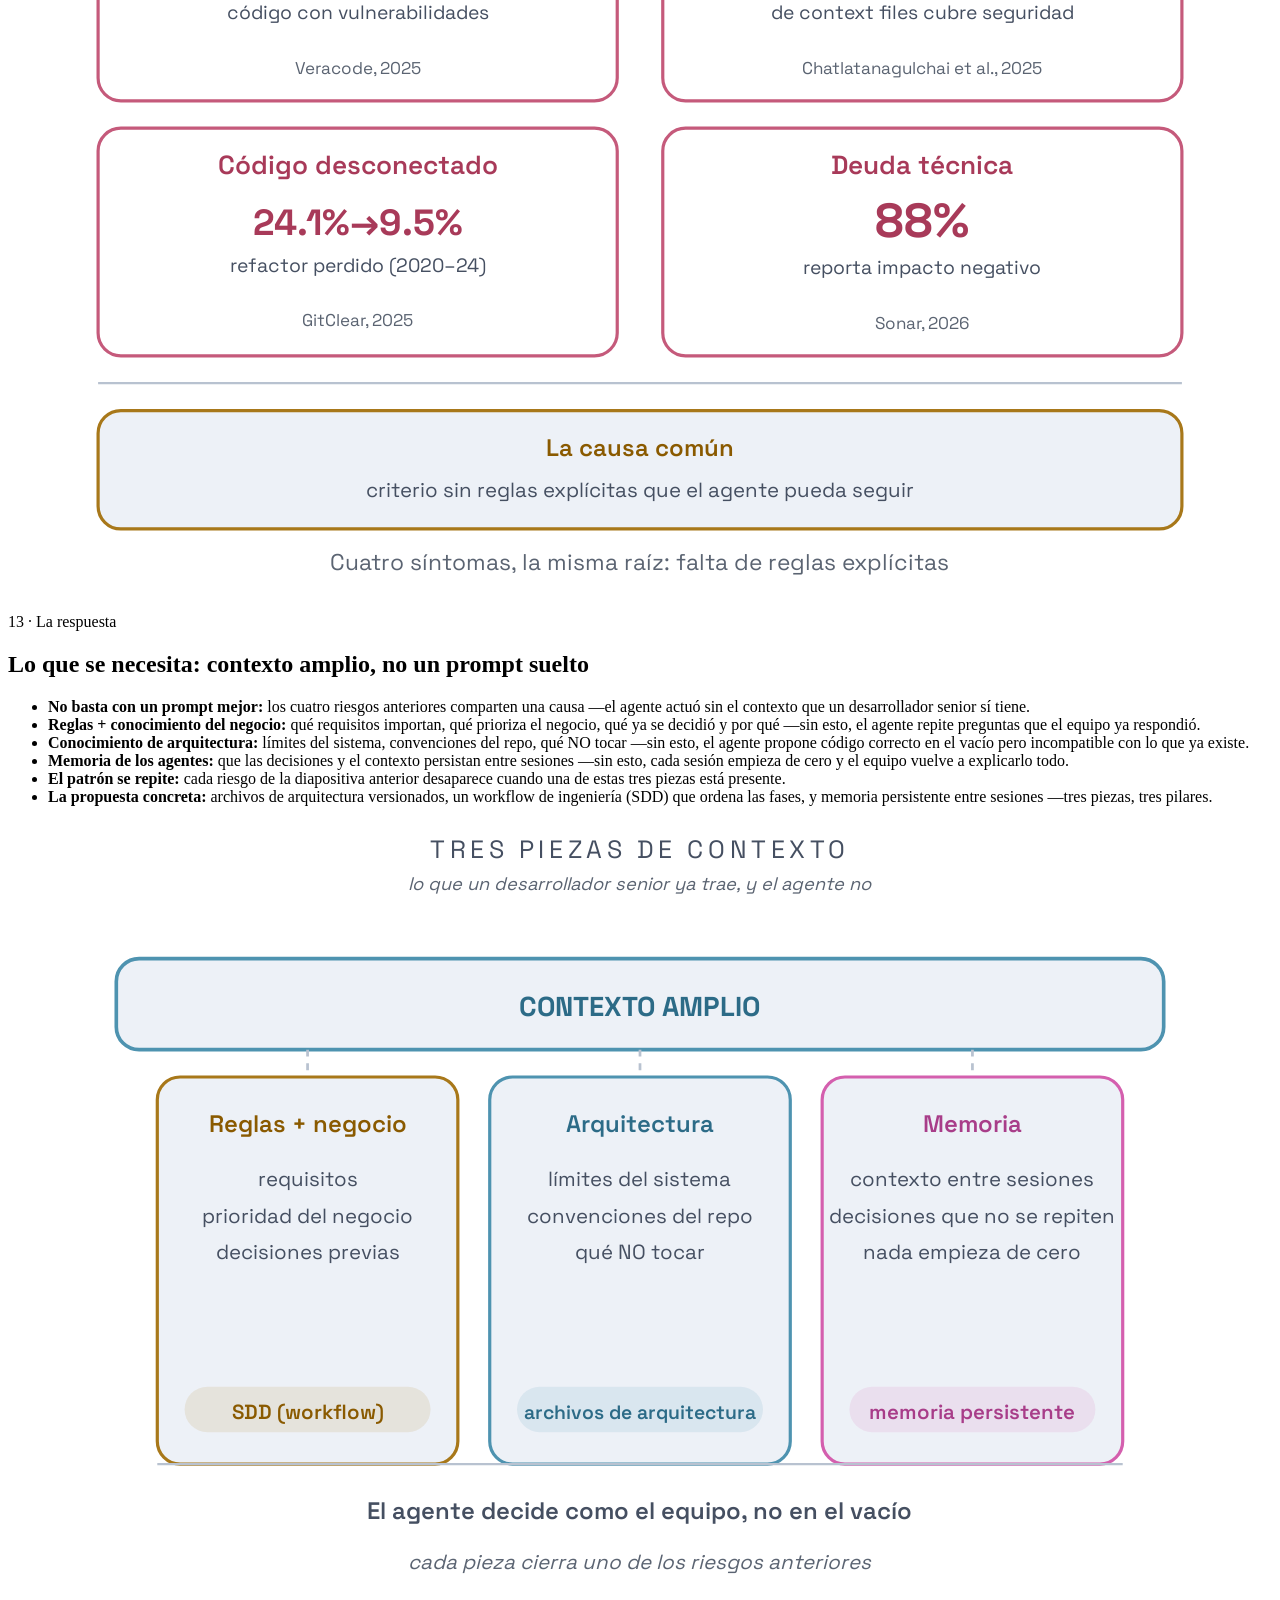
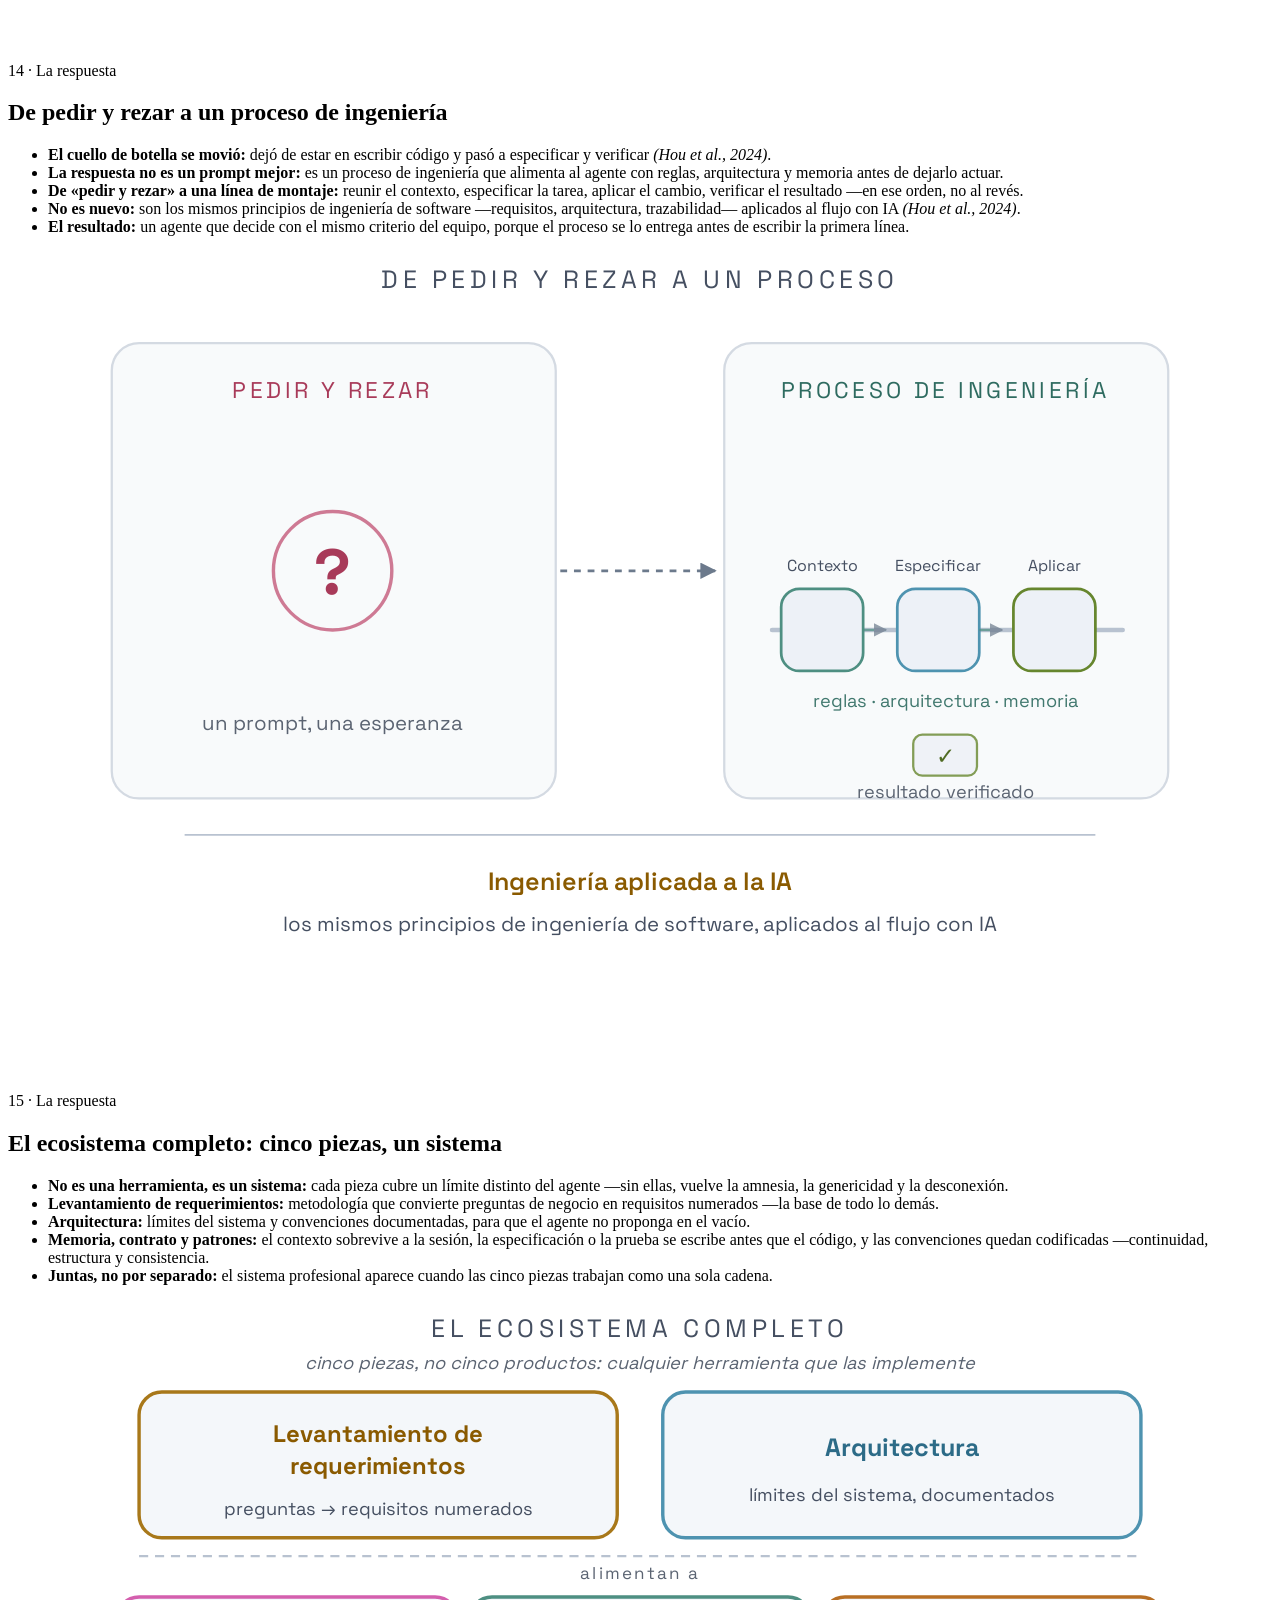
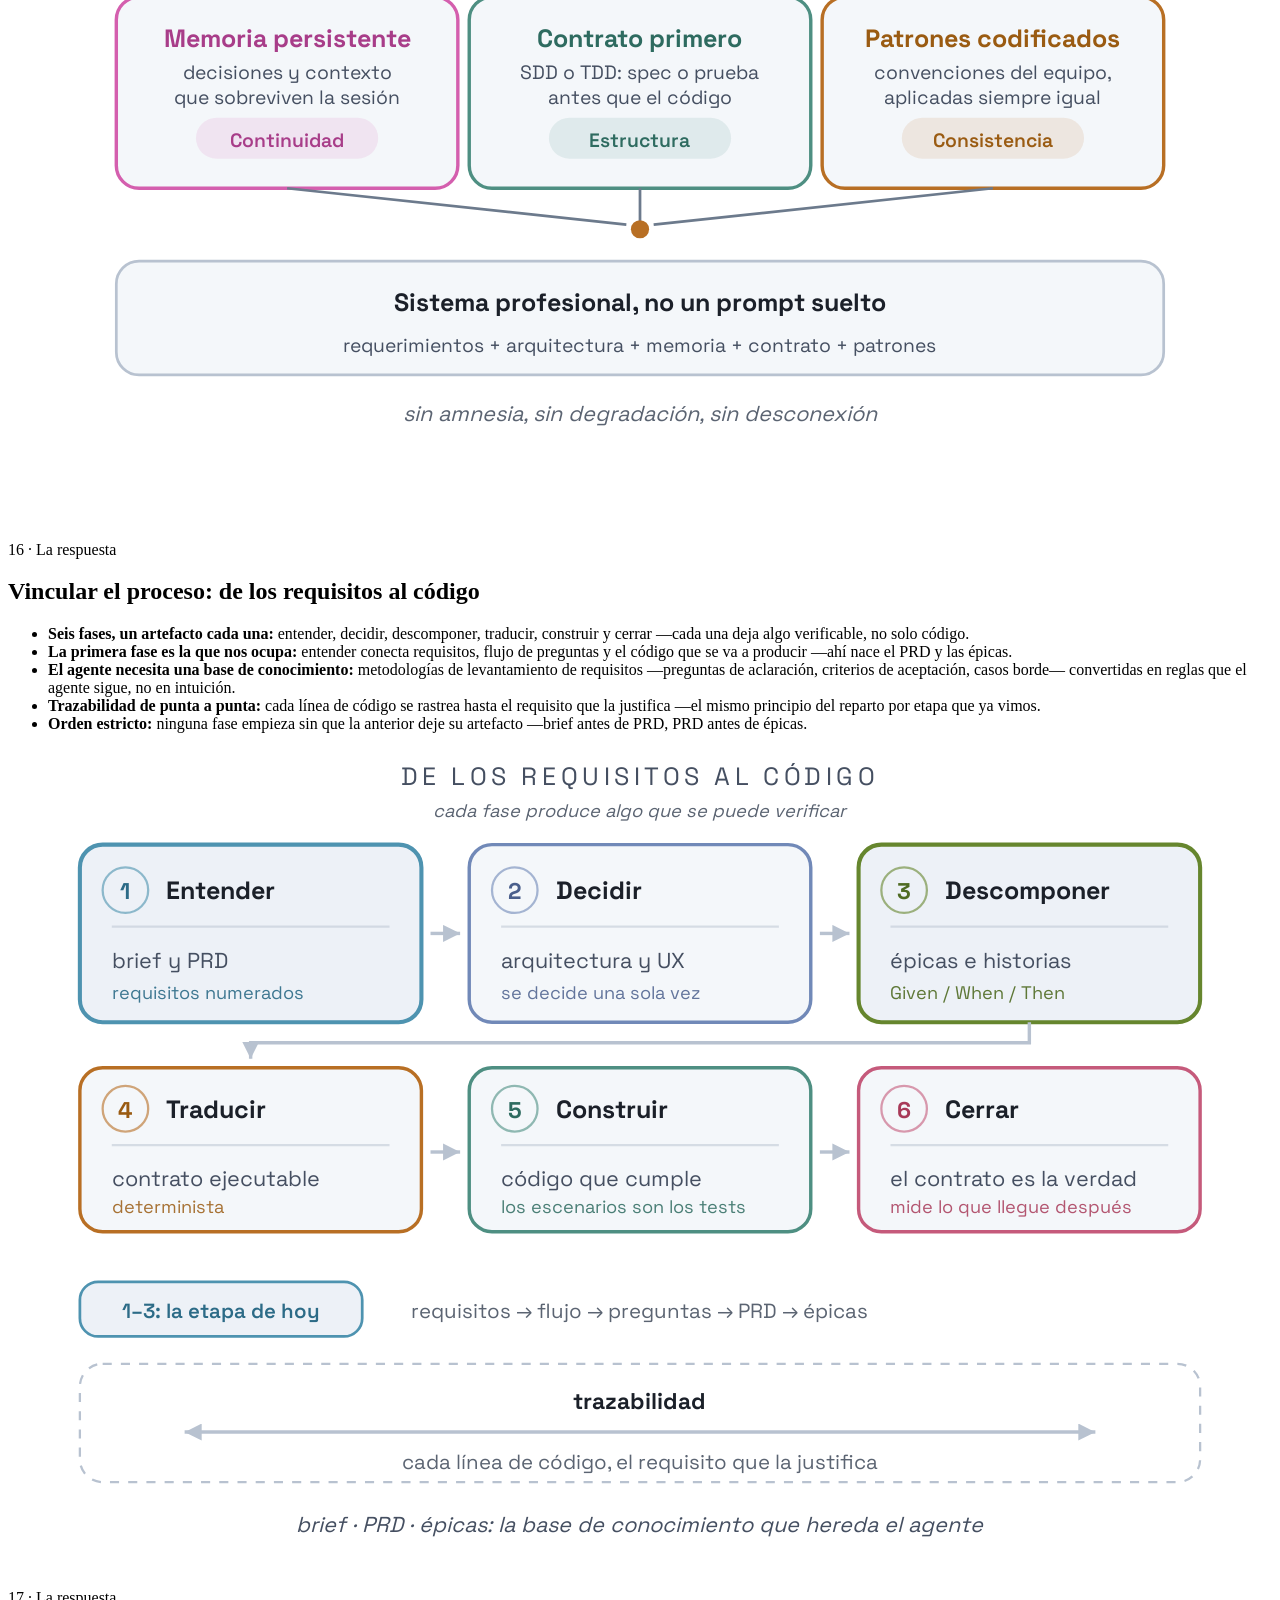
==== commit e013d27d: "fix(deck): separa el badge del flujo en la slide 16 El texto "requisitos → flujo → preguntas → PRD →" ====
--- a/index.html
+++ b/index.html
@@ -1919,8 +1919,8 @@
                   <text x="370" y="204" fill="#A83A59" font-size="8" opacity="0.85">mide lo que llegue después</text>
                 </g>
 
-                <rect x="14" y="234" width="150" height="24" rx="8" fill="#EDF1F7" stroke="#4E93B0" stroke-width="1.2" />
-                <text x="89" y="250" text-anchor="middle" fill="#2C6B87" font-size="9" font-weight="600">1&ndash;3: la etapa de hoy</text>
+                <rect x="14" y="234" width="124" height="24" rx="8" fill="#EDF1F7" stroke="#4E93B0" stroke-width="1.2" />
+                <text x="76" y="250" text-anchor="middle" fill="#2C6B87" font-size="9" font-weight="600">1&ndash;3: la etapa de hoy</text>
                 <text x="260" y="250" text-anchor="middle" fill="#5B6472" font-size="9">requisitos &rarr; flujo &rarr; preguntas &rarr; PRD &rarr; épicas</text>
 
                 <rect x="14" y="270" width="492" height="52" rx="10" fill="none" stroke="#B8C2D0" stroke-width="1" stroke-dasharray="4 4" />
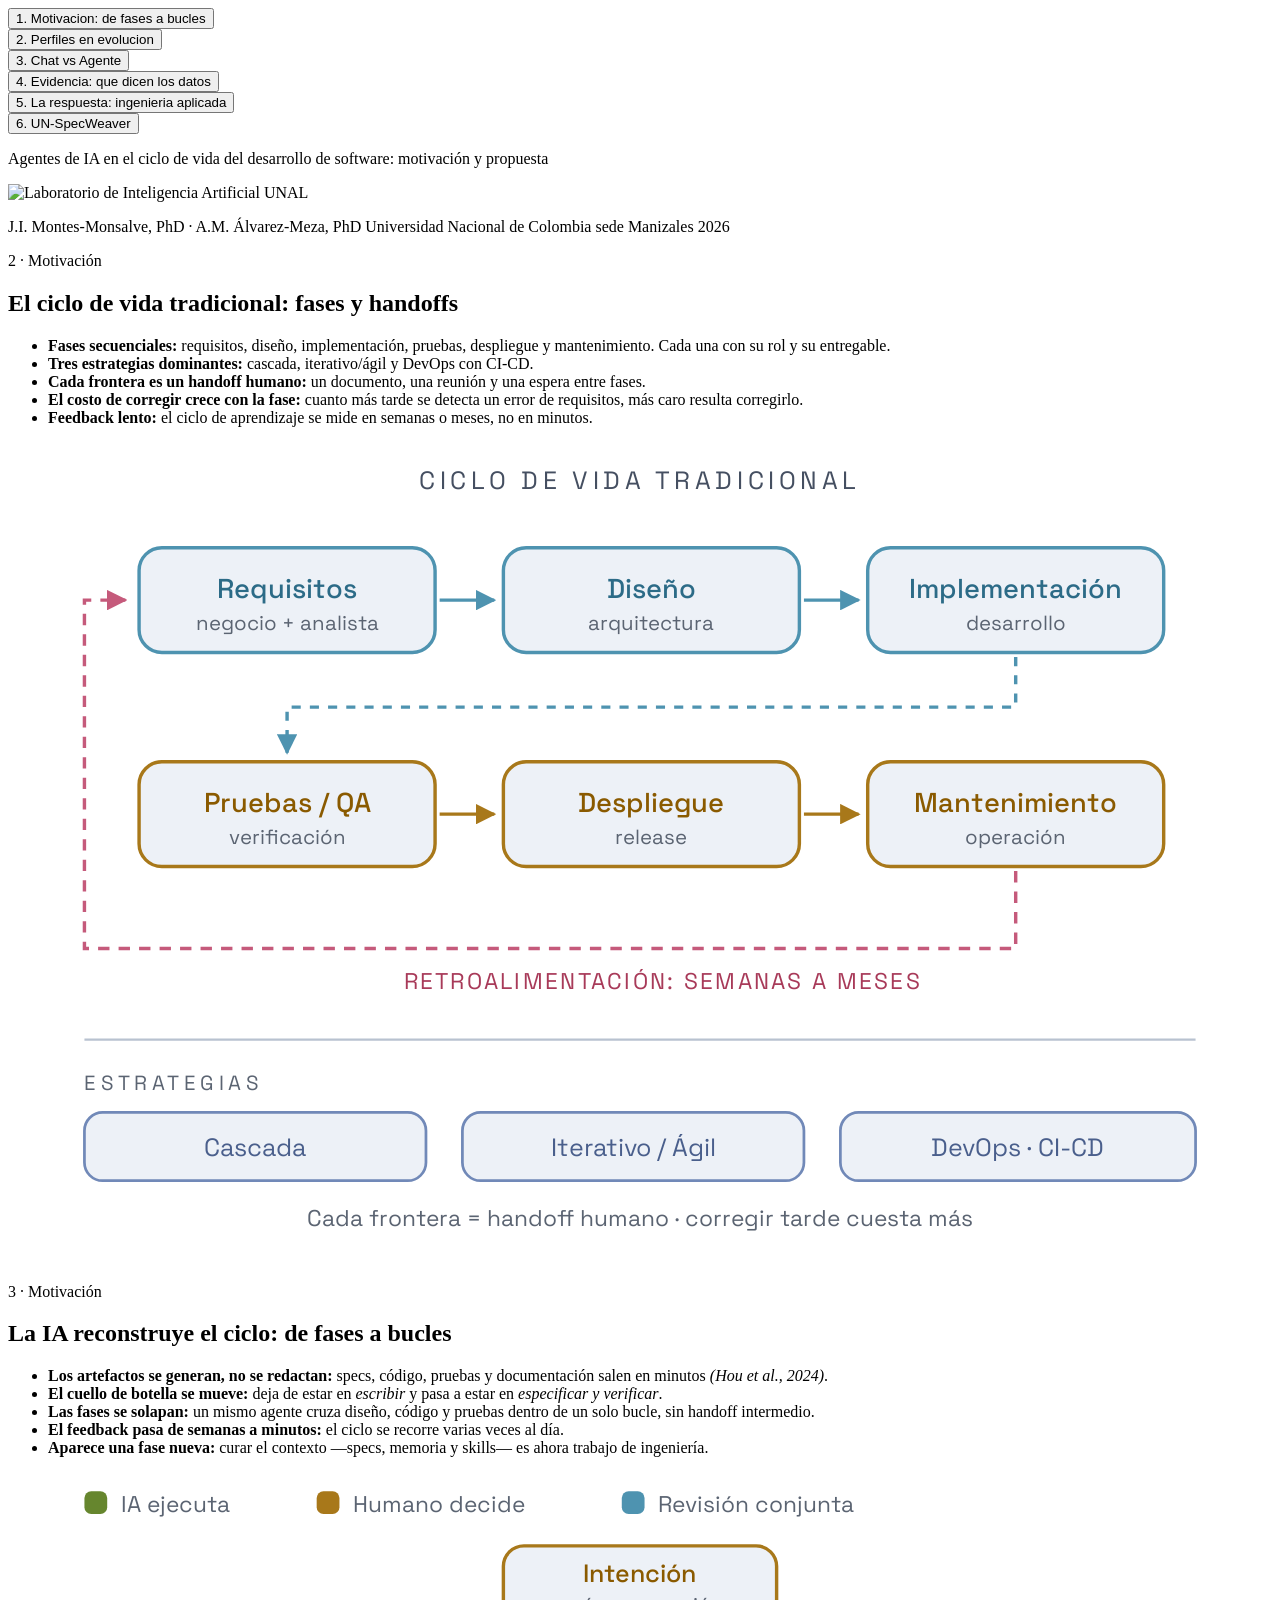
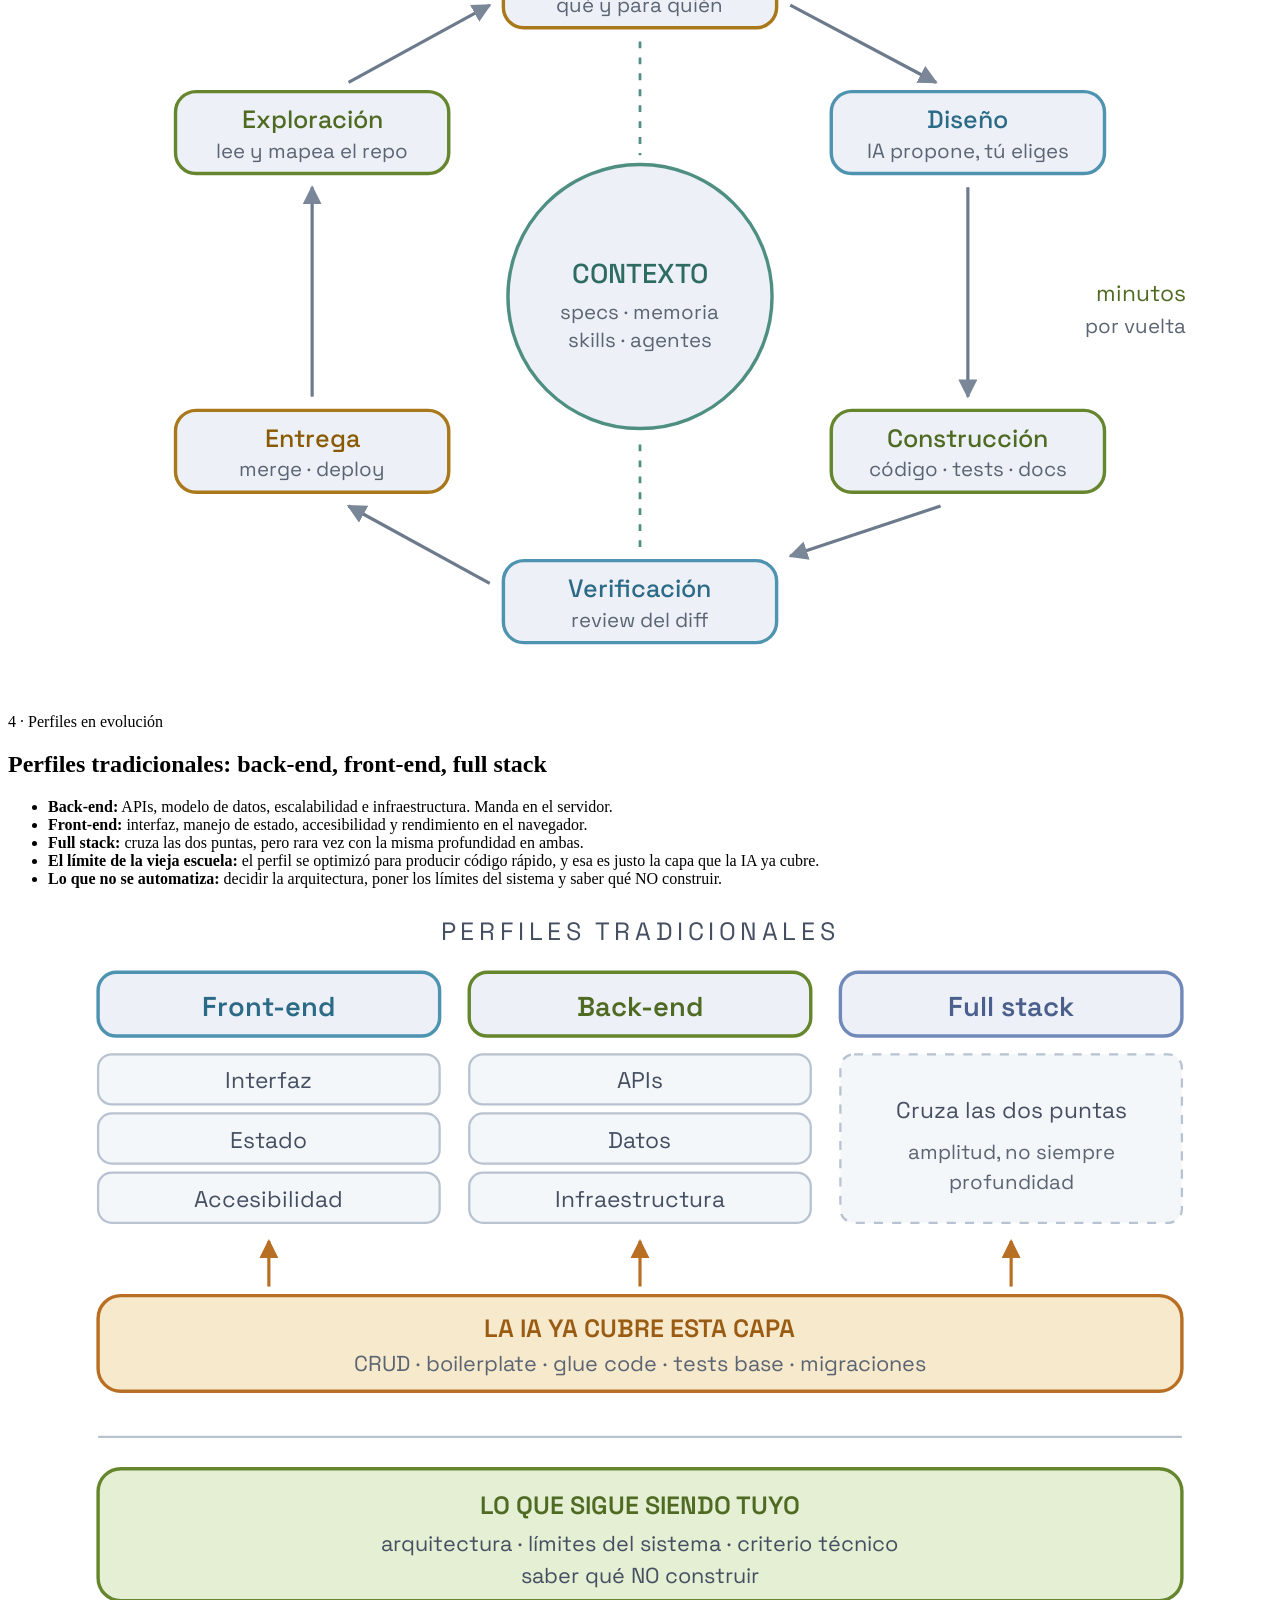
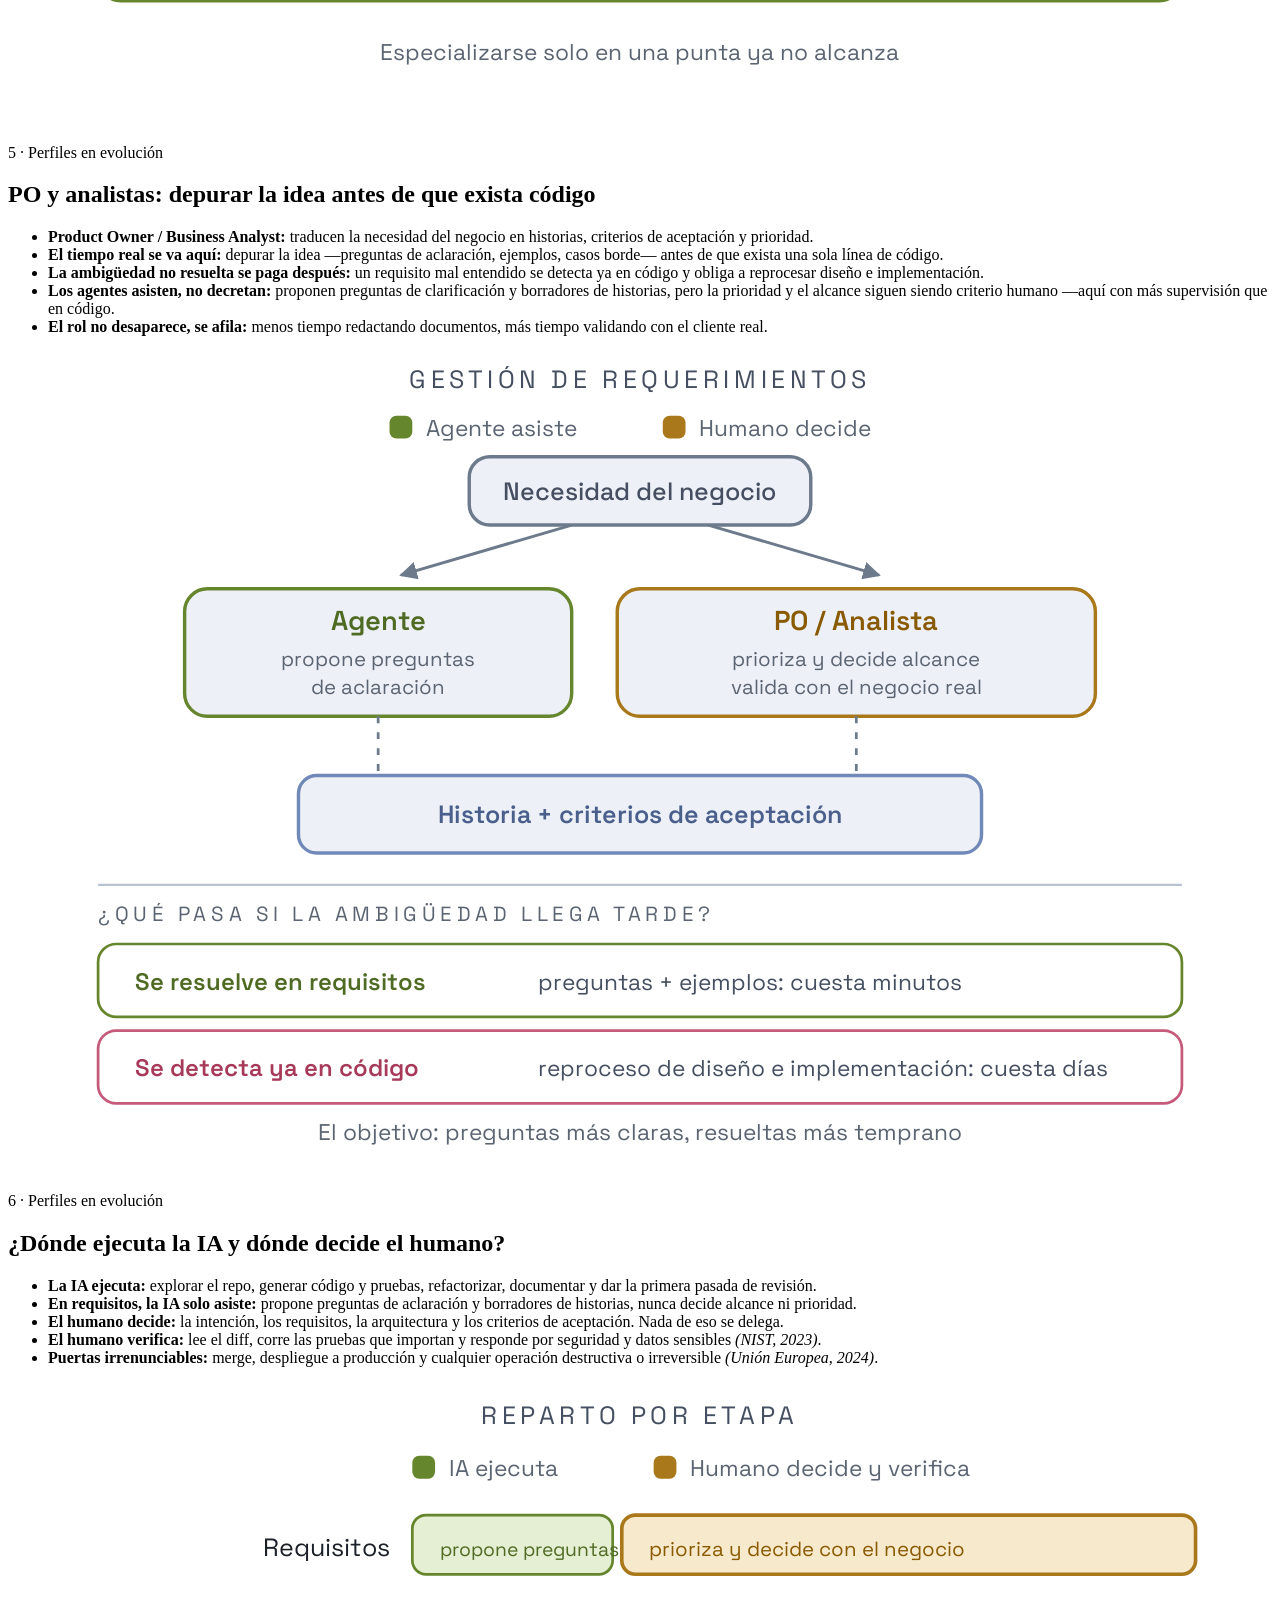
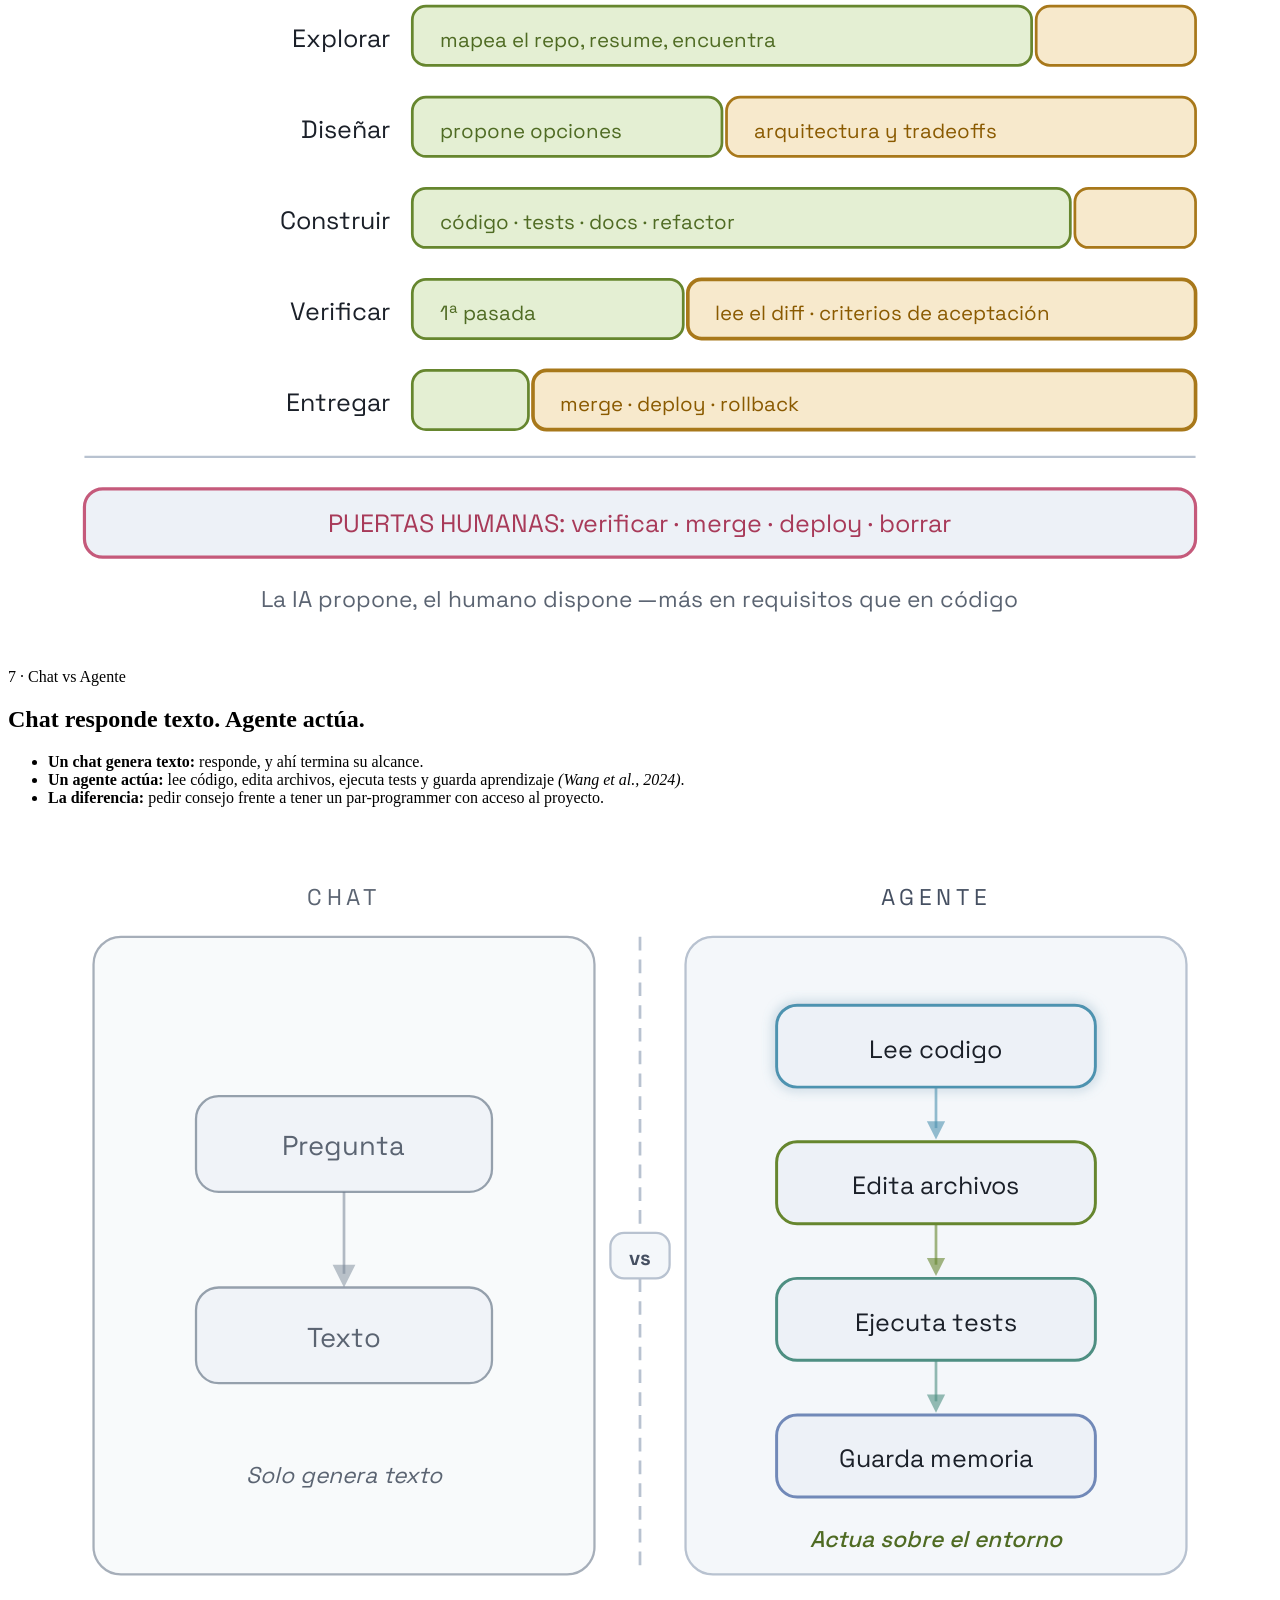
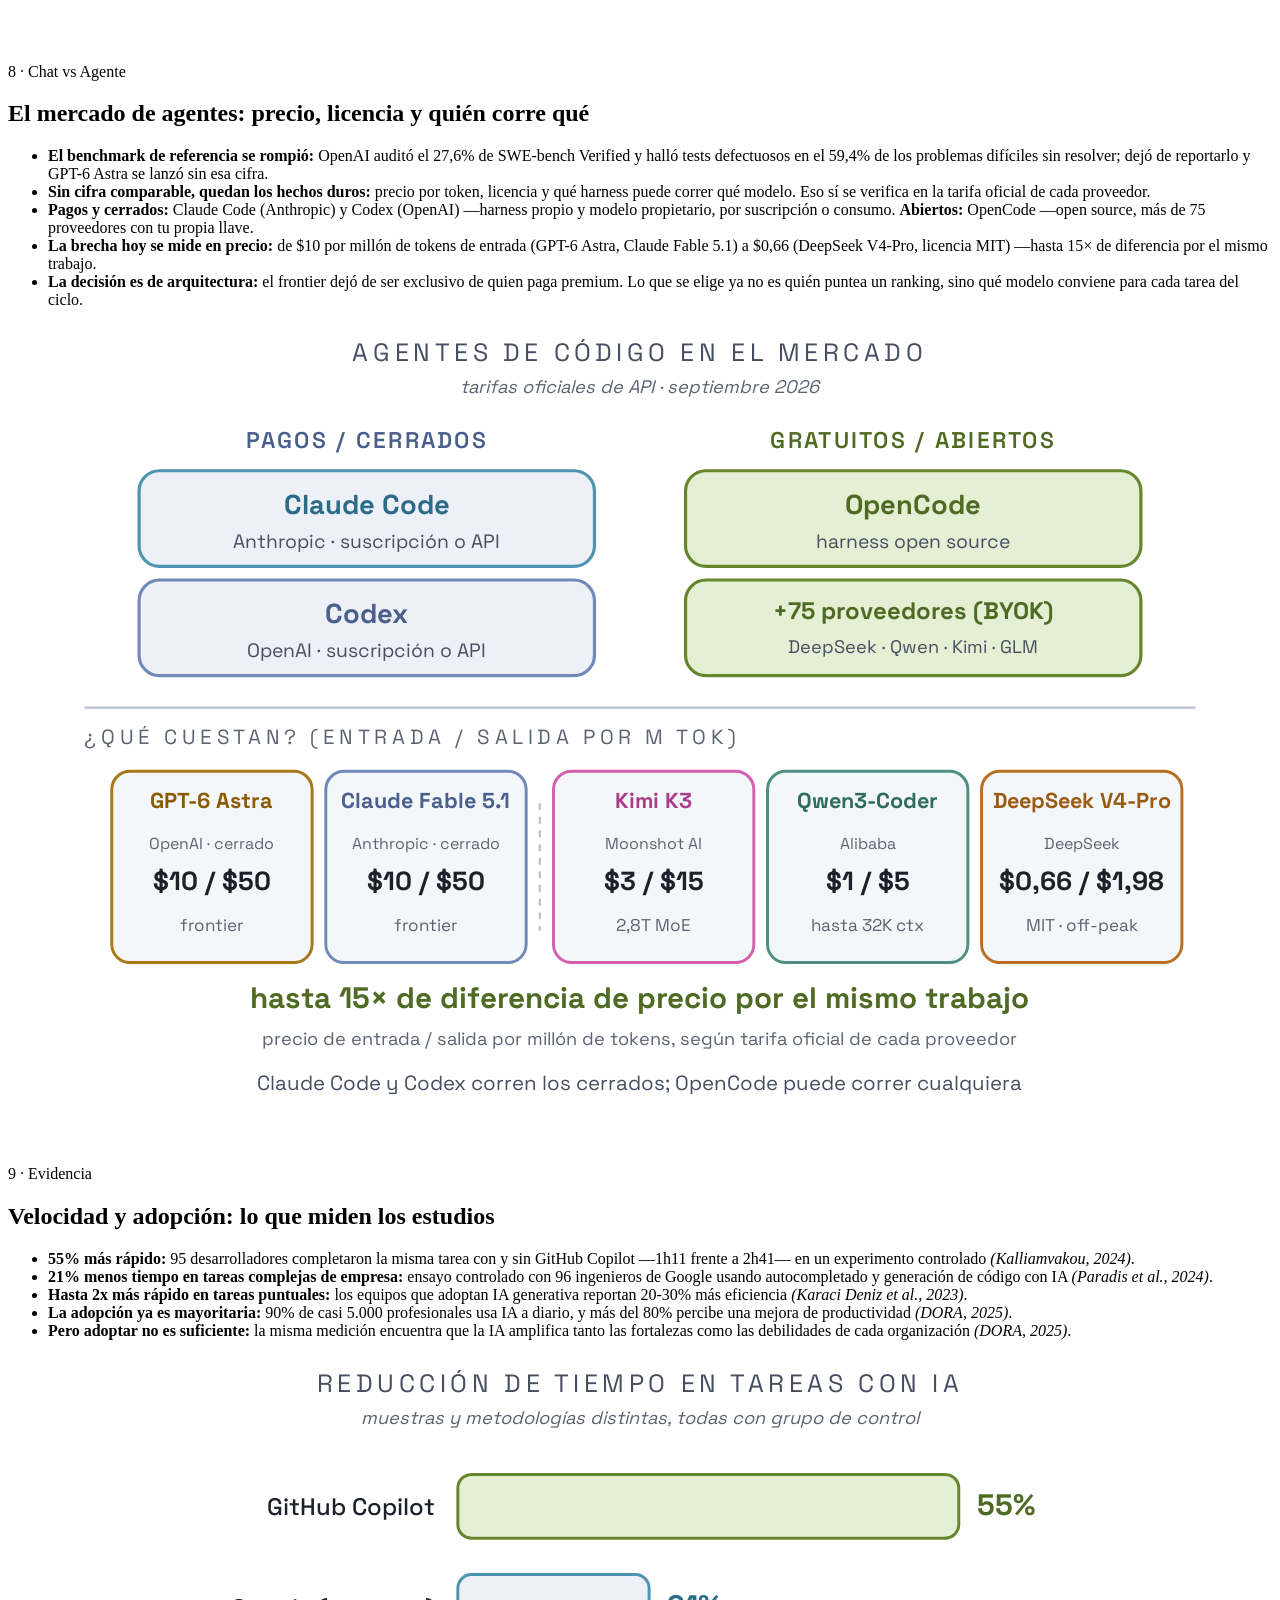
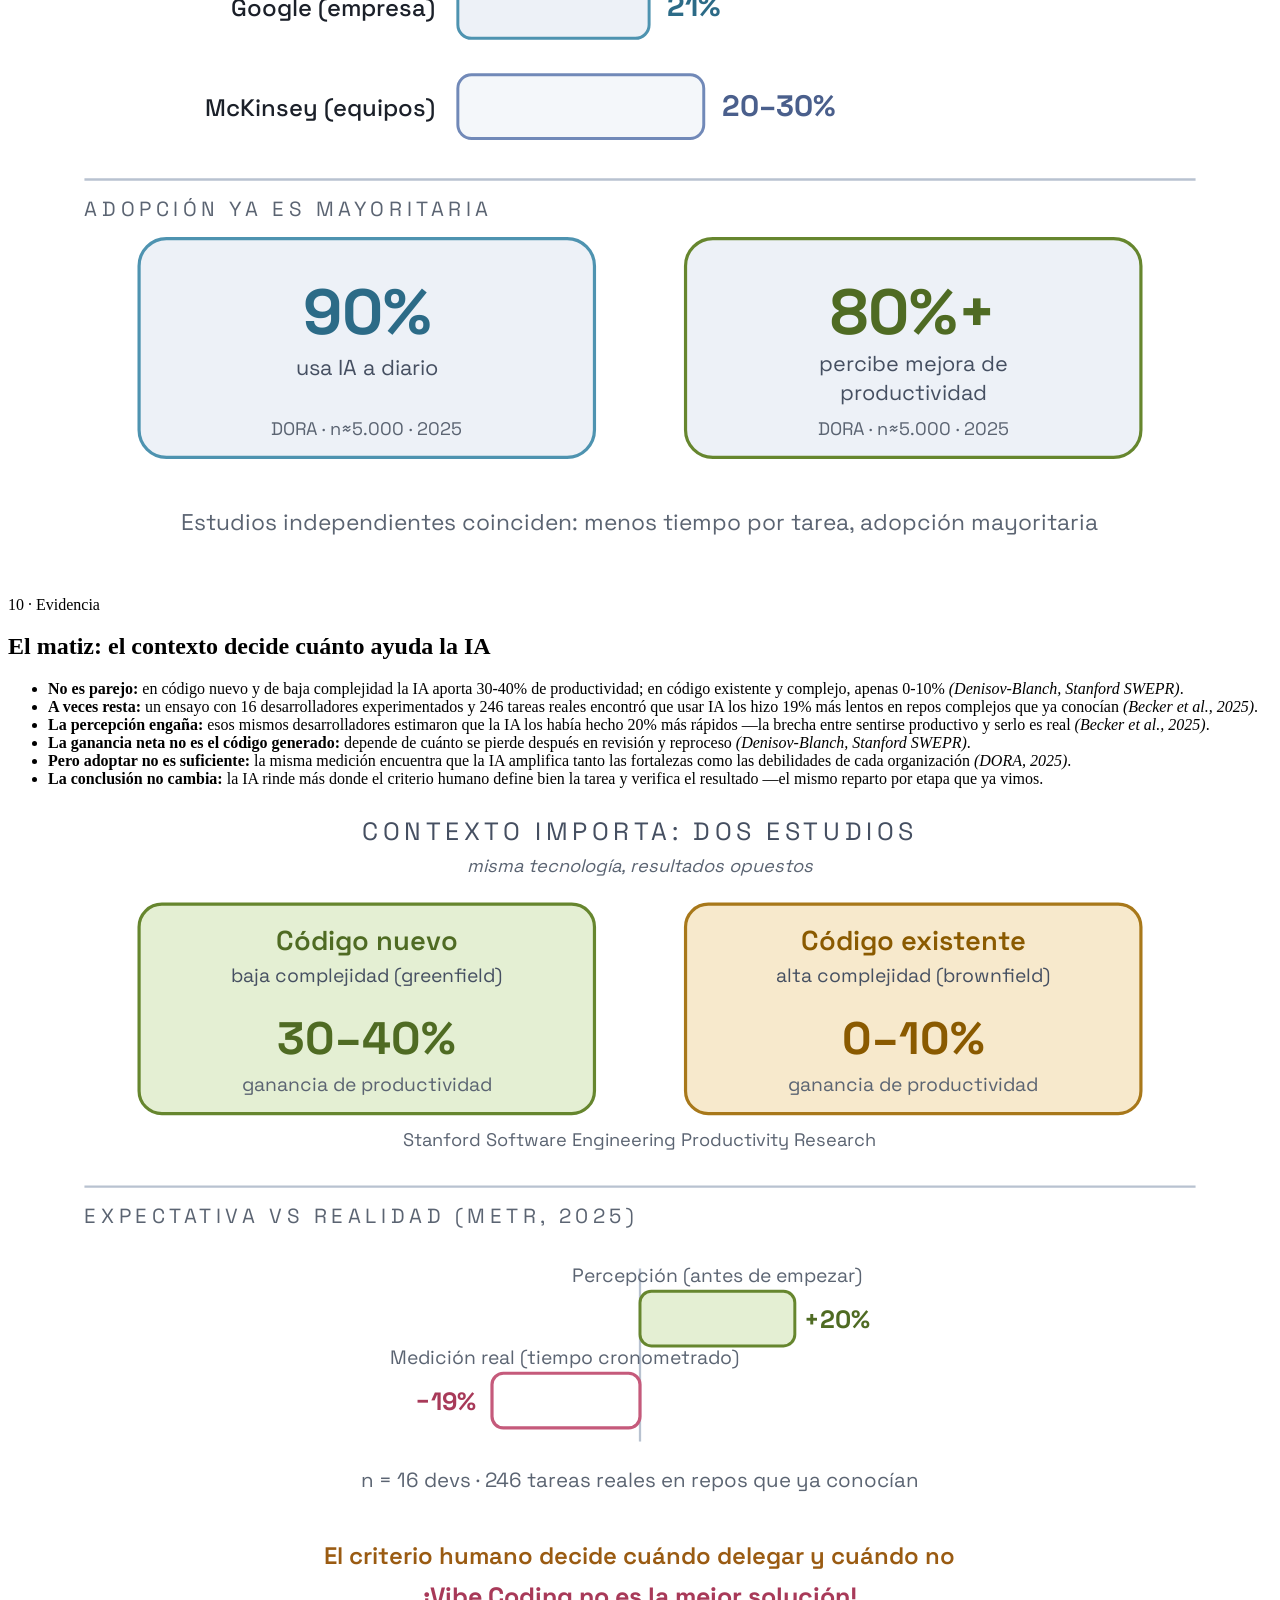
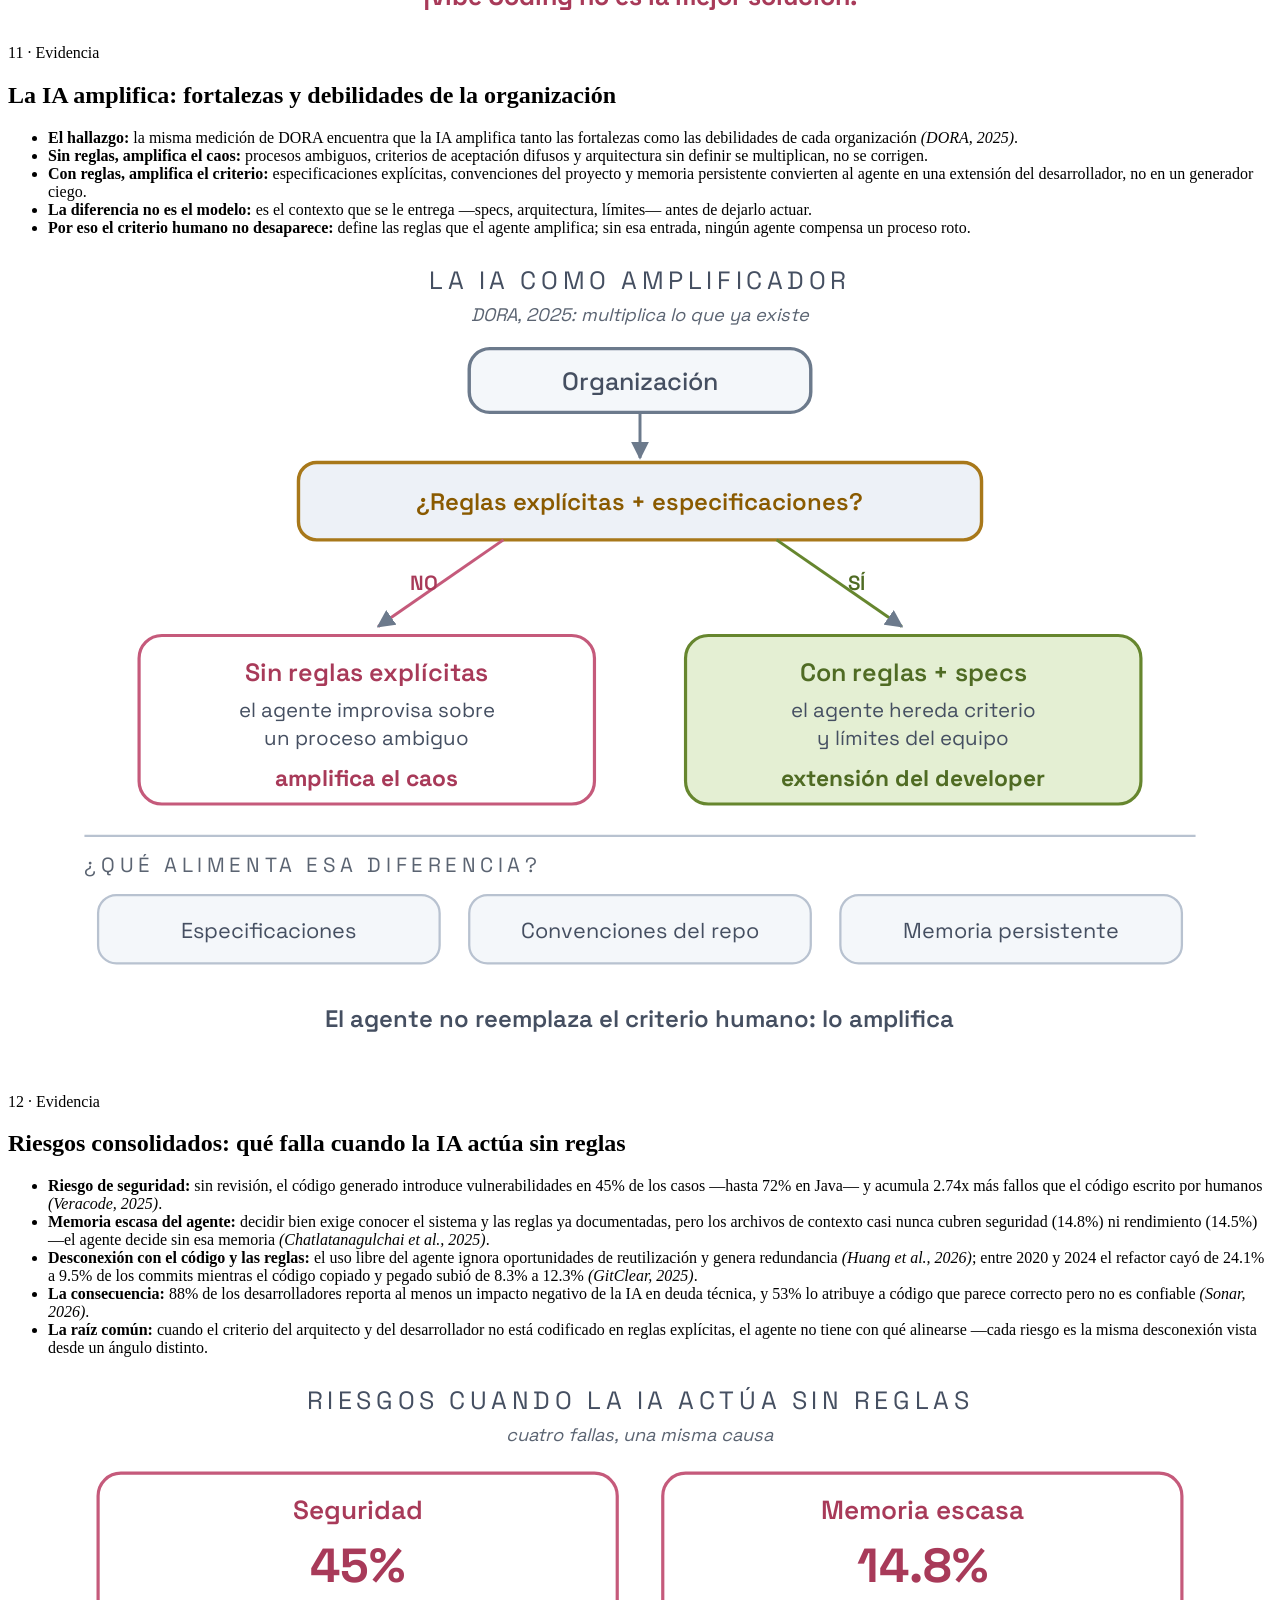
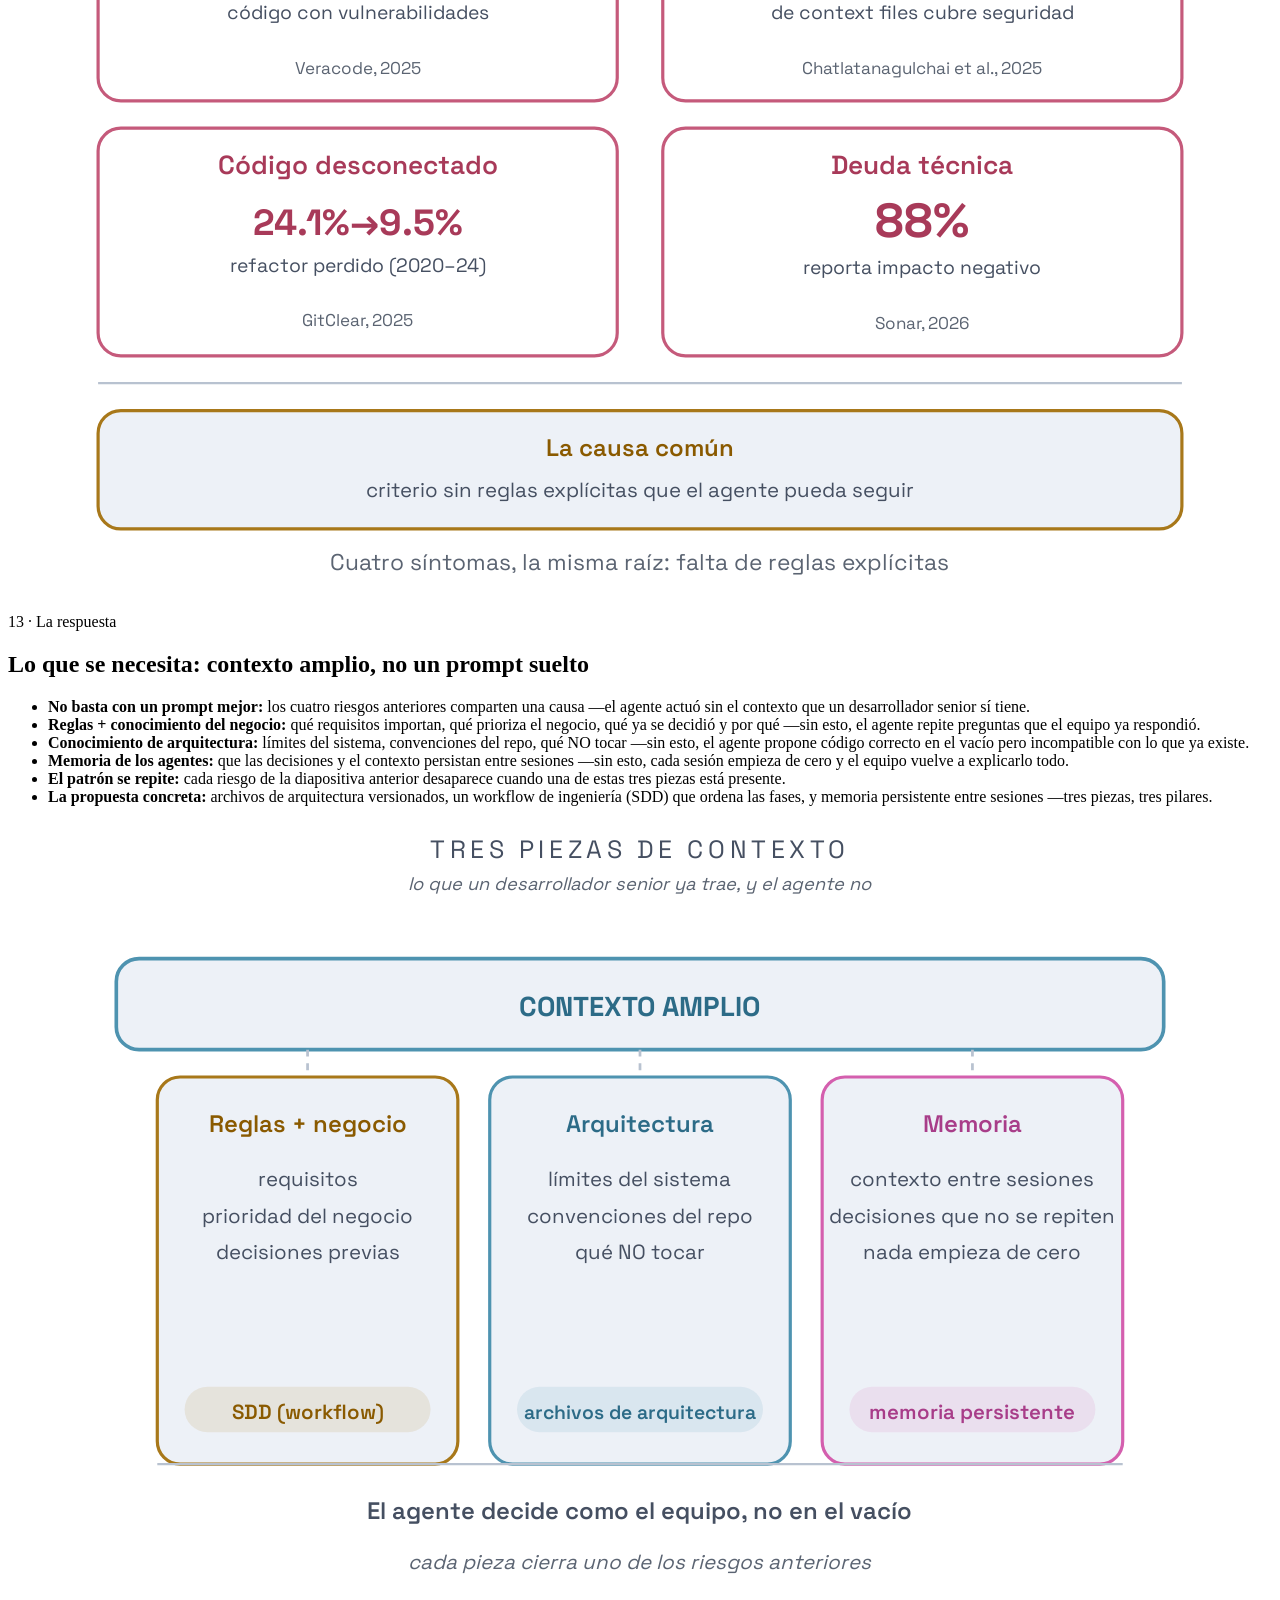
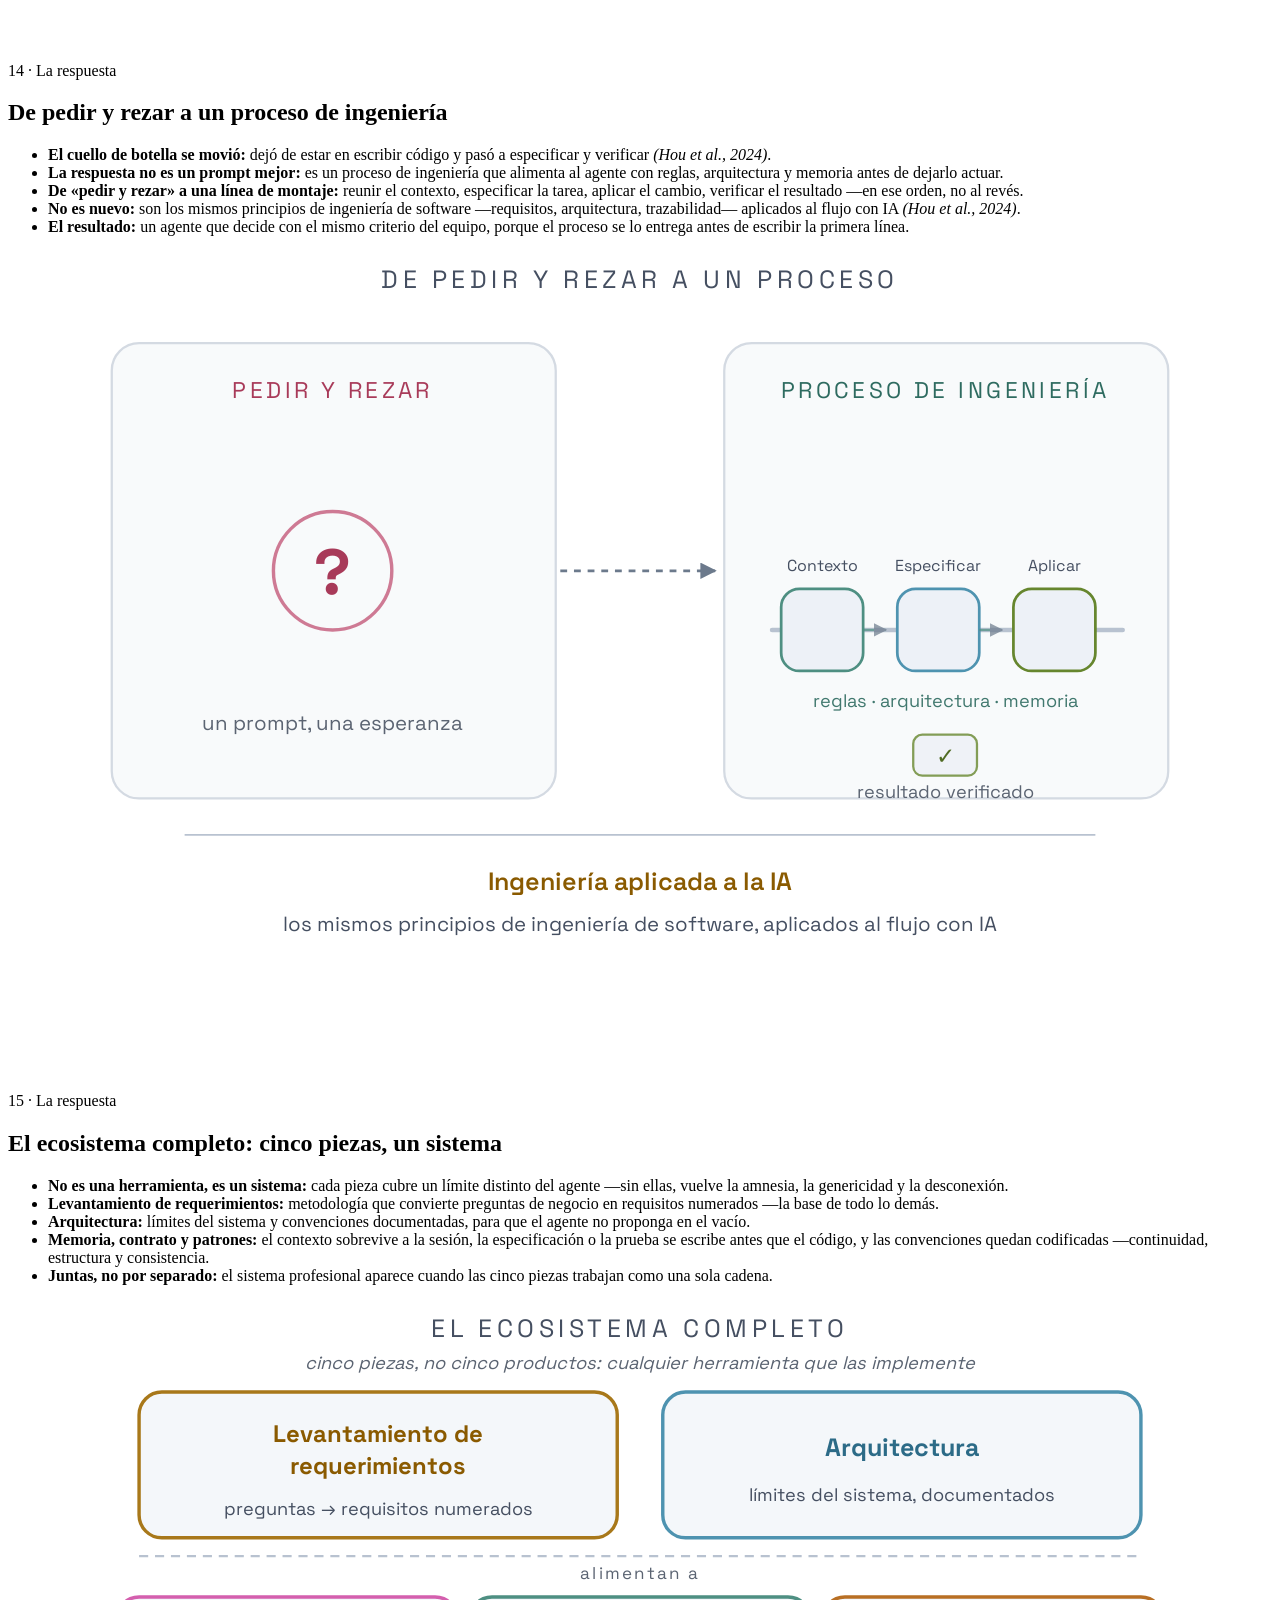
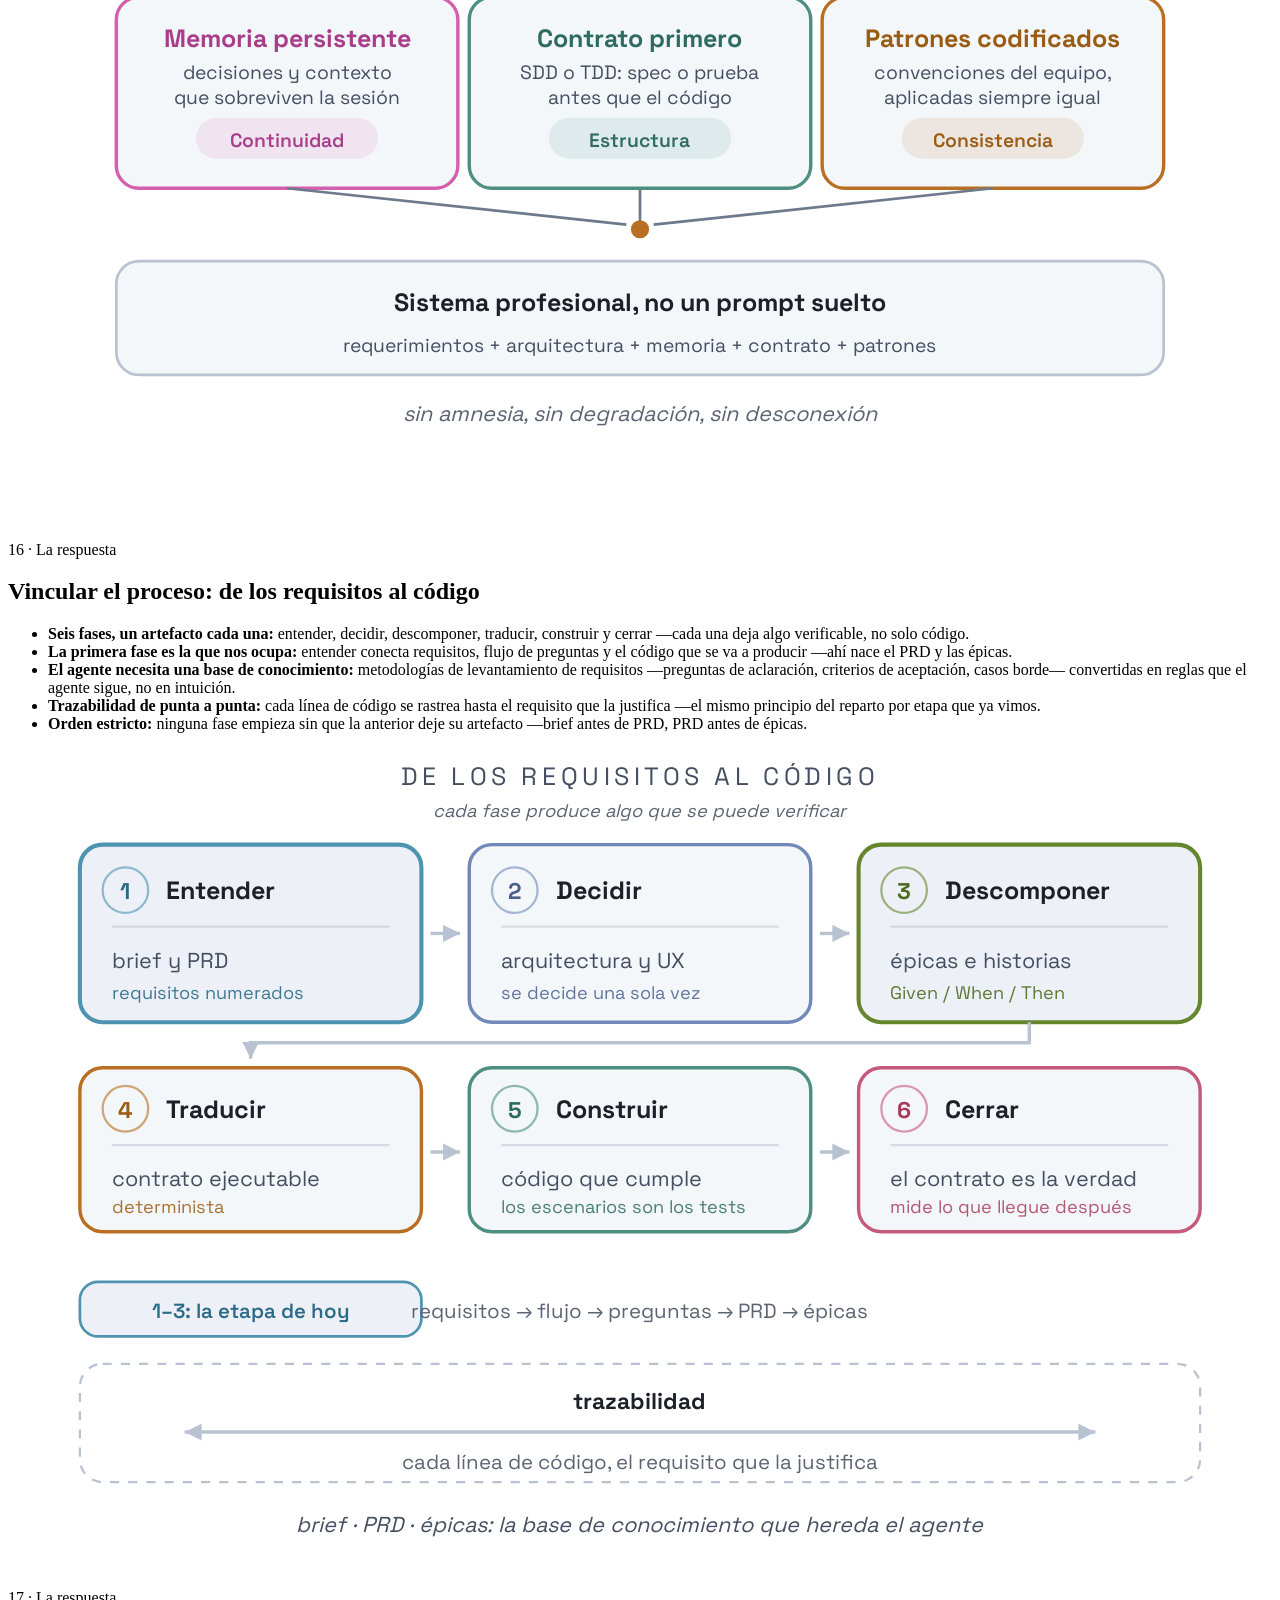
==== commit 12866863: "docs(deck): drop Kiro from requirements bullet on slide 22" ====
--- a/index.html
+++ b/index.html
@@ -1919,8 +1919,8 @@
                   <text x="370" y="204" fill="#A83A59" font-size="8" opacity="0.85">mide lo que llegue después</text>
                 </g>
 
-                <rect x="14" y="234" width="124" height="24" rx="8" fill="#EDF1F7" stroke="#4E93B0" stroke-width="1.2" />
-                <text x="76" y="250" text-anchor="middle" fill="#2C6B87" font-size="9" font-weight="600">1&ndash;3: la etapa de hoy</text>
+                <rect x="14" y="234" width="150" height="24" rx="8" fill="#EDF1F7" stroke="#4E93B0" stroke-width="1.2" />
+                <text x="89" y="250" text-anchor="middle" fill="#2C6B87" font-size="9" font-weight="600">1&ndash;3: la etapa de hoy</text>
                 <text x="260" y="250" text-anchor="middle" fill="#5B6472" font-size="9">requisitos &rarr; flujo &rarr; preguntas &rarr; PRD &rarr; épicas</text>
 
                 <rect x="14" y="270" width="492" height="52" rx="10" fill="none" stroke="#B8C2D0" stroke-width="1" stroke-dasharray="4 4" />
@@ -2222,7 +2222,7 @@
                 </li>
                 <li>
                   <strong>Requerimientos, deliberadamente abierto:</strong>
-                  BMAD, Spec Kit o Kiro —o un paquete de subagentes propio.
+                  BMAD o Spec Kit —o un paquete de subagentes propio.
                 </li>
                 <li>
                   <strong>El ciclo DevOps, orquestado:</strong> SPEC-WEAVER
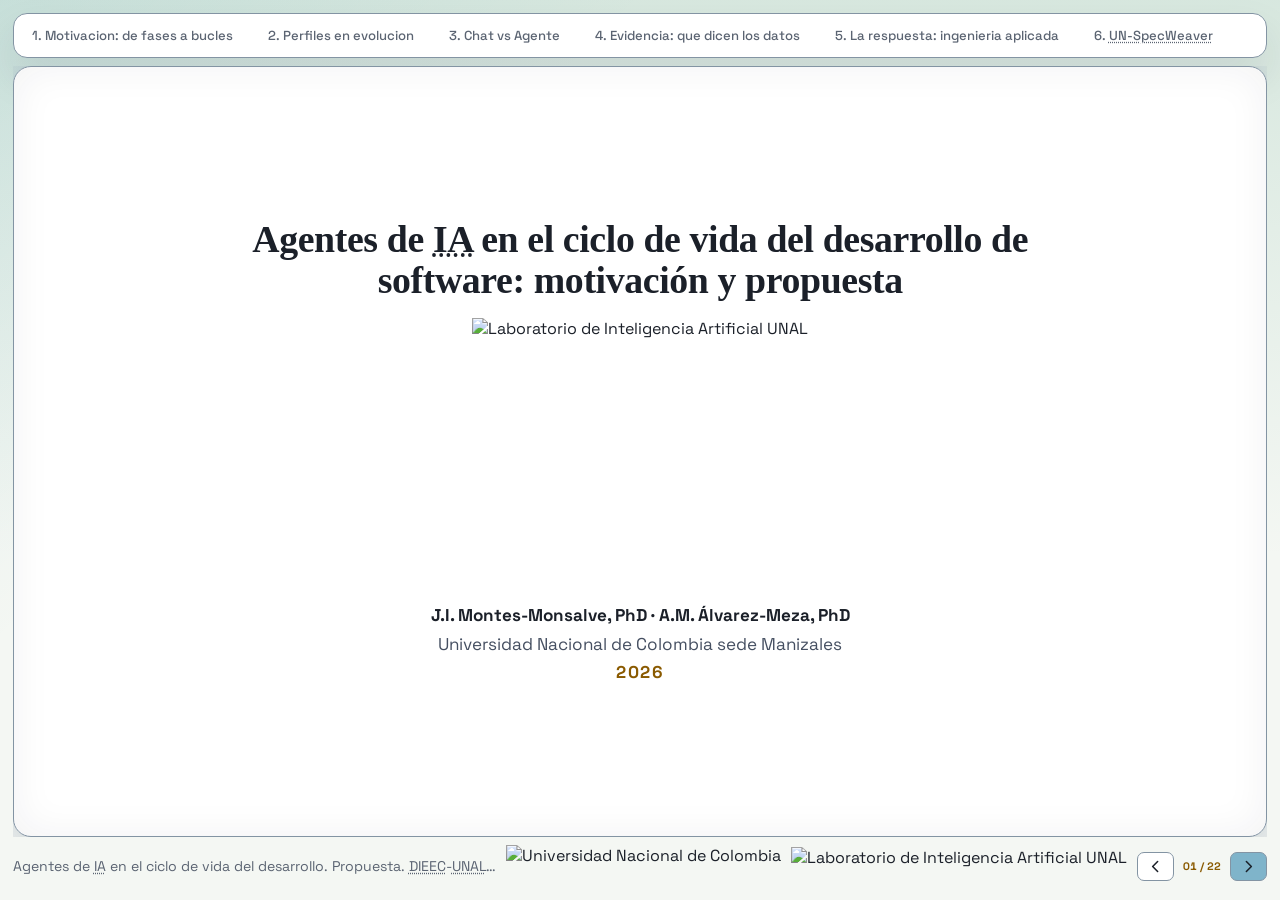
==== commit 6f6d0810: "feat(deck): siglas con definición inline y hover en todo el deck Aplica el plan aprobado por Judgmen" ====
--- a/index.html
+++ b/index.html
@@ -40,7 +40,7 @@
           <div class="rail-dots" id="dots-4"></div>
         </div>
         <div class="rail-module" data-module="5">
-          <button class="rail-title" data-first="21">6. UN-SpecWeaver</button>
+          <button class="rail-title" data-first="21">6. <abbr title="Stack de especificaciones del deck que teje cada etapa del ciclo con su herramienta ('SPEC' = especificaciones, 'WEAVER' = tejedor)">UN-SpecWeaver</abbr></button>
           <div class="rail-dots" id="dots-5"></div>
         </div>
       </nav>
@@ -55,7 +55,7 @@
           >
             <div class="cover-content">
               <p class="cover-project">
-                Agentes de IA en el ciclo de vida del desarrollo de software:
+                Agentes de <abbr title="Inteligencia Artificial">IA</abbr> en el ciclo de vida del desarrollo de software:
                 motivación y propuesta
               </p>
               <img
@@ -91,7 +91,7 @@
                   con su rol y su entregable.
                 </li>
                 <li>
-                  <strong>Tres estrategias dominantes:</strong> cascada, iterativo/ágil y DevOps con CI-CD.
+                  <strong>Tres estrategias dominantes:</strong> cascada, iterativo/ágil y <abbr title="Development + Operations (desarrollo y operaciones)">Development + Operations (DevOps)</abbr> con <abbr title="Continuous Integration / Continuous Delivery (integración continua y entrega continua)">Continuous Integration / Continuous Delivery (CI-CD)</abbr>.
                 </li>
                 <li>
                   <strong>Cada frontera es un handoff humano:</strong> un
@@ -227,7 +227,7 @@
           >
             <div class="slide-content">
               <p class="slide-kicker">3 &middot; Motivaci&oacute;n</p>
-              <h2>La IA reconstruye el ciclo: de fases a bucles</h2>
+              <h2>La <abbr title="Inteligencia Artificial">IA</abbr> reconstruye el ciclo: de fases a bucles</h2>
               <ul class="slide-list">
                 <li>
                   <strong>Los artefactos se generan, no se redactan:</strong>
@@ -364,7 +364,7 @@
                 <li>
                   <strong>El límite de la vieja escuela:</strong> el perfil se
                   optimizó para producir código rápido, y esa es justo la capa
-                  que la IA ya cubre.
+                  que la <abbr title="Inteligencia Artificial">IA</abbr> ya cubre.
                 </li>
                 <li>
                   <strong>Lo que no se automatiza:</strong> decidir la
@@ -454,7 +454,7 @@
           >
             <div class="slide-content">
               <p class="slide-kicker">5 &middot; Perfiles en evoluci&oacute;n</p>
-              <h2>PO y analistas: depurar la idea antes de que exista código</h2>
+              <h2><abbr title="Product Owner (dueño del producto)">Product Owner (PO)</abbr> y analistas: depurar la idea antes de que exista código</h2>
               <ul class="slide-list">
                 <li>
                   <strong>Product Owner / Business Analyst:</strong> traducen
@@ -564,15 +564,15 @@
           >
             <div class="slide-content">
               <p class="slide-kicker">6 &middot; Perfiles en evoluci&oacute;n</p>
-              <h2>¿Dónde ejecuta la IA y dónde decide el humano?</h2>
+              <h2>¿Dónde ejecuta la <abbr title="Inteligencia Artificial">IA</abbr> y dónde decide el humano?</h2>
               <ul class="slide-list">
                 <li>
-                  <strong>La IA ejecuta:</strong> explorar el repo, generar
+                  <strong>La <abbr title="Inteligencia Artificial">IA</abbr> ejecuta:</strong> explorar el repo, generar
                   código y pruebas, refactorizar, documentar y dar la primera
                   pasada de revisión.
                 </li>
                 <li>
-                  <strong>En requisitos, la IA solo asiste:</strong> propone
+                  <strong>En requisitos, la <abbr title="Inteligencia Artificial">IA</abbr> solo asiste:</strong> propone
                   preguntas de aclaración y borradores de historias, nunca
                   decide alcance ni prioridad.
                 </li>
@@ -584,7 +584,7 @@
                 <li>
                   <strong>El humano verifica:</strong> lee el diff, corre las
                   pruebas que importan y responde por seguridad y datos
-                  sensibles <cite>(NIST, 2023)</cite>.
+                  sensibles <cite>(<abbr title="National Institute of Standards and Technology (Instituto Nacional de Estándares y Tecnología (EE. UU.))">NIST</abbr>, 2023)</cite>.
                 </li>
                 <li>
                   <strong>Puertas irrenunciables:</strong> merge, despliegue a
@@ -997,9 +997,9 @@
               <ul class="slide-list">
                 <li>
                   <strong>El benchmark de referencia se rompió:</strong> OpenAI
-                  auditó el 27,6% de SWE-bench Verified y halló tests
+                  auditó el 27,6% de <abbr title="Software Engineering Benchmark (punto de referencia de ingeniería de software)">SWE-bench</abbr> Verified y halló tests
                   defectuosos en el 59,4% de los problemas difíciles sin
-                  resolver; dejó de reportarlo y GPT-6 Astra se lanzó sin
+                  resolver; dejó de reportarlo y <abbr title="Generative Pre-trained Transformer (transformador preentrenado generativo)">GPT</abbr>-6 Astra se lanzó sin
                   esa cifra.
                 </li>
                 <li>
@@ -1016,8 +1016,8 @@
                 </li>
                 <li>
                   <strong>La brecha hoy se mide en precio:</strong> de $10 por
-                  millón de tokens de entrada (GPT-6 Astra, Claude Fable 5.1)
-                  a $0,66 (DeepSeek V4-Pro, licencia MIT) —hasta 15× de
+                  millón de tokens de entrada (<abbr title="Generative Pre-trained Transformer (transformador preentrenado generativo)">GPT</abbr>-6 Astra, Claude Fable 5.1)
+                  a $0,66 (DeepSeek V4-Pro, licencia <abbr title="Massachusetts Institute of Technology (institución que da nombre a la licencia MIT)">MIT</abbr>) —hasta 15× de
                   diferencia por el mismo trabajo.
                 </li>
                 <li>
@@ -1125,22 +1125,22 @@
                 <li>
                   <strong>21% menos tiempo en tareas complejas de empresa:</strong>
                   ensayo controlado con 96 ingenieros de Google usando
-                  autocompletado y generación de código con IA <cite>(Paradis et al., 2024)</cite>.
+                  autocompletado y generación de código con <abbr title="Inteligencia Artificial">IA</abbr> <cite>(Paradis et al., 2024)</cite>.
                 </li>
                 <li>
                   <strong>Hasta 2x más rápido en tareas puntuales:</strong> los
-                  equipos que adoptan IA generativa reportan 20-30% más
+                  equipos que adoptan <abbr title="Inteligencia Artificial">IA</abbr> generativa reportan 20-30% más
                   eficiencia <cite>(Karaci Deniz et al., 2023)</cite>.
                 </li>
                 <li>
                   <strong>La adopción ya es mayoritaria:</strong> 90% de casi
-                  5.000 profesionales usa IA a diario, y más del 80% percibe
-                  una mejora de productividad <cite>(DORA, 2025)</cite>.
+                  5.000 profesionales usa <abbr title="Inteligencia Artificial">IA</abbr> a diario, y más del 80% percibe
+                  una mejora de productividad <cite>(<abbr title="DevOps Research and Assessment (investigación y evaluación de DevOps (Google Cloud))">DevOps Research and Assessment (DORA)</abbr>, 2025)</cite>.
                 </li>
                 <li>
                   <strong>Pero adoptar no es suficiente:</strong> la misma
-                  medición encuentra que la IA amplifica tanto las fortalezas
-                  como las debilidades de cada organización <cite>(DORA, 2025)</cite>.
+                  medición encuentra que la <abbr title="Inteligencia Artificial">IA</abbr> amplifica tanto las fortalezas
+                  como las debilidades de cada organización <cite>(<abbr title="DevOps Research and Assessment (investigación y evaluación de DevOps (Google Cloud))">DORA</abbr>, 2025)</cite>.
                 </li>
               </ul>
             </div>
@@ -1199,36 +1199,36 @@
           >
             <div class="slide-content">
               <p class="slide-kicker">10 &middot; Evidencia</p>
-              <h2>El matiz: el contexto decide cuánto ayuda la IA</h2>
+              <h2>El matiz: el contexto decide cuánto ayuda la <abbr title="Inteligencia Artificial">IA</abbr></h2>
               <ul class="slide-list">
                 <li>
                   <strong>No es parejo:</strong> en código nuevo y de baja
-                  complejidad la IA aporta 30-40% de productividad; en código
-                  existente y complejo, apenas 0-10% <cite>(Denisov-Blanch, Stanford SWEPR)</cite>.
+                  complejidad la <abbr title="Inteligencia Artificial">IA</abbr> aporta 30-40% de productividad; en código
+                  existente y complejo, apenas 0-10% <cite>(Denisov-Blanch, Stanford <abbr title="Stanford Software Engineering Productivity Research (investigación de productividad en ingeniería de software (Stanford))">SWEPR</abbr>)</cite>.
                 </li>
                 <li>
                   <strong>A veces resta:</strong> un ensayo con 16
                   desarrolladores experimentados y 246 tareas reales encontró
-                  que usar IA los hizo 19% más lentos en repos complejos que
+                  que usar <abbr title="Inteligencia Artificial">IA</abbr> los hizo 19% más lentos en repos complejos que
                   ya conocían <cite>(Becker et al., 2025)</cite>.
                 </li>
                 <li>
                   <strong>La percepción engaña:</strong> esos mismos
-                  desarrolladores estimaron que la IA los había hecho 20% más
+                  desarrolladores estimaron que la <abbr title="Inteligencia Artificial">IA</abbr> los había hecho 20% más
                   rápidos —la brecha entre sentirse productivo y serlo es
                   real <cite>(Becker et al., 2025)</cite>.
                 </li>
                 <li>
                   <strong>La ganancia neta no es el código generado:</strong>
-                  depende de cuánto se pierde después en revisión y reproceso <cite>(Denisov-Blanch, Stanford SWEPR)</cite>.
+                  depende de cuánto se pierde después en revisión y reproceso <cite>(Denisov-Blanch, Stanford <abbr title="Stanford Software Engineering Productivity Research (investigación de productividad en ingeniería de software (Stanford))">SWEPR</abbr>)</cite>.
                 </li>
                 <li>
                   <strong>Pero adoptar no es suficiente:</strong> la misma
-                  medición encuentra que la IA amplifica tanto las fortalezas
-                  como las debilidades de cada organización <cite>(DORA, 2025)</cite>.
-                </li>
-                <li>
-                  <strong>La conclusión no cambia:</strong> la IA rinde más
+                  medición encuentra que la <abbr title="Inteligencia Artificial">IA</abbr> amplifica tanto las fortalezas
+                  como las debilidades de cada organización <cite>(<abbr title="DevOps Research and Assessment (investigación y evaluación de DevOps (Google Cloud))">DevOps Research and Assessment (DORA)</abbr>, 2025)</cite>.
+                </li>
+                <li>
+                  <strong>La conclusión no cambia:</strong> la <abbr title="Inteligencia Artificial">IA</abbr> rinde más
                   donde el criterio humano define bien la tarea y verifica el
                   resultado —el mismo reparto por etapa que ya vimos.
                 </li>
@@ -1291,12 +1291,12 @@
           >
             <div class="slide-content">
               <p class="slide-kicker">11 &middot; Evidencia</p>
-              <h2>La IA amplifica: fortalezas y debilidades de la organización</h2>
+              <h2>La <abbr title="Inteligencia Artificial">IA</abbr> amplifica: fortalezas y debilidades de la organización</h2>
               <ul class="slide-list">
                 <li>
-                  <strong>El hallazgo:</strong> la misma medición de DORA
-                  encuentra que la IA amplifica tanto las fortalezas como las
-                  debilidades de cada organización <cite>(DORA, 2025)</cite>.
+                  <strong>El hallazgo:</strong> la misma medición de <abbr title="DevOps Research and Assessment (investigación y evaluación de DevOps (Google Cloud))">DevOps Research and Assessment (DORA)</abbr>
+                  encuentra que la <abbr title="Inteligencia Artificial">IA</abbr> amplifica tanto las fortalezas como las
+                  debilidades de cada organización <cite>(<abbr title="DevOps Research and Assessment (investigación y evaluación de DevOps (Google Cloud))">DORA</abbr>, 2025)</cite>.
                 </li>
                 <li>
                   <strong>Sin reglas, amplifica el caos:</strong> procesos
@@ -1401,7 +1401,7 @@
           >
             <div class="slide-content">
               <p class="slide-kicker">12 &middot; Evidencia</p>
-              <h2>Riesgos consolidados: qué falla cuando la IA actúa sin reglas</h2>
+              <h2>Riesgos consolidados: qué falla cuando la <abbr title="Inteligencia Artificial">IA</abbr> actúa sin reglas</h2>
               <ul class="slide-list">
                 <li>
                   <strong>Riesgo de seguridad:</strong> sin revisión, el
@@ -1426,7 +1426,7 @@
                 </li>
                 <li>
                   <strong>La consecuencia:</strong> 88% de los desarrolladores
-                  reporta al menos un impacto negativo de la IA en deuda
+                  reporta al menos un impacto negativo de la <abbr title="Inteligencia Artificial">IA</abbr> en deuda
                   técnica, y 53% lo atribuye a código que parece correcto pero
                   no es confiable <cite>(Sonar, 2026)</cite>.
                 </li>
@@ -1530,7 +1530,7 @@
                 </li>
                 <li>
                   <strong>La propuesta concreta:</strong> archivos de
-                  arquitectura versionados, un workflow de ingeniería (SDD)
+                  arquitectura versionados, un workflow de ingeniería (<abbr title="Spec-Driven Development (desarrollo guiado por especificaciones)">Spec-Driven Development (SDD)</abbr>)
                   que ordena las fases, y memoria persistente entre sesiones
                   —tres piezas, tres pilares.
                 </li>
@@ -1615,7 +1615,7 @@
                 <li>
                   <strong>No es nuevo:</strong> son los mismos principios de
                   ingeniería de software —requisitos, arquitectura,
-                  trazabilidad— aplicados al flujo con IA <cite>(Hou et al., 2024)</cite>.
+                  trazabilidad— aplicados al flujo con <abbr title="Inteligencia Artificial">IA</abbr> <cite>(Hou et al., 2024)</cite>.
                 </li>
                 <li>
                   <strong>El resultado:</strong> un agente que decide con el
@@ -1805,7 +1805,7 @@
                 <li>
                   <strong>La primera fase es la que nos ocupa:</strong>
                   entender conecta requisitos, flujo de preguntas y el código
-                  que se va a producir —ahí nace el PRD y las épicas.
+                  que se va a producir —ahí nace el <abbr title="Product Requirements Document (documento de requisitos de producto)">Product Requirements Document (PRD)</abbr> y las épicas.
                 </li>
                 <li>
                   <strong>El agente necesita una base de conocimiento:</strong>
@@ -1820,7 +1820,7 @@
                 </li>
                 <li>
                   <strong>Orden estricto:</strong> ninguna fase empieza sin
-                  que la anterior deje su artefacto —brief antes de PRD, PRD
+                  que la anterior deje su artefacto —brief antes de <abbr title="Product Requirements Document (documento de requisitos de producto)">PRD</abbr>, <abbr title="Product Requirements Document (documento de requisitos de producto)">PRD</abbr>
                   antes de épicas.
                 </li>
               </ul>
@@ -1946,14 +1946,14 @@
                 <li>
                   <strong>No se mide en horas:</strong> se mide en
                   decisiones, cambios, descartes y supuestos por fase —brief,
-                  PRD, arquitectura, UX.
+                  <abbr title="Product Requirements Document (documento de requisitos de producto)">Product Requirements Document (PRD)</abbr>, arquitectura, <abbr title="User Experience (experiencia de usuario)">User Experience (UX)</abbr>.
                 </li>
                 <li>
                   <strong>Cada barra es trazable:</strong> un clic abre las
                   entradas exactas que la componen, no un resumen genérico.
                 </li>
                 <li>
-                  <strong>Del PRD al código, con números:</strong> 30
+                  <strong>Del <abbr title="Product Requirements Document (documento de requisitos de producto)">PRD</abbr> al código, con números:</strong> 30
                   requisitos funcionales se descomponen en 4 épicas, 26
                   historias, 26 specs y 382 tareas.
                 </li>
@@ -1963,7 +1963,7 @@
                   cualquier otra decisión.
                 </li>
                 <li>
-                  <strong>Esto es lo que un PRD suelto nunca da:</strong>
+                  <strong>Esto es lo que un <abbr title="Product Requirements Document (documento de requisitos de producto)">PRD</abbr> suelto nunca da:</strong>
                   evidencia de por qué el sistema terminó como terminó.
                 </li>
               </ul>
@@ -1984,11 +1984,11 @@
           >
             <div class="slide-content">
               <p class="slide-kicker">18 &middot; La respuesta</p>
-              <h2>Del PRD al código, sin saltos</h2>
+              <h2>Del <abbr title="Product Requirements Document (documento de requisitos de producto)">Product Requirements Document (PRD)</abbr> al código, sin saltos</h2>
               <ul class="slide-list">
                 <li>
                   <strong>Un tablero, cuatro columnas:</strong> requisitos del
-                  PRD, épicas, historias de usuario y specs generadas —en ese
+                  <abbr title="Product Requirements Document (documento de requisitos de producto)">PRD</abbr>, épicas, historias de usuario y specs generadas —en ese
                   orden, sin atajos.
                 </li>
                 <li>
@@ -2028,7 +2028,7 @@
           >
             <div class="slide-content">
               <p class="slide-kicker">19 &middot; La respuesta</p>
-              <h2>El PRD como documento vivo, no un acta de reunión</h2>
+              <h2>El <abbr title="Product Requirements Document (documento de requisitos de producto)">Product Requirements Document (PRD)</abbr> como documento vivo, no un acta de reunión</h2>
               <ul class="slide-list">
                 <li>
                   <strong>Un propósito declarado:</strong> el documento dice
@@ -2037,7 +2037,7 @@
                 </li>
                 <li>
                   <strong>Vocabulario obligatorio:</strong> el glosario del
-                  PRD es la fuente de verdad; requisitos, recorridos y
+                  <abbr title="Product Requirements Document (documento de requisitos de producto)">PRD</abbr> es la fuente de verdad; requisitos, recorridos y
                   métricas usan esos términos literalmente.
                 </li>
                 <li>
@@ -2127,7 +2127,7 @@
                   arrastrar el historial de otra.
                 </li>
                 <li>
-                  <strong>Artefactos dirigidos:</strong> el PRD, las épicas y la
+                  <strong>Artefactos dirigidos:</strong> el <abbr title="Product Requirements Document (documento de requisitos de producto)">Product Requirements Document (PRD)</abbr>, las épicas y la
                   memoria entran como una porción, no como una re-exploración.
                 </li>
                 <li>
@@ -2205,11 +2205,11 @@
             data-tone="magenta"
           >
             <div class="slide-content">
-              <p class="slide-kicker">22 &middot; UN-SpecWeaver</p>
-              <h2>El stack SPEC-WEAVER: qué se conecta y qué no (todavía)</h2>
+              <p class="slide-kicker">22 &middot; <abbr title="Stack de especificaciones del deck que teje cada etapa del ciclo con su herramienta ('SPEC' = especificaciones, 'WEAVER' = tejedor)">UN-SpecWeaver</abbr></p>
+              <h2>El stack <abbr title="Stack de especificaciones del deck que teje cada etapa del ciclo con su herramienta ('SPEC' = especificaciones, 'WEAVER' = tejedor)">SPEC-WEAVER</abbr>: qué se conecta y qué no (todavía)</h2>
               <ul class="slide-list">
                 <li>
-                  <strong>SPEC-WEAVER es el centro, no el único camino:</strong>
+                  <strong><abbr title="Stack de especificaciones del deck que teje cada etapa del ciclo con su herramienta ('SPEC' = especificaciones, 'WEAVER' = tejedor)">SPEC-WEAVER</abbr> es el centro, no el único camino:</strong>
                   cada pieza se conecta o se reemplaza sin tocar las demás.
                 </li>
                 <li>
@@ -2218,21 +2218,21 @@
                 </li>
                 <li>
                   <strong>Especificaciones y memoria, ya conectados:</strong>
-                  OpenSpec, SDD y ODD; Engram, Graphify o Memento.
+                  OpenSpec, <abbr title="Spec-Driven Development (desarrollo guiado por especificaciones)">Spec-Driven Development (SDD)</abbr> y <abbr title="Organic Driven Development (desarrollo orgánico guiado)">Organic Driven Development (ODD)</abbr>; Engram, Graphify o Memento.
                 </li>
                 <li>
                   <strong>Requerimientos, deliberadamente abierto:</strong>
-                  BMAD o Spec Kit —o un paquete de subagentes propio.
-                </li>
-                <li>
-                  <strong>El ciclo DevOps, orquestado:</strong> SPEC-WEAVER
+                  BMAD, Spec Kit o Kiro —o un paquete de subagentes propio.
+                </li>
+                <li>
+                  <strong>El ciclo <abbr title="Development + Operations (desarrollo y operaciones)">Development + Operations (DevOps)</abbr>, orquestado:</strong> <abbr title="Stack de especificaciones del deck que teje cada etapa del ciclo con su herramienta ('SPEC' = especificaciones, 'WEAVER' = tejedor)">SPEC-WEAVER</abbr>
                   mantiene la ingeniería en cada etapa —tareas, código, CI—
                   hablando con la herramienta de cada una (en roadmap).
                 </li>
                 <li>
-                  <strong>Agnóstico por diseño:</strong> SPEC-WEAVER se conecta
-                  a cualquier herramienta —Jira, HubSpot, Monday, Miro…— vía MCP
-                  o API, y la cambias sin tocar el resto.
+                  <strong>Agnóstico por diseño:</strong> <abbr title="Stack de especificaciones del deck que teje cada etapa del ciclo con su herramienta ('SPEC' = especificaciones, 'WEAVER' = tejedor)">SPEC-WEAVER</abbr> se conecta
+                  a cualquier herramienta —Jira, HubSpot, Monday, Miro…— vía <abbr title="Model Context Protocol (protocolo de contexto del modelo)">Model Context Protocol (MCP)</abbr>
+                  o <abbr title="Application Programming Interface (interfaz de programación de aplicaciones)">Application Programming Interface (API)</abbr>, y la cambias sin tocar el resto.
                 </li>
               </ul>
             </div>
@@ -2385,8 +2385,8 @@
                 </li>
                 <li>
                   Becker, J., Rush, N., Barnes, E., &amp; Rein, D. (2025).
-                  <em>Measuring the impact of early-2025 AI on experienced
-                  open-source developer productivity</em>. METR.
+                  <em>Measuring the impact of early-2025 <abbr title="Artificial Intelligence (inteligencia artificial)">AI</abbr> on experienced
+                  open-source developer productivity</em>. <abbr title="Model Evaluation and Threat Research (evaluación e investigación de modelos)">METR</abbr>.
                   <a href="https://arxiv.org/abs/2507.09089"
                     >https://arxiv.org/abs/2507.09089</a
                   >
@@ -2418,7 +2418,7 @@
                 <li>
                   Guo, D., Yang, D., Zhang, H., Song, J., Wang, P., Zhu, Q.,
                   Xu, R., Zhang, R., Ma, S., Bi, X., Zhang, X., &amp; Zhang,
-                  Z. (2025). DeepSeek-R1 incentivizes reasoning in LLMs
+                  Z. (2025). DeepSeek-R1 incentivizes reasoning in <abbr title="Large Language Models (modelos de lenguaje grandes)">LLMs</abbr>
                   through reinforcement learning. <em>Nature</em>,
                   <em>645</em>(8081), 633&ndash;638.
                   <a href="https://doi.org/10.1038/s41586-025-09422-z"
@@ -2426,9 +2426,9 @@
                   >
                 </li>
                 <li>
-                  Harvey, N., &amp; DeBellis, D. (2025). <em>DORA: State of
+                  Harvey, N., &amp; DeBellis, D. (2025). <em><abbr title="DevOps Research and Assessment (investigación y evaluación de DevOps (Google Cloud))">DevOps Research and Assessment (DORA)</abbr>: State of
                   AI-assisted software development 2025</em>. Google Cloud /
-                  DORA.
+                  <abbr title="DevOps Research and Assessment (investigación y evaluación de DevOps (Google Cloud))">DORA</abbr>.
                   <a href="https://dora.dev/dora-report-2025/"
                     >https://dora.dev/dora-report-2025/</a
                   >
@@ -2454,7 +2454,7 @@
                 </li>
                 <li>
                   Jiménez, C. E., Yang, J., Wettig, A., Yao, S., Pei, K.,
-                  Press, O., &amp; Narasimhan, K. (2024). <em>SWE-bench: Can
+                  Press, O., &amp; Narasimhan, K. (2024). <em><abbr title="Software Engineering Benchmark (punto de referencia de ingeniería de software)">SWE-bench</abbr>: Can
                   language models resolve real-world GitHub issues?</em>
                   <a href="https://www.swebench.com/"
                     >https://www.swebench.com/</a
@@ -2471,7 +2471,7 @@
                 <li>
                   Karaci Deniz, B., Gnanasambandam, C., Harrysson, M., Hussin,
                   A., &amp; Srivastava, S. (2023). <em>Unleashing developer
-                  productivity with generative AI</em>. McKinsey Digital.
+                  productivity with generative <abbr title="Artificial Intelligence (inteligencia artificial)">AI</abbr></em>. McKinsey Digital.
                   <a href="https://www.mckinsey.com/capabilities/tech-and-ai/our-insights/unleashing-developer-productivity-with-generative-ai"
                     >https://www.mckinsey.com/&hellip;</a
                   >
@@ -2479,7 +2479,7 @@
                 <li>
                   Paradis, E., Grey, K., Madison, Q., Nam, D., Macvean, A.,
                   Meimand, V., Zhang, N., Ferrari-Church, B., &amp; Chandra, S.
-                  (2024). <em>How much does AI impact development speed? An
+                  (2024). <em>How much does <abbr title="Artificial Intelligence (inteligencia artificial)">AI</abbr> impact development speed? An
                   enterprise-based randomized controlled trial</em>.
                   arXiv:2410.12944.
                   <a href="https://doi.org/10.48550/arXiv.2410.12944"
@@ -2508,8 +2508,8 @@
 
       <footer class="deck-controls">
         <p class="running-title">
-          Agentes de IA en el ciclo de vida del desarrollo. Propuesta.
-          DIEEC-UNAL-Manizales.
+          Agentes de <abbr title="Inteligencia Artificial">IA</abbr> en el ciclo de vida del desarrollo. Propuesta.
+          <abbr title="Departamento de Ingeniería Electrónica y de Computadores (UNAL Manizales) — expansión no publicada en el repositorio (inferida)">DIEEC</abbr>-<abbr title="Universidad Nacional de Colombia (universidad pública colombiana)">UNAL</abbr>-Manizales.
         </p>
         <img
           class="controls-logo controls-logo-unal"
--- a/assets/css/styles.css
+++ b/assets/css/styles.css
@@ -0,0 +1,878 @@
+:root {
+  --bg: #f4f7f3;
+  --bg-dark: #f4f7f3;
+  /* fondo del sitio del laboratorio: verde 08784d + cian 007a9f sobre --bg */
+  --bg-wash:
+    linear-gradient(180deg, rgba(8, 120, 77, 0.12), transparent 560px),
+    linear-gradient(135deg, rgba(0, 122, 159, 0.08), transparent 460px);
+  --black: #06080f;
+  --ink: #06080f;
+  --figure-bg: #ffffff;
+  --fg: #1b2029;
+  --subtext1: #454f61;
+  --subtext: #5b6472;
+  --subtext3: #5b6472;
+  --subtext4: #5b6472;
+  --gray0: #ffffff;
+  --gray1: #ffffff;
+  --gray2: #e7ebf2;
+  --gray3: #dbe0ea;
+  --line: #dde2ec;
+  --line-strong: #8394A3;
+  --surface: #ffffff;
+  --surface-2: #e7ebf2;
+  --red: #cb7c94;
+  --green: #b7cc85;
+  --yellow: #dfbd76;
+  --purple: #a3b5d6;
+  --magenta: #ff8dd7;
+  --orange: #deba87;
+  --blue: #7fb4ca;
+  --cyan: #7aa89f;
+  --accent: #8a5a00;
+  --selection: #dbe7ff;
+}
+
+* {
+  box-sizing: border-box;
+}
+
+html,
+body {
+  margin: 0;
+  padding: 0;
+  width: 100%;
+  height: 100%;
+}
+
+body {
+  font-family: "Space Grotesk", sans-serif;
+  color: var(--fg);
+  background: var(--bg-wash), var(--bg);
+  overflow: hidden;
+}
+
+.ambient {
+  position: fixed;
+  inset: 0;
+  z-index: 0;
+  pointer-events: none;
+  background: var(--bg-wash), var(--bg);
+}
+
+.deck-app {
+  --tone: var(--blue);
+  --tone-glow: rgba(146, 162, 213, 0.24);
+  --mode-bg: var(--blue);
+  --mode-fg: var(--ink);
+  position: relative;
+  z-index: 1;
+  height: 100dvh;
+  max-height: 100dvh;
+  padding: clamp(8px, 1vw, 14px);
+  padding-left: max(clamp(8px, 1vw, 14px), env(safe-area-inset-left));
+  padding-right: max(clamp(8px, 1vw, 14px), env(safe-area-inset-right));
+  padding-bottom: max(clamp(8px, 1vw, 14px), env(safe-area-inset-bottom));
+  display: grid;
+  grid-template-rows: auto 1fr auto;
+  grid-template-columns: minmax(0, 1fr);
+  overflow: hidden;
+  gap: 8px;
+}
+
+.eyebrow {
+  margin: 0 0 6px;
+  text-transform: uppercase;
+  letter-spacing: 0.14em;
+  color: var(--subtext);
+  font-size: 0.78rem;
+}
+
+.controls-logo {
+  height: clamp(29px, 3.1vw, 39px);
+  width: auto;
+  flex: 0 0 auto;
+  object-fit: contain;
+  margin-right: 4px;
+}
+
+.controls-logo-unal {
+  height: clamp(31px, 3.4vw, 42px);
+}
+
+#counter {
+  font-weight: 700;
+  font-size: 0.68rem;
+  color: var(--accent);
+  font-variant-numeric: tabular-nums;
+  min-width: 44px;
+  text-align: center;
+}
+
+.stage-layout {
+  min-height: 0;
+  min-width: 0;
+  display: grid;
+  grid-template-columns: minmax(0, 1fr);
+  gap: 8px;
+  overflow: hidden;
+}
+
+.rail {
+  width: 100%;
+  min-width: 0;
+  max-height: 10dvh;
+  border: 1px solid var(--line-strong);
+  border-radius: 14px;
+  background: var(--gray0);
+  padding: 6px 8px;
+  display: flex;
+  flex-direction: row;
+  align-items: center;
+  gap: 6px;
+  min-height: 0;
+  overflow-x: auto;
+  overflow-y: hidden;
+  scrollbar-width: thin;
+  box-shadow:
+    0 20px 40px rgba(30, 41, 59, 0.1),
+    inset 0 1px 0 rgba(255, 255, 255, 0.6);
+}
+
+.rail-module {
+  display: flex;
+  flex-direction: row;
+  align-items: center;
+  gap: 6px;
+  flex: 0 0 auto;
+  padding: 3px 6px 3px 3px;
+  border-radius: 999px;
+  border: 1px solid transparent;
+}
+
+.rail-module.is-active-module {
+  border-color: var(--mode-bg);
+  background: var(--selection);
+}
+
+.rail-module.is-active-module > .rail-title {
+  color: var(--fg);
+}
+
+.rail-title {
+  border: none;
+  border-radius: 999px;
+  background: transparent;
+  color: var(--subtext);
+  text-align: left;
+  padding: 4px 6px;
+  font-family: inherit;
+  font-size: 0.82rem;
+  font-weight: 500;
+  line-height: 1.15;
+  white-space: nowrap;
+  cursor: pointer;
+  transition: 200ms ease;
+}
+
+.rail-title:hover {
+  color: var(--fg);
+}
+
+.rail-module.is-pending > .rail-title {
+  color: var(--subtext);
+  opacity: 0.55;
+  cursor: default;
+  border: 1px dashed var(--line-strong);
+}
+
+.rail-module.is-pending > .rail-title:hover {
+  color: var(--subtext);
+}
+
+.rail-dots {
+  display: flex;
+  gap: 4px;
+  padding: 0;
+  flex-wrap: nowrap;
+}
+
+.rail-pip {
+  width: 7px;
+  height: 7px;
+  border-radius: 999px;
+  border: 1px solid var(--line-strong);
+  background: transparent;
+  padding: 0;
+  cursor: pointer;
+  transition: 180ms ease;
+}
+
+.rail-pip:hover {
+  border-color: var(--subtext1);
+}
+
+.rail-pip.is-active {
+  background: var(--mode-bg);
+  border-color: var(--mode-bg);
+}
+
+.viewport {
+  position: relative;
+  min-height: 0;
+  min-width: 0;
+  border: 1px solid var(--line-strong);
+  border-radius: 18px;
+  background: var(--gray0);
+  overflow: hidden;
+  box-shadow:
+    0 26px 56px rgba(30, 41, 59, 0.14),
+    inset 0 1px 0 rgba(255, 255, 255, 0.6),
+    0 0 38px var(--tone-glow);
+}
+
+.viewport::after {
+  content: "";
+  position: absolute;
+  inset: 0;
+  border-radius: inherit;
+  pointer-events: none;
+  box-shadow: inset 0 0 40px rgba(30, 41, 59, 0.06);
+}
+
+.slide {
+  position: absolute;
+  inset: 0;
+  min-height: 0;
+  min-width: 0;
+  padding: clamp(10px, 1.6vw, 18px);
+  display: grid;
+  grid-template-columns: minmax(280px, 36%) minmax(0, 1fr);
+  gap: clamp(10px, 1.4vw, 16px);
+  align-items: stretch;
+  opacity: 0;
+  transform: translateX(0);
+  pointer-events: none;
+  visibility: hidden;
+  contain: layout paint style;
+  z-index: 1;
+}
+
+.slide.is-active {
+  opacity: 1;
+  transform: translateX(0);
+  pointer-events: auto;
+  visibility: visible;
+  z-index: 3;
+}
+
+/* Solo los dos slides en transicion piden capa propia. */
+.slide.is-entering,
+.slide.is-leaving {
+  visibility: visible;
+  will-change: transform, opacity;
+}
+
+.slide.is-entering,
+.slide.is-leaving {
+  pointer-events: none;
+}
+
+.slide.is-entering.from-next {
+  animation: slide-enter-from-right 420ms cubic-bezier(0.22, 0.61, 0.36, 1) both;
+}
+
+.slide.is-entering.from-prev {
+  animation: slide-enter-from-left 420ms cubic-bezier(0.22, 0.61, 0.36, 1) both;
+}
+
+.slide.is-leaving.to-next {
+  z-index: 2;
+  animation: slide-leave-to-left 300ms cubic-bezier(0.4, 0, 0.2, 1) both;
+}
+
+.slide.is-leaving.to-prev {
+  z-index: 2;
+  animation: slide-leave-to-right 300ms cubic-bezier(0.4, 0, 0.2, 1) both;
+}
+
+@keyframes slide-enter-from-right {
+  from {
+    opacity: 0;
+    transform: translateX(28px);
+  }
+  to {
+    opacity: 1;
+    transform: translateX(0);
+  }
+}
+
+@keyframes slide-enter-from-left {
+  from {
+    opacity: 0;
+    transform: translateX(-28px);
+  }
+  to {
+    opacity: 1;
+    transform: translateX(0);
+  }
+}
+
+@keyframes slide-leave-to-left {
+  from {
+    opacity: 1;
+    transform: translateX(0);
+  }
+  to {
+    opacity: 0;
+    transform: translateX(-14px);
+  }
+}
+
+@keyframes slide-leave-to-right {
+  from {
+    opacity: 1;
+    transform: translateX(0);
+  }
+  to {
+    opacity: 0;
+    transform: translateX(14px);
+  }
+}
+
+.slide.is-cover {
+  grid-template-columns: 1fr;
+  place-items: center;
+  text-align: center;
+}
+
+.cover-content {
+  display: flex;
+  flex-direction: column;
+  align-items: center;
+  justify-content: center;
+  gap: clamp(10px, 1.8vh, 22px);
+  max-width: min(900px, 92%);
+  min-height: 0;
+}
+
+.cover-project {
+  margin: 0;
+  font-family: "Source Serif 4", serif;
+  font-size: clamp(1.9rem, 4.2vh, 3.2rem);
+  font-weight: 700;
+  line-height: 1.1;
+  color: var(--fg);
+  letter-spacing: -0.01em;
+}
+
+.cover-logo {
+  height: clamp(120px, 30vh, 300px);
+  width: auto;
+  max-width: 100%;
+  object-fit: contain;
+}
+
+.cover-meta {
+  display: flex;
+  flex-direction: column;
+  gap: clamp(2px, 0.6vh, 7px);
+  margin: 0;
+  font-size: clamp(0.95rem, 1.9vh, 1.2rem);
+  line-height: 1.35;
+  color: var(--subtext1);
+}
+
+.cover-author {
+  font-weight: 700;
+  color: var(--fg);
+}
+
+.cover-year {
+  font-weight: 700;
+  color: var(--accent);
+  letter-spacing: 0.08em;
+}
+
+.slide-content {
+  border: 1px solid var(--line);
+  border-radius: 16px;
+  padding: clamp(16px, 2vw, 24px);
+  background: var(--gray1);
+  box-shadow:
+    0 16px 34px rgba(30, 41, 59, 0.1),
+    inset 0 1px 0 rgba(255, 255, 255, 0.6);
+  min-height: 0;
+  min-width: 0;
+  overflow-y: auto;
+  overscroll-behavior: contain;
+  scrollbar-width: thin;
+}
+
+.slide-kicker {
+  margin: 0 0 10px;
+  text-transform: uppercase;
+  letter-spacing: 0.14em;
+  color: var(--accent);
+  font-size: 0.8rem;
+  font-weight: 600;
+}
+
+h2 {
+  margin: 0 0 12px;
+  font-family: "Source Serif 4", serif;
+  font-size: clamp(1.5rem, 2.1vw, 2.15rem);
+  line-height: 1.2;
+}
+
+p {
+  margin: 0;
+  color: var(--subtext1);
+  font-size: 1.08rem;
+  line-height: 1.65;
+}
+
+abbr[title] {
+  text-decoration: underline dotted;
+  text-underline-offset: 2px;
+  cursor: help;
+}
+
+.slide-list {
+  margin: 0;
+  padding-left: 1.15em;
+  color: var(--subtext1);
+  font-size: 1.02rem;
+  line-height: 1.5;
+}
+
+.slide-list li {
+  margin-bottom: 0.55em;
+}
+
+.slide-list li:last-child {
+  margin-bottom: 0;
+}
+
+.slide-list li::marker {
+  color: var(--accent);
+}
+
+.slide-list strong {
+  color: var(--fg);
+  font-weight: 600;
+}
+
+.slide-figure {
+  margin: 0;
+  border: 1px solid var(--line);
+  border-radius: 16px;
+  padding: 10px;
+  background: var(--gray0);
+  box-shadow:
+    0 22px 42px rgba(30, 41, 59, 0.12),
+    inset 0 1px 0 rgba(255, 255, 255, 0.6);
+  min-height: 0;
+  min-width: 0;
+  overflow: hidden;
+}
+
+.slide-figure img,
+.slide-figure svg {
+  width: 100%;
+  height: 100%;
+  max-height: 100%;
+  object-fit: contain;
+  border-radius: 12px;
+  background: var(--figure-bg);
+  display: block;
+}
+
+.deck-controls {
+  display: flex;
+  min-width: 0;
+  justify-content: flex-end;
+  align-items: center;
+  gap: 6px;
+}
+
+.running-title {
+  margin: 0 auto 0 0;
+  min-width: 0;
+  font-size: 0.88rem;
+  line-height: 1.2;
+  color: var(--subtext);
+  white-space: nowrap;
+  overflow: hidden;
+  text-overflow: ellipsis;
+}
+
+.deck-controls button {
+  border-radius: 7px;
+  border: 1px solid var(--line-strong);
+  padding: 5px 9px;
+  font-family: inherit;
+  line-height: 0;
+  color: var(--fg);
+  cursor: pointer;
+  display: inline-flex;
+  align-items: center;
+  justify-content: center;
+}
+
+.deck-controls button svg {
+  width: 17px;
+  height: 17px;
+  display: block;
+  fill: none;
+  stroke: currentColor;
+  stroke-width: 2.2;
+  stroke-linecap: round;
+  stroke-linejoin: round;
+}
+
+.ghost {
+  background: var(--gray1);
+}
+
+.solid {
+  background: var(--mode-bg);
+  color: var(--mode-fg);
+}
+
+.deck-controls button:hover {
+  transform: translateY(-1px);
+}
+
+.deck-controls button:disabled {
+  opacity: 0.42;
+  cursor: not-allowed;
+  transform: none;
+}
+
+.deck-app.tone-blue { --tone: var(--blue); --tone-glow: rgba(127, 180, 202, 0.24); }
+.deck-app.tone-yellow { --tone: var(--yellow); --tone-glow: rgba(255, 224, 102, 0.22); }
+.deck-app.tone-green { --tone: var(--green); --tone-glow: rgba(183, 204, 133, 0.22); }
+.deck-app.tone-purple { --tone: var(--purple); --tone-glow: rgba(163, 181, 214, 0.24); }
+.deck-app.tone-cyan { --tone: var(--cyan); --tone-glow: rgba(122, 168, 159, 0.24); }
+.deck-app.tone-magenta { --tone: var(--magenta); --tone-glow: rgba(255, 141, 215, 0.24); }
+.deck-app.tone-orange { --tone: var(--orange); --tone-glow: rgba(222, 186, 135, 0.22); }
+.deck-app.tone-red { --tone: var(--red); --tone-glow: rgba(203, 124, 148, 0.24); }
+
+.deck-app.mode-normal { --mode-bg: var(--blue); --mode-fg: var(--ink); }
+.deck-app.mode-command { --mode-bg: var(--accent); --mode-fg: var(--ink); }
+.deck-app.mode-insert { --mode-bg: var(--green); --mode-fg: var(--ink); }
+.deck-app.mode-visual { --mode-bg: var(--magenta); --mode-fg: var(--ink); }
+.deck-app.mode-terminal { --mode-bg: var(--cyan); --mode-fg: var(--ink); }
+.deck-app.mode-replace { --mode-bg: var(--orange); --mode-fg: var(--ink); }
+.deck-app.mode-inactive { --mode-bg: var(--line-strong); --mode-fg: var(--ink); }
+
+body.focus-mode .rail {
+  display: none;
+}
+
+/* ---------- Portátiles y tablets en horizontal ---------- */
+@media (max-width: 1040px) {
+  .deck-app {
+    height: 100dvh;
+    max-height: 100dvh;
+    padding: 10px;
+    gap: 8px;
+  }
+
+  .stage-layout {
+    gap: 8px;
+  }
+
+  .rail {
+    padding: 5px 6px;
+  }
+
+  .rail-title {
+    font-size: 0.76rem;
+  }
+
+  .slide.is-entering,
+  .slide.is-leaving {
+    animation: none;
+  }
+
+  .slide {
+    padding: 14px;
+    grid-template-columns: minmax(220px, 40%) minmax(0, 1fr);
+    gap: 12px;
+  }
+
+  h2 {
+    font-size: 1.35rem;
+  }
+
+  p,
+  .slide-list {
+    font-size: 0.98rem;
+    line-height: 1.5;
+  }
+}
+
+/* ---------- Pantalla alta o angosta: una sola columna ---------- */
+@media (max-aspect-ratio: 1 / 1) and (max-width: 1000px), (max-width: 560px) {
+  .slide {
+    grid-template-columns: minmax(0, 1fr);
+    grid-template-rows: auto auto;
+    align-items: start;
+    overflow-y: auto;
+    overflow-x: hidden;
+    -webkit-overflow-scrolling: touch;
+    overscroll-behavior: contain;
+  }
+
+  .slide.is-cover {
+    grid-template-rows: 1fr;
+    align-items: center;
+    overflow-y: hidden;
+  }
+
+  /* En columna manda el scroll del slide completo, no el de la tarjeta */
+  .slide-content {
+    min-height: auto;
+    overflow-y: visible;
+  }
+
+  .slide-figure {
+    min-height: auto;
+  }
+
+  .slide-figure img,
+  .slide-figure svg {
+    height: auto;
+    max-height: none;
+    aspect-ratio: 520 / 360;
+  }
+}
+
+/* ---------- Sin espacio para el running title ---------- */
+@media (max-width: 760px) {
+  .running-title {
+    display: none;
+  }
+
+  .deck-controls {
+    gap: 5px;
+  }
+}
+
+/* ---------- Móvil ---------- */
+@media (max-width: 560px) {
+  .deck-app {
+    padding: 8px;
+    gap: 6px;
+  }
+
+  .rail {
+    max-height: clamp(38px, 11dvh, 58px);
+    padding: 4px 6px;
+    gap: 4px;
+  }
+
+  .rail-title {
+    font-size: 0.72rem;
+    padding: 3px 5px;
+  }
+
+  .slide {
+    padding: 10px;
+    gap: 10px;
+  }
+
+  .slide-content {
+    padding: 14px;
+  }
+
+  h2 {
+    font-size: 1.18rem;
+    margin-bottom: 10px;
+  }
+
+  p,
+  .slide-list {
+    font-size: 0.94rem;
+    line-height: 1.45;
+  }
+
+  .slide-kicker {
+    font-size: 0.7rem;
+    margin-bottom: 8px;
+  }
+
+  .controls-logo {
+    height: 24px;
+    margin-right: 2px;
+  }
+
+  .controls-logo-unal {
+    height: 26px;
+  }
+
+  .deck-controls button {
+    padding: 7px 11px;
+  }
+
+  .deck-controls button svg {
+    width: 16px;
+    height: 16px;
+  }
+
+  #counter {
+    font-size: 0.66rem;
+    min-width: 40px;
+  }
+
+  .cover-project {
+    font-size: clamp(1.3rem, 6vw, 1.9rem);
+  }
+
+  .cover-logo {
+    height: clamp(90px, 22vh, 170px);
+  }
+
+  .cover-meta {
+    font-size: 0.86rem;
+  }
+}
+
+/* ---------- Móvil en horizontal: muy poca altura ---------- */
+@media (max-height: 560px) and (orientation: landscape) {
+  .running-title {
+    display: none;
+  }
+}
+
+@media (max-height: 520px) and (orientation: landscape) {
+  .deck-app {
+    padding: 6px;
+    gap: 6px;
+  }
+
+  .rail {
+    max-height: 26dvh;
+    padding: 3px 6px;
+  }
+
+  .rail-title {
+    font-size: 0.7rem;
+    padding: 2px 5px;
+  }
+
+  .slide {
+    padding: 10px;
+    gap: 10px;
+  }
+
+  .slide-content {
+    padding: 10px 12px;
+  }
+
+  h2 {
+    font-size: 1.05rem;
+    margin-bottom: 6px;
+  }
+
+  p,
+  .slide-list {
+    font-size: 0.82rem;
+    line-height: 1.35;
+  }
+
+  .slide-list li {
+    margin-bottom: 0.35em;
+  }
+
+  .controls-logo {
+    height: 20px;
+  }
+
+  .controls-logo-unal {
+    height: 22px;
+  }
+
+  .deck-controls button {
+    padding: 4px 8px;
+  }
+
+  .deck-controls button svg {
+    width: 15px;
+    height: 15px;
+  }
+
+  .cover-logo {
+    height: clamp(70px, 26vh, 130px);
+  }
+}
+
+/* ---------- Pantallas muy grandes ---------- */
+@media (min-width: 1900px) {
+  .slide {
+    padding: clamp(18px, 1.4vw, 30px);
+  }
+
+  h2 {
+    font-size: clamp(2.15rem, 1.6vw, 2.8rem);
+  }
+
+  .slide-kicker {
+    font-size: 0.92rem;
+  }
+
+  p,
+  .slide-list {
+    font-size: 1.22rem;
+  }
+
+  .slide-list {
+    line-height: 1.6;
+  }
+}
+
+@media (prefers-reduced-motion: reduce) {
+  .slide.is-entering,
+  .slide.is-leaving {
+    animation: none;
+    transition: none;
+  }
+}
+
+/* --- Citas APA en slides --- */
+cite {
+  font-style: normal;
+  font-size: 0.82em;
+  color: var(--subtext);
+  white-space: nowrap;
+  opacity: 0.85;
+}
+
+.slide-references {
+  font-size: 0.78rem;
+  line-height: 1.45;
+  list-style: none;
+  padding-left: 0;
+}
+
+.slide-references li {
+  margin-bottom: 0.7em;
+  padding-left: 1.4em;
+  text-indent: -1.4em; /* sangría francesa APA */
+}
+
+.slide-references a {
+  color: var(--accent);
+  word-break: break-word;
+}
+
+/* Slides sin figura ocupan el ancho completo (p. ej. Referencias) */
+.slide.is-wide {
+  grid-template-columns: minmax(0, 1fr);
+}
+
+.slide.is-wide .slide-references {
+  columns: 1; /* nunca partir en columnas */
+}
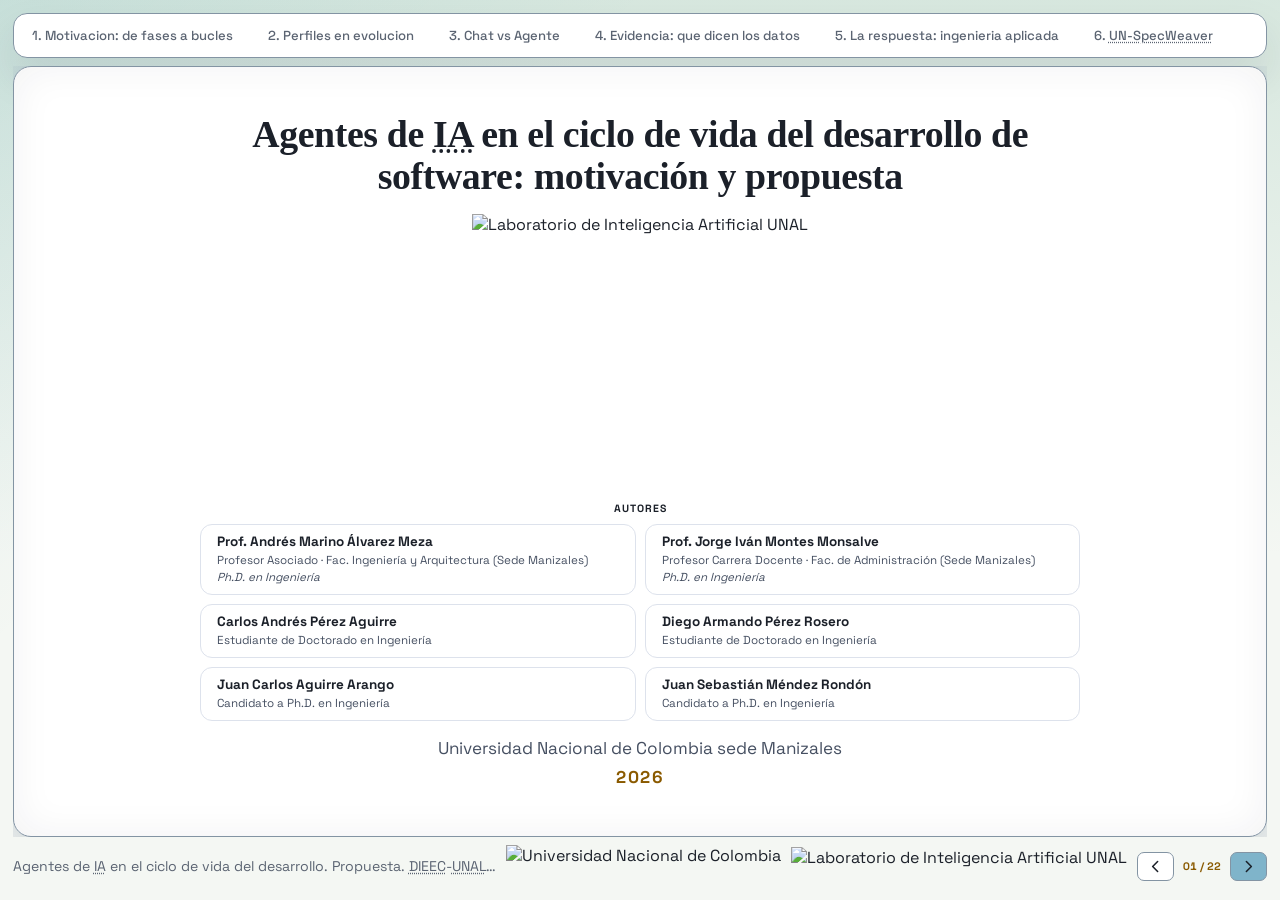
==== commit 3e739ce6: "feat(deck): modelos 2026 en slide 8 y equipo autoral en portada Slide 8: GPT-6 Sol/Luna, Claude Opus" ====
--- a/index.html
+++ b/index.html
@@ -63,10 +63,38 @@
                 src="assets/images/logo_labIA.png"
                 alt="Laboratorio de Inteligencia Artificial UNAL"
               />
+              <div class="cover-team">
+                <p class="cover-team-title">Autores</p>
+                <ul class="cover-team-list">
+                  <li class="cover-member">
+                    <span class="cover-member-name">Prof. Andrés Marino Álvarez Meza</span>
+                    <span class="cover-member-role">Profesor Asociado &middot; Fac. Ingeniería y Arquitectura (Sede Manizales)</span>
+                    <span class="cover-member-degree">Ph.D. en Ingeniería</span>
+                  </li>
+                  <li class="cover-member">
+                    <span class="cover-member-name">Prof. Jorge Iván Montes Monsalve</span>
+                    <span class="cover-member-role">Profesor Carrera Docente &middot; Fac. de Administración (Sede Manizales)</span>
+                    <span class="cover-member-degree">Ph.D. en Ingeniería</span>
+                  </li>
+                  <li class="cover-member">
+                    <span class="cover-member-name">Carlos Andrés Pérez Aguirre</span>
+                    <span class="cover-member-role">Estudiante de Doctorado en Ingeniería</span>
+                  </li>
+                  <li class="cover-member">
+                    <span class="cover-member-name">Diego Armando Pérez Rosero</span>
+                    <span class="cover-member-role">Estudiante de Doctorado en Ingeniería</span>
+                  </li>
+                  <li class="cover-member">
+                    <span class="cover-member-name">Juan Carlos Aguirre Arango</span>
+                    <span class="cover-member-role">Candidato a Ph.D. en Ingeniería</span>
+                  </li>
+                  <li class="cover-member">
+                    <span class="cover-member-name">Juan Sebastián Méndez Rondón</span>
+                    <span class="cover-member-role">Candidato a Ph.D. en Ingeniería</span>
+                  </li>
+                </ul>
+              </div>
               <p class="cover-meta">
-                <span class="cover-author"
-                  >J.I. Montes-Monsalve, PhD &middot; A.M. &Aacute;lvarez-Meza, PhD</span
-                >
                 <span>Universidad Nacional de Colombia sede Manizales</span>
                 <span class="cover-year">2026</span>
               </p>
@@ -999,7 +1027,7 @@
                   <strong>El benchmark de referencia se rompió:</strong> OpenAI
                   auditó el 27,6% de <abbr title="Software Engineering Benchmark (punto de referencia de ingeniería de software)">SWE-bench</abbr> Verified y halló tests
                   defectuosos en el 59,4% de los problemas difíciles sin
-                  resolver; dejó de reportarlo y <abbr title="Generative Pre-trained Transformer (transformador preentrenado generativo)">GPT</abbr>-6 Astra se lanzó sin
+                  resolver; dejó de reportarlo y <abbr title="Generative Pre-trained Transformer (transformador preentrenado generativo)">GPT</abbr>-6 Sol se lanzó sin
                   esa cifra.
                 </li>
                 <li>
@@ -1016,8 +1044,8 @@
                 </li>
                 <li>
                   <strong>La brecha hoy se mide en precio:</strong> de $10 por
-                  millón de tokens de entrada (<abbr title="Generative Pre-trained Transformer (transformador preentrenado generativo)">GPT</abbr>-6 Astra, Claude Fable 5.1)
-                  a $0,66 (DeepSeek V4-Pro, licencia <abbr title="Massachusetts Institute of Technology (institución que da nombre a la licencia MIT)">MIT</abbr>) —hasta 15× de
+                  millón de tokens de entrada (<abbr title="Generative Pre-trained Transformer (transformador preentrenado generativo)">GPT</abbr>-6 Sol/Luna, Claude Opus 5.5)
+                  a $0,66 (DeepSeek-V4.1-Flash, licencia <abbr title="Massachusetts Institute of Technology (institución que da nombre a la licencia MIT)">MIT</abbr>) —hasta 15× de
                   diferencia por el mismo trabajo.
                 </li>
                 <li>
@@ -1034,7 +1062,7 @@
                 fill="none"
                 xmlns="http://www.w3.org/2000/svg"
                 role="img"
-                aria-label="Comparacion de agentes de codigo pagos y cerrados (Claude Code de Anthropic, Codex de OpenAI) frente a los abiertos (OpenCode, harness open source con mas de 75 proveedores y llave propia). Debajo, el precio oficial de API por millon de tokens de entrada y salida en septiembre de 2026: GPT-6 Astra de OpenAI 10 y 50 dolares, Claude Fable 5.1 de Anthropic 10 y 50, Kimi K3 de Moonshot 3 y 15, Qwen3-Coder de Alibaba 1 y 5, y DeepSeek V4-Pro con licencia MIT 0,66 y 1,98. Hasta quince veces de diferencia de precio por el mismo trabajo"
+                aria-label="Comparacion de agentes de codigo pagos y cerrados (Claude Code de Anthropic, Codex de OpenAI) frente a los abiertos (OpenCode, harness open source con mas de 75 proveedores y llave propia). Debajo, el precio oficial de API por millon de tokens de entrada y salida en septiembre de 2026: GPT-6 Sol y GPT-6 Luna de OpenAI 10 y 50 dolares, Claude Opus 5.5 de Anthropic 10 y 50, Kimi K3 (ultimo checkpoint) de Moonshot 3 y 15, Qwen3.8-Coder de Alibaba 1 y 5, y DeepSeek-V4.1-Flash con licencia MIT 0,66 y 1,98. Hasta quince veces de diferencia de precio por el mismo trabajo"
               >
                 <text x="260" y="16" text-anchor="middle" fill="#454F61" font-family="Space Grotesk,sans-serif" font-size="11" letter-spacing="2">AGENTES DE CÓDIGO EN EL MERCADO</text>
                 <text x="260" y="30" text-anchor="middle" fill="#5B6472" font-family="Space Grotesk,sans-serif" font-size="8" font-style="italic">tarifas oficiales de API · septiembre 2026</text>
@@ -1061,16 +1089,16 @@
                 <line x1="16" y1="168" x2="504" y2="168" stroke="#B8C2D0" stroke-width="1" />
                 <text x="16" y="184" fill="#5B6472" font-family="Space Grotesk,sans-serif" font-size="9" letter-spacing="2">¿QUÉ CUESTAN? (ENTRADA / SALIDA POR M TOK)</text>
 
-                <!-- GPT-6 Astra -->
+                <!-- GPT-6 Sol/Luna -->
                 <rect x="28" y="196" width="88" height="84" rx="8" fill="#F4F7FA" stroke="#A8781A" stroke-width="1.3" />
-                <text x="72" y="212" text-anchor="middle" fill="#8A5A00" font-family="Space Grotesk,sans-serif" font-size="9.5" font-weight="700">GPT-6 Astra</text>
+                <text x="72" y="212" text-anchor="middle" fill="#8A5A00" font-family="Space Grotesk,sans-serif" font-size="9.5" font-weight="700">GPT-6 Sol/Luna</text>
                 <text x="72" y="230" text-anchor="middle" fill="#5B6472" font-family="Space Grotesk,sans-serif" font-size="7">OpenAI · cerrado</text>
                 <text x="72" y="248" text-anchor="middle" fill="#1B2029" font-family="Space Grotesk,sans-serif" font-size="11.5" font-weight="700">$10 / $50</text>
                 <text x="72" y="266" text-anchor="middle" fill="#5B6472" font-family="Space Grotesk,sans-serif" font-size="7.5">frontier</text>
 
-                <!-- Claude Fable 5.1 -->
+                <!-- Claude Opus 5.5 -->
                 <rect x="122" y="196" width="88" height="84" rx="8" fill="#F4F7FA" stroke="#7189B8" stroke-width="1.3" />
-                <text x="166" y="212" text-anchor="middle" fill="#4A5F8C" font-family="Space Grotesk,sans-serif" font-size="9.5" font-weight="700">Claude Fable 5.1</text>
+                <text x="166" y="212" text-anchor="middle" fill="#4A5F8C" font-family="Space Grotesk,sans-serif" font-size="9.5" font-weight="700">Claude Opus 5.5</text>
                 <text x="166" y="230" text-anchor="middle" fill="#5B6472" font-family="Space Grotesk,sans-serif" font-size="7">Anthropic · cerrado</text>
                 <text x="166" y="248" text-anchor="middle" fill="#1B2029" font-family="Space Grotesk,sans-serif" font-size="11.5" font-weight="700">$10 / $50</text>
                 <text x="166" y="266" text-anchor="middle" fill="#5B6472" font-family="Space Grotesk,sans-serif" font-size="7.5">frontier</text>
@@ -1082,21 +1110,21 @@
                 <text x="266" y="212" text-anchor="middle" fill="#A83D89" font-family="Space Grotesk,sans-serif" font-size="9.5" font-weight="700">Kimi K3</text>
                 <text x="266" y="230" text-anchor="middle" fill="#5B6472" font-family="Space Grotesk,sans-serif" font-size="7">Moonshot AI</text>
                 <text x="266" y="248" text-anchor="middle" fill="#1B2029" font-family="Space Grotesk,sans-serif" font-size="11.5" font-weight="700">$3 / $15</text>
-                <text x="266" y="266" text-anchor="middle" fill="#5B6472" font-family="Space Grotesk,sans-serif" font-size="7.5">2,8T MoE</text>
-
-                <!-- Qwen3-Coder -->
+                <text x="266" y="266" text-anchor="middle" fill="#5B6472" font-family="Space Grotesk,sans-serif" font-size="7.5">latest checkpoint</text>
+
+                <!-- Qwen3.8-Coder -->
                 <rect x="316" y="196" width="88" height="84" rx="8" fill="#F4F7FA" stroke="#4E8F82" stroke-width="1.3" />
-                <text x="360" y="212" text-anchor="middle" fill="#2E6B60" font-family="Space Grotesk,sans-serif" font-size="9.5" font-weight="700">Qwen3-Coder</text>
+                <text x="360" y="212" text-anchor="middle" fill="#2E6B60" font-family="Space Grotesk,sans-serif" font-size="9.5" font-weight="700">Qwen3.8-Coder</text>
                 <text x="360" y="230" text-anchor="middle" fill="#5B6472" font-family="Space Grotesk,sans-serif" font-size="7">Alibaba</text>
                 <text x="360" y="248" text-anchor="middle" fill="#1B2029" font-family="Space Grotesk,sans-serif" font-size="11.5" font-weight="700">$1 / $5</text>
-                <text x="360" y="266" text-anchor="middle" fill="#5B6472" font-family="Space Grotesk,sans-serif" font-size="7.5">hasta 32K ctx</text>
-
-                <!-- DeepSeek V4-Pro -->
+                <text x="360" y="266" text-anchor="middle" fill="#5B6472" font-family="Space Grotesk,sans-serif" font-size="7.5">open weights</text>
+
+                <!-- DeepSeek-V4.1-Flash -->
                 <rect x="410" y="196" width="88" height="84" rx="8" fill="#F4F7FA" stroke="#B86F24" stroke-width="1.3" />
-                <text x="454" y="212" text-anchor="middle" fill="#9A5B12" font-family="Space Grotesk,sans-serif" font-size="9.5" font-weight="700">DeepSeek V4-Pro</text>
+                <text x="454" y="212" text-anchor="middle" fill="#9A5B12" font-family="Space Grotesk,sans-serif" font-size="8" font-weight="700">DeepSeek-V4.1-Flash</text>
                 <text x="454" y="230" text-anchor="middle" fill="#5B6472" font-family="Space Grotesk,sans-serif" font-size="7">DeepSeek</text>
                 <text x="454" y="248" text-anchor="middle" fill="#1B2029" font-family="Space Grotesk,sans-serif" font-size="11.5" font-weight="700">$0,66 / $1,98</text>
-                <text x="454" y="266" text-anchor="middle" fill="#5B6472" font-family="Space Grotesk,sans-serif" font-size="7.5">MIT · off-peak</text>
+                <text x="454" y="266" text-anchor="middle" fill="#5B6472" font-family="Space Grotesk,sans-serif" font-size="7.5">MIT · fast tier</text>
 
                 <text x="260" y="300" text-anchor="middle" fill="#4F6B23" font-family="Space Grotesk,sans-serif" font-size="13" font-weight="700">hasta 15× de diferencia de precio por el mismo trabajo</text>
                 <text x="260" y="316" text-anchor="middle" fill="#5B6472" font-family="Space Grotesk,sans-serif" font-size="8">precio de entrada / salida por millón de tokens, según tarifa oficial de cada proveedor</text>
--- a/assets/css/styles.css
+++ b/assets/css/styles.css
@@ -394,6 +394,66 @@
   letter-spacing: 0.08em;
 }
 
+/* ---------- Portada: equipo autoral ---------- */
+
+.cover-team {
+  display: flex;
+  flex-direction: column;
+  align-items: center;
+  gap: clamp(4px, 0.8vh, 10px);
+  width: min(880px, 100%);
+  font-size: clamp(0.8rem, 1.5vh, 0.98rem);
+}
+
+.cover-team-title {
+  margin: 0;
+  font-weight: 700;
+  color: var(--fg);
+  text-transform: uppercase;
+  letter-spacing: 0.1em;
+  font-size: 0.78em;
+}
+
+.cover-team-list {
+  list-style: none;
+  margin: 0;
+  padding: 0;
+  display: grid;
+  grid-template-columns: repeat(2, minmax(0, 1fr));
+  gap: clamp(6px, 1vh, 12px);
+  width: 100%;
+  text-align: left;
+}
+
+.cover-member {
+  display: flex;
+  flex-direction: column;
+  gap: 2px;
+  padding: clamp(6px, 1vh, 10px) clamp(10px, 1.4vw, 16px);
+  border: 1px solid var(--line);
+  border-radius: 12px;
+  background: var(--gray0);
+}
+
+.cover-member-name {
+  font-weight: 700;
+  color: var(--fg);
+  line-height: 1.25;
+}
+
+.cover-member-role {
+  color: var(--subtext1);
+  font-size: 0.86em;
+  line-height: 1.3;
+}
+
+.cover-member-degree {
+  color: var(--subtext1);
+  font-size: 0.86em;
+  font-style: italic;
+  line-height: 1.3;
+}
+
 .slide-content {
   border: 1px solid var(--line);
   border-radius: 16px;
@@ -738,6 +798,10 @@
   .cover-meta {
     font-size: 0.86rem;
   }
+
+  .cover-team-list {
+    grid-template-columns: 1fr;
+  }
 }
 
 /* ---------- Móvil en horizontal: muy poca altura ---------- */
